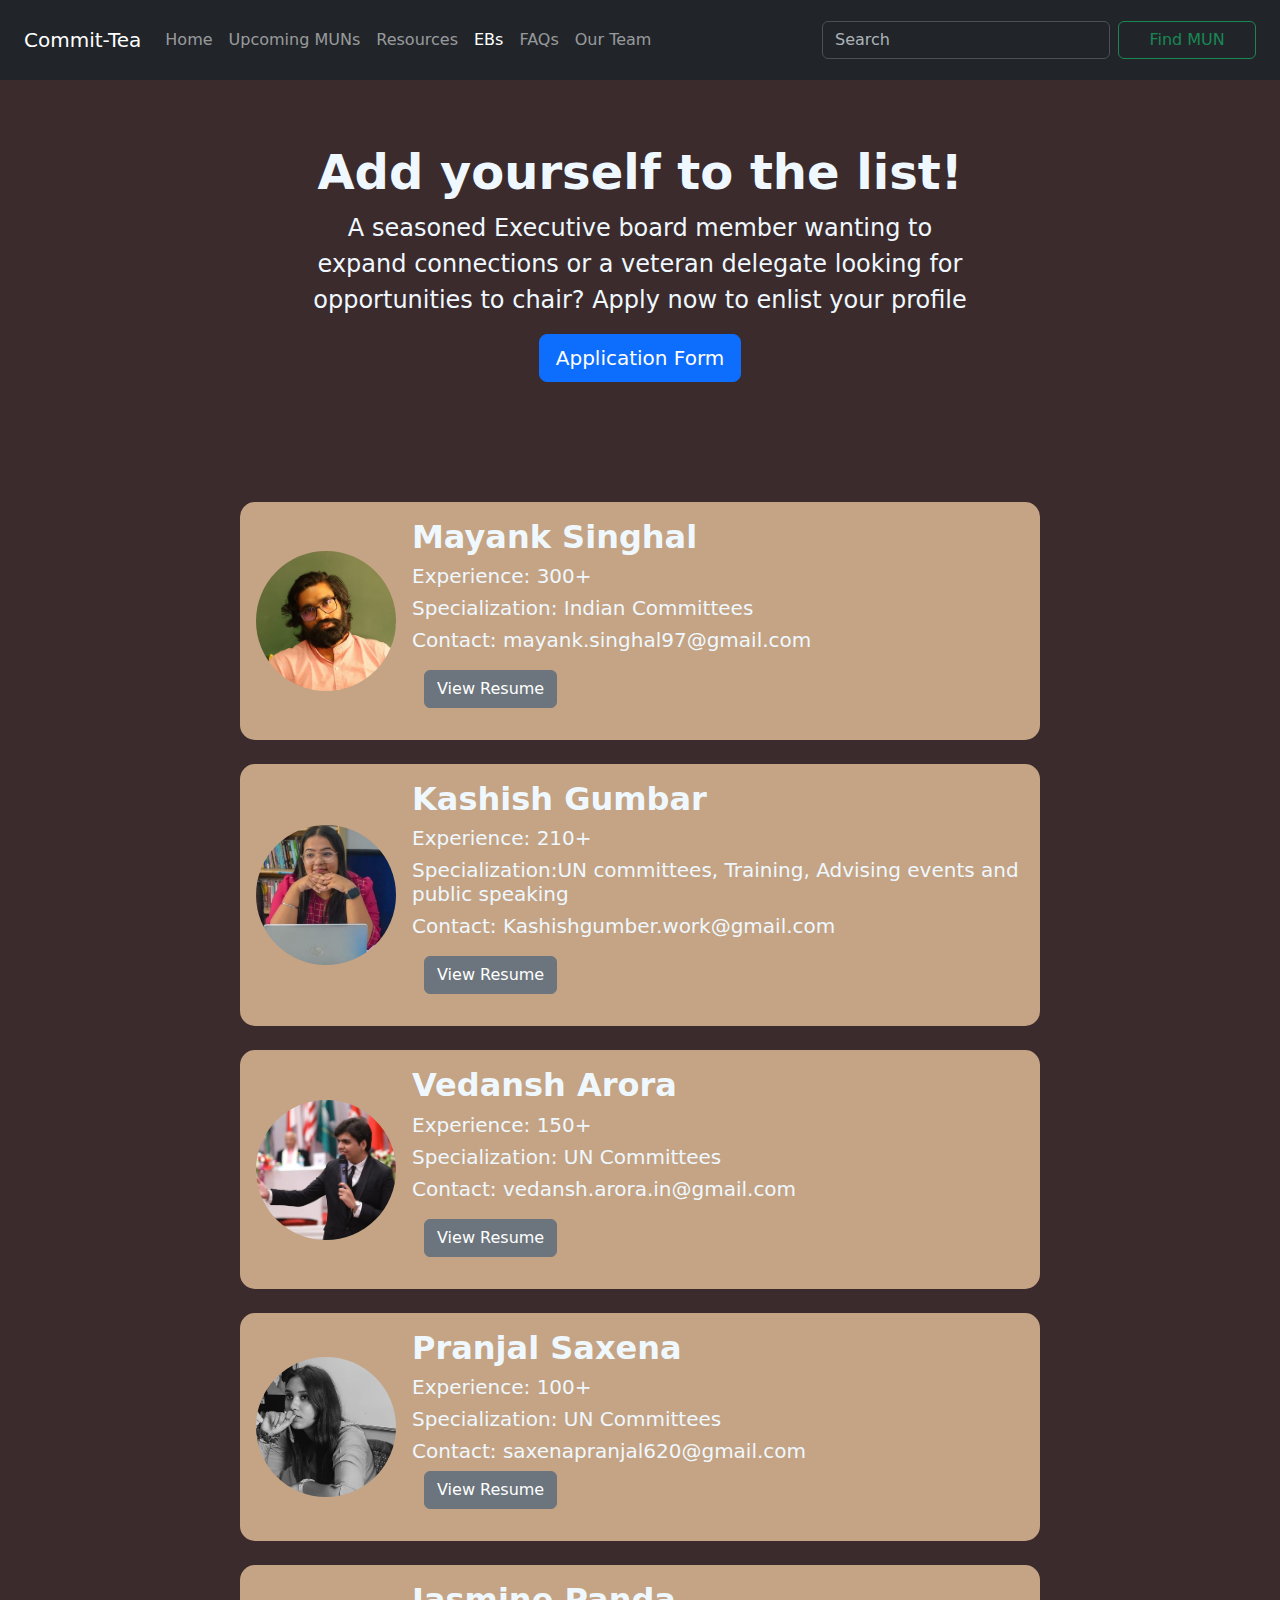
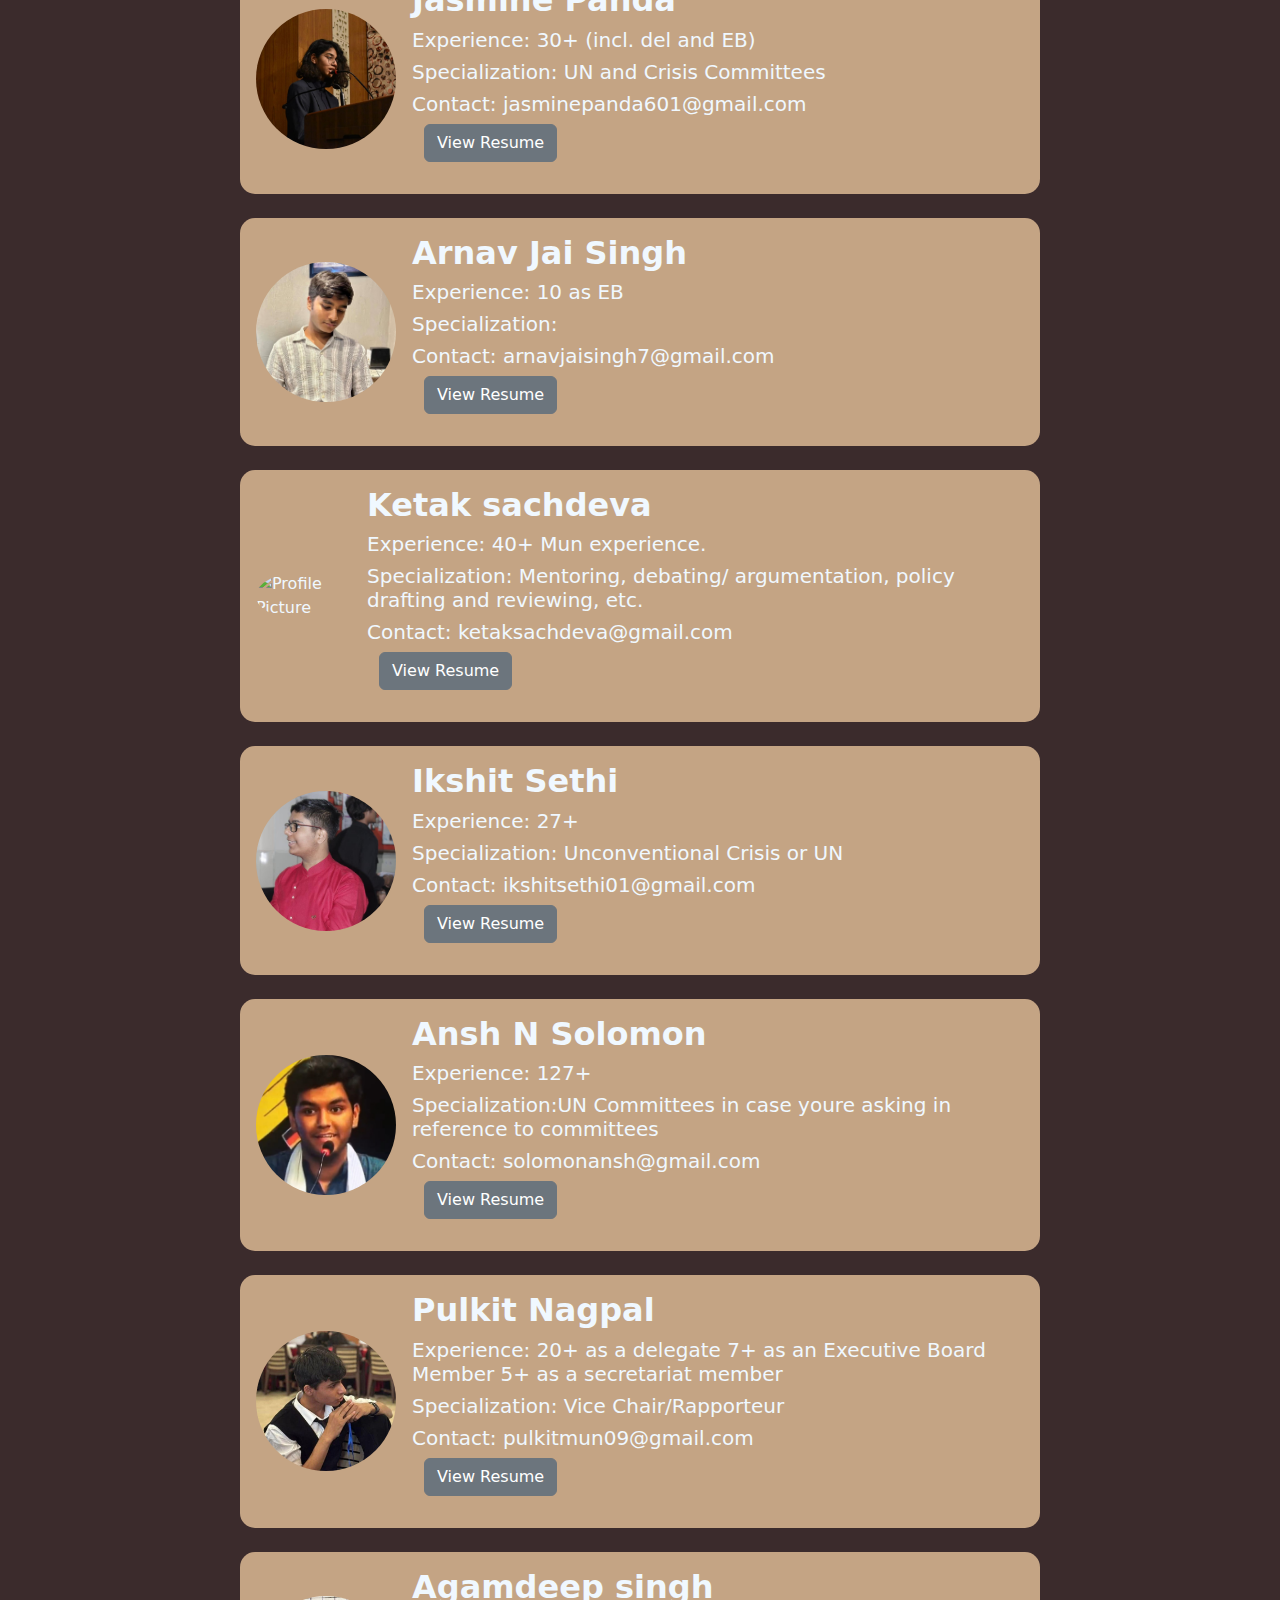
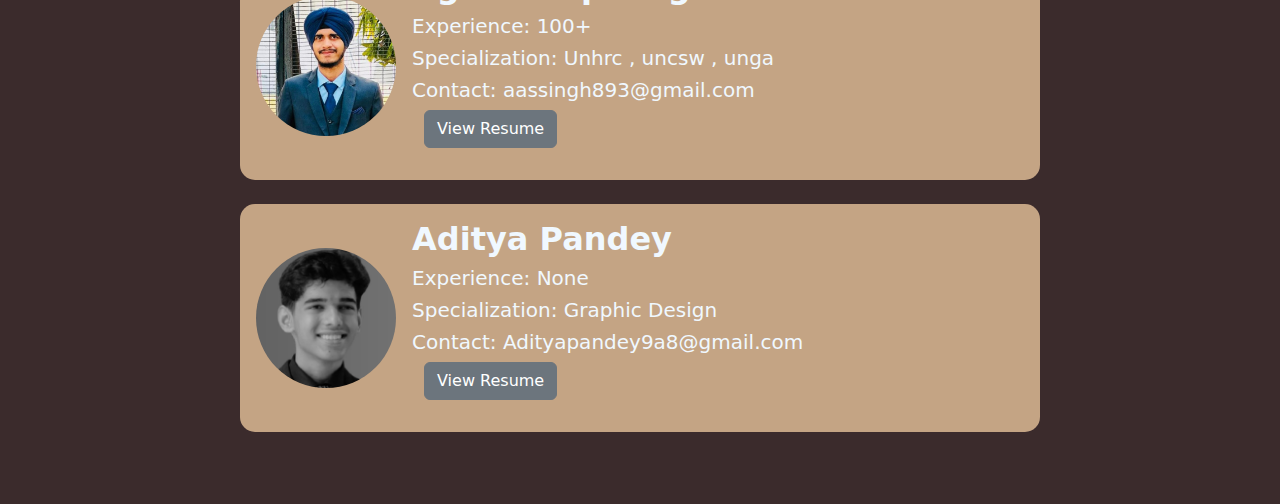
==== ebs.html @ a6c1a534 "Update ebs.html" ====
<!DOCTYPE html>
<html lang="en">
<head>
  <meta charset="utf-8">
  <meta name="viewport" content="width=device-width, initial-scale=1">
  <title>EBs | Commit-Tea</title>
  <link href="style.css" rel="stylesheet" type="text/css">
  <style>
    /* GLOBAL STYLES -------------------------------------------------- */
    body {
      padding-top: 3rem;
      padding-bottom: 3rem;
      color: rgb(var(--bs-tertiary-color-rgb));
    }

    /* CUSTOMIZE THE CAROUSEL -------------------------------------------------- */
    .carousel {
      margin-bottom: 4rem;
    }
    .carousel-caption {
      bottom: 3rem;
      z-index: 10;
    }
    .carousel-item {
      height: 32rem;
    }

    /* MARKETING CONTENT -------------------------------------------------- */
    .marketing .col-lg-4 {
      margin-bottom: 1.5rem;
      display: flex;
      align-items: center;
      width: 100%;
    }
    .marketing .col-lg-4 .profile-pic {
      margin-right: 1rem;
    }
    .marketing .col-lg-4 .profile-info {
      text-align: left;
    }
    .marketing .col-lg-4 p {
      margin-right: .75rem;
      margin-left: .75rem;
    }

    /* RESPONSIVE CSS -------------------------------------------------- */
    @media (min-width: 40em) {
      .carousel-caption p {
        margin-bottom: 1.25rem;
        font-size: 1.25rem;
        line-height: 1.4;
      }
      .featurette-heading {
        font-size: 50px;
      }
    }
    @media (min-width: 62em) {
      .featurette-heading {
        margin-top: 7rem;
      }
    }

    /* Custom styles for the container */
    .custom-container {
      background-color: #3B2B2C;
      border-radius: 15px;
      padding: 2rem;
    }
    .profile-info {
      background-color: #C4A484;
      padding: 1rem;
      border-radius: 15px;
      margin-bottom: 1rem;
      display: flex;
      align-items: center;
    }
    .profile-pic img {
      border-radius: 50%;
      width: 140px;
      height: 140px;
    }

  </style>
</head>
<body style="background-color: #3B2B2C;">
  <header data-bs-theme="dark" style="background-color: #7e361c;">
    <nav class="navbar navbar-expand-md navbar-dark fixed-top bg-dark" style="background-color: #7e361c;">
      <div class="container-fluid" style="margin: 12px;">
        <a class="navbar-brand" href="#">Commit-Tea</a>
        <button class="navbar-toggler" type="button" data-bs-toggle="collapse" data-bs-target="#navbarCollapse" aria-controls="navbarCollapse" aria-expanded="false" aria-label="Toggle navigation">
          <span class="navbar-toggler-icon"></span>
        </button>
        <div class="collapse navbar-collapse" id="navbarCollapse">
          <ul class="navbar-nav me-auto mb-2 mb-md-0">
            <li class="nav-item">
              <a class="nav-link" aria-current="page" href="home.html">Home</a>
            </li>
            <li class="nav-item">
              <a class="nav-link" href="Upcoming_MUN.html">Upcoming MUNs</a>
            </li>
            <li class="nav-item">
              <a class="nav-link" href="https://docs.google.com/document/d/1LzsPCbvlZHPqbRdmsMCP7bk4DlWePwk37pUHad0Y7xM/edit">Resources</a>
            </li>
            <li class="nav-item">
              <a class="nav-link active" href="#">EBs</a>
            </li>
            <li class="nav-item">
              <a class="nav-link" href="faq.html">FAQs</a>
            </li>
            <li class="nav-item">
              <a class="nav-link" href="Our-team.html">Our Team</a>
            </li>
          </ul>
          <form class="d-flex" role="search">
            <input class="form-control me-2" type="search" placeholder="Search" aria-label="Search">
            <button class="btn btn-outline-success" type="submit" style="width: 200px;">Find MUN</button>
          </form>
        </div>
      </div>
    </nav>
  </header>

  <div class="container marketing" style="margin-top: 0rem; max-width: 800px; color: aliceblue;">
    <div class="p-5 mb-4 custom-container">
      <div class="py-5">
        <h1 class="display-5 fw-bold">Add yourself to the list!</h1>
        <p class="fs-4">A seasoned Executive board member wanting to expand connections or a veteran delegate looking for opportunities to chair?
          Apply now to enlist your profile </p>
          <a href=" https://forms.gle/hhFM4zFb4B8PXosQ9">
            <button class="btn btn-primary btn-lg" type="button">Application Form</button>
        </a>
        
      </div>
    </div>
    <div class="row flex-column">
      <!-- Profile Info Start -->
      <div class="col-lg-4 profile-info">
        <div class="profile-pic">
          <img src="EBs image database\Mayank.jpg" alt="Profile Picture">
        </div>
        <div class="profile-details">
          <h2 class="fw-normal"><b>Mayank Singhal</b></h2>
          <h5 class="fw-normal">Experience: 300+</h5>
          <h5 class="fw-normal">Specialization: Indian Committees</h5>
          <h5 class="fw-normal">Contact: mayank.singhal97@gmail.com</h5>
          <p><a class="btn btn-secondary" href="https://drive.google.com/open?id=1XfXOA_l8us26adXKXVJwyA8Le0rp-02R1AQQUDVElo0" style="margin-top: 10px;">View Resume</a></p>
        </div>
      </div>
      <!-- Profile Info End -->
      <!-- Profile Info Start -->
      <div class="col-lg-4 profile-info">
        <div class="profile-pic">
          <img src="EBs image database\Kashish.jpg" alt="Profile Picture">
        </div>
        <div class="profile-details">
          <h2 class="fw-normal"><b>Kashish Gumbar</b></h2>
          <h5 class="fw-normal">Experience: 210+</h5>
          <h5 class="fw-normal">Specialization:UN committees, Training, Advising events and public speaking </h5>
          <h5 class="fw-normal">Contact: Kashishgumber.work@gmail.com</h5>
          <p><a class="btn btn-secondary" href="https://drive.google.com/open?id=1wsm2ondjmHptaOipShwgwz2YbJM2PFC7" style="margin-top: 10px;">View Resume</a></p>
        </div>
      </div>
      <!-- Profile Info End -->
      <!-- Repeat the same structure for each profile -->
      <div class="col-lg-4 profile-info">
        <div class="profile-pic">
          <img src="EBs image database\Vedansh.jpg" alt="Profile Picture">
        </div>
        <div class="profile-details">
          <h2 class="fw-normal"><b>Vedansh Arora</b></h2>
          <h5 class="fw-normal">Experience: 150+</h5>
          <h5 class="fw-normal">Specialization: UN Committees</h5>
          <h5 class="fw-normal">Contact: vedansh.arora.in@gmail.com</h5>
          <p><a class="btn btn-secondary" href="https://drive.google.com/open?id=1XfXOA_l8us26adXKXVJwyA8Le0rp-02R1AQQUDVElo0" style="margin-top: 10px;">View Resume</a></p>
        </div>
      </div>
      <div class="col-lg-4 profile-info">
        <div class="profile-pic">
          <img src="EBs image database\Pranjal.jpg" alt="Profile Picture">
        </div>
        <div class="profile-details">
          <h2 class="fw-normal"><b>Pranjal Saxena</b></h2>
          <h5 class="fw-normal">Experience: 100+</h5>
          <h5 class="fw-normal">Specialization: UN Committees</h5>
          <h5 class="fw-normal">Contact: saxenapranjal620@gmail.com</h5>
          <p><a class="btn btn-secondary" href="#">View Resume</a></p>
        </div>
      </div>
      <div class="col-lg-4 profile-info">
        <div class="profile-pic">
          <img src="EBs image database\Jasmine.jpg" alt="Profile Picture">
        </div>
        <div class="profile-details">
          <h2 class="fw-normal"><b>Jasmine Panda</b></h2>
          <h5 class="fw-normal">Experience: 30+ (incl. del and EB)</h5>
          <h5 class="fw-normal">Specialization: UN and Crisis Committees</h5>
          <h5 class="fw-normal">Contact: jasminepanda601@gmail.com</h5>
          <p><a class="btn btn-secondary" href="https://drive.google.com/open?id=1H0z2WcSYoBO3V_f51p70K1sIEjVbmFQPISn1Di44ckA">View Resume</a></p>
        </div>
      </div>
      <div class="col-lg-4 profile-info">
        <div class="profile-pic">
          <img src="EBs image database\Arnav.jpg" alt="Profile Picture">
        </div>
        <div class="profile-details">
          <h2 class="fw-normal"><b>Arnav Jai Singh</b></h2>
          <h5 class="fw-normal">Experience: 10 as EB</h5>
          <h5 class="fw-normal">Specialization: </h5>
          <h5 class="fw-normal">Contact: arnavjaisingh7@gmail.com</h5>
          <p><a class="btn btn-secondary" href="https://drive.google.com/open?id=1QHI9DKz5o_s9ZrVR7LadU-7KgtBfli-k">View Resume</a></p>
        </div>
      </div>
      <div class="col-lg-4 profile-info">
        <div class="profile-pic">
          <img src="EBs image database\Ketak.jpg" alt="Profile Picture">
        </div>
        <div class="profile-details">
          <h2 class="fw-normal"><b>Ketak sachdeva</b></h2>
          <h5 class="fw-normal">Experience: 40+ Mun experience.</h5>
          <h5 class="fw-normal">Specialization: Mentoring, debating/ argumentation, policy drafting and reviewing, etc.</h5>
          <h5 class="fw-normal">Contact: ketaksachdeva@gmail.com</h5>
          <p><a class="btn btn-secondary" href="https://drive.google.com/open?id=1j1uyCqrz3FGtgYOyg68KdreG2gIohengA6qNT_Dpx4A">View Resume</a></p>
        </div>
      </div>
      <div class="col-lg-4 profile-info">
        <div class="profile-pic">
          <img src="EBs image database\Ikshit.jpg" alt="Profile Picture">
        </div>
        <div class="profile-details">
          <h2 class="fw-normal"><b>Ikshit Sethi</b></h2>
          <h5 class="fw-normal">Experience: 27+</h5>
          <h5 class="fw-normal">Specialization: Unconventional Crisis or UN</h5>
          <h5 class="fw-normal">Contact: ikshitsethi01@gmail.com</h5>
          <p><a class="btn btn-secondary" href="https://drive.google.com/open?id=1bkcSPtUx2U_sy0RDOtHG9SVJ4S9b55nXoDw7WW9Duuw">View Resume</a></p>
        </div>
      </div>
      <div class="col-lg-4 profile-info">
        <div class="profile-pic">
          <img src="EBs image database\Ansh.jpg" alt="Profile Picture">
        </div>
        <div class="profile-details">
          <h2 class="fw-normal"><b>Ansh N Solomon</b></h2>
          <h5 class="fw-normal">Experience: 127+</h5>
          <h5 class="fw-normal">Specialization:UN Committees in case youre asking in reference to committees </h5>
          <h5 class="fw-normal">Contact: solomonansh@gmail.com</h5>
          <p><a class="btn btn-secondary" href="https://drive.google.com/open?id=1vGAXMHZXRH8S_SVHH8Asp_45CDfTPKc8">View Resume</a></p>
        </div>
      </div>
      <div class="col-lg-4 profile-info">
        <div class="profile-pic">
          <img src="EBs image database\Pulkit.jpg" alt="Profile Picture">
        </div>
        <div class="profile-details">
          <h2 class="fw-normal"><b>Pulkit Nagpal </b></h2>
          <h5 class="fw-normal">Experience: 20+ as a delegate 7+ as an Executive Board Member 5+ as a secretariat member  </h5>
          <h5 class="fw-normal">Specialization: Vice Chair/Rapporteur </h5>
          <h5 class="fw-normal">Contact: pulkitmun09@gmail.com</h5>
          <p><a class="btn btn-secondary" href="https://drive.google.com/open?id=1W5kiH7250AMFPBv5g3gFuuXMeljiOApY">View Resume</a></p>
        </div>
      </div>
      <div class="col-lg-4 profile-info">
        <div class="profile-pic">
          <img src="EBs image database\Agamdeep.jpg" alt="Profile Picture">
        </div>
        <div class="profile-details">
          <h2 class="fw-normal"><b>Agamdeep singh</b></h2>
          <h5 class="fw-normal">Experience: 100+</h5>
          <h5 class="fw-normal">Specialization: Unhrc , uncsw , unga</h5>
          <h5 class="fw-normal">Contact: aassingh893@gmail.com</h5>
          <p><a class="btn btn-secondary" href="https://drive.google.com/open?id=16e-8CRxMxwjM9dxVdYei3jawkiwew4nC">View Resume</a></p>
        </div>
      </div>
      <div class="col-lg-4 profile-info">
        <div class="profile-pic">
          <img src="EBs image database\Aditya.jpg" alt="Profile Picture">
        </div>
        <div class="profile-details">
          <h2 class="fw-normal"><b>Aditya Pandey</b></h2>
          <h5 class="fw-normal">Experience: None</h5>
          <h5 class="fw-normal">Specialization: Graphic Design</h5>
          <h5 class="fw-normal">Contact: Adityapandey9a8@gmail.com</h5>
          <p><a class="btn btn-secondary" href="https://drive.google.com/open?id=1Spy6hjf5L92ckHHwn26P1akAAC9yRVmI">View Resume</a></p>
        </div>
      </div>
      <!-- Profile Info End -->
    </div>
  </div>

  <script src="../assets/dist/js/bootstrap.bundle.min.js"></script>
</body>
</html>
---- style.css ----
@charset "UTF-8";/*!
 * Bootstrap  v5.3.3 (https://getbootstrap.com/)
 * Copyright 2011-2024 The Bootstrap Authors
 * Licensed under MIT (https://github.com/twbs/bootstrap/blob/main/LICENSE)
 */
:root,[data-bs-theme=light] {
    --bs-blue: #0d6efd;
    --bs-indigo: #6610f2;
    --bs-purple: #6f42c1;
    --bs-pink: #d63384;
    --bs-red: #dc3545;
    --bs-orange: #fd7e14;
    --bs-yellow: #ffc107;
    --bs-green: #198754;
    --bs-teal: #20c997;
    --bs-cyan: #0dcaf0;
    --bs-black: #000;
    --bs-white: #fff;
    --bs-gray: #6c757d;
    --bs-gray-dark: #343a40;
    --bs-gray-100: #f8f9fa;
    --bs-gray-200: #e9ecef;
    --bs-gray-300: #dee2e6;
    --bs-gray-400: #ced4da;
    --bs-gray-500: #adb5bd;
    --bs-gray-600: #6c757d;
    --bs-gray-700: #495057;
    --bs-gray-800: #343a40;
    --bs-gray-900: #212529;
    --bs-primary: #0d6efd;
    --bs-secondary: #6c757d;
    --bs-success: #198754;
    --bs-info: #0dcaf0;
    --bs-warning: #ffc107;
    --bs-danger: #dc3545;
    --bs-light: #f8f9fa;
    --bs-dark: #212529;
    --bs-primary-rgb: 13,110,253;
    --bs-secondary-rgb: 108,117,125;
    --bs-success-rgb: 25,135,84;
    --bs-info-rgb: 13,202,240;
    --bs-warning-rgb: 255,193,7;
    --bs-danger-rgb: 220,53,69;
    --bs-light-rgb: 248,249,250;
    --bs-dark-rgb: 33,37,41;
    --bs-primary-text-emphasis: #052c65;
    --bs-secondary-text-emphasis: #2b2f32;
    --bs-success-text-emphasis: #0a3622;
    --bs-info-text-emphasis: #055160;
    --bs-warning-text-emphasis: #664d03;
    --bs-danger-text-emphasis: #58151c;
    --bs-light-text-emphasis: #495057;
    --bs-dark-text-emphasis: #495057;
    --bs-primary-bg-subtle: #cfe2ff;
    --bs-secondary-bg-subtle: #e2e3e5;
    --bs-success-bg-subtle: #d1e7dd;
    --bs-info-bg-subtle: #cff4fc;
    --bs-warning-bg-subtle: #fff3cd;
    --bs-danger-bg-subtle: #f8d7da;
    --bs-light-bg-subtle: #fcfcfd;
    --bs-dark-bg-subtle: #ced4da;
    --bs-primary-border-subtle: #9ec5fe;
    --bs-secondary-border-subtle: #c4c8cb;
    --bs-success-border-subtle: #a3cfbb;
    --bs-info-border-subtle: #9eeaf9;
    --bs-warning-border-subtle: #ffe69c;
    --bs-danger-border-subtle: #f1aeb5;
    --bs-light-border-subtle: #e9ecef;
    --bs-dark-border-subtle: #adb5bd;
    --bs-white-rgb: 255,255,255;
    --bs-black-rgb: 0,0,0;
    --bs-font-sans-serif: system-ui,-apple-system,"Segoe UI",Roboto,"Helvetica Neue","Noto Sans","Liberation Sans",Arial,sans-serif,"Apple Color Emoji","Segoe UI Emoji","Segoe UI Symbol","Noto Color Emoji";
    --bs-font-monospace: SFMono-Regular,Menlo,Monaco,Consolas,"Liberation Mono","Courier New",monospace;
    --bs-gradient: linear-gradient(180deg, rgba(255, 255, 255, 0.15), rgba(255, 255, 255, 0));
    --bs-body-font-family: var(--bs-font-sans-serif);
    --bs-body-font-size: 1rem;
    --bs-body-font-weight: 400;
    --bs-body-line-height: 1.5;
    --bs-body-color: #212529;
    --bs-body-color-rgb: 33,37,41;
    --bs-body-bg: #fff;
    --bs-body-bg-rgb: 255,255,255;
    --bs-emphasis-color: #000;
    --bs-emphasis-color-rgb: 0,0,0;
    --bs-secondary-color: rgba(33, 37, 41, 0.75);
    --bs-secondary-color-rgb: 33,37,41;
    --bs-secondary-bg: #e9ecef;
    --bs-secondary-bg-rgb: 233,236,239;
    --bs-tertiary-color: rgba(33, 37, 41, 0.5);
    --bs-tertiary-color-rgb: 33,37,41;
    --bs-tertiary-bg: #f8f9fa;
    --bs-tertiary-bg-rgb: 248,249,250;
    --bs-heading-color: inherit;
    --bs-link-color: #0d6efd;
    --bs-link-color-rgb: 13,110,253;
    --bs-link-decoration: underline;
    --bs-link-hover-color: #0a58ca;
    --bs-link-hover-color-rgb: 10,88,202;
    --bs-code-color: #d63384;
    --bs-highlight-color: #212529;
    --bs-highlight-bg: #fff3cd;
    --bs-border-width: 1px;
    --bs-border-style: solid;
    --bs-border-color: #dee2e6;
    --bs-border-color-translucent: rgba(0, 0, 0, 0.175);
    --bs-border-radius: 0.375rem;
    --bs-border-radius-sm: 0.25rem;
    --bs-border-radius-lg: 0.5rem;
    --bs-border-radius-xl: 1rem;
    --bs-border-radius-xxl: 2rem;
    --bs-border-radius-2xl: var(--bs-border-radius-xxl);
    --bs-border-radius-pill: 50rem;
    --bs-box-shadow: 0 0.5rem 1rem rgba(0, 0, 0, 0.15);
    --bs-box-shadow-sm: 0 0.125rem 0.25rem rgba(0, 0, 0, 0.075);
    --bs-box-shadow-lg: 0 1rem 3rem rgba(0, 0, 0, 0.175);
    --bs-box-shadow-inset: inset 0 1px 2px rgba(0, 0, 0, 0.075);
    --bs-focus-ring-width: 0.25rem;
    --bs-focus-ring-opacity: 0.25;
    --bs-focus-ring-color: rgba(13, 110, 253, 0.25);
    --bs-form-valid-color: #198754;
    --bs-form-valid-border-color: #198754;
    --bs-form-invalid-color: #dc3545;
    --bs-form-invalid-border-color: #dc3545
}

[data-bs-theme=dark] {
    color-scheme: dark;
    --bs-body-color: #dee2e6;
    --bs-body-color-rgb: 222,226,230;
    --bs-body-bg: #212529;
    --bs-body-bg-rgb: 33,37,41;
    --bs-emphasis-color: #fff;
    --bs-emphasis-color-rgb: 255,255,255;
    --bs-secondary-color: rgba(222, 226, 230, 0.75);
    --bs-secondary-color-rgb: 222,226,230;
    --bs-secondary-bg: #343a40;
    --bs-secondary-bg-rgb: 52,58,64;
    --bs-tertiary-color: rgba(222, 226, 230, 0.5);
    --bs-tertiary-color-rgb: 222,226,230;
    --bs-tertiary-bg: #2b3035;
    --bs-tertiary-bg-rgb: 43,48,53;
    --bs-primary-text-emphasis: #6ea8fe;
    --bs-secondary-text-emphasis: #a7acb1;
    --bs-success-text-emphasis: #75b798;
    --bs-info-text-emphasis: #6edff6;
    --bs-warning-text-emphasis: #ffda6a;
    --bs-danger-text-emphasis: #ea868f;
    --bs-light-text-emphasis: #f8f9fa;
    --bs-dark-text-emphasis: #dee2e6;
    --bs-primary-bg-subtle: #031633;
    --bs-secondary-bg-subtle: #161719;
    --bs-success-bg-subtle: #051b11;
    --bs-info-bg-subtle: #032830;
    --bs-warning-bg-subtle: #332701;
    --bs-danger-bg-subtle: #2c0b0e;
    --bs-light-bg-subtle: #343a40;
    --bs-dark-bg-subtle: #1a1d20;
    --bs-primary-border-subtle: #084298;
    --bs-secondary-border-subtle: #41464b;
    --bs-success-border-subtle: #0f5132;
    --bs-info-border-subtle: #087990;
    --bs-warning-border-subtle: #997404;
    --bs-danger-border-subtle: #842029;
    --bs-light-border-subtle: #495057;
    --bs-dark-border-subtle: #343a40;
    --bs-heading-color: inherit;
    --bs-link-color: #6ea8fe;
    --bs-link-hover-color: #8bb9fe;
    --bs-link-color-rgb: 110,168,254;
    --bs-link-hover-color-rgb: 139,185,254;
    --bs-code-color: #e685b5;
    --bs-highlight-color: #dee2e6;
    --bs-highlight-bg: #664d03;
    --bs-border-color: #495057;
    --bs-border-color-translucent: rgba(255, 255, 255, 0.15);
    --bs-form-valid-color: #75b798;
    --bs-form-valid-border-color: #75b798;
    --bs-form-invalid-color: #ea868f;
    --bs-form-invalid-border-color: #ea868f
}

*,::after,::before {
    box-sizing: border-box
}

@media (prefers-reduced-motion:no-preference) {
    :root {
        scroll-behavior: smooth
    }
}

body {
    margin: 0;
    font-family: var(--bs-body-font-family);
    font-size: var(--bs-body-font-size);
    font-weight: var(--bs-body-font-weight);
    line-height: var(--bs-body-line-height);
    color: var(--bs-body-color);
    text-align: var(--bs-body-text-align);
    background-color: var(--bs-body-bg);
    -webkit-text-size-adjust: 100%;
    -webkit-tap-highlight-color: transparent
}

hr {
    margin: 1rem 0;
    color: inherit;
    border: 0;
    border-top: var(--bs-border-width) solid;
    opacity: .25
}

.h1,.h2,.h3,.h4,.h5,.h6,h1,h2,h3,h4,h5,h6 {
    margin-top: 0px;
    margin-bottom: .5rem;
    font-weight: 500;
    line-height: 1.2;
    color: var(--bs-heading-color)
}

.h1,h1 {
    font-size: calc(1.375rem + 1.5vw)
}

@media (min-width: 1200px) {
    .h1,h1 {
        font-size:2.5rem
    }
}

.h2,h2 {
    font-size: calc(1.325rem + .9vw)
}

@media (min-width: 1200px) {
    .h2,h2 {
        font-size:2rem
    }
}

.h3,h3 {
    font-size: calc(1.3rem + .6vw)
}

@media (min-width: 1200px) {
    .h3,h3 {
        font-size:1.75rem
    }
}

.h4,h4 {
    font-size: calc(1.275rem + .3vw)
}

@media (min-width: 1200px) {
    .h4,h4 {
        font-size:1.5rem
    }
}

.h5,h5 {
    font-size: 1.25rem
}

.h6,h6 {
    font-size: 1rem
}

p {
    margin-top: 0;
    margin-bottom: 1rem
}

abbr[title] {
    -webkit-text-decoration: underline dotted;
    text-decoration: underline dotted;
    cursor: help;
    -webkit-text-decoration-skip-ink: none;
    text-decoration-skip-ink: none
}

address {
    margin-bottom: 1rem;
    font-style: normal;
    line-height: inherit
}

ol,ul {
    padding-left: 2rem
}

dl,ol,ul {
    margin-top: 0;
    margin-bottom: 1rem
}

ol ol,ol ul,ul ol,ul ul {
    margin-bottom: 0
}

dt {
    font-weight: 700
}

dd {
    margin-bottom: .5rem;
    margin-left: 0
}

blockquote {
    margin: 0 0 1rem
}

b,strong {
    font-weight: bolder
}

.small,small {
    font-size: .875em
}

.mark,mark {
    padding: .1875em;
    color: var(--bs-highlight-color);
    background-color: var(--bs-highlight-bg)
}

sub,sup {
    position: relative;
    font-size: .75em;
    line-height: 0;
    vertical-align: baseline
}

sub {
    bottom: -.25em
}

sup {
    top: -.5em
}

a {
    color: rgba(var(--bs-link-color-rgb),var(--bs-link-opacity,1));
    text-decoration: underline
}

a:hover {
    --bs-link-color-rgb: var(--bs-link-hover-color-rgb)
}

a:not([href]):not([class]),a:not([href]):not([class]):hover {
    color: inherit;
    text-decoration: none
}

code,kbd,pre,samp {
    font-family: var(--bs-font-monospace);
    font-size: 1em
}

pre {
    display: block;
    margin-top: 0;
    margin-bottom: 1rem;
    overflow: auto;
    font-size: .875em
}

pre code {
    font-size: inherit;
    color: inherit;
    word-break: normal
}

code {
    font-size: .875em;
    color: var(--bs-code-color);
    word-wrap: break-word
}

a>code {
    color: inherit
}

kbd {
    padding: .1875rem .375rem;
    font-size: .875em;
    color: var(--bs-body-bg);
    background-color: var(--bs-body-color);
    border-radius: .25rem
}

kbd kbd {
    padding: 0;
    font-size: 1em
}

figure {
    margin: 0 0 1rem
}

img,svg {
    vertical-align: middle
}

table {
    caption-side: bottom;
    border-collapse: collapse
}

caption {
    padding-top: .5rem;
    padding-bottom: .5rem;
    color: var(--bs-secondary-color);
    text-align: left
}

th {
    text-align: inherit;
    text-align: -webkit-match-parent
}

tbody,td,tfoot,th,thead,tr {
    border-color: inherit;
    border-style: solid;
    border-width: 0
}

label {
    display: inline-block
}

button {
    border-radius: 0
}

button:focus:not(:focus-visible) {
    outline: 0
}

button,input,optgroup,select,textarea {
    margin: 0;
    font-family: inherit;
    font-size: inherit;
    line-height: inherit
}

button,select {
    text-transform: none
}

[role=button] {
    cursor: pointer
}

select {
    word-wrap: normal
}

select:disabled {
    opacity: 1
}

[list]:not([type=date]):not([type=datetime-local]):not([type=month]):not([type=week]):not([type=time])::-webkit-calendar-picker-indicator {
    display: none!important
}

[type=button],[type=reset],[type=submit],button {
    -webkit-appearance: button
}

[type=button]:not(:disabled),[type=reset]:not(:disabled),[type=submit]:not(:disabled),button:not(:disabled) {
    cursor: pointer
}

::-moz-focus-inner {
    padding: 0;
    border-style: none
}

textarea {
    resize: vertical
}

fieldset {
    min-width: 0;
    padding: 0;
    margin: 0;
    border: 0
}

legend {
    float: left;
    width: 100%;
    padding: 0;
    margin-bottom: .5rem;
    font-size: calc(1.275rem + .3vw);
    line-height: inherit
}

@media (min-width: 1200px) {
    legend {
        font-size:1.5rem
    }
}

legend+* {
    clear: left
}

::-webkit-datetime-edit-day-field,::-webkit-datetime-edit-fields-wrapper,::-webkit-datetime-edit-hour-field,::-webkit-datetime-edit-minute,::-webkit-datetime-edit-month-field,::-webkit-datetime-edit-text,::-webkit-datetime-edit-year-field {
    padding: 0
}

::-webkit-inner-spin-button {
    height: auto
}

[type=search] {
    -webkit-appearance: textfield;
    outline-offset: -2px
}

::-webkit-search-decoration {
    -webkit-appearance: none
}

::-webkit-color-swatch-wrapper {
    padding: 0
}

::-webkit-file-upload-button {
    font: inherit;
    -webkit-appearance: button
}

::file-selector-button {
    font: inherit;
    -webkit-appearance: button
}

output {
    display: inline-block
}

iframe {
    border: 0
}

summary {
    display: list-item;
    cursor: pointer
}

progress {
    vertical-align: baseline
}

[hidden] {
    display: none!important
}

.lead {
    font-size: 1.25rem;
    font-weight: 300
}

.display-1 {
    font-size: calc(1.625rem + 4.5vw);
    font-weight: 300;
    line-height: 1.2
}

@media (min-width: 1200px) {
    .display-1 {
        font-size:5rem
    }
}

.display-2 {
    font-size: calc(1.575rem + 3.9vw);
    font-weight: 300;
    line-height: 1.2
}

@media (min-width: 1200px) {
    .display-2 {
        font-size:4.5rem
    }
}

.display-3 {
    font-size: calc(1.525rem + 3.3vw);
    font-weight: 300;
    line-height: 1.2
}

@media (min-width: 1200px) {
    .display-3 {
        font-size:4rem
    }
}

.display-4 {
    font-size: calc(1.475rem + 2.7vw);
    font-weight: 300;
    line-height: 1.2
}

@media (min-width: 1200px) {
    .display-4 {
        font-size:3.5rem
    }
}

.display-5 {
    font-size: calc(1.425rem + 2.1vw);
    font-weight: 300;
    line-height: 1.2
}

@media (min-width: 1200px) {
    .display-5 {
        font-size:3rem
    }
}

.display-6 {
    font-size: calc(1.375rem + 1.5vw);
    font-weight: 300;
    line-height: 1.2
}

@media (min-width: 1200px) {
    .display-6 {
        font-size:2.5rem
    }
}

.list-unstyled {
    padding-left: 0;
    list-style: none
}

.list-inline {
    padding-left: 0;
    list-style: none
}

.list-inline-item {
    display: inline-block
}

.list-inline-item:not(:last-child) {
    margin-right: .5rem
}

.initialism {
    font-size: .875em;
    text-transform: uppercase
}

.blockquote {
    margin-bottom: 1rem;
    font-size: 1.25rem
}

.blockquote>:last-child {
    margin-bottom: 0
}

.blockquote-footer {
    margin-top: -1rem;
    margin-bottom: 1rem;
    font-size: .875em;
    color: #6c757d
}

.blockquote-footer::before {
    content: "— "
}

.img-fluid {
    max-width: 100%;
    height: auto
}

.img-thumbnail {
    padding: .25rem;
    background-color: var(--bs-body-bg);
    border: var(--bs-border-width) solid var(--bs-border-color);
    border-radius: var(--bs-border-radius);
    max-width: 100%;
    height: auto
}

.figure {
    display: inline-block
}

.figure-img {
    margin-bottom: .5rem;
    line-height: 1
}

.figure-caption {
    font-size: .875em;
    color: var(--bs-secondary-color)
}

.container,.container-fluid,.container-lg,.container-md,.container-sm,.container-xl,.container-xxl {
    --bs-gutter-x: 1.5rem;
    --bs-gutter-y: 0;
    width: 100%;
    padding-right: calc(var(--bs-gutter-x) * .5);
    padding-left: calc(var(--bs-gutter-x) * .5);
    margin-right: auto;
    margin-left: auto
}

@media (min-width: 576px) {
    .container,.container-sm {
        max-width:540px
    }
}

@media (min-width: 768px) {
    .container,.container-md,.container-sm {
        max-width:720px
    }
}

@media (min-width: 992px) {
    .container,.container-lg,.container-md,.container-sm {
        max-width:960px
    }
}

@media (min-width: 1200px) {
    .container,.container-lg,.container-md,.container-sm,.container-xl {
        max-width:1140px
    }
}

@media (min-width: 1400px) {
    .container,.container-lg,.container-md,.container-sm,.container-xl,.container-xxl {
        max-width:1320px
    }
}

:root {
    --bs-breakpoint-xs: 0;
    --bs-breakpoint-sm: 576px;
    --bs-breakpoint-md: 768px;
    --bs-breakpoint-lg: 992px;
    --bs-breakpoint-xl: 1200px;
    --bs-breakpoint-xxl: 1400px
}

.row {
    --bs-gutter-x: 1.5rem;
    --bs-gutter-y: 0;
    display: flex;
    flex-wrap: wrap;
    margin-top: calc(-1 * var(--bs-gutter-y));
    margin-right: calc(-.5 * var(--bs-gutter-x));
    margin-left: calc(-.5 * var(--bs-gutter-x));
    justify-content: center;
}

.row>* {
    flex-shrink: 0;
    width: 100%;
    max-width: 100%;
    padding-right: calc(var(--bs-gutter-x) * .5);
    padding-left: calc(var(--bs-gutter-x) * .5);
    margin-top: var(--bs-gutter-y)
}

.col {
    flex: 1 0 0%
}

.row-cols-auto>* {
    flex: 0 0 auto;
    width: auto
}

.row-cols-1>* {
    flex: 0 0 auto;
    width: 100%
}

.row-cols-2>* {
    flex: 0 0 auto;
    width: 50%
}

.row-cols-3>* {
    flex: 0 0 auto;
    width: 33.33333333%
}

.row-cols-4>* {
    flex: 0 0 auto;
    width: 25%
}

.row-cols-5>* {
    flex: 0 0 auto;
    width: 20%
}

.row-cols-6>* {
    flex: 0 0 auto;
    width: 16.66666667%
}

.col-auto {
    flex: 0 0 auto;
    width: auto
}

.col-1 {
    flex: 0 0 auto;
    width: 8.33333333%
}

.col-2 {
    flex: 0 0 auto;
    width: 16.66666667%
}

.col-3 {
    flex: 0 0 auto;
    width: 25%
}

.col-4 {
    flex: 0 0 auto;
    width: 33.33333333%
}

.col-5 {
    flex: 0 0 auto;
    width: 41.66666667%
}

.col-6 {
    flex: 0 0 auto;
    width: 50%
}

.col-7 {
    flex: 0 0 auto;
    width: 58.33333333%
}

.col-8 {
    flex: 0 0 auto;
    width: 66.66666667%
}

.col-9 {
    flex: 0 0 auto;
    width: 75%
}

.col-10 {
    flex: 0 0 auto;
    width: 83.33333333%
}

.col-11 {
    flex: 0 0 auto;
    width: 91.66666667%
}

.col-12 {
    flex: 0 0 auto;
    width: 100%
}

.offset-1 {
    margin-left: 8.33333333%
}

.offset-2 {
    margin-left: 16.66666667%
}

.offset-3 {
    margin-left: 25%
}

.offset-4 {
    margin-left: 33.33333333%
}

.offset-5 {
    margin-left: 41.66666667%
}

.offset-6 {
    margin-left: 50%
}

.offset-7 {
    margin-left: 58.33333333%
}

.offset-8 {
    margin-left: 66.66666667%
}

.offset-9 {
    margin-left: 75%
}

.offset-10 {
    margin-left: 83.33333333%
}

.offset-11 {
    margin-left: 91.66666667%
}

.g-0,.gx-0 {
    --bs-gutter-x: 0
}

.g-0,.gy-0 {
    --bs-gutter-y: 0
}

.g-1,.gx-1 {
    --bs-gutter-x: 0.25rem
}

.g-1,.gy-1 {
    --bs-gutter-y: 0.25rem
}

.g-2,.gx-2 {
    --bs-gutter-x: 0.5rem
}

.g-2,.gy-2 {
    --bs-gutter-y: 0.5rem
}

.g-3,.gx-3 {
    --bs-gutter-x: 1rem
}

.g-3,.gy-3 {
    --bs-gutter-y: 1rem
}

.g-4,.gx-4 {
    --bs-gutter-x: 1.5rem
}

.g-4,.gy-4 {
    --bs-gutter-y: 1.5rem
}

.g-5,.gx-5 {
    --bs-gutter-x: 3rem
}

.g-5,.gy-5 {
    --bs-gutter-y: 3rem
}

@media (min-width: 576px) {
    .col-sm {
        flex:1 0 0%
    }

    .row-cols-sm-auto>* {
        flex: 0 0 auto;
        width: auto
    }

    .row-cols-sm-1>* {
        flex: 0 0 auto;
        width: 100%
    }

    .row-cols-sm-2>* {
        flex: 0 0 auto;
        width: 50%
    }

    .row-cols-sm-3>* {
        flex: 0 0 auto;
        width: 33.33333333%
    }

    .row-cols-sm-4>* {
        flex: 0 0 auto;
        width: 25%
    }

    .row-cols-sm-5>* {
        flex: 0 0 auto;
        width: 20%
    }

    .row-cols-sm-6>* {
        flex: 0 0 auto;
        width: 16.66666667%
    }

    .col-sm-auto {
        flex: 0 0 auto;
        width: auto
    }

    .col-sm-1 {
        flex: 0 0 auto;
        width: 8.33333333%
    }

    .col-sm-2 {
        flex: 0 0 auto;
        width: 16.66666667%
    }

    .col-sm-3 {
        flex: 0 0 auto;
        width: 25%
    }

    .col-sm-4 {
        flex: 0 0 auto;
        width: 33.33333333%
    }

    .col-sm-5 {
        flex: 0 0 auto;
        width: 41.66666667%
    }

    .col-sm-6 {
        flex: 0 0 auto;
        width: 50%
    }

    .col-sm-7 {
        flex: 0 0 auto;
        width: 58.33333333%
    }

    .col-sm-8 {
        flex: 0 0 auto;
        width: 66.66666667%
    }

    .col-sm-9 {
        flex: 0 0 auto;
        width: 75%
    }

    .col-sm-10 {
        flex: 0 0 auto;
        width: 83.33333333%
    }

    .col-sm-11 {
        flex: 0 0 auto;
        width: 91.66666667%
    }

    .col-sm-12 {
        flex: 0 0 auto;
        width: 100%
    }

    .offset-sm-0 {
        margin-left: 0
    }

    .offset-sm-1 {
        margin-left: 8.33333333%
    }

    .offset-sm-2 {
        margin-left: 16.66666667%
    }

    .offset-sm-3 {
        margin-left: 25%
    }

    .offset-sm-4 {
        margin-left: 33.33333333%
    }

    .offset-sm-5 {
        margin-left: 41.66666667%
    }

    .offset-sm-6 {
        margin-left: 50%
    }

    .offset-sm-7 {
        margin-left: 58.33333333%
    }

    .offset-sm-8 {
        margin-left: 66.66666667%
    }

    .offset-sm-9 {
        margin-left: 75%
    }

    .offset-sm-10 {
        margin-left: 83.33333333%
    }

    .offset-sm-11 {
        margin-left: 91.66666667%
    }

    .g-sm-0,.gx-sm-0 {
        --bs-gutter-x: 0
    }

    .g-sm-0,.gy-sm-0 {
        --bs-gutter-y: 0
    }

    .g-sm-1,.gx-sm-1 {
        --bs-gutter-x: 0.25rem
    }

    .g-sm-1,.gy-sm-1 {
        --bs-gutter-y: 0.25rem
    }

    .g-sm-2,.gx-sm-2 {
        --bs-gutter-x: 0.5rem
    }

    .g-sm-2,.gy-sm-2 {
        --bs-gutter-y: 0.5rem
    }

    .g-sm-3,.gx-sm-3 {
        --bs-gutter-x: 1rem
    }

    .g-sm-3,.gy-sm-3 {
        --bs-gutter-y: 1rem
    }

    .g-sm-4,.gx-sm-4 {
        --bs-gutter-x: 1.5rem
    }

    .g-sm-4,.gy-sm-4 {
        --bs-gutter-y: 1.5rem
    }

    .g-sm-5,.gx-sm-5 {
        --bs-gutter-x: 3rem
    }

    .g-sm-5,.gy-sm-5 {
        --bs-gutter-y: 3rem
    }
}

@media (min-width: 768px) {
    .col-md {
        flex:1 0 0%
    }

    .row-cols-md-auto>* {
        flex: 0 0 auto;
        width: auto
    }

    .row-cols-md-1>* {
        flex: 0 0 auto;
        width: 100%
    }

    .row-cols-md-2>* {
        flex: 0 0 auto;
        width: 50%
    }

    .row-cols-md-3>* {
        flex: 0 0 auto;
        width: 25%
    }

    .row-cols-md-4>* {
        flex: 0 0 auto;
        width: 25%
    }

    .row-cols-md-5>* {
        flex: 0 0 auto;
        width: 20%
    }

    .row-cols-md-6>* {
        flex: 0 0 auto;
        width: 16.66666667%
    }

    .col-md-auto {
        flex: 0 0 auto;
        width: auto
    }

    .col-md-1 {
        flex: 0 0 auto;
        width: 8.33333333%
    }

    .col-md-2 {
        flex: 0 0 auto;
        width: 16.66666667%
    }

    .col-md-3 {
        flex: 0 0 auto;
        width: 25%
    }

    .col-md-4 {
        flex: 0 0 auto;
        width: 40%;
    }

    .col-md-5 {
        flex: 0 0 auto;
        width: 41.66666667%
    }

    .col-md-6 {
        flex: 0 0 auto;
        width: 50%
    }

    .col-md-7 {
        flex: 0 0 auto;
        width: 58.33333333%
    }

    .col-md-8 {
        flex: 0 0 auto;
        width: 66.66666667%
    }

    .col-md-9 {
        flex: 0 0 auto;
        width: 75%
    }

    .col-md-10 {
        flex: 0 0 auto;
        width: 83.33333333%
    }

    .col-md-11 {
        flex: 0 0 auto;
        width: 91.66666667%
    }

    .col-md-12 {
        flex: 0 0 auto;
        width: 100%
    }

    .offset-md-0 {
        margin-left: 0
    }

    .offset-md-1 {
        margin-left: 8.33333333%
    }

    .offset-md-2 {
        margin-left: 16.66666667%
    }

    .offset-md-3 {
        margin-left: 25%
    }

    .offset-md-4 {
        margin-left: 33.33333333%
    }

    .offset-md-5 {
        margin-left: 41.66666667%
    }

    .offset-md-6 {
        margin-left: 50%
    }

    .offset-md-7 {
        margin-left: 58.33333333%
    }

    .offset-md-8 {
        margin-left: 66.66666667%
    }

    .offset-md-9 {
        margin-left: 75%
    }

    .offset-md-10 {
        margin-left: 83.33333333%
    }

    .offset-md-11 {
        margin-left: 91.66666667%
    }

    .g-md-0,.gx-md-0 {
        --bs-gutter-x: 0
    }

    .g-md-0,.gy-md-0 {
        --bs-gutter-y: 0
    }

    .g-md-1,.gx-md-1 {
        --bs-gutter-x: 0.25rem
    }

    .g-md-1,.gy-md-1 {
        --bs-gutter-y: 0.25rem
    }

    .g-md-2,.gx-md-2 {
        --bs-gutter-x: 0.5rem
    }

    .g-md-2,.gy-md-2 {
        --bs-gutter-y: 0.5rem
    }

    .g-md-3,.gx-md-3 {
        --bs-gutter-x: 1rem
    }

    .g-md-3,.gy-md-3 {
        --bs-gutter-y: 1rem
    }

    .g-md-4,.gx-md-4 {
        --bs-gutter-x: 1.5rem
    }

    .g-md-4,.gy-md-4 {
        --bs-gutter-y: 1.5rem
    }

    .g-md-5,.gx-md-5 {
        --bs-gutter-x: 3rem
    }

    .g-md-5,.gy-md-5 {
        --bs-gutter-y: 3rem
    }
}

@media (min-width: 992px) {
    .col-lg {
        flex:1 0 0%
    }

    .row-cols-lg-auto>* {
        flex: 0 0 auto;
        width: auto
    }

    .row-cols-lg-1>* {
        flex: 0 0 auto;
        width: 100%
    }

    .row-cols-lg-2>* {
        flex: 0 0 auto;
        width: 50%
    }

    .row-cols-lg-3>* {
        flex: 0 0 auto;
        width: 33.33333333%
    }

    .row-cols-lg-4>* {
        flex: 0 0 auto;
        width: 25%
    }

    .row-cols-lg-5>* {
        flex: 0 0 auto;
        width: 20%
    }

    .row-cols-lg-6>* {
        flex: 0 0 auto;
        width: 16.66666667%
    }

    .col-lg-auto {
        flex: 0 0 auto;
        width: auto
    }

    .col-lg-1 {
        flex: 0 0 auto;
        width: 8.33333333%
    }

    .col-lg-2 {
        flex: 0 0 auto;
        width: 16.66666667%
    }

    .col-lg-3 {
        flex: 0 0 auto;
        width: 25%
    }

    .col-lg-4 {
        flex: 0 0 auto;
        width: 20%;
        margin: 60;
        background-color: orange;
        padding-top: 35px;
        padding-bottom: 35px;
    }

    .col-lg-5 {
        flex: 0 0 auto;
        width: 41.66666667%
    }

    .col-lg-6 {
        flex: 0 0 auto;
        width: 50%
    }

    .col-lg-7 {
        flex: 0 0 auto;
        width: 58.33333333%
    }

    .col-lg-8 {
        flex: 0 0 auto;
        width: 66.66666667%
    }

    .col-lg-9 {
        flex: 0 0 auto;
        width: 75%
    }

    .col-lg-10 {
        flex: 0 0 auto;
        width: 83.33333333%
    }

    .col-lg-11 {
        flex: 0 0 auto;
        width: 91.66666667%
    }

    .col-lg-12 {
        flex: 0 0 auto;
        width: 100%
    }

    .offset-lg-0 {
        margin-left: 0
    }

    .offset-lg-1 {
        margin-left: 8.33333333%
    }

    .offset-lg-2 {
        margin-left: 16.66666667%
    }

    .offset-lg-3 {
        margin-left: 25%
    }

    .offset-lg-4 {
        margin-left: 33.33333333%
    }

    .offset-lg-5 {
        margin-left: 41.66666667%
    }

    .offset-lg-6 {
        margin-left: 50%
    }

    .offset-lg-7 {
        margin-left: 58.33333333%
    }

    .offset-lg-8 {
        margin-left: 66.66666667%
    }

    .offset-lg-9 {
        margin-left: 75%
    }

    .offset-lg-10 {
        margin-left: 83.33333333%
    }

    .offset-lg-11 {
        margin-left: 91.66666667%
    }

    .g-lg-0,.gx-lg-0 {
        --bs-gutter-x: 0
    }

    .g-lg-0,.gy-lg-0 {
        --bs-gutter-y: 0
    }

    .g-lg-1,.gx-lg-1 {
        --bs-gutter-x: 0.25rem
    }

    .g-lg-1,.gy-lg-1 {
        --bs-gutter-y: 0.25rem
    }

    .g-lg-2,.gx-lg-2 {
        --bs-gutter-x: 0.5rem
    }

    .g-lg-2,.gy-lg-2 {
        --bs-gutter-y: 0.5rem
    }

    .g-lg-3,.gx-lg-3 {
        --bs-gutter-x: 1rem
    }

    .g-lg-3,.gy-lg-3 {
        --bs-gutter-y: 1rem
    }

    .g-lg-4,.gx-lg-4 {
        --bs-gutter-x: 1.5rem
    }

    .g-lg-4,.gy-lg-4 {
        --bs-gutter-y: 1.5rem
    }

    .g-lg-5,.gx-lg-5 {
        --bs-gutter-x: 3rem
    }

    .g-lg-5,.gy-lg-5 {
        --bs-gutter-y: 3rem
    }
}

@media (min-width: 1200px) {
    .col-xl {
        flex:1 0 0%
    }

    .row-cols-xl-auto>* {
        flex: 0 0 auto;
        width: auto
    }

    .row-cols-xl-1>* {
        flex: 0 0 auto;
        width: 100%
    }

    .row-cols-xl-2>* {
        flex: 0 0 auto;
        width: 50%
    }

    .row-cols-xl-3>* {
        flex: 0 0 auto;
        width: 33.33333333%
    }

    .row-cols-xl-4>* {
        flex: 0 0 auto;
        width: 25%
    }

    .row-cols-xl-5>* {
        flex: 0 0 auto;
        width: 20%
    }

    .row-cols-xl-6>* {
        flex: 0 0 auto;
        width: 16.66666667%
    }

    .col-xl-auto {
        flex: 0 0 auto;
        width: auto
    }

    .col-xl-1 {
        flex: 0 0 auto;
        width: 8.33333333%
    }

    .col-xl-2 {
        flex: 0 0 auto;
        width: 16.66666667%
    }

    .col-xl-3 {
        flex: 0 0 auto;
        width: 25%
    }

    .col-xl-4 {
        flex: 0 0 auto;
        width: 33.33333333%
    }

    .col-xl-5 {
        flex: 0 0 auto;
        width: 41.66666667%
    }

    .col-xl-6 {
        flex: 0 0 auto;
        width: 50%
    }

    .col-xl-7 {
        flex: 0 0 auto;
        width: 58.33333333%
    }

    .col-xl-8 {
        flex: 0 0 auto;
        width: 66.66666667%
    }

    .col-xl-9 {
        flex: 0 0 auto;
        width: 75%
    }

    .col-xl-10 {
        flex: 0 0 auto;
        width: 83.33333333%
    }

    .col-xl-11 {
        flex: 0 0 auto;
        width: 91.66666667%
    }

    .col-xl-12 {
        flex: 0 0 auto;
        width: 100%
    }

    .offset-xl-0 {
        margin-left: 0
    }

    .offset-xl-1 {
        margin-left: 8.33333333%
    }

    .offset-xl-2 {
        margin-left: 16.66666667%
    }

    .offset-xl-3 {
        margin-left: 25%
    }

    .offset-xl-4 {
        margin-left: 33.33333333%
    }

    .offset-xl-5 {
        margin-left: 41.66666667%
    }

    .offset-xl-6 {
        margin-left: 50%
    }

    .offset-xl-7 {
        margin-left: 58.33333333%
    }

    .offset-xl-8 {
        margin-left: 66.66666667%
    }

    .offset-xl-9 {
        margin-left: 75%
    }

    .offset-xl-10 {
        margin-left: 83.33333333%
    }

    .offset-xl-11 {
        margin-left: 91.66666667%
    }

    .g-xl-0,.gx-xl-0 {
        --bs-gutter-x: 0
    }

    .g-xl-0,.gy-xl-0 {
        --bs-gutter-y: 0
    }

    .g-xl-1,.gx-xl-1 {
        --bs-gutter-x: 0.25rem
    }

    .g-xl-1,.gy-xl-1 {
        --bs-gutter-y: 0.25rem
    }

    .g-xl-2,.gx-xl-2 {
        --bs-gutter-x: 0.5rem
    }

    .g-xl-2,.gy-xl-2 {
        --bs-gutter-y: 0.5rem
    }

    .g-xl-3,.gx-xl-3 {
        --bs-gutter-x: 1rem
    }

    .g-xl-3,.gy-xl-3 {
        --bs-gutter-y: 1rem
    }

    .g-xl-4,.gx-xl-4 {
        --bs-gutter-x: 1.5rem
    }

    .g-xl-4,.gy-xl-4 {
        --bs-gutter-y: 1.5rem
    }

    .g-xl-5,.gx-xl-5 {
        --bs-gutter-x: 3rem
    }

    .g-xl-5,.gy-xl-5 {
        --bs-gutter-y: 3rem
    }
}

@media (min-width: 1400px) {
    .col-xxl {
        flex:1 0 0%
    }

    .row-cols-xxl-auto>* {
        flex: 0 0 auto;
        width: auto
    }

    .row-cols-xxl-1>* {
        flex: 0 0 auto;
        width: 100%
    }

    .row-cols-xxl-2>* {
        flex: 0 0 auto;
        width: 50%
    }

    .row-cols-xxl-3>* {
        flex: 0 0 auto;
        width: 33.33333333%
    }

    .row-cols-xxl-4>* {
        flex: 0 0 auto;
        width: 25%
    }

    .row-cols-xxl-5>* {
        flex: 0 0 auto;
        width: 20%
    }

    .row-cols-xxl-6>* {
        flex: 0 0 auto;
        width: 16.66666667%
    }

    .col-xxl-auto {
        flex: 0 0 auto;
        width: auto
    }

    .col-xxl-1 {
        flex: 0 0 auto;
        width: 8.33333333%
    }

    .col-xxl-2 {
        flex: 0 0 auto;
        width: 16.66666667%
    }

    .col-xxl-3 {
        flex: 0 0 auto;
        width: 25%
    }

    .col-xxl-4 {
        flex: 0 0 auto;
        width: 33.33333333%
    }

    .col-xxl-5 {
        flex: 0 0 auto;
        width: 41.66666667%
    }

    .col-xxl-6 {
        flex: 0 0 auto;
        width: 50%
    }

    .col-xxl-7 {
        flex: 0 0 auto;
        width: 58.33333333%
    }

    .col-xxl-8 {
        flex: 0 0 auto;
        width: 66.66666667%
    }

    .col-xxl-9 {
        flex: 0 0 auto;
        width: 75%
    }

    .col-xxl-10 {
        flex: 0 0 auto;
        width: 83.33333333%
    }

    .col-xxl-11 {
        flex: 0 0 auto;
        width: 91.66666667%
    }

    .col-xxl-12 {
        flex: 0 0 auto;
        width: 100%
    }

    .offset-xxl-0 {
        margin-left: 0
    }

    .offset-xxl-1 {
        margin-left: 8.33333333%
    }

    .offset-xxl-2 {
        margin-left: 16.66666667%
    }

    .offset-xxl-3 {
        margin-left: 25%
    }

    .offset-xxl-4 {
        margin-left: 33.33333333%
    }

    .offset-xxl-5 {
        margin-left: 41.66666667%
    }

    .offset-xxl-6 {
        margin-left: 50%
    }

    .offset-xxl-7 {
        margin-left: 58.33333333%
    }

    .offset-xxl-8 {
        margin-left: 66.66666667%
    }

    .offset-xxl-9 {
        margin-left: 75%
    }

    .offset-xxl-10 {
        margin-left: 83.33333333%
    }

    .offset-xxl-11 {
        margin-left: 91.66666667%
    }

    .g-xxl-0,.gx-xxl-0 {
        --bs-gutter-x: 0
    }

    .g-xxl-0,.gy-xxl-0 {
        --bs-gutter-y: 0
    }

    .g-xxl-1,.gx-xxl-1 {
        --bs-gutter-x: 0.25rem
    }

    .g-xxl-1,.gy-xxl-1 {
        --bs-gutter-y: 0.25rem
    }

    .g-xxl-2,.gx-xxl-2 {
        --bs-gutter-x: 0.5rem
    }

    .g-xxl-2,.gy-xxl-2 {
        --bs-gutter-y: 0.5rem
    }

    .g-xxl-3,.gx-xxl-3 {
        --bs-gutter-x: 1rem
    }

    .g-xxl-3,.gy-xxl-3 {
        --bs-gutter-y: 1rem
    }

    .g-xxl-4,.gx-xxl-4 {
        --bs-gutter-x: 1.5rem
    }

    .g-xxl-4,.gy-xxl-4 {
        --bs-gutter-y: 1.5rem
    }

    .g-xxl-5,.gx-xxl-5 {
        --bs-gutter-x: 3rem
    }

    .g-xxl-5,.gy-xxl-5 {
        --bs-gutter-y: 3rem
    }
}

.table {
    --bs-table-color-type: initial;
    --bs-table-bg-type: initial;
    --bs-table-color-state: initial;
    --bs-table-bg-state: initial;
    --bs-table-color: var(--bs-emphasis-color);
    --bs-table-bg: var(--bs-body-bg);
    --bs-table-border-color: var(--bs-border-color);
    --bs-table-accent-bg: transparent;
    --bs-table-striped-color: var(--bs-emphasis-color);
    --bs-table-striped-bg: rgba(var(--bs-emphasis-color-rgb), 0.05);
    --bs-table-active-color: var(--bs-emphasis-color);
    --bs-table-active-bg: rgba(var(--bs-emphasis-color-rgb), 0.1);
    --bs-table-hover-color: var(--bs-emphasis-color);
    --bs-table-hover-bg: rgba(var(--bs-emphasis-color-rgb), 0.075);
    width: 100%;
    margin-bottom: 1rem;
    vertical-align: top;
    border-color: var(--bs-table-border-color)
}

.table>:not(caption)>*>* {
    padding: .5rem .5rem;
    color: var(--bs-table-color-state,var(--bs-table-color-type,var(--bs-table-color)));
    background-color: var(--bs-table-bg);
    border-bottom-width: var(--bs-border-width);
    box-shadow: inset 0 0 0 9999px var(--bs-table-bg-state,var(--bs-table-bg-type,var(--bs-table-accent-bg)))
}

.table>tbody {
    vertical-align: inherit
}

.table>thead {
    vertical-align: bottom
}

.table-group-divider {
    border-top: calc(var(--bs-border-width) * 2) solid currentcolor
}

.caption-top {
    caption-side: top
}

.table-sm>:not(caption)>*>* {
    padding: .25rem .25rem
}

.table-bordered>:not(caption)>* {
    border-width: var(--bs-border-width) 0
}

.table-bordered>:not(caption)>*>* {
    border-width: 0 var(--bs-border-width)
}

.table-borderless>:not(caption)>*>* {
    border-bottom-width: 0
}

.table-borderless>:not(:first-child) {
    border-top-width: 0
}

.table-striped>tbody>tr:nth-of-type(odd)>* {
    --bs-table-color-type: var(--bs-table-striped-color);
    --bs-table-bg-type: var(--bs-table-striped-bg)
}

.table-striped-columns>:not(caption)>tr>:nth-child(2n) {
    --bs-table-color-type: var(--bs-table-striped-color);
    --bs-table-bg-type: var(--bs-table-striped-bg)
}

.table-active {
    --bs-table-color-state: var(--bs-table-active-color);
    --bs-table-bg-state: var(--bs-table-active-bg)
}

.table-hover>tbody>tr:hover>* {
    --bs-table-color-state: var(--bs-table-hover-color);
    --bs-table-bg-state: var(--bs-table-hover-bg)
}

.table-primary {
    --bs-table-color: #000;
    --bs-table-bg: #cfe2ff;
    --bs-table-border-color: #a6b5cc;
    --bs-table-striped-bg: #c5d7f2;
    --bs-table-striped-color: #000;
    --bs-table-active-bg: #bacbe6;
    --bs-table-active-color: #000;
    --bs-table-hover-bg: #bfd1ec;
    --bs-table-hover-color: #000;
    color: var(--bs-table-color);
    border-color: var(--bs-table-border-color)
}

.table-secondary {
    --bs-table-color: #000;
    --bs-table-bg: #e2e3e5;
    --bs-table-border-color: #b5b6b7;
    --bs-table-striped-bg: #d7d8da;
    --bs-table-striped-color: #000;
    --bs-table-active-bg: #cbccce;
    --bs-table-active-color: #000;
    --bs-table-hover-bg: #d1d2d4;
    --bs-table-hover-color: #000;
    color: var(--bs-table-color);
    border-color: var(--bs-table-border-color)
}

.table-success {
    --bs-table-color: #000;
    --bs-table-bg: #d1e7dd;
    --bs-table-border-color: #a7b9b1;
    --bs-table-striped-bg: #c7dbd2;
    --bs-table-striped-color: #000;
    --bs-table-active-bg: #bcd0c7;
    --bs-table-active-color: #000;
    --bs-table-hover-bg: #c1d6cc;
    --bs-table-hover-color: #000;
    color: var(--bs-table-color);
    border-color: var(--bs-table-border-color)
}

.table-info {
    --bs-table-color: #000;
    --bs-table-bg: #cff4fc;
    --bs-table-border-color: #a6c3ca;
    --bs-table-striped-bg: #c5e8ef;
    --bs-table-striped-color: #000;
    --bs-table-active-bg: #badce3;
    --bs-table-active-color: #000;
    --bs-table-hover-bg: #bfe2e9;
    --bs-table-hover-color: #000;
    color: var(--bs-table-color);
    border-color: var(--bs-table-border-color)
}

.table-warning {
    --bs-table-color: #000;
    --bs-table-bg: #fff3cd;
    --bs-table-border-color: #ccc2a4;
    --bs-table-striped-bg: #f2e7c3;
    --bs-table-striped-color: #000;
    --bs-table-active-bg: #e6dbb9;
    --bs-table-active-color: #000;
    --bs-table-hover-bg: #ece1be;
    --bs-table-hover-color: #000;
    color: var(--bs-table-color);
    border-color: var(--bs-table-border-color)
}

.table-danger {
    --bs-table-color: #000;
    --bs-table-bg: #f8d7da;
    --bs-table-border-color: #c6acae;
    --bs-table-striped-bg: #eccccf;
    --bs-table-striped-color: #000;
    --bs-table-active-bg: #dfc2c4;
    --bs-table-active-color: #000;
    --bs-table-hover-bg: #e5c7ca;
    --bs-table-hover-color: #000;
    color: var(--bs-table-color);
    border-color: var(--bs-table-border-color)
}

.table-light {
    --bs-table-color: #000;
    --bs-table-bg: #f8f9fa;
    --bs-table-border-color: #c6c7c8;
    --bs-table-striped-bg: #ecedee;
    --bs-table-striped-color: #000;
    --bs-table-active-bg: #dfe0e1;
    --bs-table-active-color: #000;
    --bs-table-hover-bg: #e5e6e7;
    --bs-table-hover-color: #000;
    color: var(--bs-table-color);
    border-color: var(--bs-table-border-color)
}

.table-dark {
    --bs-table-color: #fff;
    --bs-table-bg: #212529;
    --bs-table-border-color: #4d5154;
    --bs-table-striped-bg: #2c3034;
    --bs-table-striped-color: #fff;
    --bs-table-active-bg: #373b3e;
    --bs-table-active-color: #fff;
    --bs-table-hover-bg: #323539;
    --bs-table-hover-color: #fff;
    color: var(--bs-table-color);
    border-color: var(--bs-table-border-color)
}

.table-responsive {
    overflow-x: auto;
    -webkit-overflow-scrolling: touch
}

@media (max-width: 575.98px) {
    .table-responsive-sm {
        overflow-x:auto;
        -webkit-overflow-scrolling: touch
    }
}

@media (max-width: 767.98px) {
    .table-responsive-md {
        overflow-x:auto;
        -webkit-overflow-scrolling: touch
    }
}

@media (max-width: 991.98px) {
    .table-responsive-lg {
        overflow-x:auto;
        -webkit-overflow-scrolling: touch
    }
}

@media (max-width: 1199.98px) {
    .table-responsive-xl {
        overflow-x:auto;
        -webkit-overflow-scrolling: touch
    }
}

@media (max-width: 1399.98px) {
    .table-responsive-xxl {
        overflow-x:auto;
        -webkit-overflow-scrolling: touch
    }
}

.form-label {
    margin-bottom: .5rem
}

.col-form-label {
    padding-top: calc(.375rem + var(--bs-border-width));
    padding-bottom: calc(.375rem + var(--bs-border-width));
    margin-bottom: 0;
    font-size: inherit;
    line-height: 1.5
}

.col-form-label-lg {
    padding-top: calc(.5rem + var(--bs-border-width));
    padding-bottom: calc(.5rem + var(--bs-border-width));
    font-size: 1.25rem
}

.col-form-label-sm {
    padding-top: calc(.25rem + var(--bs-border-width));
    padding-bottom: calc(.25rem + var(--bs-border-width));
    font-size: .875rem
}

.form-text {
    margin-top: .25rem;
    font-size: .875em;
    color: var(--bs-secondary-color)
}

.form-control {
    display: block;
    width: 100%;
    padding: .375rem .75rem;
    font-size: 1rem;
    font-weight: 400;
    line-height: 1.5;
    color: var(--bs-body-color);
    -webkit-appearance: none;
    -moz-appearance: none;
    appearance: none;
    background-color: var(--bs-body-bg);
    background-clip: padding-box;
    border: var(--bs-border-width) solid var(--bs-border-color);
    border-radius: var(--bs-border-radius);
    transition: border-color .15s ease-in-out,box-shadow .15s ease-in-out
}

@media (prefers-reduced-motion:reduce) {
    .form-control {
        transition: none
    }
}

.form-control[type=file] {
    overflow: hidden
}

.form-control[type=file]:not(:disabled):not([readonly]) {
    cursor: pointer
}

.form-control:focus {
    color: var(--bs-body-color);
    background-color: var(--bs-body-bg);
    border-color: #86b7fe;
    outline: 0;
    box-shadow: 0 0 0 .25rem rgba(13,110,253,.25)
}

.form-control::-webkit-date-and-time-value {
    min-width: 85px;
    height: 1.5em;
    margin: 0
}

.form-control::-webkit-datetime-edit {
    display: block;
    padding: 0
}

.form-control::-moz-placeholder {
    color: var(--bs-secondary-color);
    opacity: 1
}

.form-control::placeholder {
    color: var(--bs-secondary-color);
    opacity: 1
}

.form-control:disabled {
    background-color: var(--bs-secondary-bg);
    opacity: 1
}

.form-control::-webkit-file-upload-button {
    padding: .375rem .75rem;
    margin: -.375rem -.75rem;
    -webkit-margin-end: .75rem;
    margin-inline-end:.75rem;color: var(--bs-body-color);
    background-color: var(--bs-tertiary-bg);
    pointer-events: none;
    border-color: inherit;
    border-style: solid;
    border-width: 0;
    border-inline-end-width:var(--bs-border-width);border-radius: 0;
    -webkit-transition: color .15s ease-in-out,background-color .15s ease-in-out,border-color .15s ease-in-out,box-shadow .15s ease-in-out;
    transition: color .15s ease-in-out,background-color .15s ease-in-out,border-color .15s ease-in-out,box-shadow .15s ease-in-out
}

.form-control::file-selector-button {
    padding: .375rem .75rem;
    margin: -.375rem -.75rem;
    -webkit-margin-end: .75rem;
    margin-inline-end:.75rem;color: var(--bs-body-color);
    background-color: var(--bs-tertiary-bg);
    pointer-events: none;
    border-color: inherit;
    border-style: solid;
    border-width: 0;
    border-inline-end-width:var(--bs-border-width);border-radius: 0;
    transition: color .15s ease-in-out,background-color .15s ease-in-out,border-color .15s ease-in-out,box-shadow .15s ease-in-out
}

@media (prefers-reduced-motion:reduce) {
    .form-control::-webkit-file-upload-button {
        -webkit-transition: none;
        transition: none
    }

    .form-control::file-selector-button {
        transition: none
    }
}

.form-control:hover:not(:disabled):not([readonly])::-webkit-file-upload-button {
    background-color: var(--bs-secondary-bg)
}

.form-control:hover:not(:disabled):not([readonly])::file-selector-button {
    background-color: var(--bs-secondary-bg)
}

.form-control-plaintext {
    display: block;
    width: 100%;
    padding: .375rem 0;
    margin-bottom: 0;
    line-height: 1.5;
    color: var(--bs-body-color);
    background-color: transparent;
    border: solid transparent;
    border-width: var(--bs-border-width) 0
}

.form-control-plaintext:focus {
    outline: 0
}

.form-control-plaintext.form-control-lg,.form-control-plaintext.form-control-sm {
    padding-right: 0;
    padding-left: 0
}

.form-control-sm {
    min-height: calc(1.5em + .5rem + calc(var(--bs-border-width) * 2));
    padding: .25rem .5rem;
    font-size: .875rem;
    border-radius: var(--bs-border-radius-sm)
}

.form-control-sm::-webkit-file-upload-button {
    padding: .25rem .5rem;
    margin: -.25rem -.5rem;
    -webkit-margin-end: .5rem;
    margin-inline-end:.5rem}

.form-control-sm::file-selector-button {
    padding: .25rem .5rem;
    margin: -.25rem -.5rem;
    -webkit-margin-end: .5rem;
    margin-inline-end:.5rem}

.form-control-lg {
    min-height: calc(1.5em + 1rem + calc(var(--bs-border-width) * 2));
    padding: .5rem 1rem;
    font-size: 1.25rem;
    border-radius: var(--bs-border-radius-lg)
}

.form-control-lg::-webkit-file-upload-button {
    padding: .5rem 1rem;
    margin: -.5rem -1rem;
    -webkit-margin-end: 1rem;
    margin-inline-end:1rem}

.form-control-lg::file-selector-button {
    padding: .5rem 1rem;
    margin: -.5rem -1rem;
    -webkit-margin-end: 1rem;
    margin-inline-end:1rem}

textarea.form-control {
    min-height: calc(1.5em + .75rem + calc(var(--bs-border-width) * 2))
}

textarea.form-control-sm {
    min-height: calc(1.5em + .5rem + calc(var(--bs-border-width) * 2))
}

textarea.form-control-lg {
    min-height: calc(1.5em + 1rem + calc(var(--bs-border-width) * 2))
}

.form-control-color {
    width: 3rem;
    height: calc(1.5em + .75rem + calc(var(--bs-border-width) * 2));
    padding: .375rem
}

.form-control-color:not(:disabled):not([readonly]) {
    cursor: pointer
}

.form-control-color::-moz-color-swatch {
    border: 0!important;
    border-radius: var(--bs-border-radius)
}

.form-control-color::-webkit-color-swatch {
    border: 0!important;
    border-radius: var(--bs-border-radius)
}

.form-control-color.form-control-sm {
    height: calc(1.5em + .5rem + calc(var(--bs-border-width) * 2))
}

.form-control-color.form-control-lg {
    height: calc(1.5em + 1rem + calc(var(--bs-border-width) * 2))
}

.form-select {
    --bs-form-select-bg-img: url("data:image/svg+xml,%3csvg xmlns='http://www.w3.org/2000/svg' viewBox='0 0 16 16'%3e%3cpath fill='none' stroke='%23343a40' stroke-linecap='round' stroke-linejoin='round' stroke-width='2' d='m2 5 6 6 6-6'/%3e%3c/svg%3e");
    display: block;
    width: 100%;
    padding: .375rem 2.25rem .375rem .75rem;
    font-size: 1rem;
    font-weight: 400;
    line-height: 1.5;
    color: var(--bs-body-color);
    -webkit-appearance: none;
    -moz-appearance: none;
    appearance: none;
    background-color: var(--bs-body-bg);
    background-image: var(--bs-form-select-bg-img),var(--bs-form-select-bg-icon,none);
    background-repeat: no-repeat;
    background-position: right .75rem center;
    background-size: 16px 12px;
    border: var(--bs-border-width) solid var(--bs-border-color);
    border-radius: var(--bs-border-radius);
    transition: border-color .15s ease-in-out,box-shadow .15s ease-in-out
}

@media (prefers-reduced-motion:reduce) {
    .form-select {
        transition: none
    }
}

.form-select:focus {
    border-color: #86b7fe;
    outline: 0;
    box-shadow: 0 0 0 .25rem rgba(13,110,253,.25)
}

.form-select[multiple],.form-select[size]:not([size="1"]) {
    padding-right: .75rem;
    background-image: none
}

.form-select:disabled {
    background-color: var(--bs-secondary-bg)
}

.form-select:-moz-focusring {
    color: transparent;
    text-shadow: 0 0 0 var(--bs-body-color)
}

.form-select-sm {
    padding-top: .25rem;
    padding-bottom: .25rem;
    padding-left: .5rem;
    font-size: .875rem;
    border-radius: var(--bs-border-radius-sm)
}

.form-select-lg {
    padding-top: .5rem;
    padding-bottom: .5rem;
    padding-left: 1rem;
    font-size: 1.25rem;
    border-radius: var(--bs-border-radius-lg)
}

[data-bs-theme=dark] .form-select {
    --bs-form-select-bg-img: url("data:image/svg+xml,%3csvg xmlns='http://www.w3.org/2000/svg' viewBox='0 0 16 16'%3e%3cpath fill='none' stroke='%23dee2e6' stroke-linecap='round' stroke-linejoin='round' stroke-width='2' d='m2 5 6 6 6-6'/%3e%3c/svg%3e")
}

.form-check {
    display: block;
    min-height: 1.5rem;
    padding-left: 1.5em;
    margin-bottom: .125rem
}

.form-check .form-check-input {
    float: left;
    margin-left: -1.5em
}

.form-check-reverse {
    padding-right: 1.5em;
    padding-left: 0;
    text-align: right
}

.form-check-reverse .form-check-input {
    float: right;
    margin-right: -1.5em;
    margin-left: 0
}

.form-check-input {
    --bs-form-check-bg: var(--bs-body-bg);
    flex-shrink: 0;
    width: 1em;
    height: 1em;
    margin-top: .25em;
    vertical-align: top;
    -webkit-appearance: none;
    -moz-appearance: none;
    appearance: none;
    background-color: var(--bs-form-check-bg);
    background-image: var(--bs-form-check-bg-image);
    background-repeat: no-repeat;
    background-position: center;
    background-size: contain;
    border: var(--bs-border-width) solid var(--bs-border-color);
    -webkit-print-color-adjust: exact;
    color-adjust: exact;
    print-color-adjust: exact
}

.form-check-input[type=checkbox] {
    border-radius: .25em
}

.form-check-input[type=radio] {
    border-radius: 50%
}

.form-check-input:active {
    filter: brightness(90%)
}

.form-check-input:focus {
    border-color: #86b7fe;
    outline: 0;
    box-shadow: 0 0 0 .25rem rgba(13,110,253,.25)
}

.form-check-input:checked {
    background-color: #0d6efd;
    border-color: #0d6efd
}

.form-check-input:checked[type=checkbox] {
    --bs-form-check-bg-image: url("data:image/svg+xml,%3csvg xmlns='http://www.w3.org/2000/svg' viewBox='0 0 20 20'%3e%3cpath fill='none' stroke='%23fff' stroke-linecap='round' stroke-linejoin='round' stroke-width='3' d='m6 10 3 3 6-6'/%3e%3c/svg%3e")
}

.form-check-input:checked[type=radio] {
    --bs-form-check-bg-image: url("data:image/svg+xml,%3csvg xmlns='http://www.w3.org/2000/svg' viewBox='-4 -4 8 8'%3e%3ccircle r='2' fill='%23fff'/%3e%3c/svg%3e")
}

.form-check-input[type=checkbox]:indeterminate {
    background-color: #0d6efd;
    border-color: #0d6efd;
    --bs-form-check-bg-image: url("data:image/svg+xml,%3csvg xmlns='http://www.w3.org/2000/svg' viewBox='0 0 20 20'%3e%3cpath fill='none' stroke='%23fff' stroke-linecap='round' stroke-linejoin='round' stroke-width='3' d='M6 10h8'/%3e%3c/svg%3e")
}

.form-check-input:disabled {
    pointer-events: none;
    filter: none;
    opacity: .5
}

.form-check-input:disabled~.form-check-label,.form-check-input[disabled]~.form-check-label {
    cursor: default;
    opacity: .5
}

.form-switch {
    padding-left: 2.5em
}

.form-switch .form-check-input {
    --bs-form-switch-bg: url("data:image/svg+xml,%3csvg xmlns='http://www.w3.org/2000/svg' viewBox='-4 -4 8 8'%3e%3ccircle r='3' fill='rgba%280, 0, 0, 0.25%29'/%3e%3c/svg%3e");
    width: 2em;
    margin-left: -2.5em;
    background-image: var(--bs-form-switch-bg);
    background-position: left center;
    border-radius: 2em;
    transition: background-position .15s ease-in-out
}

@media (prefers-reduced-motion:reduce) {
    .form-switch .form-check-input {
        transition: none
    }
}

.form-switch .form-check-input:focus {
    --bs-form-switch-bg: url("data:image/svg+xml,%3csvg xmlns='http://www.w3.org/2000/svg' viewBox='-4 -4 8 8'%3e%3ccircle r='3' fill='%2386b7fe'/%3e%3c/svg%3e")
}

.form-switch .form-check-input:checked {
    background-position: right center;
    --bs-form-switch-bg: url("data:image/svg+xml,%3csvg xmlns='http://www.w3.org/2000/svg' viewBox='-4 -4 8 8'%3e%3ccircle r='3' fill='%23fff'/%3e%3c/svg%3e")
}

.form-switch.form-check-reverse {
    padding-right: 2.5em;
    padding-left: 0
}

.form-switch.form-check-reverse .form-check-input {
    margin-right: -2.5em;
    margin-left: 0
}

.form-check-inline {
    display: inline-block;
    margin-right: 1rem
}

.btn-check {
    position: absolute;
    clip: rect(0,0,0,0);
    pointer-events: none
}

.btn-check:disabled+.btn,.btn-check[disabled]+.btn {
    pointer-events: none;
    filter: none;
    opacity: .65
}

[data-bs-theme=dark] .form-switch .form-check-input:not(:checked):not(:focus) {
    --bs-form-switch-bg: url("data:image/svg+xml,%3csvg xmlns='http://www.w3.org/2000/svg' viewBox='-4 -4 8 8'%3e%3ccircle r='3' fill='rgba%28255, 255, 255, 0.25%29'/%3e%3c/svg%3e")
}

.form-range {
    width: 100%;
    height: 1.5rem;
    padding: 0;
    -webkit-appearance: none;
    -moz-appearance: none;
    appearance: none;
    background-color: transparent
}

.form-range:focus {
    outline: 0
}

.form-range:focus::-webkit-slider-thumb {
    box-shadow: 0 0 0 1px #fff,0 0 0 .25rem rgba(13,110,253,.25)
}

.form-range:focus::-moz-range-thumb {
    box-shadow: 0 0 0 1px #fff,0 0 0 .25rem rgba(13,110,253,.25)
}

.form-range::-moz-focus-outer {
    border: 0
}

.form-range::-webkit-slider-thumb {
    width: 1rem;
    height: 1rem;
    margin-top: -.25rem;
    -webkit-appearance: none;
    appearance: none;
    background-color: #0d6efd;
    border: 0;
    border-radius: 1rem;
    -webkit-transition: background-color .15s ease-in-out,border-color .15s ease-in-out,box-shadow .15s ease-in-out;
    transition: background-color .15s ease-in-out,border-color .15s ease-in-out,box-shadow .15s ease-in-out
}

@media (prefers-reduced-motion:reduce) {
    .form-range::-webkit-slider-thumb {
        -webkit-transition: none;
        transition: none
    }
}

.form-range::-webkit-slider-thumb:active {
    background-color: #b6d4fe
}

.form-range::-webkit-slider-runnable-track {
    width: 100%;
    height: .5rem;
    color: transparent;
    cursor: pointer;
    background-color: var(--bs-secondary-bg);
    border-color: transparent;
    border-radius: 1rem
}

.form-range::-moz-range-thumb {
    width: 1rem;
    height: 1rem;
    -moz-appearance: none;
    appearance: none;
    background-color: #0d6efd;
    border: 0;
    border-radius: 1rem;
    -moz-transition: background-color .15s ease-in-out,border-color .15s ease-in-out,box-shadow .15s ease-in-out;
    transition: background-color .15s ease-in-out,border-color .15s ease-in-out,box-shadow .15s ease-in-out
}

@media (prefers-reduced-motion:reduce) {
    .form-range::-moz-range-thumb {
        -moz-transition: none;
        transition: none
    }
}

.form-range::-moz-range-thumb:active {
    background-color: #b6d4fe
}

.form-range::-moz-range-track {
    width: 100%;
    height: .5rem;
    color: transparent;
    cursor: pointer;
    background-color: var(--bs-secondary-bg);
    border-color: transparent;
    border-radius: 1rem
}

.form-range:disabled {
    pointer-events: none
}

.form-range:disabled::-webkit-slider-thumb {
    background-color: var(--bs-secondary-color)
}

.form-range:disabled::-moz-range-thumb {
    background-color: var(--bs-secondary-color)
}

.form-floating {
    position: relative
}

.form-floating>.form-control,.form-floating>.form-control-plaintext,.form-floating>.form-select {
    height: calc(3.5rem + calc(var(--bs-border-width) * 2));
    min-height: calc(3.5rem + calc(var(--bs-border-width) * 2));
    line-height: 1.25
}

.form-floating>label {
    position: absolute;
    top: 0;
    left: 0;
    z-index: 2;
    height: 100%;
    padding: 1rem .75rem;
    overflow: hidden;
    text-align: start;
    text-overflow: ellipsis;
    white-space: nowrap;
    pointer-events: none;
    border: var(--bs-border-width) solid transparent;
    transform-origin: 0 0;
    transition: opacity .1s ease-in-out,transform .1s ease-in-out
}

@media (prefers-reduced-motion:reduce) {
    .form-floating>label {
        transition: none
    }
}

.form-floating>.form-control,.form-floating>.form-control-plaintext {
    padding: 1rem .75rem
}

.form-floating>.form-control-plaintext::-moz-placeholder,.form-floating>.form-control::-moz-placeholder {
    color: transparent
}

.form-floating>.form-control-plaintext::placeholder,.form-floating>.form-control::placeholder {
    color: transparent
}

.form-floating>.form-control-plaintext:not(:-moz-placeholder-shown),.form-floating>.form-control:not(:-moz-placeholder-shown) {
    padding-top: 1.625rem;
    padding-bottom: .625rem
}

.form-floating>.form-control-plaintext:focus,.form-floating>.form-control-plaintext:not(:placeholder-shown),.form-floating>.form-control:focus,.form-floating>.form-control:not(:placeholder-shown) {
    padding-top: 1.625rem;
    padding-bottom: .625rem
}

.form-floating>.form-control-plaintext:-webkit-autofill,.form-floating>.form-control:-webkit-autofill {
    padding-top: 1.625rem;
    padding-bottom: .625rem
}

.form-floating>.form-select {
    padding-top: 1.625rem;
    padding-bottom: .625rem
}

.form-floating>.form-control:not(:-moz-placeholder-shown)~label {
    color: rgba(var(--bs-body-color-rgb),.65);
    transform: scale(.85) translateY(-.5rem) translateX(.15rem)
}

.form-floating>.form-control-plaintext~label,.form-floating>.form-control:focus~label,.form-floating>.form-control:not(:placeholder-shown)~label,.form-floating>.form-select~label {
    color: rgba(var(--bs-body-color-rgb),.65);
    transform: scale(.85) translateY(-.5rem) translateX(.15rem)
}

.form-floating>.form-control:not(:-moz-placeholder-shown)~label::after {
    position: absolute;
    inset: 1rem 0.375rem;
    z-index: -1;
    height: 1.5em;
    content: "";
    background-color: var(--bs-body-bg);
    border-radius: var(--bs-border-radius)
}

.form-floating>.form-control-plaintext~label::after,.form-floating>.form-control:focus~label::after,.form-floating>.form-control:not(:placeholder-shown)~label::after,.form-floating>.form-select~label::after {
    position: absolute;
    inset: 1rem 0.375rem;
    z-index: -1;
    height: 1.5em;
    content: "";
    background-color: var(--bs-body-bg);
    border-radius: var(--bs-border-radius)
}

.form-floating>.form-control:-webkit-autofill~label {
    color: rgba(var(--bs-body-color-rgb),.65);
    transform: scale(.85) translateY(-.5rem) translateX(.15rem)
}

.form-floating>.form-control-plaintext~label {
    border-width: var(--bs-border-width) 0
}

.form-floating>.form-control:disabled~label,.form-floating>:disabled~label {
    color: #6c757d
}

.form-floating>.form-control:disabled~label::after,.form-floating>:disabled~label::after {
    background-color: var(--bs-secondary-bg)
}

.input-group {
    position: relative;
    display: flex;
    flex-wrap: wrap;
    align-items: stretch;
    width: 100%
}

.input-group>.form-control,.input-group>.form-floating,.input-group>.form-select {
    position: relative;
    flex: 1 1 auto;
    width: 1%;
    min-width: 0
}

.input-group>.form-control:focus,.input-group>.form-floating:focus-within,.input-group>.form-select:focus {
    z-index: 5
}

.input-group .btn {
    position: relative;
    z-index: 2
}

.input-group .btn:focus {
    z-index: 5
}

.input-group-text {
    display: flex;
    align-items: center;
    padding: .375rem .75rem;
    font-size: 1rem;
    font-weight: 400;
    line-height: 1.5;
    color: var(--bs-body-color);
    text-align: center;
    white-space: nowrap;
    background-color: var(--bs-tertiary-bg);
    border: var(--bs-border-width) solid var(--bs-border-color);
    border-radius: var(--bs-border-radius)
}

.input-group-lg>.btn,.input-group-lg>.form-control,.input-group-lg>.form-select,.input-group-lg>.input-group-text {
    padding: .5rem 1rem;
    font-size: 1.25rem;
    border-radius: var(--bs-border-radius-lg)
}

.input-group-sm>.btn,.input-group-sm>.form-control,.input-group-sm>.form-select,.input-group-sm>.input-group-text {
    padding: .25rem .5rem;
    font-size: .875rem;
    border-radius: var(--bs-border-radius-sm)
}

.input-group-lg>.form-select,.input-group-sm>.form-select {
    padding-right: 3rem
}

.input-group:not(.has-validation)>.dropdown-toggle:nth-last-child(n+3),.input-group:not(.has-validation)>.form-floating:not(:last-child)>.form-control,.input-group:not(.has-validation)>.form-floating:not(:last-child)>.form-select,.input-group:not(.has-validation)>:not(:last-child):not(.dropdown-toggle):not(.dropdown-menu):not(.form-floating) {
    border-top-right-radius: 0;
    border-bottom-right-radius: 0
}

.input-group.has-validation>.dropdown-toggle:nth-last-child(n+4),.input-group.has-validation>.form-floating:nth-last-child(n+3)>.form-control,.input-group.has-validation>.form-floating:nth-last-child(n+3)>.form-select,.input-group.has-validation>:nth-last-child(n+3):not(.dropdown-toggle):not(.dropdown-menu):not(.form-floating) {
    border-top-right-radius: 0;
    border-bottom-right-radius: 0
}

.input-group>:not(:first-child):not(.dropdown-menu):not(.valid-tooltip):not(.valid-feedback):not(.invalid-tooltip):not(.invalid-feedback) {
    margin-left: calc(var(--bs-border-width) * -1);
    border-top-left-radius: 0;
    border-bottom-left-radius: 0
}

.input-group>.form-floating:not(:first-child)>.form-control,.input-group>.form-floating:not(:first-child)>.form-select {
    border-top-left-radius: 0;
    border-bottom-left-radius: 0
}

.valid-feedback {
    display: none;
    width: 100%;
    margin-top: .25rem;
    font-size: .875em;
    color: var(--bs-form-valid-color)
}

.valid-tooltip {
    position: absolute;
    top: 100%;
    z-index: 5;
    display: none;
    max-width: 100%;
    padding: .25rem .5rem;
    margin-top: .1rem;
    font-size: .875rem;
    color: #fff;
    background-color: var(--bs-success);
    border-radius: var(--bs-border-radius)
}

.is-valid~.valid-feedback,.is-valid~.valid-tooltip,.was-validated :valid~.valid-feedback,.was-validated :valid~.valid-tooltip {
    display: block
}

.form-control.is-valid,.was-validated .form-control:valid {
    border-color: var(--bs-form-valid-border-color);
    padding-right: calc(1.5em + .75rem);
    background-image: url("data:image/svg+xml,%3csvg xmlns='http://www.w3.org/2000/svg' viewBox='0 0 8 8'%3e%3cpath fill='%23198754' d='M2.3 6.73.6 4.53c-.4-1.04.46-1.4 1.1-.8l1.1 1.4 3.4-3.8c.6-.63 1.6-.27 1.2.7l-4 4.6c-.43.5-.8.4-1.1.1z'/%3e%3c/svg%3e");
    background-repeat: no-repeat;
    background-position: right calc(.375em + .1875rem) center;
    background-size: calc(.75em + .375rem) calc(.75em + .375rem)
}

.form-control.is-valid:focus,.was-validated .form-control:valid:focus {
    border-color: var(--bs-form-valid-border-color);
    box-shadow: 0 0 0 .25rem rgba(var(--bs-success-rgb),.25)
}

.was-validated textarea.form-control:valid,textarea.form-control.is-valid {
    padding-right: calc(1.5em + .75rem);
    background-position: top calc(.375em + .1875rem) right calc(.375em + .1875rem)
}

.form-select.is-valid,.was-validated .form-select:valid {
    border-color: var(--bs-form-valid-border-color)
}

.form-select.is-valid:not([multiple]):not([size]),.form-select.is-valid:not([multiple])[size="1"],.was-validated .form-select:valid:not([multiple]):not([size]),.was-validated .form-select:valid:not([multiple])[size="1"] {
    --bs-form-select-bg-icon: url("data:image/svg+xml,%3csvg xmlns='http://www.w3.org/2000/svg' viewBox='0 0 8 8'%3e%3cpath fill='%23198754' d='M2.3 6.73.6 4.53c-.4-1.04.46-1.4 1.1-.8l1.1 1.4 3.4-3.8c.6-.63 1.6-.27 1.2.7l-4 4.6c-.43.5-.8.4-1.1.1z'/%3e%3c/svg%3e");
    padding-right: 4.125rem;
    background-position: right .75rem center,center right 2.25rem;
    background-size: 16px 12px,calc(.75em + .375rem) calc(.75em + .375rem)
}

.form-select.is-valid:focus,.was-validated .form-select:valid:focus {
    border-color: var(--bs-form-valid-border-color);
    box-shadow: 0 0 0 .25rem rgba(var(--bs-success-rgb),.25)
}

.form-control-color.is-valid,.was-validated .form-control-color:valid {
    width: calc(3rem + calc(1.5em + .75rem))
}

.form-check-input.is-valid,.was-validated .form-check-input:valid {
    border-color: var(--bs-form-valid-border-color)
}

.form-check-input.is-valid:checked,.was-validated .form-check-input:valid:checked {
    background-color: var(--bs-form-valid-color)
}

.form-check-input.is-valid:focus,.was-validated .form-check-input:valid:focus {
    box-shadow: 0 0 0 .25rem rgba(var(--bs-success-rgb),.25)
}

.form-check-input.is-valid~.form-check-label,.was-validated .form-check-input:valid~.form-check-label {
    color: var(--bs-form-valid-color)
}

.form-check-inline .form-check-input~.valid-feedback {
    margin-left: .5em
}

.input-group>.form-control:not(:focus).is-valid,.input-group>.form-floating:not(:focus-within).is-valid,.input-group>.form-select:not(:focus).is-valid,.was-validated .input-group>.form-control:not(:focus):valid,.was-validated .input-group>.form-floating:not(:focus-within):valid,.was-validated .input-group>.form-select:not(:focus):valid {
    z-index: 3
}

.invalid-feedback {
    display: none;
    width: 100%;
    margin-top: .25rem;
    font-size: .875em;
    color: var(--bs-form-invalid-color)
}

.invalid-tooltip {
    position: absolute;
    top: 100%;
    z-index: 5;
    display: none;
    max-width: 100%;
    padding: .25rem .5rem;
    margin-top: .1rem;
    font-size: .875rem;
    color: #fff;
    background-color: var(--bs-danger);
    border-radius: var(--bs-border-radius)
}

.is-invalid~.invalid-feedback,.is-invalid~.invalid-tooltip,.was-validated :invalid~.invalid-feedback,.was-validated :invalid~.invalid-tooltip {
    display: block
}

.form-control.is-invalid,.was-validated .form-control:invalid {
    border-color: var(--bs-form-invalid-border-color);
    padding-right: calc(1.5em + .75rem);
    background-image: url("data:image/svg+xml,%3csvg xmlns='http://www.w3.org/2000/svg' viewBox='0 0 12 12' width='12' height='12' fill='none' stroke='%23dc3545'%3e%3ccircle cx='6' cy='6' r='4.5'/%3e%3cpath stroke-linejoin='round' d='M5.8 3.6h.4L6 6.5z'/%3e%3ccircle cx='6' cy='8.2' r='.6' fill='%23dc3545' stroke='none'/%3e%3c/svg%3e");
    background-repeat: no-repeat;
    background-position: right calc(.375em + .1875rem) center;
    background-size: calc(.75em + .375rem) calc(.75em + .375rem)
}

.form-control.is-invalid:focus,.was-validated .form-control:invalid:focus {
    border-color: var(--bs-form-invalid-border-color);
    box-shadow: 0 0 0 .25rem rgba(var(--bs-danger-rgb),.25)
}

.was-validated textarea.form-control:invalid,textarea.form-control.is-invalid {
    padding-right: calc(1.5em + .75rem);
    background-position: top calc(.375em + .1875rem) right calc(.375em + .1875rem)
}

.form-select.is-invalid,.was-validated .form-select:invalid {
    border-color: var(--bs-form-invalid-border-color)
}

.form-select.is-invalid:not([multiple]):not([size]),.form-select.is-invalid:not([multiple])[size="1"],.was-validated .form-select:invalid:not([multiple]):not([size]),.was-validated .form-select:invalid:not([multiple])[size="1"] {
    --bs-form-select-bg-icon: url("data:image/svg+xml,%3csvg xmlns='http://www.w3.org/2000/svg' viewBox='0 0 12 12' width='12' height='12' fill='none' stroke='%23dc3545'%3e%3ccircle cx='6' cy='6' r='4.5'/%3e%3cpath stroke-linejoin='round' d='M5.8 3.6h.4L6 6.5z'/%3e%3ccircle cx='6' cy='8.2' r='.6' fill='%23dc3545' stroke='none'/%3e%3c/svg%3e");
    padding-right: 4.125rem;
    background-position: right .75rem center,center right 2.25rem;
    background-size: 16px 12px,calc(.75em + .375rem) calc(.75em + .375rem)
}

.form-select.is-invalid:focus,.was-validated .form-select:invalid:focus {
    border-color: var(--bs-form-invalid-border-color);
    box-shadow: 0 0 0 .25rem rgba(var(--bs-danger-rgb),.25)
}

.form-control-color.is-invalid,.was-validated .form-control-color:invalid {
    width: calc(3rem + calc(1.5em + .75rem))
}

.form-check-input.is-invalid,.was-validated .form-check-input:invalid {
    border-color: var(--bs-form-invalid-border-color)
}

.form-check-input.is-invalid:checked,.was-validated .form-check-input:invalid:checked {
    background-color: var(--bs-form-invalid-color)
}

.form-check-input.is-invalid:focus,.was-validated .form-check-input:invalid:focus {
    box-shadow: 0 0 0 .25rem rgba(var(--bs-danger-rgb),.25)
}

.form-check-input.is-invalid~.form-check-label,.was-validated .form-check-input:invalid~.form-check-label {
    color: var(--bs-form-invalid-color)
}

.form-check-inline .form-check-input~.invalid-feedback {
    margin-left: .5em
}

.input-group>.form-control:not(:focus).is-invalid,.input-group>.form-floating:not(:focus-within).is-invalid,.input-group>.form-select:not(:focus).is-invalid,.was-validated .input-group>.form-control:not(:focus):invalid,.was-validated .input-group>.form-floating:not(:focus-within):invalid,.was-validated .input-group>.form-select:not(:focus):invalid {
    z-index: 4
}

.btn {
    --bs-btn-padding-x: 0.75rem;
    --bs-btn-padding-y: 0.375rem;
    --bs-btn-font-family: ;
    --bs-btn-font-size: 1rem;
    --bs-btn-font-weight: 400;
    --bs-btn-line-height: 1.5;
    --bs-btn-color: var(--bs-body-color);
    --bs-btn-bg: transparent;
    --bs-btn-border-width: var(--bs-border-width);
    --bs-btn-border-color: transparent;
    --bs-btn-border-radius: var(--bs-border-radius);
    --bs-btn-hover-border-color: transparent;
    --bs-btn-box-shadow: inset 0 1px 0 rgba(255, 255, 255, 0.15),0 1px 1px rgba(0, 0, 0, 0.075);
    --bs-btn-disabled-opacity: 0.65;
    --bs-btn-focus-box-shadow: 0 0 0 0.25rem rgba(var(--bs-btn-focus-shadow-rgb), .5);
    display: inline-block;
    padding: var(--bs-btn-padding-y) var(--bs-btn-padding-x);
    font-family: var(--bs-btn-font-family);
    font-size: var(--bs-btn-font-size);
    font-weight: var(--bs-btn-font-weight);
    line-height: var(--bs-btn-line-height);
    color: var(--bs-btn-color);
    text-align: center;
    text-decoration: none;
    vertical-align: middle;
    cursor: pointer;
    -webkit-user-select: none;
    -moz-user-select: none;
    user-select: none;
    border: var(--bs-btn-border-width) solid var(--bs-btn-border-color);
    border-radius: var(--bs-btn-border-radius);
    background-color: var(--bs-btn-bg);
    transition: color .15s ease-in-out,background-color .15s ease-in-out,border-color .15s ease-in-out,box-shadow .15s ease-in-out
}

@media (prefers-reduced-motion:reduce) {
    .btn {
        transition: none
    }
}

.btn:hover {
    color: var(--bs-btn-hover-color);
    background-color: var(--bs-btn-hover-bg);
    border-color: var(--bs-btn-hover-border-color)
}

.btn-check+.btn:hover {
    color: var(--bs-btn-color);
    background-color: var(--bs-btn-bg);
    border-color: var(--bs-btn-border-color)
}

.btn:focus-visible {
    color: var(--bs-btn-hover-color);
    background-color: var(--bs-btn-hover-bg);
    border-color: var(--bs-btn-hover-border-color);
    outline: 0;
    box-shadow: var(--bs-btn-focus-box-shadow)
}

.btn-check:focus-visible+.btn {
    border-color: var(--bs-btn-hover-border-color);
    outline: 0;
    box-shadow: var(--bs-btn-focus-box-shadow)
}

.btn-check:checked+.btn,.btn.active,.btn.show,.btn:first-child:active,:not(.btn-check)+.btn:active {
    color: var(--bs-btn-active-color);
    background-color: var(--bs-btn-active-bg);
    border-color: var(--bs-btn-active-border-color)
}

.btn-check:checked+.btn:focus-visible,.btn.active:focus-visible,.btn.show:focus-visible,.btn:first-child:active:focus-visible,:not(.btn-check)+.btn:active:focus-visible {
    box-shadow: var(--bs-btn-focus-box-shadow)
}

.btn-check:checked:focus-visible+.btn {
    box-shadow: var(--bs-btn-focus-box-shadow)
}

.btn.disabled,.btn:disabled,fieldset:disabled .btn {
    color: var(--bs-btn-disabled-color);
    pointer-events: none;
    background-color: var(--bs-btn-disabled-bg);
    border-color: var(--bs-btn-disabled-border-color);
    opacity: var(--bs-btn-disabled-opacity)
}

.btn-primary {
    --bs-btn-color: #fff;
    --bs-btn-bg: #0d6efd;
    --bs-btn-border-color: #0d6efd;
    --bs-btn-hover-color: #fff;
    --bs-btn-hover-bg: #0b5ed7;
    --bs-btn-hover-border-color: #0a58ca;
    --bs-btn-focus-shadow-rgb: 49,132,253;
    --bs-btn-active-color: #fff;
    --bs-btn-active-bg: #0a58ca;
    --bs-btn-active-border-color: #0a53be;
    --bs-btn-active-shadow: inset 0 3px 5px rgba(0, 0, 0, 0.125);
    --bs-btn-disabled-color: #fff;
    --bs-btn-disabled-bg: #0d6efd;
    --bs-btn-disabled-border-color: #0d6efd
}

.btn-secondary {
    --bs-btn-color: #fff;
    --bs-btn-bg: #6c757d;
    --bs-btn-border-color: #6c757d;
    --bs-btn-hover-color: #fff;
    --bs-btn-hover-bg: #5c636a;
    --bs-btn-hover-border-color: #565e64;
    --bs-btn-focus-shadow-rgb: 130,138,145;
    --bs-btn-active-color: #fff;
    --bs-btn-active-bg: #565e64;
    --bs-btn-active-border-color: #51585e;
    --bs-btn-active-shadow: inset 0 3px 5px rgba(0, 0, 0, 0.125);
    --bs-btn-disabled-color: #fff;
    --bs-btn-disabled-bg: #6c757d;
    --bs-btn-disabled-border-color: #6c757d
}

.btn-success {
    --bs-btn-color: #fff;
    --bs-btn-bg: #198754;
    --bs-btn-border-color: #198754;
    --bs-btn-hover-color: #fff;
    --bs-btn-hover-bg: #157347;
    --bs-btn-hover-border-color: #146c43;
    --bs-btn-focus-shadow-rgb: 60,153,110;
    --bs-btn-active-color: #fff;
    --bs-btn-active-bg: #146c43;
    --bs-btn-active-border-color: #13653f;
    --bs-btn-active-shadow: inset 0 3px 5px rgba(0, 0, 0, 0.125);
    --bs-btn-disabled-color: #fff;
    --bs-btn-disabled-bg: #198754;
    --bs-btn-disabled-border-color: #198754
}

.btn-info {
    --bs-btn-color: #000;
    --bs-btn-bg: #0dcaf0;
    --bs-btn-border-color: #0dcaf0;
    --bs-btn-hover-color: #000;
    --bs-btn-hover-bg: #31d2f2;
    --bs-btn-hover-border-color: #25cff2;
    --bs-btn-focus-shadow-rgb: 11,172,204;
    --bs-btn-active-color: #000;
    --bs-btn-active-bg: #3dd5f3;
    --bs-btn-active-border-color: #25cff2;
    --bs-btn-active-shadow: inset 0 3px 5px rgba(0, 0, 0, 0.125);
    --bs-btn-disabled-color: #000;
    --bs-btn-disabled-bg: #0dcaf0;
    --bs-btn-disabled-border-color: #0dcaf0
}

.btn-warning {
    --bs-btn-color: #000;
    --bs-btn-bg: #ffc107;
    --bs-btn-border-color: #ffc107;
    --bs-btn-hover-color: #000;
    --bs-btn-hover-bg: #ffca2c;
    --bs-btn-hover-border-color: #ffc720;
    --bs-btn-focus-shadow-rgb: 217,164,6;
    --bs-btn-active-color: #000;
    --bs-btn-active-bg: #ffcd39;
    --bs-btn-active-border-color: #ffc720;
    --bs-btn-active-shadow: inset 0 3px 5px rgba(0, 0, 0, 0.125);
    --bs-btn-disabled-color: #000;
    --bs-btn-disabled-bg: #ffc107;
    --bs-btn-disabled-border-color: #ffc107
}

.btn-danger {
    --bs-btn-color: #fff;
    --bs-btn-bg: #dc3545;
    --bs-btn-border-color: #dc3545;
    --bs-btn-hover-color: #fff;
    --bs-btn-hover-bg: #bb2d3b;
    --bs-btn-hover-border-color: #b02a37;
    --bs-btn-focus-shadow-rgb: 225,83,97;
    --bs-btn-active-color: #fff;
    --bs-btn-active-bg: #b02a37;
    --bs-btn-active-border-color: #a52834;
    --bs-btn-active-shadow: inset 0 3px 5px rgba(0, 0, 0, 0.125);
    --bs-btn-disabled-color: #fff;
    --bs-btn-disabled-bg: #dc3545;
    --bs-btn-disabled-border-color: #dc3545
}

.btn-light {
    --bs-btn-color: #000;
    --bs-btn-bg: #f8f9fa;
    --bs-btn-border-color: #f8f9fa;
    --bs-btn-hover-color: #000;
    --bs-btn-hover-bg: #d3d4d5;
    --bs-btn-hover-border-color: #c6c7c8;
    --bs-btn-focus-shadow-rgb: 211,212,213;
    --bs-btn-active-color: #000;
    --bs-btn-active-bg: #c6c7c8;
    --bs-btn-active-border-color: #babbbc;
    --bs-btn-active-shadow: inset 0 3px 5px rgba(0, 0, 0, 0.125);
    --bs-btn-disabled-color: #000;
    --bs-btn-disabled-bg: #f8f9fa;
    --bs-btn-disabled-border-color: #f8f9fa
}

.btn-dark {
    --bs-btn-color: #fff;
    --bs-btn-bg: #212529;
    --bs-btn-border-color: #212529;
    --bs-btn-hover-color: #fff;
    --bs-btn-hover-bg: #424649;
    --bs-btn-hover-border-color: #373b3e;
    --bs-btn-focus-shadow-rgb: 66,70,73;
    --bs-btn-active-color: #fff;
    --bs-btn-active-bg: #4d5154;
    --bs-btn-active-border-color: #373b3e;
    --bs-btn-active-shadow: inset 0 3px 5px rgba(0, 0, 0, 0.125);
    --bs-btn-disabled-color: #fff;
    --bs-btn-disabled-bg: #212529;
    --bs-btn-disabled-border-color: #212529
}

.btn-outline-primary {
    --bs-btn-color: #0d6efd;
    --bs-btn-border-color: #0d6efd;
    --bs-btn-hover-color: #fff;
    --bs-btn-hover-bg: #0d6efd;
    --bs-btn-hover-border-color: #0d6efd;
    --bs-btn-focus-shadow-rgb: 13,110,253;
    --bs-btn-active-color: #fff;
    --bs-btn-active-bg: #0d6efd;
    --bs-btn-active-border-color: #0d6efd;
    --bs-btn-active-shadow: inset 0 3px 5px rgba(0, 0, 0, 0.125);
    --bs-btn-disabled-color: #0d6efd;
    --bs-btn-disabled-bg: transparent;
    --bs-btn-disabled-border-color: #0d6efd;
    --bs-gradient: none
}

.btn-outline-secondary {
    --bs-btn-color: #6c757d;
    --bs-btn-border-color: #6c757d;
    --bs-btn-hover-color: #fff;
    --bs-btn-hover-bg: #6c757d;
    --bs-btn-hover-border-color: #6c757d;
    --bs-btn-focus-shadow-rgb: 108,117,125;
    --bs-btn-active-color: #fff;
    --bs-btn-active-bg: #6c757d;
    --bs-btn-active-border-color: #6c757d;
    --bs-btn-active-shadow: inset 0 3px 5px rgba(0, 0, 0, 0.125);
    --bs-btn-disabled-color: #6c757d;
    --bs-btn-disabled-bg: transparent;
    --bs-btn-disabled-border-color: #6c757d;
    --bs-gradient: none
}

.btn-outline-success {
    --bs-btn-color: #198754;
    --bs-btn-border-color: #198754;
    --bs-btn-hover-color: #fff;
    --bs-btn-hover-bg: #198754;
    --bs-btn-hover-border-color: #198754;
    --bs-btn-focus-shadow-rgb: 25,135,84;
    --bs-btn-active-color: #fff;
    --bs-btn-active-bg: #198754;
    --bs-btn-active-border-color: #198754;
    --bs-btn-active-shadow: inset 0 3px 5px rgba(0, 0, 0, 0.125);
    --bs-btn-disabled-color: #198754;
    --bs-btn-disabled-bg: transparent;
    --bs-btn-disabled-border-color: #198754;
    --bs-gradient: none
}

.btn-outline-info {
    --bs-btn-color: #0dcaf0;
    --bs-btn-border-color: #0dcaf0;
    --bs-btn-hover-color: #000;
    --bs-btn-hover-bg: #0dcaf0;
    --bs-btn-hover-border-color: #0dcaf0;
    --bs-btn-focus-shadow-rgb: 13,202,240;
    --bs-btn-active-color: #000;
    --bs-btn-active-bg: #0dcaf0;
    --bs-btn-active-border-color: #0dcaf0;
    --bs-btn-active-shadow: inset 0 3px 5px rgba(0, 0, 0, 0.125);
    --bs-btn-disabled-color: #0dcaf0;
    --bs-btn-disabled-bg: transparent;
    --bs-btn-disabled-border-color: #0dcaf0;
    --bs-gradient: none
}

.btn-outline-warning {
    --bs-btn-color: #ffc107;
    --bs-btn-border-color: #ffc107;
    --bs-btn-hover-color: #000;
    --bs-btn-hover-bg: #ffc107;
    --bs-btn-hover-border-color: #ffc107;
    --bs-btn-focus-shadow-rgb: 255,193,7;
    --bs-btn-active-color: #000;
    --bs-btn-active-bg: #ffc107;
    --bs-btn-active-border-color: #ffc107;
    --bs-btn-active-shadow: inset 0 3px 5px rgba(0, 0, 0, 0.125);
    --bs-btn-disabled-color: #ffc107;
    --bs-btn-disabled-bg: transparent;
    --bs-btn-disabled-border-color: #ffc107;
    --bs-gradient: none
}

.btn-outline-danger {
    --bs-btn-color: #dc3545;
    --bs-btn-border-color: #dc3545;
    --bs-btn-hover-color: #fff;
    --bs-btn-hover-bg: #dc3545;
    --bs-btn-hover-border-color: #dc3545;
    --bs-btn-focus-shadow-rgb: 220,53,69;
    --bs-btn-active-color: #fff;
    --bs-btn-active-bg: #dc3545;
    --bs-btn-active-border-color: #dc3545;
    --bs-btn-active-shadow: inset 0 3px 5px rgba(0, 0, 0, 0.125);
    --bs-btn-disabled-color: #dc3545;
    --bs-btn-disabled-bg: transparent;
    --bs-btn-disabled-border-color: #dc3545;
    --bs-gradient: none
}

.btn-outline-light {
    --bs-btn-color: #f8f9fa;
    --bs-btn-border-color: #f8f9fa;
    --bs-btn-hover-color: #000;
    --bs-btn-hover-bg: #f8f9fa;
    --bs-btn-hover-border-color: #f8f9fa;
    --bs-btn-focus-shadow-rgb: 248,249,250;
    --bs-btn-active-color: #000;
    --bs-btn-active-bg: #f8f9fa;
    --bs-btn-active-border-color: #f8f9fa;
    --bs-btn-active-shadow: inset 0 3px 5px rgba(0, 0, 0, 0.125);
    --bs-btn-disabled-color: #f8f9fa;
    --bs-btn-disabled-bg: transparent;
    --bs-btn-disabled-border-color: #f8f9fa;
    --bs-gradient: none
}

.btn-outline-dark {
    --bs-btn-color: #212529;
    --bs-btn-border-color: #212529;
    --bs-btn-hover-color: #fff;
    --bs-btn-hover-bg: #212529;
    --bs-btn-hover-border-color: #212529;
    --bs-btn-focus-shadow-rgb: 33,37,41;
    --bs-btn-active-color: #fff;
    --bs-btn-active-bg: #212529;
    --bs-btn-active-border-color: #212529;
    --bs-btn-active-shadow: inset 0 3px 5px rgba(0, 0, 0, 0.125);
    --bs-btn-disabled-color: #212529;
    --bs-btn-disabled-bg: transparent;
    --bs-btn-disabled-border-color: #212529;
    --bs-gradient: none
}

.btn-link {
    --bs-btn-font-weight: 400;
    --bs-btn-color: var(--bs-link-color);
    --bs-btn-bg: transparent;
    --bs-btn-border-color: transparent;
    --bs-btn-hover-color: var(--bs-link-hover-color);
    --bs-btn-hover-border-color: transparent;
    --bs-btn-active-color: var(--bs-link-hover-color);
    --bs-btn-active-border-color: transparent;
    --bs-btn-disabled-color: #6c757d;
    --bs-btn-disabled-border-color: transparent;
    --bs-btn-box-shadow: 0 0 0 #000;
    --bs-btn-focus-shadow-rgb: 49,132,253;
    text-decoration: underline
}

.btn-link:focus-visible {
    color: var(--bs-btn-color)
}

.btn-link:hover {
    color: var(--bs-btn-hover-color)
}

.btn-group-lg>.btn,.btn-lg {
    --bs-btn-padding-y: 0.5rem;
    --bs-btn-padding-x: 1rem;
    --bs-btn-font-size: 1.25rem;
    --bs-btn-border-radius: var(--bs-border-radius-lg)
}

.btn-group-sm>.btn,.btn-sm {
    --bs-btn-padding-y: 0.25rem;
    --bs-btn-padding-x: 0.5rem;
    --bs-btn-font-size: 0.875rem;
    --bs-btn-border-radius: var(--bs-border-radius-sm)
}

.fade {
    transition: opacity .15s linear
}

@media (prefers-reduced-motion:reduce) {
    .fade {
        transition: none
    }
}

.fade:not(.show) {
    opacity: 0
}

.collapse:not(.show) {
    display: none
}

.collapsing {
    height: 0;
    overflow: hidden;
    transition: height .35s ease
}

@media (prefers-reduced-motion:reduce) {
    .collapsing {
        transition: none
    }
}

.collapsing.collapse-horizontal {
    width: 0;
    height: auto;
    transition: width .35s ease
}

@media (prefers-reduced-motion:reduce) {
    .collapsing.collapse-horizontal {
        transition: none
    }
}

.dropdown,.dropdown-center,.dropend,.dropstart,.dropup,.dropup-center {
    position: relative
}

.dropdown-toggle {
    white-space: nowrap
}

.dropdown-toggle::after {
    display: inline-block;
    margin-left: .255em;
    vertical-align: .255em;
    content: "";
    border-top: .3em solid;
    border-right: .3em solid transparent;
    border-bottom: 0;
    border-left: .3em solid transparent
}

.dropdown-toggle:empty::after {
    margin-left: 0
}

.dropdown-menu {
    --bs-dropdown-zindex: 1000;
    --bs-dropdown-min-width: 10rem;
    --bs-dropdown-padding-x: 0;
    --bs-dropdown-padding-y: 0.5rem;
    --bs-dropdown-spacer: 0.125rem;
    --bs-dropdown-font-size: 1rem;
    --bs-dropdown-color: var(--bs-body-color);
    --bs-dropdown-bg: var(--bs-body-bg);
    --bs-dropdown-border-color: var(--bs-border-color-translucent);
    --bs-dropdown-border-radius: var(--bs-border-radius);
    --bs-dropdown-border-width: var(--bs-border-width);
    --bs-dropdown-inner-border-radius: calc(var(--bs-border-radius) - var(--bs-border-width));
    --bs-dropdown-divider-bg: var(--bs-border-color-translucent);
    --bs-dropdown-divider-margin-y: 0.5rem;
    --bs-dropdown-box-shadow: var(--bs-box-shadow);
    --bs-dropdown-link-color: var(--bs-body-color);
    --bs-dropdown-link-hover-color: var(--bs-body-color);
    --bs-dropdown-link-hover-bg: var(--bs-tertiary-bg);
    --bs-dropdown-link-active-color: #fff;
    --bs-dropdown-link-active-bg: #0d6efd;
    --bs-dropdown-link-disabled-color: var(--bs-tertiary-color);
    --bs-dropdown-item-padding-x: 1rem;
    --bs-dropdown-item-padding-y: 0.25rem;
    --bs-dropdown-header-color: #6c757d;
    --bs-dropdown-header-padding-x: 1rem;
    --bs-dropdown-header-padding-y: 0.5rem;
    position: absolute;
    z-index: var(--bs-dropdown-zindex);
    display: none;
    min-width: var(--bs-dropdown-min-width);
    padding: var(--bs-dropdown-padding-y) var(--bs-dropdown-padding-x);
    margin: 0;
    font-size: var(--bs-dropdown-font-size);
    color: var(--bs-dropdown-color);
    text-align: left;
    list-style: none;
    background-color: var(--bs-dropdown-bg);
    background-clip: padding-box;
    border: var(--bs-dropdown-border-width) solid var(--bs-dropdown-border-color);
    border-radius: var(--bs-dropdown-border-radius)
}

.dropdown-menu[data-bs-popper] {
    top: 100%;
    left: 0;
    margin-top: var(--bs-dropdown-spacer)
}

.dropdown-menu-start {
    --bs-position: start
}

.dropdown-menu-start[data-bs-popper] {
    right: auto;
    left: 0
}

.dropdown-menu-end {
    --bs-position: end
}

.dropdown-menu-end[data-bs-popper] {
    right: 0;
    left: auto
}

@media (min-width: 576px) {
    .dropdown-menu-sm-start {
        --bs-position:start
    }

    .dropdown-menu-sm-start[data-bs-popper] {
        right: auto;
        left: 0
    }

    .dropdown-menu-sm-end {
        --bs-position: end
    }

    .dropdown-menu-sm-end[data-bs-popper] {
        right: 0;
        left: auto
    }
}

@media (min-width: 768px) {
    .dropdown-menu-md-start {
        --bs-position:start
    }

    .dropdown-menu-md-start[data-bs-popper] {
        right: auto;
        left: 0
    }

    .dropdown-menu-md-end {
        --bs-position: end
    }

    .dropdown-menu-md-end[data-bs-popper] {
        right: 0;
        left: auto
    }
}

@media (min-width: 992px) {
    .dropdown-menu-lg-start {
        --bs-position:start
    }

    .dropdown-menu-lg-start[data-bs-popper] {
        right: auto;
        left: 0
    }

    .dropdown-menu-lg-end {
        --bs-position: end
    }

    .dropdown-menu-lg-end[data-bs-popper] {
        right: 0;
        left: auto
    }
}

@media (min-width: 1200px) {
    .dropdown-menu-xl-start {
        --bs-position:start
    }

    .dropdown-menu-xl-start[data-bs-popper] {
        right: auto;
        left: 0
    }

    .dropdown-menu-xl-end {
        --bs-position: end
    }

    .dropdown-menu-xl-end[data-bs-popper] {
        right: 0;
        left: auto
    }
}

@media (min-width: 1400px) {
    .dropdown-menu-xxl-start {
        --bs-position:start
    }

    .dropdown-menu-xxl-start[data-bs-popper] {
        right: auto;
        left: 0
    }

    .dropdown-menu-xxl-end {
        --bs-position: end
    }

    .dropdown-menu-xxl-end[data-bs-popper] {
        right: 0;
        left: auto
    }
}

.dropup .dropdown-menu[data-bs-popper] {
    top: auto;
    bottom: 100%;
    margin-top: 0;
    margin-bottom: var(--bs-dropdown-spacer)
}

.dropup .dropdown-toggle::after {
    display: inline-block;
    margin-left: .255em;
    vertical-align: .255em;
    content: "";
    border-top: 0;
    border-right: .3em solid transparent;
    border-bottom: .3em solid;
    border-left: .3em solid transparent
}

.dropup .dropdown-toggle:empty::after {
    margin-left: 0
}

.dropend .dropdown-menu[data-bs-popper] {
    top: 0;
    right: auto;
    left: 100%;
    margin-top: 0;
    margin-left: var(--bs-dropdown-spacer)
}

.dropend .dropdown-toggle::after {
    display: inline-block;
    margin-left: .255em;
    vertical-align: .255em;
    content: "";
    border-top: .3em solid transparent;
    border-right: 0;
    border-bottom: .3em solid transparent;
    border-left: .3em solid
}

.dropend .dropdown-toggle:empty::after {
    margin-left: 0
}

.dropend .dropdown-toggle::after {
    vertical-align: 0
}

.dropstart .dropdown-menu[data-bs-popper] {
    top: 0;
    right: 100%;
    left: auto;
    margin-top: 0;
    margin-right: var(--bs-dropdown-spacer)
}

.dropstart .dropdown-toggle::after {
    display: inline-block;
    margin-left: .255em;
    vertical-align: .255em;
    content: ""
}

.dropstart .dropdown-toggle::after {
    display: none
}

.dropstart .dropdown-toggle::before {
    display: inline-block;
    margin-right: .255em;
    vertical-align: .255em;
    content: "";
    border-top: .3em solid transparent;
    border-right: .3em solid;
    border-bottom: .3em solid transparent
}

.dropstart .dropdown-toggle:empty::after {
    margin-left: 0
}

.dropstart .dropdown-toggle::before {
    vertical-align: 0
}

.dropdown-divider {
    height: 0;
    margin: var(--bs-dropdown-divider-margin-y) 0;
    overflow: hidden;
    border-top: 1px solid var(--bs-dropdown-divider-bg);
    opacity: 1
}

.dropdown-item {
    display: block;
    width: 100%;
    padding: var(--bs-dropdown-item-padding-y) var(--bs-dropdown-item-padding-x);
    clear: both;
    font-weight: 400;
    color: var(--bs-dropdown-link-color);
    text-align: inherit;
    text-decoration: none;
    white-space: nowrap;
    background-color: transparent;
    border: 0;
    border-radius: var(--bs-dropdown-item-border-radius,0)
}

.dropdown-item:focus,.dropdown-item:hover {
    color: var(--bs-dropdown-link-hover-color);
    background-color: var(--bs-dropdown-link-hover-bg)
}

.dropdown-item.active,.dropdown-item:active {
    color: var(--bs-dropdown-link-active-color);
    text-decoration: none;
    background-color: var(--bs-dropdown-link-active-bg)
}

.dropdown-item.disabled,.dropdown-item:disabled {
    color: var(--bs-dropdown-link-disabled-color);
    pointer-events: none;
    background-color: transparent
}

.dropdown-menu.show {
    display: block
}

.dropdown-header {
    display: block;
    padding: var(--bs-dropdown-header-padding-y) var(--bs-dropdown-header-padding-x);
    margin-bottom: 0;
    font-size: .875rem;
    color: var(--bs-dropdown-header-color);
    white-space: nowrap
}

.dropdown-item-text {
    display: block;
    padding: var(--bs-dropdown-item-padding-y) var(--bs-dropdown-item-padding-x);
    color: var(--bs-dropdown-link-color)
}

.dropdown-menu-dark {
    --bs-dropdown-color: #dee2e6;
    --bs-dropdown-bg: #343a40;
    --bs-dropdown-border-color: var(--bs-border-color-translucent);
    --bs-dropdown-box-shadow: ;
    --bs-dropdown-link-color: #dee2e6;
    --bs-dropdown-link-hover-color: #fff;
    --bs-dropdown-divider-bg: var(--bs-border-color-translucent);
    --bs-dropdown-link-hover-bg: rgba(255, 255, 255, 0.15);
    --bs-dropdown-link-active-color: #fff;
    --bs-dropdown-link-active-bg: #0d6efd;
    --bs-dropdown-link-disabled-color: #adb5bd;
    --bs-dropdown-header-color: #adb5bd
}

.btn-group,.btn-group-vertical {
    position: relative;
    display: inline-flex;
    vertical-align: middle
}

.btn-group-vertical>.btn,.btn-group>.btn {
    position: relative;
    flex: 1 1 auto
}

.btn-group-vertical>.btn-check:checked+.btn,.btn-group-vertical>.btn-check:focus+.btn,.btn-group-vertical>.btn.active,.btn-group-vertical>.btn:active,.btn-group-vertical>.btn:focus,.btn-group-vertical>.btn:hover,.btn-group>.btn-check:checked+.btn,.btn-group>.btn-check:focus+.btn,.btn-group>.btn.active,.btn-group>.btn:active,.btn-group>.btn:focus,.btn-group>.btn:hover {
    z-index: 1
}

.btn-toolbar {
    display: flex;
    flex-wrap: wrap;
    justify-content: flex-start
}

.btn-toolbar .input-group {
    width: auto
}

.btn-group {
    border-radius: var(--bs-border-radius)
}

.btn-group>.btn-group:not(:first-child),.btn-group>:not(.btn-check:first-child)+.btn {
    margin-left: calc(var(--bs-border-width) * -1)
}

.btn-group>.btn-group:not(:last-child)>.btn,.btn-group>.btn.dropdown-toggle-split:first-child,.btn-group>.btn:not(:last-child):not(.dropdown-toggle) {
    border-top-right-radius: 0;
    border-bottom-right-radius: 0
}

.btn-group>.btn-group:not(:first-child)>.btn,.btn-group>.btn:nth-child(n+3),.btn-group>:not(.btn-check)+.btn {
    border-top-left-radius: 0;
    border-bottom-left-radius: 0
}

.dropdown-toggle-split {
    padding-right: .5625rem;
    padding-left: .5625rem
}

.dropdown-toggle-split::after,.dropend .dropdown-toggle-split::after,.dropup .dropdown-toggle-split::after {
    margin-left: 0
}

.dropstart .dropdown-toggle-split::before {
    margin-right: 0
}

.btn-group-sm>.btn+.dropdown-toggle-split,.btn-sm+.dropdown-toggle-split {
    padding-right: .375rem;
    padding-left: .375rem
}

.btn-group-lg>.btn+.dropdown-toggle-split,.btn-lg+.dropdown-toggle-split {
    padding-right: .75rem;
    padding-left: .75rem
}

.btn-group-vertical {
    flex-direction: column;
    align-items: flex-start;
    justify-content: center
}

.btn-group-vertical>.btn,.btn-group-vertical>.btn-group {
    width: 100%
}

.btn-group-vertical>.btn-group:not(:first-child),.btn-group-vertical>.btn:not(:first-child) {
    margin-top: calc(var(--bs-border-width) * -1)
}

.btn-group-vertical>.btn-group:not(:last-child)>.btn,.btn-group-vertical>.btn:not(:last-child):not(.dropdown-toggle) {
    border-bottom-right-radius: 0;
    border-bottom-left-radius: 0
}

.btn-group-vertical>.btn-group:not(:first-child)>.btn,.btn-group-vertical>.btn~.btn {
    border-top-left-radius: 0;
    border-top-right-radius: 0
}

.nav {
    --bs-nav-link-padding-x: 1rem;
    --bs-nav-link-padding-y: 0.5rem;
    --bs-nav-link-font-weight: ;
    --bs-nav-link-color: var(--bs-link-color);
    --bs-nav-link-hover-color: var(--bs-link-hover-color);
    --bs-nav-link-disabled-color: var(--bs-secondary-color);
    display: flex;
    flex-wrap: wrap;
    padding-left: 0;
    margin-bottom: 0;
    list-style: none
}

.nav-link {
    display: block;
    padding: var(--bs-nav-link-padding-y) var(--bs-nav-link-padding-x);
    font-size: var(--bs-nav-link-font-size);
    font-weight: var(--bs-nav-link-font-weight);
    color: var(--bs-nav-link-color);
    text-decoration: none;
    background: 0 0;
    border: 0;
    transition: color .15s ease-in-out,background-color .15s ease-in-out,border-color .15s ease-in-out
}

@media (prefers-reduced-motion:reduce) {
    .nav-link {
        transition: none
    }
}

.nav-link:focus,.nav-link:hover {
    color: var(--bs-nav-link-hover-color)
}

.nav-link:focus-visible {
    outline: 0;
    box-shadow: 0 0 0 .25rem rgba(13,110,253,.25)
}

.nav-link.disabled,.nav-link:disabled {
    color: var(--bs-nav-link-disabled-color);
    pointer-events: none;
    cursor: default
}

.nav-tabs {
    --bs-nav-tabs-border-width: var(--bs-border-width);
    --bs-nav-tabs-border-color: var(--bs-border-color);
    --bs-nav-tabs-border-radius: var(--bs-border-radius);
    --bs-nav-tabs-link-hover-border-color: var(--bs-secondary-bg) var(--bs-secondary-bg) var(--bs-border-color);
    --bs-nav-tabs-link-active-color: var(--bs-emphasis-color);
    --bs-nav-tabs-link-active-bg: var(--bs-body-bg);
    --bs-nav-tabs-link-active-border-color: var(--bs-border-color) var(--bs-border-color) var(--bs-body-bg);
    border-bottom: var(--bs-nav-tabs-border-width) solid var(--bs-nav-tabs-border-color)
}

.nav-tabs .nav-link {
    margin-bottom: calc(-1 * var(--bs-nav-tabs-border-width));
    border: var(--bs-nav-tabs-border-width) solid transparent;
    border-top-left-radius: var(--bs-nav-tabs-border-radius);
    border-top-right-radius: var(--bs-nav-tabs-border-radius)
}

.nav-tabs .nav-link:focus,.nav-tabs .nav-link:hover {
    isolation: isolate;
    border-color: var(--bs-nav-tabs-link-hover-border-color)
}

.nav-tabs .nav-item.show .nav-link,.nav-tabs .nav-link.active {
    color: var(--bs-nav-tabs-link-active-color);
    background-color: var(--bs-nav-tabs-link-active-bg);
    border-color: var(--bs-nav-tabs-link-active-border-color)
}

.nav-tabs .dropdown-menu {
    margin-top: calc(-1 * var(--bs-nav-tabs-border-width));
    border-top-left-radius: 0;
    border-top-right-radius: 0
}

.nav-pills {
    --bs-nav-pills-border-radius: var(--bs-border-radius);
    --bs-nav-pills-link-active-color: #fff;
    --bs-nav-pills-link-active-bg: #0d6efd
}

.nav-pills .nav-link {
    border-radius: var(--bs-nav-pills-border-radius)
}

.nav-pills .nav-link.active,.nav-pills .show>.nav-link {
    color: var(--bs-nav-pills-link-active-color);
    background-color: var(--bs-nav-pills-link-active-bg)
}

.nav-underline {
    --bs-nav-underline-gap: 1rem;
    --bs-nav-underline-border-width: 0.125rem;
    --bs-nav-underline-link-active-color: var(--bs-emphasis-color);
    gap: var(--bs-nav-underline-gap)
}

.nav-underline .nav-link {
    padding-right: 0;
    padding-left: 0;
    border-bottom: var(--bs-nav-underline-border-width) solid transparent
}

.nav-underline .nav-link:focus,.nav-underline .nav-link:hover {
    border-bottom-color: currentcolor
}

.nav-underline .nav-link.active,.nav-underline .show>.nav-link {
    font-weight: 700;
    color: var(--bs-nav-underline-link-active-color);
    border-bottom-color: currentcolor
}

.nav-fill .nav-item,.nav-fill>.nav-link {
    flex: 1 1 auto;
    text-align: center
}

.nav-justified .nav-item,.nav-justified>.nav-link {
    flex-basis: 0;
    flex-grow: 1;
    text-align: center
}

.nav-fill .nav-item .nav-link,.nav-justified .nav-item .nav-link {
    width: 100%
}

.tab-content>.tab-pane {
    display: none
}

.tab-content>.active {
    display: block
}

.navbar {
    --bs-navbar-padding-x: 0;
    --bs-navbar-padding-y: 0.5rem;
    --bs-navbar-color: rgba(var(--bs-emphasis-color-rgb), 0.65);
    --bs-navbar-hover-color: rgba(var(--bs-emphasis-color-rgb), 0.8);
    --bs-navbar-disabled-color: rgba(var(--bs-emphasis-color-rgb), 0.3);
    --bs-navbar-active-color: rgba(var(--bs-emphasis-color-rgb), 1);
    --bs-navbar-brand-padding-y: 0.3125rem;
    --bs-navbar-brand-margin-end: 1rem;
    --bs-navbar-brand-font-size: 1.25rem;
    --bs-navbar-brand-color: rgba(var(--bs-emphasis-color-rgb), 1);
    --bs-navbar-brand-hover-color: rgba(var(--bs-emphasis-color-rgb), 1);
    --bs-navbar-nav-link-padding-x: 0.5rem;
    --bs-navbar-toggler-padding-y: 0.25rem;
    --bs-navbar-toggler-padding-x: 0.75rem;
    --bs-navbar-toggler-font-size: 1.25rem;
    --bs-navbar-toggler-icon-bg: url("data:image/svg+xml,%3csvg xmlns='http://www.w3.org/2000/svg' viewBox='0 0 30 30'%3e%3cpath stroke='rgba%2833, 37, 41, 0.75%29' stroke-linecap='round' stroke-miterlimit='10' stroke-width='2' d='M4 7h22M4 15h22M4 23h22'/%3e%3c/svg%3e");
    --bs-navbar-toggler-border-color: rgba(var(--bs-emphasis-color-rgb), 0.15);
    --bs-navbar-toggler-border-radius: var(--bs-border-radius);
    --bs-navbar-toggler-focus-width: 0.25rem;
    --bs-navbar-toggler-transition: box-shadow 0.15s ease-in-out;
    position: relative;
    display: flex;
    flex-wrap: wrap;
    align-items: center;
    justify-content: space-between;
    padding: var(--bs-navbar-padding-y) var(--bs-navbar-padding-x)
}

.navbar>.container,.navbar>.container-fluid,.navbar>.container-lg,.navbar>.container-md,.navbar>.container-sm,.navbar>.container-xl,.navbar>.container-xxl {
    display: flex;
    flex-wrap: inherit;
    align-items: center;
    justify-content: space-between
}

.navbar-brand {
    padding-top: var(--bs-navbar-brand-padding-y);
    padding-bottom: var(--bs-navbar-brand-padding-y);
    margin-right: var(--bs-navbar-brand-margin-end);
    font-size: var(--bs-navbar-brand-font-size);
    color: var(--bs-navbar-brand-color);
    text-decoration: none;
    white-space: nowrap
}

.navbar-brand:focus,.navbar-brand:hover {
    color: var(--bs-navbar-brand-hover-color)
}

.navbar-nav {
    --bs-nav-link-padding-x: 0;
    --bs-nav-link-padding-y: 0.5rem;
    --bs-nav-link-font-weight: ;
    --bs-nav-link-color: var(--bs-navbar-color);
    --bs-nav-link-hover-color: var(--bs-navbar-hover-color);
    --bs-nav-link-disabled-color: var(--bs-navbar-disabled-color);
    display: flex;
    flex-direction: column;
    padding-left: 0;
    margin-bottom: 0;
    list-style: none
}

.navbar-nav .nav-link.active,.navbar-nav .nav-link.show {
    color: var(--bs-navbar-active-color)
}

.navbar-nav .dropdown-menu {
    position: static
}

.navbar-text {
    padding-top: .5rem;
    padding-bottom: .5rem;
    color: var(--bs-navbar-color)
}

.navbar-text a,.navbar-text a:focus,.navbar-text a:hover {
    color: var(--bs-navbar-active-color)
}

.navbar-collapse {
    flex-basis: 100%;
    flex-grow: 1;
    align-items: center
}

.navbar-toggler {
    padding: var(--bs-navbar-toggler-padding-y) var(--bs-navbar-toggler-padding-x);
    font-size: var(--bs-navbar-toggler-font-size);
    line-height: 1;
    color: var(--bs-navbar-color);
    background-color: transparent;
    border: var(--bs-border-width) solid var(--bs-navbar-toggler-border-color);
    border-radius: var(--bs-navbar-toggler-border-radius);
    transition: var(--bs-navbar-toggler-transition)
}

@media (prefers-reduced-motion:reduce) {
    .navbar-toggler {
        transition: none
    }
}

.navbar-toggler:hover {
    text-decoration: none
}

.navbar-toggler:focus {
    text-decoration: none;
    outline: 0;
    box-shadow: 0 0 0 var(--bs-navbar-toggler-focus-width)
}

.navbar-toggler-icon {
    display: inline-block;
    width: 1.5em;
    height: 1.5em;
    vertical-align: middle;
    background-image: var(--bs-navbar-toggler-icon-bg);
    background-repeat: no-repeat;
    background-position: center;
    background-size: 100%
}

.navbar-nav-scroll {
    max-height: var(--bs-scroll-height,75vh);
    overflow-y: auto
}

@media (min-width: 576px) {
    .navbar-expand-sm {
        flex-wrap:nowrap;
        justify-content: flex-start
    }

    .navbar-expand-sm .navbar-nav {
        flex-direction: row
    }

    .navbar-expand-sm .navbar-nav .dropdown-menu {
        position: absolute
    }

    .navbar-expand-sm .navbar-nav .nav-link {
        padding-right: var(--bs-navbar-nav-link-padding-x);
        padding-left: var(--bs-navbar-nav-link-padding-x)
    }

    .navbar-expand-sm .navbar-nav-scroll {
        overflow: visible
    }

    .navbar-expand-sm .navbar-collapse {
        display: flex!important;
        flex-basis: auto
    }

    .navbar-expand-sm .navbar-toggler {
        display: none
    }

    .navbar-expand-sm .offcanvas {
        position: static;
        z-index: auto;
        flex-grow: 1;
        width: auto!important;
        height: auto!important;
        visibility: visible!important;
        background-color: transparent!important;
        border: 0!important;
        transform: none!important;
        transition: none
    }

    .navbar-expand-sm .offcanvas .offcanvas-header {
        display: none
    }

    .navbar-expand-sm .offcanvas .offcanvas-body {
        display: flex;
        flex-grow: 0;
        padding: 0;
        overflow-y: visible
    }
}

@media (min-width: 768px) {
    .navbar-expand-md {
        flex-wrap:nowrap;
        justify-content: flex-start
    }

    .navbar-expand-md .navbar-nav {
        flex-direction: row
    }

    .navbar-expand-md .navbar-nav .dropdown-menu {
        position: absolute
    }

    .navbar-expand-md .navbar-nav .nav-link {
        padding-right: var(--bs-navbar-nav-link-padding-x);
        padding-left: var(--bs-navbar-nav-link-padding-x)
    }

    .navbar-expand-md .navbar-nav-scroll {
        overflow: visible
    }

    .navbar-expand-md .navbar-collapse {
        display: flex!important;
        flex-basis: auto
    }

    .navbar-expand-md .navbar-toggler {
        display: none
    }

    .navbar-expand-md .offcanvas {
        position: static;
        z-index: auto;
        flex-grow: 1;
        width: auto!important;
        height: auto!important;
        visibility: visible!important;
        background-color: transparent!important;
        border: 0!important;
        transform: none!important;
        transition: none
    }

    .navbar-expand-md .offcanvas .offcanvas-header {
        display: none
    }

    .navbar-expand-md .offcanvas .offcanvas-body {
        display: flex;
        flex-grow: 0;
        padding: 0;
        overflow-y: visible
    }
}

@media (min-width: 992px) {
    .navbar-expand-lg {
        flex-wrap:nowrap;
        justify-content: flex-start
    }

    .navbar-expand-lg .navbar-nav {
        flex-direction: row
    }

    .navbar-expand-lg .navbar-nav .dropdown-menu {
        position: absolute
    }

    .navbar-expand-lg .navbar-nav .nav-link {
        padding-right: var(--bs-navbar-nav-link-padding-x);
        padding-left: var(--bs-navbar-nav-link-padding-x)
    }

    .navbar-expand-lg .navbar-nav-scroll {
        overflow: visible
    }

    .navbar-expand-lg .navbar-collapse {
        display: flex!important;
        flex-basis: auto
    }

    .navbar-expand-lg .navbar-toggler {
        display: none
    }

    .navbar-expand-lg .offcanvas {
        position: static;
        z-index: auto;
        flex-grow: 1;
        width: auto!important;
        height: auto!important;
        visibility: visible!important;
        background-color: transparent!important;
        border: 0!important;
        transform: none!important;
        transition: none
    }

    .navbar-expand-lg .offcanvas .offcanvas-header {
        display: none
    }

    .navbar-expand-lg .offcanvas .offcanvas-body {
        display: flex;
        flex-grow: 0;
        padding: 0;
        overflow-y: visible
    }
}

@media (min-width: 1200px) {
    .navbar-expand-xl {
        flex-wrap:nowrap;
        justify-content: flex-start
    }

    .navbar-expand-xl .navbar-nav {
        flex-direction: row
    }

    .navbar-expand-xl .navbar-nav .dropdown-menu {
        position: absolute
    }

    .navbar-expand-xl .navbar-nav .nav-link {
        padding-right: var(--bs-navbar-nav-link-padding-x);
        padding-left: var(--bs-navbar-nav-link-padding-x)
    }

    .navbar-expand-xl .navbar-nav-scroll {
        overflow: visible
    }

    .navbar-expand-xl .navbar-collapse {
        display: flex!important;
        flex-basis: auto
    }

    .navbar-expand-xl .navbar-toggler {
        display: none
    }

    .navbar-expand-xl .offcanvas {
        position: static;
        z-index: auto;
        flex-grow: 1;
        width: auto!important;
        height: auto!important;
        visibility: visible!important;
        background-color: transparent!important;
        border: 0!important;
        transform: none!important;
        transition: none
    }

    .navbar-expand-xl .offcanvas .offcanvas-header {
        display: none
    }

    .navbar-expand-xl .offcanvas .offcanvas-body {
        display: flex;
        flex-grow: 0;
        padding: 0;
        overflow-y: visible
    }
}

@media (min-width: 1400px) {
    .navbar-expand-xxl {
        flex-wrap:nowrap;
        justify-content: flex-start
    }

    .navbar-expand-xxl .navbar-nav {
        flex-direction: row
    }

    .navbar-expand-xxl .navbar-nav .dropdown-menu {
        position: absolute
    }

    .navbar-expand-xxl .navbar-nav .nav-link {
        padding-right: var(--bs-navbar-nav-link-padding-x);
        padding-left: var(--bs-navbar-nav-link-padding-x)
    }

    .navbar-expand-xxl .navbar-nav-scroll {
        overflow: visible
    }

    .navbar-expand-xxl .navbar-collapse {
        display: flex!important;
        flex-basis: auto
    }

    .navbar-expand-xxl .navbar-toggler {
        display: none
    }

    .navbar-expand-xxl .offcanvas {
        position: static;
        z-index: auto;
        flex-grow: 1;
        width: auto!important;
        height: auto!important;
        visibility: visible!important;
        background-color: transparent!important;
        border: 0!important;
        transform: none!important;
        transition: none
    }

    .navbar-expand-xxl .offcanvas .offcanvas-header {
        display: none
    }

    .navbar-expand-xxl .offcanvas .offcanvas-body {
        display: flex;
        flex-grow: 0;
        padding: 0;
        overflow-y: visible
    }
}

.navbar-expand {
    flex-wrap: nowrap;
    justify-content: flex-start
}

.navbar-expand .navbar-nav {
    flex-direction: row
}

.navbar-expand .navbar-nav .dropdown-menu {
    position: absolute
}

.navbar-expand .navbar-nav .nav-link {
    padding-right: var(--bs-navbar-nav-link-padding-x);
    padding-left: var(--bs-navbar-nav-link-padding-x)
}

.navbar-expand .navbar-nav-scroll {
    overflow: visible
}

.navbar-expand .navbar-collapse {
    display: flex!important;
    flex-basis: auto
}

.navbar-expand .navbar-toggler {
    display: none
}

.navbar-expand .offcanvas {
    position: static;
    z-index: auto;
    flex-grow: 1;
    width: auto!important;
    height: auto!important;
    visibility: visible!important;
    background-color: transparent!important;
    border: 0!important;
    transform: none!important;
    transition: none
}

.navbar-expand .offcanvas .offcanvas-header {
    display: none
}

.navbar-expand .offcanvas .offcanvas-body {
    display: flex;
    flex-grow: 0;
    padding: 0;
    overflow-y: visible
}

.navbar-dark,.navbar[data-bs-theme=dark] {
    --bs-navbar-color: rgba(255, 255, 255, 0.55);
    --bs-navbar-hover-color: rgba(255, 255, 255, 0.75);
    --bs-navbar-disabled-color: rgba(255, 255, 255, 0.25);
    --bs-navbar-active-color: #fff;
    --bs-navbar-brand-color: #fff;
    --bs-navbar-brand-hover-color: #fff;
    --bs-navbar-toggler-border-color: rgba(255, 255, 255, 0.1);
    --bs-navbar-toggler-icon-bg: url("data:image/svg+xml,%3csvg xmlns='http://www.w3.org/2000/svg' viewBox='0 0 30 30'%3e%3cpath stroke='rgba%28255, 255, 255, 0.55%29' stroke-linecap='round' stroke-miterlimit='10' stroke-width='2' d='M4 7h22M4 15h22M4 23h22'/%3e%3c/svg%3e")
}

[data-bs-theme=dark] .navbar-toggler-icon {
    --bs-navbar-toggler-icon-bg: url("data:image/svg+xml,%3csvg xmlns='http://www.w3.org/2000/svg' viewBox='0 0 30 30'%3e%3cpath stroke='rgba%28255, 255, 255, 0.55%29' stroke-linecap='round' stroke-miterlimit='10' stroke-width='2' d='M4 7h22M4 15h22M4 23h22'/%3e%3c/svg%3e")
}

.card {
    --bs-card-spacer-y: 1rem;
    --bs-card-spacer-x: 1rem;
    --bs-card-title-spacer-y: 0.5rem;
    --bs-card-title-color: ;
    --bs-card-subtitle-color: ;
    --bs-card-border-width: var(--bs-border-width);
    --bs-card-border-radius: var(--bs-border-radius);
    --bs-card-box-shadow: ;
    --bs-card-inner-border-radius: calc(var(--bs-border-radius) - (var(--bs-border-width)));
    --bs-card-cap-padding-y: 0.5rem;
    --bs-card-cap-padding-x: 1rem;
    --bs-card-cap-bg: rgba(var(--bs-body-color-rgb), 0.03);
    --bs-card-cap-color: ;
    --bs-card-height: ;
    --bs-card-color: ;
    --bs-card-bg: var(--bs-body-bg);
    --bs-card-img-overlay-padding: 1rem;
    --bs-card-group-margin: 0.75rem;
    position: relative;
    display: flex;
    flex-direction: column;
    min-width: 0;
    height: var(--bs-card-height);
    color: var(--bs-body-color);
    word-wrap: break-word;
    background-color: black;
    background-clip: border-box;
    border: var(--bs-card-border-width) solid var(--bs-card-border-color);
    border-radius: var(--bs-card-border-radius)
}

.card>hr {
    margin-right: 0;
    margin-left: 0
}

.card>.list-group {
    border-top: inherit;
    border-bottom: inherit
}

.card>.list-group:first-child {
    border-top-width: 0;
    border-top-left-radius: var(--bs-card-inner-border-radius);
    border-top-right-radius: var(--bs-card-inner-border-radius)
}

.card>.list-group:last-child {
    border-bottom-width: 0;
    border-bottom-right-radius: var(--bs-card-inner-border-radius);
    border-bottom-left-radius: var(--bs-card-inner-border-radius)
}

.card>.card-header+.list-group,.card>.list-group+.card-footer {
    border-top: 0
}

.card-body {
    flex: 1 1 auto;
    padding: var(--bs-card-spacer-y) var(--bs-card-spacer-x);
    color: var(--bs-card-color)
}

.card-title {
    margin-bottom: var(--bs-card-title-spacer-y);
    color: var(--bs-card-title-color)
}

.card-subtitle {
    margin-top: calc(-.5 * var(--bs-card-title-spacer-y));
    margin-bottom: 0;
    color: var(--bs-card-subtitle-color)
}

.card-text:last-child {
    margin-bottom: 0
}

.card-link+.card-link {
    margin-left: var(--bs-card-spacer-x)
}

.card-header {
    padding: var(--bs-card-cap-padding-y) var(--bs-card-cap-padding-x);
    margin-bottom: 0;
    color: var(--bs-card-cap-color);
    background-color: var(--bs-card-cap-bg);
    border-bottom: var(--bs-card-border-width) solid var(--bs-card-border-color)
}

.card-header:first-child {
    border-radius: var(--bs-card-inner-border-radius) var(--bs-card-inner-border-radius) 0 0
}

.card-footer {
    padding: var(--bs-card-cap-padding-y) var(--bs-card-cap-padding-x);
    color: var(--bs-card-cap-color);
    background-color: var(--bs-card-cap-bg);
    border-top: var(--bs-card-border-width) solid var(--bs-card-border-color)
}

.card-footer:last-child {
    border-radius: 0 0 var(--bs-card-inner-border-radius) var(--bs-card-inner-border-radius)
}

.card-header-tabs {
    margin-right: calc(-.5 * var(--bs-card-cap-padding-x));
    margin-bottom: calc(-1 * var(--bs-card-cap-padding-y));
    margin-left: calc(-.5 * var(--bs-card-cap-padding-x));
    border-bottom: 0
}

.card-header-tabs .nav-link.active {
    background-color: var(--bs-card-bg);
    border-bottom-color: var(--bs-card-bg)
}

.card-header-pills {
    margin-right: calc(-.5 * var(--bs-card-cap-padding-x));
    margin-left: calc(-.5 * var(--bs-card-cap-padding-x))
}

.card-img-overlay {
    position: absolute;
    top: 0;
    right: 0;
    bottom: 0;
    left: 0;
    padding: var(--bs-card-img-overlay-padding);
    border-radius: var(--bs-card-inner-border-radius)
}

.card-img,.card-img-bottom,.card-img-top {
    width: 100%
}

.card-img,.card-img-top {
    border-top-left-radius: var(--bs-card-inner-border-radius);
    border-top-right-radius: var(--bs-card-inner-border-radius)
}

.card-img,.card-img-bottom {
    border-bottom-right-radius: var(--bs-card-inner-border-radius);
    border-bottom-left-radius: var(--bs-card-inner-border-radius)
}

.card-group>.card {
    margin-bottom: var(--bs-card-group-margin)
}

@media (min-width: 576px) {
    .card-group {
        display:flex;
        flex-flow: row wrap
    }

    .card-group>.card {
        flex: 1 0 0%;
        margin-bottom: 0
    }

    .card-group>.card+.card {
        margin-left: 0;
        border-left: 0
    }

    .card-group>.card:not(:last-child) {
        border-top-right-radius: 0;
        border-bottom-right-radius: 0
    }

    .card-group>.card:not(:last-child) .card-header,.card-group>.card:not(:last-child) .card-img-top {
        border-top-right-radius: 0
    }

    .card-group>.card:not(:last-child) .card-footer,.card-group>.card:not(:last-child) .card-img-bottom {
        border-bottom-right-radius: 0
    }

    .card-group>.card:not(:first-child) {
        border-top-left-radius: 0;
        border-bottom-left-radius: 0
    }

    .card-group>.card:not(:first-child) .card-header,.card-group>.card:not(:first-child) .card-img-top {
        border-top-left-radius: 0
    }

    .card-group>.card:not(:first-child) .card-footer,.card-group>.card:not(:first-child) .card-img-bottom {
        border-bottom-left-radius: 0
    }
}

.accordion {
    --bs-accordion-color: var(--bs-body-color);
    --bs-accordion-bg: var(--bs-body-bg);
    --bs-accordion-transition: color 0.15s ease-in-out,background-color 0.15s ease-in-out,border-color 0.15s ease-in-out,box-shadow 0.15s ease-in-out,border-radius 0.15s ease;
    --bs-accordion-border-color: var(--bs-border-color);
    --bs-accordion-border-width: var(--bs-border-width);
    --bs-accordion-border-radius: var(--bs-border-radius);
    --bs-accordion-inner-border-radius: calc(var(--bs-border-radius) - (var(--bs-border-width)));
    --bs-accordion-btn-padding-x: 1.25rem;
    --bs-accordion-btn-padding-y: 1rem;
    --bs-accordion-btn-color: var(--bs-body-color);
    --bs-accordion-btn-bg: var(--bs-accordion-bg);
    --bs-accordion-btn-icon: url("data:image/svg+xml,%3csvg xmlns='http://www.w3.org/2000/svg' viewBox='0 0 16 16' fill='none' stroke='%23212529' stroke-linecap='round' stroke-linejoin='round'%3e%3cpath d='M2 5L8 11L14 5'/%3e%3c/svg%3e");
    --bs-accordion-btn-icon-width: 1.25rem;
    --bs-accordion-btn-icon-transform: rotate(-180deg);
    --bs-accordion-btn-icon-transition: transform 0.2s ease-in-out;
    --bs-accordion-btn-active-icon: url("data:image/svg+xml,%3csvg xmlns='http://www.w3.org/2000/svg' viewBox='0 0 16 16' fill='none' stroke='%23052c65' stroke-linecap='round' stroke-linejoin='round'%3e%3cpath d='M2 5L8 11L14 5'/%3e%3c/svg%3e");
    --bs-accordion-btn-focus-box-shadow: 0 0 0 0.25rem rgba(13, 110, 253, 0.25);
    --bs-accordion-body-padding-x: 1.25rem;
    --bs-accordion-body-padding-y: 1rem;
    --bs-accordion-active-color: var(--bs-primary-text-emphasis);
    --bs-accordion-active-bg: var(--bs-primary-bg-subtle)
}

.accordion-button {
    position: relative;
    display: flex;
    align-items: center;
    width: 100%;
    padding: var(--bs-accordion-btn-padding-y) var(--bs-accordion-btn-padding-x);
    font-size: 1rem;
    color: var(--bs-accordion-btn-color);
    text-align: left;
    background-color: var(--bs-accordion-btn-bg);
    border: 0;
    border-radius: 0;
    overflow-anchor: none;
    transition: var(--bs-accordion-transition)
}

@media (prefers-reduced-motion:reduce) {
    .accordion-button {
        transition: none
    }
}

.accordion-button:not(.collapsed) {
    color: var(--bs-accordion-active-color);
    background-color: var(--bs-accordion-active-bg);
    box-shadow: inset 0 calc(-1 * var(--bs-accordion-border-width)) 0 var(--bs-accordion-border-color)
}

.accordion-button:not(.collapsed)::after {
    background-image: var(--bs-accordion-btn-active-icon);
    transform: var(--bs-accordion-btn-icon-transform)
}

.accordion-button::after {
    flex-shrink: 0;
    width: var(--bs-accordion-btn-icon-width);
    height: var(--bs-accordion-btn-icon-width);
    margin-left: auto;
    content: "";
    background-image: var(--bs-accordion-btn-icon);
    background-repeat: no-repeat;
    background-size: var(--bs-accordion-btn-icon-width);
    transition: var(--bs-accordion-btn-icon-transition)
}

@media (prefers-reduced-motion:reduce) {
    .accordion-button::after {
        transition: none
    }
}

.accordion-button:hover {
    z-index: 2
}

.accordion-button:focus {
    z-index: 3;
    outline: 0;
    box-shadow: var(--bs-accordion-btn-focus-box-shadow)
}

.accordion-header {
    margin-bottom: 0
}

.accordion-item {
    color: var(--bs-accordion-color);
    background-color: var(--bs-accordion-bg);
    border: var(--bs-accordion-border-width) solid var(--bs-accordion-border-color)
}

.accordion-item:first-of-type {
    border-top-left-radius: var(--bs-accordion-border-radius);
    border-top-right-radius: var(--bs-accordion-border-radius)
}

.accordion-item:first-of-type>.accordion-header .accordion-button {
    border-top-left-radius: var(--bs-accordion-inner-border-radius);
    border-top-right-radius: var(--bs-accordion-inner-border-radius)
}

.accordion-item:not(:first-of-type) {
    border-top: 0
}

.accordion-item:last-of-type {
    border-bottom-right-radius: var(--bs-accordion-border-radius);
    border-bottom-left-radius: var(--bs-accordion-border-radius)
}

.accordion-item:last-of-type>.accordion-header .accordion-button.collapsed {
    border-bottom-right-radius: var(--bs-accordion-inner-border-radius);
    border-bottom-left-radius: var(--bs-accordion-inner-border-radius)
}

.accordion-item:last-of-type>.accordion-collapse {
    border-bottom-right-radius: var(--bs-accordion-border-radius);
    border-bottom-left-radius: var(--bs-accordion-border-radius)
}

.accordion-body {
    padding: var(--bs-accordion-body-padding-y) var(--bs-accordion-body-padding-x)
}

.accordion-flush>.accordion-item {
    border-right: 0;
    border-left: 0;
    border-radius: 0
}

.accordion-flush>.accordion-item:first-child {
    border-top: 0
}

.accordion-flush>.accordion-item:last-child {
    border-bottom: 0
}

.accordion-flush>.accordion-item>.accordion-header .accordion-button,.accordion-flush>.accordion-item>.accordion-header .accordion-button.collapsed {
    border-radius: 0
}

.accordion-flush>.accordion-item>.accordion-collapse {
    border-radius: 0
}

[data-bs-theme=dark] .accordion-button::after {
    --bs-accordion-btn-icon: url("data:image/svg+xml,%3csvg xmlns='http://www.w3.org/2000/svg' viewBox='0 0 16 16' fill='%236ea8fe'%3e%3cpath fill-rule='evenodd' d='M1.646 4.646a.5.5 0 0 1 .708 0L8 10.293l5.646-5.647a.5.5 0 0 1 .708.708l-6 6a.5.5 0 0 1-.708 0l-6-6a.5.5 0 0 1 0-.708z'/%3e%3c/svg%3e");
    --bs-accordion-btn-active-icon: url("data:image/svg+xml,%3csvg xmlns='http://www.w3.org/2000/svg' viewBox='0 0 16 16' fill='%236ea8fe'%3e%3cpath fill-rule='evenodd' d='M1.646 4.646a.5.5 0 0 1 .708 0L8 10.293l5.646-5.647a.5.5 0 0 1 .708.708l-6 6a.5.5 0 0 1-.708 0l-6-6a.5.5 0 0 1 0-.708z'/%3e%3c/svg%3e")
}

.breadcrumb {
    --bs-breadcrumb-padding-x: 0;
    --bs-breadcrumb-padding-y: 0;
    --bs-breadcrumb-margin-bottom: 1rem;
    --bs-breadcrumb-bg: ;
    --bs-breadcrumb-border-radius: ;
    --bs-breadcrumb-divider-color: var(--bs-secondary-color);
    --bs-breadcrumb-item-padding-x: 0.5rem;
    --bs-breadcrumb-item-active-color: var(--bs-secondary-color);
    display: flex;
    flex-wrap: wrap;
    padding: var(--bs-breadcrumb-padding-y) var(--bs-breadcrumb-padding-x);
    margin-bottom: var(--bs-breadcrumb-margin-bottom);
    font-size: var(--bs-breadcrumb-font-size);
    list-style: none;
    background-color: var(--bs-breadcrumb-bg);
    border-radius: var(--bs-breadcrumb-border-radius)
}

.breadcrumb-item+.breadcrumb-item {
    padding-left: var(--bs-breadcrumb-item-padding-x)
}

.breadcrumb-item+.breadcrumb-item::before {
    float: left;
    padding-right: var(--bs-breadcrumb-item-padding-x);
    color: var(--bs-breadcrumb-divider-color);
    content: var(--bs-breadcrumb-divider, "/")
}

.breadcrumb-item.active {
    color: var(--bs-breadcrumb-item-active-color)
}

.pagination {
    --bs-pagination-padding-x: 0.75rem;
    --bs-pagination-padding-y: 0.375rem;
    --bs-pagination-font-size: 1rem;
    --bs-pagination-color: var(--bs-link-color);
    --bs-pagination-bg: var(--bs-body-bg);
    --bs-pagination-border-width: var(--bs-border-width);
    --bs-pagination-border-color: var(--bs-border-color);
    --bs-pagination-border-radius: var(--bs-border-radius);
    --bs-pagination-hover-color: var(--bs-link-hover-color);
    --bs-pagination-hover-bg: var(--bs-tertiary-bg);
    --bs-pagination-hover-border-color: var(--bs-border-color);
    --bs-pagination-focus-color: var(--bs-link-hover-color);
    --bs-pagination-focus-bg: var(--bs-secondary-bg);
    --bs-pagination-focus-box-shadow: 0 0 0 0.25rem rgba(13, 110, 253, 0.25);
    --bs-pagination-active-color: #fff;
    --bs-pagination-active-bg: #0d6efd;
    --bs-pagination-active-border-color: #0d6efd;
    --bs-pagination-disabled-color: var(--bs-secondary-color);
    --bs-pagination-disabled-bg: var(--bs-secondary-bg);
    --bs-pagination-disabled-border-color: var(--bs-border-color);
    display: flex;
    padding-left: 0;
    list-style: none
}

.page-link {
    position: relative;
    display: block;
    padding: var(--bs-pagination-padding-y) var(--bs-pagination-padding-x);
    font-size: var(--bs-pagination-font-size);
    color: var(--bs-pagination-color);
    text-decoration: none;
    background-color: var(--bs-pagination-bg);
    border: var(--bs-pagination-border-width) solid var(--bs-pagination-border-color);
    transition: color .15s ease-in-out,background-color .15s ease-in-out,border-color .15s ease-in-out,box-shadow .15s ease-in-out
}

@media (prefers-reduced-motion:reduce) {
    .page-link {
        transition: none
    }
}

.page-link:hover {
    z-index: 2;
    color: var(--bs-pagination-hover-color);
    background-color: var(--bs-pagination-hover-bg);
    border-color: var(--bs-pagination-hover-border-color)
}

.page-link:focus {
    z-index: 3;
    color: var(--bs-pagination-focus-color);
    background-color: var(--bs-pagination-focus-bg);
    outline: 0;
    box-shadow: var(--bs-pagination-focus-box-shadow)
}

.active>.page-link,.page-link.active {
    z-index: 3;
    color: var(--bs-pagination-active-color);
    background-color: var(--bs-pagination-active-bg);
    border-color: var(--bs-pagination-active-border-color)
}

.disabled>.page-link,.page-link.disabled {
    color: var(--bs-pagination-disabled-color);
    pointer-events: none;
    background-color: var(--bs-pagination-disabled-bg);
    border-color: var(--bs-pagination-disabled-border-color)
}

.page-item:not(:first-child) .page-link {
    margin-left: calc(var(--bs-border-width) * -1)
}

.page-item:first-child .page-link {
    border-top-left-radius: var(--bs-pagination-border-radius);
    border-bottom-left-radius: var(--bs-pagination-border-radius)
}

.page-item:last-child .page-link {
    border-top-right-radius: var(--bs-pagination-border-radius);
    border-bottom-right-radius: var(--bs-pagination-border-radius)
}

.pagination-lg {
    --bs-pagination-padding-x: 1.5rem;
    --bs-pagination-padding-y: 0.75rem;
    --bs-pagination-font-size: 1.25rem;
    --bs-pagination-border-radius: var(--bs-border-radius-lg)
}

.pagination-sm {
    --bs-pagination-padding-x: 0.5rem;
    --bs-pagination-padding-y: 0.25rem;
    --bs-pagination-font-size: 0.875rem;
    --bs-pagination-border-radius: var(--bs-border-radius-sm)
}

.badge {
    --bs-badge-padding-x: 0.65em;
    --bs-badge-padding-y: 0.35em;
    --bs-badge-font-size: 0.75em;
    --bs-badge-font-weight: 700;
    --bs-badge-color: #fff;
    --bs-badge-border-radius: var(--bs-border-radius);
    display: inline-block;
    padding: var(--bs-badge-padding-y) var(--bs-badge-padding-x);
    font-size: var(--bs-badge-font-size);
    font-weight: var(--bs-badge-font-weight);
    line-height: 1;
    color: var(--bs-badge-color);
    text-align: center;
    white-space: nowrap;
    vertical-align: baseline;
    border-radius: var(--bs-badge-border-radius)
}

.badge:empty {
    display: none
}

.btn .badge {
    position: relative;
    top: -1px
}

.alert {
    --bs-alert-bg: transparent;
    --bs-alert-padding-x: 1rem;
    --bs-alert-padding-y: 1rem;
    --bs-alert-margin-bottom: 1rem;
    --bs-alert-color: inherit;
    --bs-alert-border-color: transparent;
    --bs-alert-border: var(--bs-border-width) solid var(--bs-alert-border-color);
    --bs-alert-border-radius: var(--bs-border-radius);
    --bs-alert-link-color: inherit;
    position: relative;
    padding: var(--bs-alert-padding-y) var(--bs-alert-padding-x);
    margin-bottom: var(--bs-alert-margin-bottom);
    color: var(--bs-alert-color);
    background-color: var(--bs-alert-bg);
    border: var(--bs-alert-border);
    border-radius: var(--bs-alert-border-radius)
}

.alert-heading {
    color: inherit
}

.alert-link {
    font-weight: 700;
    color: var(--bs-alert-link-color)
}

.alert-dismissible {
    padding-right: 3rem
}

.alert-dismissible .btn-close {
    position: absolute;
    top: 0;
    right: 0;
    z-index: 2;
    padding: 1.25rem 1rem
}

.alert-primary {
    --bs-alert-color: var(--bs-primary-text-emphasis);
    --bs-alert-bg: var(--bs-primary-bg-subtle);
    --bs-alert-border-color: var(--bs-primary-border-subtle);
    --bs-alert-link-color: var(--bs-primary-text-emphasis)
}

.alert-secondary {
    --bs-alert-color: var(--bs-secondary-text-emphasis);
    --bs-alert-bg: var(--bs-secondary-bg-subtle);
    --bs-alert-border-color: var(--bs-secondary-border-subtle);
    --bs-alert-link-color: var(--bs-secondary-text-emphasis)
}

.alert-success {
    --bs-alert-color: var(--bs-success-text-emphasis);
    --bs-alert-bg: var(--bs-success-bg-subtle);
    --bs-alert-border-color: var(--bs-success-border-subtle);
    --bs-alert-link-color: var(--bs-success-text-emphasis)
}

.alert-info {
    --bs-alert-color: var(--bs-info-text-emphasis);
    --bs-alert-bg: var(--bs-info-bg-subtle);
    --bs-alert-border-color: var(--bs-info-border-subtle);
    --bs-alert-link-color: var(--bs-info-text-emphasis)
}

.alert-warning {
    --bs-alert-color: var(--bs-warning-text-emphasis);
    --bs-alert-bg: var(--bs-warning-bg-subtle);
    --bs-alert-border-color: var(--bs-warning-border-subtle);
    --bs-alert-link-color: var(--bs-warning-text-emphasis)
}

.alert-danger {
    --bs-alert-color: var(--bs-danger-text-emphasis);
    --bs-alert-bg: var(--bs-danger-bg-subtle);
    --bs-alert-border-color: var(--bs-danger-border-subtle);
    --bs-alert-link-color: var(--bs-danger-text-emphasis)
}

.alert-light {
    --bs-alert-color: var(--bs-light-text-emphasis);
    --bs-alert-bg: var(--bs-light-bg-subtle);
    --bs-alert-border-color: var(--bs-light-border-subtle);
    --bs-alert-link-color: var(--bs-light-text-emphasis)
}

.alert-dark {
    --bs-alert-color: var(--bs-dark-text-emphasis);
    --bs-alert-bg: var(--bs-dark-bg-subtle);
    --bs-alert-border-color: var(--bs-dark-border-subtle);
    --bs-alert-link-color: var(--bs-dark-text-emphasis)
}

@keyframes progress-bar-stripes {
    0% {
        background-position-x: 1rem
    }
}

.progress,.progress-stacked {
    --bs-progress-height: 1rem;
    --bs-progress-font-size: 0.75rem;
    --bs-progress-bg: var(--bs-secondary-bg);
    --bs-progress-border-radius: var(--bs-border-radius);
    --bs-progress-box-shadow: var(--bs-box-shadow-inset);
    --bs-progress-bar-color: #fff;
    --bs-progress-bar-bg: #0d6efd;
    --bs-progress-bar-transition: width 0.6s ease;
    display: flex;
    height: var(--bs-progress-height);
    overflow: hidden;
    font-size: var(--bs-progress-font-size);
    background-color: var(--bs-progress-bg);
    border-radius: var(--bs-progress-border-radius)
}

.progress-bar {
    display: flex;
    flex-direction: column;
    justify-content: center;
    overflow: hidden;
    color: var(--bs-progress-bar-color);
    text-align: center;
    white-space: nowrap;
    background-color: var(--bs-progress-bar-bg);
    transition: var(--bs-progress-bar-transition)
}

@media (prefers-reduced-motion:reduce) {
    .progress-bar {
        transition: none
    }
}

.progress-bar-striped {
    background-image: linear-gradient(45deg,rgba(255,255,255,.15) 25%,transparent 25%,transparent 50%,rgba(255,255,255,.15) 50%,rgba(255,255,255,.15) 75%,transparent 75%,transparent);
    background-size: var(--bs-progress-height) var(--bs-progress-height)
}

.progress-stacked>.progress {
    overflow: visible
}

.progress-stacked>.progress>.progress-bar {
    width: 100%
}

.progress-bar-animated {
    animation: 1s linear infinite progress-bar-stripes
}

@media (prefers-reduced-motion:reduce) {
    .progress-bar-animated {
        animation: none
    }
}

.list-group {
    --bs-list-group-color: var(--bs-body-color);
    --bs-list-group-bg: var(--bs-body-bg);
    --bs-list-group-border-color: var(--bs-border-color);
    --bs-list-group-border-width: var(--bs-border-width);
    --bs-list-group-border-radius: var(--bs-border-radius);
    --bs-list-group-item-padding-x: 1rem;
    --bs-list-group-item-padding-y: 0.5rem;
    --bs-list-group-action-color: var(--bs-secondary-color);
    --bs-list-group-action-hover-color: var(--bs-emphasis-color);
    --bs-list-group-action-hover-bg: var(--bs-tertiary-bg);
    --bs-list-group-action-active-color: var(--bs-body-color);
    --bs-list-group-action-active-bg: var(--bs-secondary-bg);
    --bs-list-group-disabled-color: var(--bs-secondary-color);
    --bs-list-group-disabled-bg: var(--bs-body-bg);
    --bs-list-group-active-color: #fff;
    --bs-list-group-active-bg: #0d6efd;
    --bs-list-group-active-border-color: #0d6efd;
    display: flex;
    flex-direction: column;
    padding-left: 0;
    margin-bottom: 0;
    border-radius: var(--bs-list-group-border-radius)
}

.list-group-numbered {
    list-style-type: none;
    counter-reset: section
}

.list-group-numbered>.list-group-item::before {
    content: counters(section, ".") ". ";
    counter-increment: section
}

.list-group-item-action {
    width: 100%;
    color: var(--bs-list-group-action-color);
    text-align: inherit
}

.list-group-item-action:focus,.list-group-item-action:hover {
    z-index: 1;
    color: var(--bs-list-group-action-hover-color);
    text-decoration: none;
    background-color: var(--bs-list-group-action-hover-bg)
}

.list-group-item-action:active {
    color: var(--bs-list-group-action-active-color);
    background-color: var(--bs-list-group-action-active-bg)
}

.list-group-item {
    position: relative;
    display: block;
    padding: var(--bs-list-group-item-padding-y) var(--bs-list-group-item-padding-x);
    color: var(--bs-list-group-color);
    text-decoration: none;
    background-color: var(--bs-list-group-bg);
    border: var(--bs-list-group-border-width) solid var(--bs-list-group-border-color)
}

.list-group-item:first-child {
    border-top-left-radius: inherit;
    border-top-right-radius: inherit
}

.list-group-item:last-child {
    border-bottom-right-radius: inherit;
    border-bottom-left-radius: inherit
}

.list-group-item.disabled,.list-group-item:disabled {
    color: var(--bs-list-group-disabled-color);
    pointer-events: none;
    background-color: var(--bs-list-group-disabled-bg)
}

.list-group-item.active {
    z-index: 2;
    color: var(--bs-list-group-active-color);
    background-color: var(--bs-list-group-active-bg);
    border-color: var(--bs-list-group-active-border-color)
}

.list-group-item+.list-group-item {
    border-top-width: 0
}

.list-group-item+.list-group-item.active {
    margin-top: calc(-1 * var(--bs-list-group-border-width));
    border-top-width: var(--bs-list-group-border-width)
}

.list-group-horizontal {
    flex-direction: row
}

.list-group-horizontal>.list-group-item:first-child:not(:last-child) {
    border-bottom-left-radius: var(--bs-list-group-border-radius);
    border-top-right-radius: 0
}

.list-group-horizontal>.list-group-item:last-child:not(:first-child) {
    border-top-right-radius: var(--bs-list-group-border-radius);
    border-bottom-left-radius: 0
}

.list-group-horizontal>.list-group-item.active {
    margin-top: 0
}

.list-group-horizontal>.list-group-item+.list-group-item {
    border-top-width: var(--bs-list-group-border-width);
    border-left-width: 0
}

.list-group-horizontal>.list-group-item+.list-group-item.active {
    margin-left: calc(-1 * var(--bs-list-group-border-width));
    border-left-width: var(--bs-list-group-border-width)
}

@media (min-width: 576px) {
    .list-group-horizontal-sm {
        flex-direction:row
    }

    .list-group-horizontal-sm>.list-group-item:first-child:not(:last-child) {
        border-bottom-left-radius: var(--bs-list-group-border-radius);
        border-top-right-radius: 0
    }

    .list-group-horizontal-sm>.list-group-item:last-child:not(:first-child) {
        border-top-right-radius: var(--bs-list-group-border-radius);
        border-bottom-left-radius: 0
    }

    .list-group-horizontal-sm>.list-group-item.active {
        margin-top: 0
    }

    .list-group-horizontal-sm>.list-group-item+.list-group-item {
        border-top-width: var(--bs-list-group-border-width);
        border-left-width: 0
    }

    .list-group-horizontal-sm>.list-group-item+.list-group-item.active {
        margin-left: calc(-1 * var(--bs-list-group-border-width));
        border-left-width: var(--bs-list-group-border-width)
    }
}

@media (min-width: 768px) {
    .list-group-horizontal-md {
        flex-direction:row
    }

    .list-group-horizontal-md>.list-group-item:first-child:not(:last-child) {
        border-bottom-left-radius: var(--bs-list-group-border-radius);
        border-top-right-radius: 0
    }

    .list-group-horizontal-md>.list-group-item:last-child:not(:first-child) {
        border-top-right-radius: var(--bs-list-group-border-radius);
        border-bottom-left-radius: 0
    }

    .list-group-horizontal-md>.list-group-item.active {
        margin-top: 0
    }

    .list-group-horizontal-md>.list-group-item+.list-group-item {
        border-top-width: var(--bs-list-group-border-width);
        border-left-width: 0
    }

    .list-group-horizontal-md>.list-group-item+.list-group-item.active {
        margin-left: calc(-1 * var(--bs-list-group-border-width));
        border-left-width: var(--bs-list-group-border-width)
    }
}

@media (min-width: 992px) {
    .list-group-horizontal-lg {
        flex-direction:row
    }

    .list-group-horizontal-lg>.list-group-item:first-child:not(:last-child) {
        border-bottom-left-radius: var(--bs-list-group-border-radius);
        border-top-right-radius: 0
    }

    .list-group-horizontal-lg>.list-group-item:last-child:not(:first-child) {
        border-top-right-radius: var(--bs-list-group-border-radius);
        border-bottom-left-radius: 0
    }

    .list-group-horizontal-lg>.list-group-item.active {
        margin-top: 0
    }

    .list-group-horizontal-lg>.list-group-item+.list-group-item {
        border-top-width: var(--bs-list-group-border-width);
        border-left-width: 0
    }

    .list-group-horizontal-lg>.list-group-item+.list-group-item.active {
        margin-left: calc(-1 * var(--bs-list-group-border-width));
        border-left-width: var(--bs-list-group-border-width)
    }
}

@media (min-width: 1200px) {
    .list-group-horizontal-xl {
        flex-direction:row
    }

    .list-group-horizontal-xl>.list-group-item:first-child:not(:last-child) {
        border-bottom-left-radius: var(--bs-list-group-border-radius);
        border-top-right-radius: 0
    }

    .list-group-horizontal-xl>.list-group-item:last-child:not(:first-child) {
        border-top-right-radius: var(--bs-list-group-border-radius);
        border-bottom-left-radius: 0
    }

    .list-group-horizontal-xl>.list-group-item.active {
        margin-top: 0
    }

    .list-group-horizontal-xl>.list-group-item+.list-group-item {
        border-top-width: var(--bs-list-group-border-width);
        border-left-width: 0
    }

    .list-group-horizontal-xl>.list-group-item+.list-group-item.active {
        margin-left: calc(-1 * var(--bs-list-group-border-width));
        border-left-width: var(--bs-list-group-border-width)
    }
}

@media (min-width: 1400px) {
    .list-group-horizontal-xxl {
        flex-direction:row
    }

    .list-group-horizontal-xxl>.list-group-item:first-child:not(:last-child) {
        border-bottom-left-radius: var(--bs-list-group-border-radius);
        border-top-right-radius: 0
    }

    .list-group-horizontal-xxl>.list-group-item:last-child:not(:first-child) {
        border-top-right-radius: var(--bs-list-group-border-radius);
        border-bottom-left-radius: 0
    }

    .list-group-horizontal-xxl>.list-group-item.active {
        margin-top: 0
    }

    .list-group-horizontal-xxl>.list-group-item+.list-group-item {
        border-top-width: var(--bs-list-group-border-width);
        border-left-width: 0
    }

    .list-group-horizontal-xxl>.list-group-item+.list-group-item.active {
        margin-left: calc(-1 * var(--bs-list-group-border-width));
        border-left-width: var(--bs-list-group-border-width)
    }
}

.list-group-flush {
    border-radius: 0
}

.list-group-flush>.list-group-item {
    border-width: 0 0 var(--bs-list-group-border-width)
}

.list-group-flush>.list-group-item:last-child {
    border-bottom-width: 0
}

.list-group-item-primary {
    --bs-list-group-color: var(--bs-primary-text-emphasis);
    --bs-list-group-bg: var(--bs-primary-bg-subtle);
    --bs-list-group-border-color: var(--bs-primary-border-subtle);
    --bs-list-group-action-hover-color: var(--bs-emphasis-color);
    --bs-list-group-action-hover-bg: var(--bs-primary-border-subtle);
    --bs-list-group-action-active-color: var(--bs-emphasis-color);
    --bs-list-group-action-active-bg: var(--bs-primary-border-subtle);
    --bs-list-group-active-color: var(--bs-primary-bg-subtle);
    --bs-list-group-active-bg: var(--bs-primary-text-emphasis);
    --bs-list-group-active-border-color: var(--bs-primary-text-emphasis)
}

.list-group-item-secondary {
    --bs-list-group-color: var(--bs-secondary-text-emphasis);
    --bs-list-group-bg: var(--bs-secondary-bg-subtle);
    --bs-list-group-border-color: var(--bs-secondary-border-subtle);
    --bs-list-group-action-hover-color: var(--bs-emphasis-color);
    --bs-list-group-action-hover-bg: var(--bs-secondary-border-subtle);
    --bs-list-group-action-active-color: var(--bs-emphasis-color);
    --bs-list-group-action-active-bg: var(--bs-secondary-border-subtle);
    --bs-list-group-active-color: var(--bs-secondary-bg-subtle);
    --bs-list-group-active-bg: var(--bs-secondary-text-emphasis);
    --bs-list-group-active-border-color: var(--bs-secondary-text-emphasis)
}

.list-group-item-success {
    --bs-list-group-color: var(--bs-success-text-emphasis);
    --bs-list-group-bg: var(--bs-success-bg-subtle);
    --bs-list-group-border-color: var(--bs-success-border-subtle);
    --bs-list-group-action-hover-color: var(--bs-emphasis-color);
    --bs-list-group-action-hover-bg: var(--bs-success-border-subtle);
    --bs-list-group-action-active-color: var(--bs-emphasis-color);
    --bs-list-group-action-active-bg: var(--bs-success-border-subtle);
    --bs-list-group-active-color: var(--bs-success-bg-subtle);
    --bs-list-group-active-bg: var(--bs-success-text-emphasis);
    --bs-list-group-active-border-color: var(--bs-success-text-emphasis)
}

.list-group-item-info {
    --bs-list-group-color: var(--bs-info-text-emphasis);
    --bs-list-group-bg: var(--bs-info-bg-subtle);
    --bs-list-group-border-color: var(--bs-info-border-subtle);
    --bs-list-group-action-hover-color: var(--bs-emphasis-color);
    --bs-list-group-action-hover-bg: var(--bs-info-border-subtle);
    --bs-list-group-action-active-color: var(--bs-emphasis-color);
    --bs-list-group-action-active-bg: var(--bs-info-border-subtle);
    --bs-list-group-active-color: var(--bs-info-bg-subtle);
    --bs-list-group-active-bg: var(--bs-info-text-emphasis);
    --bs-list-group-active-border-color: var(--bs-info-text-emphasis)
}

.list-group-item-warning {
    --bs-list-group-color: var(--bs-warning-text-emphasis);
    --bs-list-group-bg: var(--bs-warning-bg-subtle);
    --bs-list-group-border-color: var(--bs-warning-border-subtle);
    --bs-list-group-action-hover-color: var(--bs-emphasis-color);
    --bs-list-group-action-hover-bg: var(--bs-warning-border-subtle);
    --bs-list-group-action-active-color: var(--bs-emphasis-color);
    --bs-list-group-action-active-bg: var(--bs-warning-border-subtle);
    --bs-list-group-active-color: var(--bs-warning-bg-subtle);
    --bs-list-group-active-bg: var(--bs-warning-text-emphasis);
    --bs-list-group-active-border-color: var(--bs-warning-text-emphasis)
}

.list-group-item-danger {
    --bs-list-group-color: var(--bs-danger-text-emphasis);
    --bs-list-group-bg: var(--bs-danger-bg-subtle);
    --bs-list-group-border-color: var(--bs-danger-border-subtle);
    --bs-list-group-action-hover-color: var(--bs-emphasis-color);
    --bs-list-group-action-hover-bg: var(--bs-danger-border-subtle);
    --bs-list-group-action-active-color: var(--bs-emphasis-color);
    --bs-list-group-action-active-bg: var(--bs-danger-border-subtle);
    --bs-list-group-active-color: var(--bs-danger-bg-subtle);
    --bs-list-group-active-bg: var(--bs-danger-text-emphasis);
    --bs-list-group-active-border-color: var(--bs-danger-text-emphasis)
}

.list-group-item-light {
    --bs-list-group-color: var(--bs-light-text-emphasis);
    --bs-list-group-bg: var(--bs-light-bg-subtle);
    --bs-list-group-border-color: var(--bs-light-border-subtle);
    --bs-list-group-action-hover-color: var(--bs-emphasis-color);
    --bs-list-group-action-hover-bg: var(--bs-light-border-subtle);
    --bs-list-group-action-active-color: var(--bs-emphasis-color);
    --bs-list-group-action-active-bg: var(--bs-light-border-subtle);
    --bs-list-group-active-color: var(--bs-light-bg-subtle);
    --bs-list-group-active-bg: var(--bs-light-text-emphasis);
    --bs-list-group-active-border-color: var(--bs-light-text-emphasis)
}

.list-group-item-dark {
    --bs-list-group-color: var(--bs-dark-text-emphasis);
    --bs-list-group-bg: var(--bs-dark-bg-subtle);
    --bs-list-group-border-color: var(--bs-dark-border-subtle);
    --bs-list-group-action-hover-color: var(--bs-emphasis-color);
    --bs-list-group-action-hover-bg: var(--bs-dark-border-subtle);
    --bs-list-group-action-active-color: var(--bs-emphasis-color);
    --bs-list-group-action-active-bg: var(--bs-dark-border-subtle);
    --bs-list-group-active-color: var(--bs-dark-bg-subtle);
    --bs-list-group-active-bg: var(--bs-dark-text-emphasis);
    --bs-list-group-active-border-color: var(--bs-dark-text-emphasis)
}

.btn-close {
    --bs-btn-close-color: #000;
    --bs-btn-close-bg: url("data:image/svg+xml,%3csvg xmlns='http://www.w3.org/2000/svg' viewBox='0 0 16 16' fill='%23000'%3e%3cpath d='M.293.293a1 1 0 0 1 1.414 0L8 6.586 14.293.293a1 1 0 1 1 1.414 1.414L9.414 8l6.293 6.293a1 1 0 0 1-1.414 1.414L8 9.414l-6.293 6.293a1 1 0 0 1-1.414-1.414L6.586 8 .293 1.707a1 1 0 0 1 0-1.414z'/%3e%3c/svg%3e");
    --bs-btn-close-opacity: 0.5;
    --bs-btn-close-hover-opacity: 0.75;
    --bs-btn-close-focus-shadow: 0 0 0 0.25rem rgba(13, 110, 253, 0.25);
    --bs-btn-close-focus-opacity: 1;
    --bs-btn-close-disabled-opacity: 0.25;
    --bs-btn-close-white-filter: invert(1) grayscale(100%) brightness(200%);
    box-sizing: content-box;
    width: 1em;
    height: 1em;
    padding: .25em .25em;
    color: var(--bs-btn-close-color);
    background: transparent var(--bs-btn-close-bg) center/1em auto no-repeat;
    border: 0;
    border-radius: .375rem;
    opacity: var(--bs-btn-close-opacity)
}

.btn-close:hover {
    color: var(--bs-btn-close-color);
    text-decoration: none;
    opacity: var(--bs-btn-close-hover-opacity)
}

.btn-close:focus {
    outline: 0;
    box-shadow: var(--bs-btn-close-focus-shadow);
    opacity: var(--bs-btn-close-focus-opacity)
}

.btn-close.disabled,.btn-close:disabled {
    pointer-events: none;
    -webkit-user-select: none;
    -moz-user-select: none;
    user-select: none;
    opacity: var(--bs-btn-close-disabled-opacity)
}

.btn-close-white {
    filter: var(--bs-btn-close-white-filter)
}

[data-bs-theme=dark] .btn-close {
    filter: var(--bs-btn-close-white-filter)
}

.toast {
    --bs-toast-zindex: 1090;
    --bs-toast-padding-x: 0.75rem;
    --bs-toast-padding-y: 0.5rem;
    --bs-toast-spacing: 1.5rem;
    --bs-toast-max-width: 350px;
    --bs-toast-font-size: 0.875rem;
    --bs-toast-color: ;
    --bs-toast-bg: rgba(var(--bs-body-bg-rgb), 0.85);
    --bs-toast-border-width: var(--bs-border-width);
    --bs-toast-border-color: var(--bs-border-color-translucent);
    --bs-toast-border-radius: var(--bs-border-radius);
    --bs-toast-box-shadow: var(--bs-box-shadow);
    --bs-toast-header-color: var(--bs-secondary-color);
    --bs-toast-header-bg: rgba(var(--bs-body-bg-rgb), 0.85);
    --bs-toast-header-border-color: var(--bs-border-color-translucent);
    width: var(--bs-toast-max-width);
    max-width: 100%;
    font-size: var(--bs-toast-font-size);
    color: var(--bs-toast-color);
    pointer-events: auto;
    background-color: var(--bs-toast-bg);
    background-clip: padding-box;
    border: var(--bs-toast-border-width) solid var(--bs-toast-border-color);
    box-shadow: var(--bs-toast-box-shadow);
    border-radius: var(--bs-toast-border-radius)
}

.toast.showing {
    opacity: 0
}

.toast:not(.show) {
    display: none
}

.toast-container {
    --bs-toast-zindex: 1090;
    position: absolute;
    z-index: var(--bs-toast-zindex);
    width: -webkit-max-content;
    width: -moz-max-content;
    width: max-content;
    max-width: 100%;
    pointer-events: none
}

.toast-container>:not(:last-child) {
    margin-bottom: var(--bs-toast-spacing)
}

.toast-header {
    display: flex;
    align-items: center;
    padding: var(--bs-toast-padding-y) var(--bs-toast-padding-x);
    color: var(--bs-toast-header-color);
    background-color: var(--bs-toast-header-bg);
    background-clip: padding-box;
    border-bottom: var(--bs-toast-border-width) solid var(--bs-toast-header-border-color);
    border-top-left-radius: calc(var(--bs-toast-border-radius) - var(--bs-toast-border-width));
    border-top-right-radius: calc(var(--bs-toast-border-radius) - var(--bs-toast-border-width))
}

.toast-header .btn-close {
    margin-right: calc(-.5 * var(--bs-toast-padding-x));
    margin-left: var(--bs-toast-padding-x)
}

.toast-body {
    padding: var(--bs-toast-padding-x);
    word-wrap: break-word
}

.modal {
    --bs-modal-zindex: 1055;
    --bs-modal-width: 500px;
    --bs-modal-padding: 1rem;
    --bs-modal-margin: 0.5rem;
    --bs-modal-color: ;
    --bs-modal-bg: var(--bs-body-bg);
    --bs-modal-border-color: var(--bs-border-color-translucent);
    --bs-modal-border-width: var(--bs-border-width);
    --bs-modal-border-radius: var(--bs-border-radius-lg);
    --bs-modal-box-shadow: var(--bs-box-shadow-sm);
    --bs-modal-inner-border-radius: calc(var(--bs-border-radius-lg) - (var(--bs-border-width)));
    --bs-modal-header-padding-x: 1rem;
    --bs-modal-header-padding-y: 1rem;
    --bs-modal-header-padding: 1rem 1rem;
    --bs-modal-header-border-color: var(--bs-border-color);
    --bs-modal-header-border-width: var(--bs-border-width);
    --bs-modal-title-line-height: 1.5;
    --bs-modal-footer-gap: 0.5rem;
    --bs-modal-footer-bg: ;
    --bs-modal-footer-border-color: var(--bs-border-color);
    --bs-modal-footer-border-width: var(--bs-border-width);
    position: fixed;
    top: 0;
    left: 0;
    z-index: var(--bs-modal-zindex);
    display: none;
    width: 100%;
    height: 100%;
    overflow-x: hidden;
    overflow-y: auto;
    outline: 0
}

.modal-dialog {
    position: relative;
    width: auto;
    margin: var(--bs-modal-margin);
    pointer-events: none
}

.modal.fade .modal-dialog {
    transition: transform .3s ease-out;
    transform: translate(0,-50px)
}

@media (prefers-reduced-motion:reduce) {
    .modal.fade .modal-dialog {
        transition: none
    }
}

.modal.show .modal-dialog {
    transform: none
}

.modal.modal-static .modal-dialog {
    transform: scale(1.02)
}

.modal-dialog-scrollable {
    height: calc(100% - var(--bs-modal-margin) * 2)
}

.modal-dialog-scrollable .modal-content {
    max-height: 100%;
    overflow: hidden
}

.modal-dialog-scrollable .modal-body {
    overflow-y: auto
}

.modal-dialog-centered {
    display: flex;
    align-items: center;
    min-height: calc(100% - var(--bs-modal-margin) * 2)
}

.modal-content {
    position: relative;
    display: flex;
    flex-direction: column;
    width: 100%;
    color: var(--bs-modal-color);
    pointer-events: auto;
    background-color: var(--bs-modal-bg);
    background-clip: padding-box;
    border: var(--bs-modal-border-width) solid var(--bs-modal-border-color);
    border-radius: var(--bs-modal-border-radius);
    outline: 0
}

.modal-backdrop {
    --bs-backdrop-zindex: 1050;
    --bs-backdrop-bg: #000;
    --bs-backdrop-opacity: 0.5;
    position: fixed;
    top: 0;
    left: 0;
    z-index: var(--bs-backdrop-zindex);
    width: 100vw;
    height: 100vh;
    background-color: var(--bs-backdrop-bg)
}

.modal-backdrop.fade {
    opacity: 0
}

.modal-backdrop.show {
    opacity: var(--bs-backdrop-opacity)
}

.modal-header {
    display: flex;
    flex-shrink: 0;
    align-items: center;
    padding: var(--bs-modal-header-padding);
    border-bottom: var(--bs-modal-header-border-width) solid var(--bs-modal-header-border-color);
    border-top-left-radius: var(--bs-modal-inner-border-radius);
    border-top-right-radius: var(--bs-modal-inner-border-radius)
}

.modal-header .btn-close {
    padding: calc(var(--bs-modal-header-padding-y) * .5) calc(var(--bs-modal-header-padding-x) * .5);
    margin: calc(-.5 * var(--bs-modal-header-padding-y)) calc(-.5 * var(--bs-modal-header-padding-x)) calc(-.5 * var(--bs-modal-header-padding-y)) auto
}

.modal-title {
    margin-bottom: 0;
    line-height: var(--bs-modal-title-line-height)
}

.modal-body {
    position: relative;
    flex: 1 1 auto;
    padding: var(--bs-modal-padding)
}

.modal-footer {
    display: flex;
    flex-shrink: 0;
    flex-wrap: wrap;
    align-items: center;
    justify-content: flex-end;
    padding: calc(var(--bs-modal-padding) - var(--bs-modal-footer-gap) * .5);
    background-color: var(--bs-modal-footer-bg);
    border-top: var(--bs-modal-footer-border-width) solid var(--bs-modal-footer-border-color);
    border-bottom-right-radius: var(--bs-modal-inner-border-radius);
    border-bottom-left-radius: var(--bs-modal-inner-border-radius)
}

.modal-footer>* {
    margin: calc(var(--bs-modal-footer-gap) * .5)
}

@media (min-width: 576px) {
    .modal {
        --bs-modal-margin:1.75rem;
        --bs-modal-box-shadow: var(--bs-box-shadow)
    }

    .modal-dialog {
        max-width: var(--bs-modal-width);
        margin-right: auto;
        margin-left: auto
    }

    .modal-sm {
        --bs-modal-width: 300px
    }
}

@media (min-width: 992px) {
    .modal-lg,.modal-xl {
        --bs-modal-width:800px
    }
}

@media (min-width: 1200px) {
    .modal-xl {
        --bs-modal-width:1140px
    }
}

.modal-fullscreen {
    width: 100vw;
    max-width: none;
    height: 100%;
    margin: 0
}

.modal-fullscreen .modal-content {
    height: 100%;
    border: 0;
    border-radius: 0
}

.modal-fullscreen .modal-footer,.modal-fullscreen .modal-header {
    border-radius: 0
}

.modal-fullscreen .modal-body {
    overflow-y: auto
}

@media (max-width: 575.98px) {
    .modal-fullscreen-sm-down {
        width:100vw;
        max-width: none;
        height: 100%;
        margin: 0
    }

    .modal-fullscreen-sm-down .modal-content {
        height: 100%;
        border: 0;
        border-radius: 0
    }

    .modal-fullscreen-sm-down .modal-footer,.modal-fullscreen-sm-down .modal-header {
        border-radius: 0
    }

    .modal-fullscreen-sm-down .modal-body {
        overflow-y: auto
    }
}

@media (max-width: 767.98px) {
    .modal-fullscreen-md-down {
        width:100vw;
        max-width: none;
        height: 100%;
        margin: 0
    }

    .modal-fullscreen-md-down .modal-content {
        height: 100%;
        border: 0;
        border-radius: 0
    }

    .modal-fullscreen-md-down .modal-footer,.modal-fullscreen-md-down .modal-header {
        border-radius: 0
    }

    .modal-fullscreen-md-down .modal-body {
        overflow-y: auto
    }
}

@media (max-width: 991.98px) {
    .modal-fullscreen-lg-down {
        width:100vw;
        max-width: none;
        height: 100%;
        margin: 0
    }

    .modal-fullscreen-lg-down .modal-content {
        height: 100%;
        border: 0;
        border-radius: 0
    }

    .modal-fullscreen-lg-down .modal-footer,.modal-fullscreen-lg-down .modal-header {
        border-radius: 0
    }

    .modal-fullscreen-lg-down .modal-body {
        overflow-y: auto
    }
}

@media (max-width: 1199.98px) {
    .modal-fullscreen-xl-down {
        width:100vw;
        max-width: none;
        height: 100%;
        margin: 0
    }

    .modal-fullscreen-xl-down .modal-content {
        height: 100%;
        border: 0;
        border-radius: 0
    }

    .modal-fullscreen-xl-down .modal-footer,.modal-fullscreen-xl-down .modal-header {
        border-radius: 0
    }

    .modal-fullscreen-xl-down .modal-body {
        overflow-y: auto
    }
}

@media (max-width: 1399.98px) {
    .modal-fullscreen-xxl-down {
        width:100vw;
        max-width: none;
        height: 100%;
        margin: 0
    }

    .modal-fullscreen-xxl-down .modal-content {
        height: 100%;
        border: 0;
        border-radius: 0
    }

    .modal-fullscreen-xxl-down .modal-footer,.modal-fullscreen-xxl-down .modal-header {
        border-radius: 0
    }

    .modal-fullscreen-xxl-down .modal-body {
        overflow-y: auto
    }
}

.tooltip {
    --bs-tooltip-zindex: 1080;
    --bs-tooltip-max-width: 200px;
    --bs-tooltip-padding-x: 0.5rem;
    --bs-tooltip-padding-y: 0.25rem;
    --bs-tooltip-margin: ;
    --bs-tooltip-font-size: 0.875rem;
    --bs-tooltip-color: var(--bs-body-bg);
    --bs-tooltip-bg: var(--bs-emphasis-color);
    --bs-tooltip-border-radius: var(--bs-border-radius);
    --bs-tooltip-opacity: 0.9;
    --bs-tooltip-arrow-width: 0.8rem;
    --bs-tooltip-arrow-height: 0.4rem;
    z-index: var(--bs-tooltip-zindex);
    display: block;
    margin: var(--bs-tooltip-margin);
    font-family: var(--bs-font-sans-serif);
    font-style: normal;
    font-weight: 400;
    line-height: 1.5;
    text-align: left;
    text-align: start;
    text-decoration: none;
    text-shadow: none;
    text-transform: none;
    letter-spacing: normal;
    word-break: normal;
    white-space: normal;
    word-spacing: normal;
    line-break: auto;
    font-size: var(--bs-tooltip-font-size);
    word-wrap: break-word;
    opacity: 0
}

.tooltip.show {
    opacity: var(--bs-tooltip-opacity)
}

.tooltip .tooltip-arrow {
    display: block;
    width: var(--bs-tooltip-arrow-width);
    height: var(--bs-tooltip-arrow-height)
}

.tooltip .tooltip-arrow::before {
    position: absolute;
    content: "";
    border-color: transparent;
    border-style: solid
}

.bs-tooltip-auto[data-popper-placement^=top] .tooltip-arrow,.bs-tooltip-top .tooltip-arrow {
    bottom: calc(-1 * var(--bs-tooltip-arrow-height))
}

.bs-tooltip-auto[data-popper-placement^=top] .tooltip-arrow::before,.bs-tooltip-top .tooltip-arrow::before {
    top: -1px;
    border-width: var(--bs-tooltip-arrow-height) calc(var(--bs-tooltip-arrow-width) * .5) 0;
    border-top-color: var(--bs-tooltip-bg)
}

.bs-tooltip-auto[data-popper-placement^=right] .tooltip-arrow,.bs-tooltip-end .tooltip-arrow {
    left: calc(-1 * var(--bs-tooltip-arrow-height));
    width: var(--bs-tooltip-arrow-height);
    height: var(--bs-tooltip-arrow-width)
}

.bs-tooltip-auto[data-popper-placement^=right] .tooltip-arrow::before,.bs-tooltip-end .tooltip-arrow::before {
    right: -1px;
    border-width: calc(var(--bs-tooltip-arrow-width) * .5) var(--bs-tooltip-arrow-height) calc(var(--bs-tooltip-arrow-width) * .5) 0;
    border-right-color: var(--bs-tooltip-bg)
}

.bs-tooltip-auto[data-popper-placement^=bottom] .tooltip-arrow,.bs-tooltip-bottom .tooltip-arrow {
    top: calc(-1 * var(--bs-tooltip-arrow-height))
}

.bs-tooltip-auto[data-popper-placement^=bottom] .tooltip-arrow::before,.bs-tooltip-bottom .tooltip-arrow::before {
    bottom: -1px;
    border-width: 0 calc(var(--bs-tooltip-arrow-width) * .5) var(--bs-tooltip-arrow-height);
    border-bottom-color: var(--bs-tooltip-bg)
}

.bs-tooltip-auto[data-popper-placement^=left] .tooltip-arrow,.bs-tooltip-start .tooltip-arrow {
    right: calc(-1 * var(--bs-tooltip-arrow-height));
    width: var(--bs-tooltip-arrow-height);
    height: var(--bs-tooltip-arrow-width)
}

.bs-tooltip-auto[data-popper-placement^=left] .tooltip-arrow::before,.bs-tooltip-start .tooltip-arrow::before {
    left: -1px;
    border-width: calc(var(--bs-tooltip-arrow-width) * .5) 0 calc(var(--bs-tooltip-arrow-width) * .5) var(--bs-tooltip-arrow-height);
    border-left-color: var(--bs-tooltip-bg)
}

.tooltip-inner {
    max-width: var(--bs-tooltip-max-width);
    padding: var(--bs-tooltip-padding-y) var(--bs-tooltip-padding-x);
    color: var(--bs-tooltip-color);
    text-align: center;
    background-color: var(--bs-tooltip-bg);
    border-radius: var(--bs-tooltip-border-radius)
}

.popover {
    --bs-popover-zindex: 1070;
    --bs-popover-max-width: 276px;
    --bs-popover-font-size: 0.875rem;
    --bs-popover-bg: var(--bs-body-bg);
    --bs-popover-border-width: var(--bs-border-width);
    --bs-popover-border-color: var(--bs-border-color-translucent);
    --bs-popover-border-radius: var(--bs-border-radius-lg);
    --bs-popover-inner-border-radius: calc(var(--bs-border-radius-lg) - var(--bs-border-width));
    --bs-popover-box-shadow: var(--bs-box-shadow);
    --bs-popover-header-padding-x: 1rem;
    --bs-popover-header-padding-y: 0.5rem;
    --bs-popover-header-font-size: 1rem;
    --bs-popover-header-color: inherit;
    --bs-popover-header-bg: var(--bs-secondary-bg);
    --bs-popover-body-padding-x: 1rem;
    --bs-popover-body-padding-y: 1rem;
    --bs-popover-body-color: var(--bs-body-color);
    --bs-popover-arrow-width: 1rem;
    --bs-popover-arrow-height: 0.5rem;
    --bs-popover-arrow-border: var(--bs-popover-border-color);
    z-index: var(--bs-popover-zindex);
    display: block;
    max-width: var(--bs-popover-max-width);
    font-family: var(--bs-font-sans-serif);
    font-style: normal;
    font-weight: 400;
    line-height: 1.5;
    text-align: left;
    text-align: start;
    text-decoration: none;
    text-shadow: none;
    text-transform: none;
    letter-spacing: normal;
    word-break: normal;
    white-space: normal;
    word-spacing: normal;
    line-break: auto;
    font-size: var(--bs-popover-font-size);
    word-wrap: break-word;
    background-color: var(--bs-popover-bg);
    background-clip: padding-box;
    border: var(--bs-popover-border-width) solid var(--bs-popover-border-color);
    border-radius: var(--bs-popover-border-radius)
}

.popover .popover-arrow {
    display: block;
    width: var(--bs-popover-arrow-width);
    height: var(--bs-popover-arrow-height)
}

.popover .popover-arrow::after,.popover .popover-arrow::before {
    position: absolute;
    display: block;
    content: "";
    border-color: transparent;
    border-style: solid;
    border-width: 0
}

.bs-popover-auto[data-popper-placement^=top]>.popover-arrow,.bs-popover-top>.popover-arrow {
    bottom: calc(-1 * (var(--bs-popover-arrow-height)) - var(--bs-popover-border-width))
}

.bs-popover-auto[data-popper-placement^=top]>.popover-arrow::after,.bs-popover-auto[data-popper-placement^=top]>.popover-arrow::before,.bs-popover-top>.popover-arrow::after,.bs-popover-top>.popover-arrow::before {
    border-width: var(--bs-popover-arrow-height) calc(var(--bs-popover-arrow-width) * .5) 0
}

.bs-popover-auto[data-popper-placement^=top]>.popover-arrow::before,.bs-popover-top>.popover-arrow::before {
    bottom: 0;
    border-top-color: var(--bs-popover-arrow-border)
}

.bs-popover-auto[data-popper-placement^=top]>.popover-arrow::after,.bs-popover-top>.popover-arrow::after {
    bottom: var(--bs-popover-border-width);
    border-top-color: var(--bs-popover-bg)
}

.bs-popover-auto[data-popper-placement^=right]>.popover-arrow,.bs-popover-end>.popover-arrow {
    left: calc(-1 * (var(--bs-popover-arrow-height)) - var(--bs-popover-border-width));
    width: var(--bs-popover-arrow-height);
    height: var(--bs-popover-arrow-width)
}

.bs-popover-auto[data-popper-placement^=right]>.popover-arrow::after,.bs-popover-auto[data-popper-placement^=right]>.popover-arrow::before,.bs-popover-end>.popover-arrow::after,.bs-popover-end>.popover-arrow::before {
    border-width: calc(var(--bs-popover-arrow-width) * .5) var(--bs-popover-arrow-height) calc(var(--bs-popover-arrow-width) * .5) 0
}

.bs-popover-auto[data-popper-placement^=right]>.popover-arrow::before,.bs-popover-end>.popover-arrow::before {
    left: 0;
    border-right-color: var(--bs-popover-arrow-border)
}

.bs-popover-auto[data-popper-placement^=right]>.popover-arrow::after,.bs-popover-end>.popover-arrow::after {
    left: var(--bs-popover-border-width);
    border-right-color: var(--bs-popover-bg)
}

.bs-popover-auto[data-popper-placement^=bottom]>.popover-arrow,.bs-popover-bottom>.popover-arrow {
    top: calc(-1 * (var(--bs-popover-arrow-height)) - var(--bs-popover-border-width))
}

.bs-popover-auto[data-popper-placement^=bottom]>.popover-arrow::after,.bs-popover-auto[data-popper-placement^=bottom]>.popover-arrow::before,.bs-popover-bottom>.popover-arrow::after,.bs-popover-bottom>.popover-arrow::before {
    border-width: 0 calc(var(--bs-popover-arrow-width) * .5) var(--bs-popover-arrow-height)
}

.bs-popover-auto[data-popper-placement^=bottom]>.popover-arrow::before,.bs-popover-bottom>.popover-arrow::before {
    top: 0;
    border-bottom-color: var(--bs-popover-arrow-border)
}

.bs-popover-auto[data-popper-placement^=bottom]>.popover-arrow::after,.bs-popover-bottom>.popover-arrow::after {
    top: var(--bs-popover-border-width);
    border-bottom-color: var(--bs-popover-bg)
}

.bs-popover-auto[data-popper-placement^=bottom] .popover-header::before,.bs-popover-bottom .popover-header::before {
    position: absolute;
    top: 0;
    left: 50%;
    display: block;
    width: var(--bs-popover-arrow-width);
    margin-left: calc(-.5 * var(--bs-popover-arrow-width));
    content: "";
    border-bottom: var(--bs-popover-border-width) solid var(--bs-popover-header-bg)
}

.bs-popover-auto[data-popper-placement^=left]>.popover-arrow,.bs-popover-start>.popover-arrow {
    right: calc(-1 * (var(--bs-popover-arrow-height)) - var(--bs-popover-border-width));
    width: var(--bs-popover-arrow-height);
    height: var(--bs-popover-arrow-width)
}

.bs-popover-auto[data-popper-placement^=left]>.popover-arrow::after,.bs-popover-auto[data-popper-placement^=left]>.popover-arrow::before,.bs-popover-start>.popover-arrow::after,.bs-popover-start>.popover-arrow::before {
    border-width: calc(var(--bs-popover-arrow-width) * .5) 0 calc(var(--bs-popover-arrow-width) * .5) var(--bs-popover-arrow-height)
}

.bs-popover-auto[data-popper-placement^=left]>.popover-arrow::before,.bs-popover-start>.popover-arrow::before {
    right: 0;
    border-left-color: var(--bs-popover-arrow-border)
}

.bs-popover-auto[data-popper-placement^=left]>.popover-arrow::after,.bs-popover-start>.popover-arrow::after {
    right: var(--bs-popover-border-width);
    border-left-color: var(--bs-popover-bg)
}

.popover-header {
    padding: var(--bs-popover-header-padding-y) var(--bs-popover-header-padding-x);
    margin-bottom: 0;
    font-size: var(--bs-popover-header-font-size);
    color: var(--bs-popover-header-color);
    background-color: var(--bs-popover-header-bg);
    border-bottom: var(--bs-popover-border-width) solid var(--bs-popover-border-color);
    border-top-left-radius: var(--bs-popover-inner-border-radius);
    border-top-right-radius: var(--bs-popover-inner-border-radius)
}

.popover-header:empty {
    display: none
}

.popover-body {
    padding: var(--bs-popover-body-padding-y) var(--bs-popover-body-padding-x);
    color: var(--bs-popover-body-color)
}

.carousel {
    position: relative
}

.carousel.pointer-event {
    touch-action: pan-y
}

.carousel-inner {
    position: relative;
    width: 100%;
    overflow: hidden
}

.carousel-inner::after {
    display: block;
    clear: both;
    content: ""
}

.carousel-item {
    position: relative;
    display: none;
    float: left;
    width: 100%;
    margin-right: -100%;
    -webkit-backface-visibility: hidden;
    backface-visibility: hidden;
    transition: transform .6s ease-in-out
}

@media (prefers-reduced-motion:reduce) {
    .carousel-item {
        transition: none
    }
}

.carousel-item-next,.carousel-item-prev,.carousel-item.active {
    display: block
}

.active.carousel-item-end,.carousel-item-next:not(.carousel-item-start) {
    transform: translateX(100%)
}

.active.carousel-item-start,.carousel-item-prev:not(.carousel-item-end) {
    transform: translateX(-100%)
}

.carousel-fade .carousel-item {
    opacity: 0;
    transition-property: opacity;
    transform: none
}

.carousel-fade .carousel-item-next.carousel-item-start,.carousel-fade .carousel-item-prev.carousel-item-end,.carousel-fade .carousel-item.active {
    z-index: 1;
    opacity: 1
}

.carousel-fade .active.carousel-item-end,.carousel-fade .active.carousel-item-start {
    z-index: 0;
    opacity: 0;
    transition: opacity 0s .6s
}

@media (prefers-reduced-motion:reduce) {
    .carousel-fade .active.carousel-item-end,.carousel-fade .active.carousel-item-start {
        transition: none
    }
}

.carousel-control-next,.carousel-control-prev {
    position: absolute;
    top: 0;
    bottom: 0;
    z-index: 1;
    display: flex;
    align-items: center;
    justify-content: center;
    width: 15%;
    padding: 0;
    color: #fff;
    text-align: center;
    background: 0 0;
    border: 0;
    opacity: .5;
    transition: opacity .15s ease
}

@media (prefers-reduced-motion:reduce) {
    .carousel-control-next,.carousel-control-prev {
        transition: none
    }
}

.carousel-control-next:focus,.carousel-control-next:hover,.carousel-control-prev:focus,.carousel-control-prev:hover {
    color: #fff;
    text-decoration: none;
    outline: 0;
    opacity: .9
}

.carousel-control-prev {
    left: 0
}

.carousel-control-next {
    right: 0
}

.carousel-control-next-icon,.carousel-control-prev-icon {
    display: inline-block;
    width: 2rem;
    height: 2rem;
    background-repeat: no-repeat;
    background-position: 50%;
    background-size: 100% 100%
}

.carousel-control-prev-icon {
    background-image: url("data:image/svg+xml,%3csvg xmlns='http://www.w3.org/2000/svg' viewBox='0 0 16 16' fill='%23fff'%3e%3cpath d='M11.354 1.646a.5.5 0 0 1 0 .708L5.707 8l5.647 5.646a.5.5 0 0 1-.708.708l-6-6a.5.5 0 0 1 0-.708l6-6a.5.5 0 0 1 .708 0z'/%3e%3c/svg%3e")
}

.carousel-control-next-icon {
    background-image: url("data:image/svg+xml,%3csvg xmlns='http://www.w3.org/2000/svg' viewBox='0 0 16 16' fill='%23fff'%3e%3cpath d='M4.646 1.646a.5.5 0 0 1 .708 0l6 6a.5.5 0 0 1 0 .708l-6 6a.5.5 0 0 1-.708-.708L10.293 8 4.646 2.354a.5.5 0 0 1 0-.708z'/%3e%3c/svg%3e")
}

.carousel-indicators {
    position: absolute;
    right: 0;
    bottom: 0;
    left: 0;
    z-index: 2;
    display: flex;
    justify-content: center;
    padding: 0;
    margin-right: 15%;
    margin-bottom: 1rem;
    margin-left: 15%
}

.carousel-indicators [data-bs-target] {
    box-sizing: content-box;
    flex: 0 1 auto;
    width: 30px;
    height: 3px;
    padding: 0;
    margin-right: 3px;
    margin-left: 3px;
    text-indent: -999px;
    cursor: pointer;
    background-color: #fff;
    background-clip: padding-box;
    border: 0;
    border-top: 10px solid transparent;
    border-bottom: 10px solid transparent;
    opacity: .5;
    transition: opacity .6s ease
}

@media (prefers-reduced-motion:reduce) {
    .carousel-indicators [data-bs-target] {
        transition: none
    }
}

.carousel-indicators .active {
    opacity: 1
}

.carousel-caption {
    position: absolute;
    right: 15%;
    bottom: 1.25rem;
    left: 15%;
    padding-top: 1.25rem;
    padding-bottom: 1.25rem;
    color: #fff;
    text-align: center
}

.carousel-dark .carousel-control-next-icon,.carousel-dark .carousel-control-prev-icon {
    filter: invert(1) grayscale(100)
}

.carousel-dark .carousel-indicators [data-bs-target] {
    background-color: #000
}

.carousel-dark .carousel-caption {
    color: #000
}

[data-bs-theme=dark] .carousel .carousel-control-next-icon,[data-bs-theme=dark] .carousel .carousel-control-prev-icon,[data-bs-theme=dark].carousel .carousel-control-next-icon,[data-bs-theme=dark].carousel .carousel-control-prev-icon {
    filter: invert(1) grayscale(100)
}

[data-bs-theme=dark] .carousel .carousel-indicators [data-bs-target],[data-bs-theme=dark].carousel .carousel-indicators [data-bs-target] {
    background-color: #000
}

[data-bs-theme=dark] .carousel .carousel-caption,[data-bs-theme=dark].carousel .carousel-caption {
    color: #000
}

.spinner-border,.spinner-grow {
    display: inline-block;
    width: var(--bs-spinner-width);
    height: var(--bs-spinner-height);
    vertical-align: var(--bs-spinner-vertical-align);
    border-radius: 50%;
    animation: var(--bs-spinner-animation-speed) linear infinite var(--bs-spinner-animation-name)
}

@keyframes spinner-border {
    to {
        transform: rotate(360deg)
    }
}

.spinner-border {
    --bs-spinner-width: 2rem;
    --bs-spinner-height: 2rem;
    --bs-spinner-vertical-align: -0.125em;
    --bs-spinner-border-width: 0.25em;
    --bs-spinner-animation-speed: 0.75s;
    --bs-spinner-animation-name: spinner-border;
    border: var(--bs-spinner-border-width) solid currentcolor;
    border-right-color: transparent
}

.spinner-border-sm {
    --bs-spinner-width: 1rem;
    --bs-spinner-height: 1rem;
    --bs-spinner-border-width: 0.2em
}

@keyframes spinner-grow {
    0% {
        transform: scale(0)
    }

    50% {
        opacity: 1;
        transform: none
    }
}

.spinner-grow {
    --bs-spinner-width: 2rem;
    --bs-spinner-height: 2rem;
    --bs-spinner-vertical-align: -0.125em;
    --bs-spinner-animation-speed: 0.75s;
    --bs-spinner-animation-name: spinner-grow;
    background-color: currentcolor;
    opacity: 0
}

.spinner-grow-sm {
    --bs-spinner-width: 1rem;
    --bs-spinner-height: 1rem
}

@media (prefers-reduced-motion:reduce) {
    .spinner-border,.spinner-grow {
        --bs-spinner-animation-speed: 1.5s
    }
}

.offcanvas,.offcanvas-lg,.offcanvas-md,.offcanvas-sm,.offcanvas-xl,.offcanvas-xxl {
    --bs-offcanvas-zindex: 1045;
    --bs-offcanvas-width: 400px;
    --bs-offcanvas-height: 30vh;
    --bs-offcanvas-padding-x: 1rem;
    --bs-offcanvas-padding-y: 1rem;
    --bs-offcanvas-color: var(--bs-body-color);
    --bs-offcanvas-bg: var(--bs-body-bg);
    --bs-offcanvas-border-width: var(--bs-border-width);
    --bs-offcanvas-border-color: var(--bs-border-color-translucent);
    --bs-offcanvas-box-shadow: var(--bs-box-shadow-sm);
    --bs-offcanvas-transition: transform 0.3s ease-in-out;
    --bs-offcanvas-title-line-height: 1.5
}

@media (max-width: 575.98px) {
    .offcanvas-sm {
        position:fixed;
        bottom: 0;
        z-index: var(--bs-offcanvas-zindex);
        display: flex;
        flex-direction: column;
        max-width: 100%;
        color: var(--bs-offcanvas-color);
        visibility: hidden;
        background-color: var(--bs-offcanvas-bg);
        background-clip: padding-box;
        outline: 0;
        transition: var(--bs-offcanvas-transition)
    }
}

@media (max-width: 575.98px) and (prefers-reduced-motion:reduce) {
    .offcanvas-sm {
        transition:none
    }
}

@media (max-width: 575.98px) {
    .offcanvas-sm.offcanvas-start {
        top:0;
        left: 0;
        width: var(--bs-offcanvas-width);
        border-right: var(--bs-offcanvas-border-width) solid var(--bs-offcanvas-border-color);
        transform: translateX(-100%)
    }

    .offcanvas-sm.offcanvas-end {
        top: 0;
        right: 0;
        width: var(--bs-offcanvas-width);
        border-left: var(--bs-offcanvas-border-width) solid var(--bs-offcanvas-border-color);
        transform: translateX(100%)
    }

    .offcanvas-sm.offcanvas-top {
        top: 0;
        right: 0;
        left: 0;
        height: var(--bs-offcanvas-height);
        max-height: 100%;
        border-bottom: var(--bs-offcanvas-border-width) solid var(--bs-offcanvas-border-color);
        transform: translateY(-100%)
    }

    .offcanvas-sm.offcanvas-bottom {
        right: 0;
        left: 0;
        height: var(--bs-offcanvas-height);
        max-height: 100%;
        border-top: var(--bs-offcanvas-border-width) solid var(--bs-offcanvas-border-color);
        transform: translateY(100%)
    }

    .offcanvas-sm.show:not(.hiding),.offcanvas-sm.showing {
        transform: none
    }

    .offcanvas-sm.hiding,.offcanvas-sm.show,.offcanvas-sm.showing {
        visibility: visible
    }
}

@media (min-width: 576px) {
    .offcanvas-sm {
        --bs-offcanvas-height:auto;
        --bs-offcanvas-border-width: 0;
        background-color: transparent!important
    }

    .offcanvas-sm .offcanvas-header {
        display: none
    }

    .offcanvas-sm .offcanvas-body {
        display: flex;
        flex-grow: 0;
        padding: 0;
        overflow-y: visible;
        background-color: transparent!important
    }
}

@media (max-width: 767.98px) {
    .offcanvas-md {
        position:fixed;
        bottom: 0;
        z-index: var(--bs-offcanvas-zindex);
        display: flex;
        flex-direction: column;
        max-width: 100%;
        color: var(--bs-offcanvas-color);
        visibility: hidden;
        background-color: var(--bs-offcanvas-bg);
        background-clip: padding-box;
        outline: 0;
        transition: var(--bs-offcanvas-transition)
    }
}

@media (max-width: 767.98px) and (prefers-reduced-motion:reduce) {
    .offcanvas-md {
        transition:none
    }
}

@media (max-width: 767.98px) {
    .offcanvas-md.offcanvas-start {
        top:0;
        left: 0;
        width: var(--bs-offcanvas-width);
        border-right: var(--bs-offcanvas-border-width) solid var(--bs-offcanvas-border-color);
        transform: translateX(-100%)
    }

    .offcanvas-md.offcanvas-end {
        top: 0;
        right: 0;
        width: var(--bs-offcanvas-width);
        border-left: var(--bs-offcanvas-border-width) solid var(--bs-offcanvas-border-color);
        transform: translateX(100%)
    }

    .offcanvas-md.offcanvas-top {
        top: 0;
        right: 0;
        left: 0;
        height: var(--bs-offcanvas-height);
        max-height: 100%;
        border-bottom: var(--bs-offcanvas-border-width) solid var(--bs-offcanvas-border-color);
        transform: translateY(-100%)
    }

    .offcanvas-md.offcanvas-bottom {
        right: 0;
        left: 0;
        height: var(--bs-offcanvas-height);
        max-height: 100%;
        border-top: var(--bs-offcanvas-border-width) solid var(--bs-offcanvas-border-color);
        transform: translateY(100%)
    }

    .offcanvas-md.show:not(.hiding),.offcanvas-md.showing {
        transform: none
    }

    .offcanvas-md.hiding,.offcanvas-md.show,.offcanvas-md.showing {
        visibility: visible
    }
}

@media (min-width: 768px) {
    .offcanvas-md {
        --bs-offcanvas-height:auto;
        --bs-offcanvas-border-width: 0;
        background-color: transparent!important
    }

    .offcanvas-md .offcanvas-header {
        display: none
    }

    .offcanvas-md .offcanvas-body {
        display: flex;
        flex-grow: 0;
        padding: 0;
        overflow-y: visible;
        background-color: transparent!important
    }
}

@media (max-width: 991.98px) {
    .offcanvas-lg {
        position:fixed;
        bottom: 0;
        z-index: var(--bs-offcanvas-zindex);
        display: flex;
        flex-direction: column;
        max-width: 100%;
        color: var(--bs-offcanvas-color);
        visibility: hidden;
        background-color: var(--bs-offcanvas-bg);
        background-clip: padding-box;
        outline: 0;
        transition: var(--bs-offcanvas-transition)
    }
}

@media (max-width: 991.98px) and (prefers-reduced-motion:reduce) {
    .offcanvas-lg {
        transition:none
    }
}

@media (max-width: 991.98px) {
    .offcanvas-lg.offcanvas-start {
        top:0;
        left: 0;
        width: var(--bs-offcanvas-width);
        border-right: var(--bs-offcanvas-border-width) solid var(--bs-offcanvas-border-color);
        transform: translateX(-100%)
    }

    .offcanvas-lg.offcanvas-end {
        top: 0;
        right: 0;
        width: var(--bs-offcanvas-width);
        border-left: var(--bs-offcanvas-border-width) solid var(--bs-offcanvas-border-color);
        transform: translateX(100%)
    }

    .offcanvas-lg.offcanvas-top {
        top: 0;
        right: 0;
        left: 0;
        height: var(--bs-offcanvas-height);
        max-height: 100%;
        border-bottom: var(--bs-offcanvas-border-width) solid var(--bs-offcanvas-border-color);
        transform: translateY(-100%)
    }

    .offcanvas-lg.offcanvas-bottom {
        right: 0;
        left: 0;
        height: var(--bs-offcanvas-height);
        max-height: 100%;
        border-top: var(--bs-offcanvas-border-width) solid var(--bs-offcanvas-border-color);
        transform: translateY(100%)
    }

    .offcanvas-lg.show:not(.hiding),.offcanvas-lg.showing {
        transform: none
    }

    .offcanvas-lg.hiding,.offcanvas-lg.show,.offcanvas-lg.showing {
        visibility: visible
    }
}

@media (min-width: 992px) {
    .offcanvas-lg {
        --bs-offcanvas-height:auto;
        --bs-offcanvas-border-width: 0;
        background-color: transparent!important
    }

    .offcanvas-lg .offcanvas-header {
        display: none
    }

    .offcanvas-lg .offcanvas-body {
        display: flex;
        flex-grow: 0;
        padding: 0;
        overflow-y: visible;
        background-color: transparent!important
    }
}

@media (max-width: 1199.98px) {
    .offcanvas-xl {
        position:fixed;
        bottom: 0;
        z-index: var(--bs-offcanvas-zindex);
        display: flex;
        flex-direction: column;
        max-width: 100%;
        color: var(--bs-offcanvas-color);
        visibility: hidden;
        background-color: var(--bs-offcanvas-bg);
        background-clip: padding-box;
        outline: 0;
        transition: var(--bs-offcanvas-transition)
    }
}

@media (max-width: 1199.98px) and (prefers-reduced-motion:reduce) {
    .offcanvas-xl {
        transition:none
    }
}

@media (max-width: 1199.98px) {
    .offcanvas-xl.offcanvas-start {
        top:0;
        left: 0;
        width: var(--bs-offcanvas-width);
        border-right: var(--bs-offcanvas-border-width) solid var(--bs-offcanvas-border-color);
        transform: translateX(-100%)
    }

    .offcanvas-xl.offcanvas-end {
        top: 0;
        right: 0;
        width: var(--bs-offcanvas-width);
        border-left: var(--bs-offcanvas-border-width) solid var(--bs-offcanvas-border-color);
        transform: translateX(100%)
    }

    .offcanvas-xl.offcanvas-top {
        top: 0;
        right: 0;
        left: 0;
        height: var(--bs-offcanvas-height);
        max-height: 100%;
        border-bottom: var(--bs-offcanvas-border-width) solid var(--bs-offcanvas-border-color);
        transform: translateY(-100%)
    }

    .offcanvas-xl.offcanvas-bottom {
        right: 0;
        left: 0;
        height: var(--bs-offcanvas-height);
        max-height: 100%;
        border-top: var(--bs-offcanvas-border-width) solid var(--bs-offcanvas-border-color);
        transform: translateY(100%)
    }

    .offcanvas-xl.show:not(.hiding),.offcanvas-xl.showing {
        transform: none
    }

    .offcanvas-xl.hiding,.offcanvas-xl.show,.offcanvas-xl.showing {
        visibility: visible
    }
}

@media (min-width: 1200px) {
    .offcanvas-xl {
        --bs-offcanvas-height:auto;
        --bs-offcanvas-border-width: 0;
        background-color: transparent!important
    }

    .offcanvas-xl .offcanvas-header {
        display: none
    }

    .offcanvas-xl .offcanvas-body {
        display: flex;
        flex-grow: 0;
        padding: 0;
        overflow-y: visible;
        background-color: transparent!important
    }
}

@media (max-width: 1399.98px) {
    .offcanvas-xxl {
        position:fixed;
        bottom: 0;
        z-index: var(--bs-offcanvas-zindex);
        display: flex;
        flex-direction: column;
        max-width: 100%;
        color: var(--bs-offcanvas-color);
        visibility: hidden;
        background-color: var(--bs-offcanvas-bg);
        background-clip: padding-box;
        outline: 0;
        transition: var(--bs-offcanvas-transition)
    }
}

@media (max-width: 1399.98px) and (prefers-reduced-motion:reduce) {
    .offcanvas-xxl {
        transition:none
    }
}

@media (max-width: 1399.98px) {
    .offcanvas-xxl.offcanvas-start {
        top:0;
        left: 0;
        width: var(--bs-offcanvas-width);
        border-right: var(--bs-offcanvas-border-width) solid var(--bs-offcanvas-border-color);
        transform: translateX(-100%)
    }

    .offcanvas-xxl.offcanvas-end {
        top: 0;
        right: 0;
        width: var(--bs-offcanvas-width);
        border-left: var(--bs-offcanvas-border-width) solid var(--bs-offcanvas-border-color);
        transform: translateX(100%)
    }

    .offcanvas-xxl.offcanvas-top {
        top: 0;
        right: 0;
        left: 0;
        height: var(--bs-offcanvas-height);
        max-height: 100%;
        border-bottom: var(--bs-offcanvas-border-width) solid var(--bs-offcanvas-border-color);
        transform: translateY(-100%)
    }

    .offcanvas-xxl.offcanvas-bottom {
        right: 0;
        left: 0;
        height: var(--bs-offcanvas-height);
        max-height: 100%;
        border-top: var(--bs-offcanvas-border-width) solid var(--bs-offcanvas-border-color);
        transform: translateY(100%)
    }

    .offcanvas-xxl.show:not(.hiding),.offcanvas-xxl.showing {
        transform: none
    }

    .offcanvas-xxl.hiding,.offcanvas-xxl.show,.offcanvas-xxl.showing {
        visibility: visible
    }
}

@media (min-width: 1400px) {
    .offcanvas-xxl {
        --bs-offcanvas-height:auto;
        --bs-offcanvas-border-width: 0;
        background-color: transparent!important
    }

    .offcanvas-xxl .offcanvas-header {
        display: none
    }

    .offcanvas-xxl .offcanvas-body {
        display: flex;
        flex-grow: 0;
        padding: 0;
        overflow-y: visible;
        background-color: transparent!important
    }
}

.offcanvas {
    position: fixed;
    bottom: 0;
    z-index: var(--bs-offcanvas-zindex);
    display: flex;
    flex-direction: column;
    max-width: 100%;
    color: var(--bs-offcanvas-color);
    visibility: hidden;
    background-color: var(--bs-offcanvas-bg);
    background-clip: padding-box;
    outline: 0;
    transition: var(--bs-offcanvas-transition)
}

@media (prefers-reduced-motion:reduce) {
    .offcanvas {
        transition: none
    }
}

.offcanvas.offcanvas-start {
    top: 0;
    left: 0;
    width: var(--bs-offcanvas-width);
    border-right: var(--bs-offcanvas-border-width) solid var(--bs-offcanvas-border-color);
    transform: translateX(-100%)
}

.offcanvas.offcanvas-end {
    top: 0;
    right: 0;
    width: var(--bs-offcanvas-width);
    border-left: var(--bs-offcanvas-border-width) solid var(--bs-offcanvas-border-color);
    transform: translateX(100%)
}

.offcanvas.offcanvas-top {
    top: 0;
    right: 0;
    left: 0;
    height: var(--bs-offcanvas-height);
    max-height: 100%;
    border-bottom: var(--bs-offcanvas-border-width) solid var(--bs-offcanvas-border-color);
    transform: translateY(-100%)
}

.offcanvas.offcanvas-bottom {
    right: 0;
    left: 0;
    height: var(--bs-offcanvas-height);
    max-height: 100%;
    border-top: var(--bs-offcanvas-border-width) solid var(--bs-offcanvas-border-color);
    transform: translateY(100%)
}

.offcanvas.show:not(.hiding),.offcanvas.showing {
    transform: none
}

.offcanvas.hiding,.offcanvas.show,.offcanvas.showing {
    visibility: visible
}

.offcanvas-backdrop {
    position: fixed;
    top: 0;
    left: 0;
    z-index: 1040;
    width: 100vw;
    height: 100vh;
    background-color: #000
}

.offcanvas-backdrop.fade {
    opacity: 0
}

.offcanvas-backdrop.show {
    opacity: .5
}

.offcanvas-header {
    display: flex;
    align-items: center;
    padding: var(--bs-offcanvas-padding-y) var(--bs-offcanvas-padding-x)
}

.offcanvas-header .btn-close {
    padding: calc(var(--bs-offcanvas-padding-y) * .5) calc(var(--bs-offcanvas-padding-x) * .5);
    margin: calc(-.5 * var(--bs-offcanvas-padding-y)) calc(-.5 * var(--bs-offcanvas-padding-x)) calc(-.5 * var(--bs-offcanvas-padding-y)) auto
}

.offcanvas-title {
    margin-bottom: 0;
    line-height: var(--bs-offcanvas-title-line-height)
}

.offcanvas-body {
    flex-grow: 1;
    padding: var(--bs-offcanvas-padding-y) var(--bs-offcanvas-padding-x);
    overflow-y: auto
}

.placeholder {
    display: inline-block;
    min-height: 1em;
    vertical-align: middle;
    cursor: wait;
    background-color: currentcolor;
    opacity: .5
}

.placeholder.btn::before {
    display: inline-block;
    content: ""
}

.placeholder-xs {
    min-height: .6em
}

.placeholder-sm {
    min-height: .8em
}

.placeholder-lg {
    min-height: 1.2em
}

.placeholder-glow .placeholder {
    animation: placeholder-glow 2s ease-in-out infinite
}

@keyframes placeholder-glow {
    50% {
        opacity: .2
    }
}

.placeholder-wave {
    -webkit-mask-image: linear-gradient(130deg,#000 55%,rgba(0,0,0,0.8) 75%,#000 95%);
    mask-image: linear-gradient(130deg,#000 55%,rgba(0,0,0,0.8) 75%,#000 95%);
    -webkit-mask-size: 200% 100%;
    mask-size: 200% 100%;
    animation: placeholder-wave 2s linear infinite
}

@keyframes placeholder-wave {
    100% {
        -webkit-mask-position: -200% 0%;
        mask-position: -200% 0%
    }
}

.clearfix::after {
    display: block;
    clear: both;
    content: ""
}

.text-bg-primary {
    color: #fff!important;
    background-color: RGBA(var(--bs-primary-rgb),var(--bs-bg-opacity,1))!important
}

.text-bg-secondary {
    color: #fff!important;
    background-color: RGBA(var(--bs-secondary-rgb),var(--bs-bg-opacity,1))!important
}

.text-bg-success {
    color: #fff!important;
    background-color: RGBA(var(--bs-success-rgb),var(--bs-bg-opacity,1))!important
}

.text-bg-info {
    color: #000!important;
    background-color: RGBA(var(--bs-info-rgb),var(--bs-bg-opacity,1))!important
}

.text-bg-warning {
    color: #000!important;
    background-color: RGBA(var(--bs-warning-rgb),var(--bs-bg-opacity,1))!important
}

.text-bg-danger {
    color: #fff!important;
    background-color: RGBA(var(--bs-danger-rgb),var(--bs-bg-opacity,1))!important
}

.text-bg-light {
    color: #000!important;
    background-color: RGBA(var(--bs-light-rgb),var(--bs-bg-opacity,1))!important
}

.text-bg-dark {
    color: #fff!important;
    background-color: RGBA(var(--bs-dark-rgb),var(--bs-bg-opacity,1))!important
}

.link-primary {
    color: RGBA(var(--bs-primary-rgb),var(--bs-link-opacity,1))!important;
    -webkit-text-decoration-color: RGBA(var(--bs-primary-rgb),var(--bs-link-underline-opacity,1))!important;
    text-decoration-color: RGBA(var(--bs-primary-rgb),var(--bs-link-underline-opacity,1))!important
}

.link-primary:focus,.link-primary:hover {
    color: RGBA(10,88,202,var(--bs-link-opacity,1))!important;
    -webkit-text-decoration-color: RGBA(10,88,202,var(--bs-link-underline-opacity,1))!important;
    text-decoration-color: RGBA(10,88,202,var(--bs-link-underline-opacity,1))!important
}

.link-secondary {
    color: RGBA(var(--bs-secondary-rgb),var(--bs-link-opacity,1))!important;
    -webkit-text-decoration-color: RGBA(var(--bs-secondary-rgb),var(--bs-link-underline-opacity,1))!important;
    text-decoration-color: RGBA(var(--bs-secondary-rgb),var(--bs-link-underline-opacity,1))!important
}

.link-secondary:focus,.link-secondary:hover {
    color: RGBA(86,94,100,var(--bs-link-opacity,1))!important;
    -webkit-text-decoration-color: RGBA(86,94,100,var(--bs-link-underline-opacity,1))!important;
    text-decoration-color: RGBA(86,94,100,var(--bs-link-underline-opacity,1))!important
}

.link-success {
    color: RGBA(var(--bs-success-rgb),var(--bs-link-opacity,1))!important;
    -webkit-text-decoration-color: RGBA(var(--bs-success-rgb),var(--bs-link-underline-opacity,1))!important;
    text-decoration-color: RGBA(var(--bs-success-rgb),var(--bs-link-underline-opacity,1))!important
}

.link-success:focus,.link-success:hover {
    color: RGBA(20,108,67,var(--bs-link-opacity,1))!important;
    -webkit-text-decoration-color: RGBA(20,108,67,var(--bs-link-underline-opacity,1))!important;
    text-decoration-color: RGBA(20,108,67,var(--bs-link-underline-opacity,1))!important
}

.link-info {
    color: RGBA(var(--bs-info-rgb),var(--bs-link-opacity,1))!important;
    -webkit-text-decoration-color: RGBA(var(--bs-info-rgb),var(--bs-link-underline-opacity,1))!important;
    text-decoration-color: RGBA(var(--bs-info-rgb),var(--bs-link-underline-opacity,1))!important
}

.link-info:focus,.link-info:hover {
    color: RGBA(61,213,243,var(--bs-link-opacity,1))!important;
    -webkit-text-decoration-color: RGBA(61,213,243,var(--bs-link-underline-opacity,1))!important;
    text-decoration-color: RGBA(61,213,243,var(--bs-link-underline-opacity,1))!important
}

.link-warning {
    color: RGBA(var(--bs-warning-rgb),var(--bs-link-opacity,1))!important;
    -webkit-text-decoration-color: RGBA(var(--bs-warning-rgb),var(--bs-link-underline-opacity,1))!important;
    text-decoration-color: RGBA(var(--bs-warning-rgb),var(--bs-link-underline-opacity,1))!important
}

.link-warning:focus,.link-warning:hover {
    color: RGBA(255,205,57,var(--bs-link-opacity,1))!important;
    -webkit-text-decoration-color: RGBA(255,205,57,var(--bs-link-underline-opacity,1))!important;
    text-decoration-color: RGBA(255,205,57,var(--bs-link-underline-opacity,1))!important
}

.link-danger {
    color: RGBA(var(--bs-danger-rgb),var(--bs-link-opacity,1))!important;
    -webkit-text-decoration-color: RGBA(var(--bs-danger-rgb),var(--bs-link-underline-opacity,1))!important;
    text-decoration-color: RGBA(var(--bs-danger-rgb),var(--bs-link-underline-opacity,1))!important
}

.link-danger:focus,.link-danger:hover {
    color: RGBA(176,42,55,var(--bs-link-opacity,1))!important;
    -webkit-text-decoration-color: RGBA(176,42,55,var(--bs-link-underline-opacity,1))!important;
    text-decoration-color: RGBA(176,42,55,var(--bs-link-underline-opacity,1))!important
}

.link-light {
    color: RGBA(var(--bs-light-rgb),var(--bs-link-opacity,1))!important;
    -webkit-text-decoration-color: RGBA(var(--bs-light-rgb),var(--bs-link-underline-opacity,1))!important;
    text-decoration-color: RGBA(var(--bs-light-rgb),var(--bs-link-underline-opacity,1))!important
}

.link-light:focus,.link-light:hover {
    color: RGBA(249,250,251,var(--bs-link-opacity,1))!important;
    -webkit-text-decoration-color: RGBA(249,250,251,var(--bs-link-underline-opacity,1))!important;
    text-decoration-color: RGBA(249,250,251,var(--bs-link-underline-opacity,1))!important
}

.link-dark {
    color: RGBA(var(--bs-dark-rgb),var(--bs-link-opacity,1))!important;
    -webkit-text-decoration-color: RGBA(var(--bs-dark-rgb),var(--bs-link-underline-opacity,1))!important;
    text-decoration-color: RGBA(var(--bs-dark-rgb),var(--bs-link-underline-opacity,1))!important
}

.link-dark:focus,.link-dark:hover {
    color: RGBA(26,30,33,var(--bs-link-opacity,1))!important;
    -webkit-text-decoration-color: RGBA(26,30,33,var(--bs-link-underline-opacity,1))!important;
    text-decoration-color: RGBA(26,30,33,var(--bs-link-underline-opacity,1))!important
}

.link-body-emphasis {
    color: RGBA(var(--bs-emphasis-color-rgb),var(--bs-link-opacity,1))!important;
    -webkit-text-decoration-color: RGBA(var(--bs-emphasis-color-rgb),var(--bs-link-underline-opacity,1))!important;
    text-decoration-color: RGBA(var(--bs-emphasis-color-rgb),var(--bs-link-underline-opacity,1))!important
}

.link-body-emphasis:focus,.link-body-emphasis:hover {
    color: RGBA(var(--bs-emphasis-color-rgb),var(--bs-link-opacity,.75))!important;
    -webkit-text-decoration-color: RGBA(var(--bs-emphasis-color-rgb),var(--bs-link-underline-opacity,0.75))!important;
    text-decoration-color: RGBA(var(--bs-emphasis-color-rgb),var(--bs-link-underline-opacity,0.75))!important
}

.focus-ring:focus {
    outline: 0;
    box-shadow: var(--bs-focus-ring-x,0) var(--bs-focus-ring-y,0) var(--bs-focus-ring-blur,0) var(--bs-focus-ring-width) var(--bs-focus-ring-color)
}

.icon-link {
    display: inline-flex;
    gap: .375rem;
    align-items: center;
    -webkit-text-decoration-color: rgba(var(--bs-link-color-rgb),var(--bs-link-opacity,0.5));
    text-decoration-color: rgba(var(--bs-link-color-rgb),var(--bs-link-opacity,0.5));
    text-underline-offset: 0.25em;
    -webkit-backface-visibility: hidden;
    backface-visibility: hidden
}

.icon-link>.bi {
    flex-shrink: 0;
    width: 1em;
    height: 1em;
    fill: currentcolor;
    transition: .2s ease-in-out transform
}

@media (prefers-reduced-motion:reduce) {
    .icon-link>.bi {
        transition: none
    }
}

.icon-link-hover:focus-visible>.bi,.icon-link-hover:hover>.bi {
    transform: var(--bs-icon-link-transform,translate3d(.25em,0,0))
}

.ratio {
    position: relative;
    width: 100%
}

.ratio::before {
    display: block;
    padding-top: var(--bs-aspect-ratio);
    content: ""
}

.ratio>* {
    position: absolute;
    top: 0;
    left: 0;
    width: 100%;
    height: 100%
}

.ratio-1x1 {
    --bs-aspect-ratio: 100%
}

.ratio-4x3 {
    --bs-aspect-ratio: 75%
}

.ratio-16x9 {
    --bs-aspect-ratio: 56.25%
}

.ratio-21x9 {
    --bs-aspect-ratio: 42.8571428571%
}

.fixed-top {
    position: fixed;
    top: 0;
    right: 0;
    left: 0;
    z-index: 1030
}

.fixed-bottom {
    position: fixed;
    right: 0;
    bottom: 0;
    left: 0;
    z-index: 1030
}

.sticky-top {
    position: -webkit-sticky;
    position: sticky;
    top: 0;
    z-index: 1020
}

.sticky-bottom {
    position: -webkit-sticky;
    position: sticky;
    bottom: 0;
    z-index: 1020
}

@media (min-width: 576px) {
    .sticky-sm-top {
        position:-webkit-sticky;
        position: sticky;
        top: 0;
        z-index: 1020
    }

    .sticky-sm-bottom {
        position: -webkit-sticky;
        position: sticky;
        bottom: 0;
        z-index: 1020
    }
}

@media (min-width: 768px) {
    .sticky-md-top {
        position:-webkit-sticky;
        position: sticky;
        top: 0;
        z-index: 1020
    }

    .sticky-md-bottom {
        position: -webkit-sticky;
        position: sticky;
        bottom: 0;
        z-index: 1020
    }
}

@media (min-width: 992px) {
    .sticky-lg-top {
        position:-webkit-sticky;
        position: sticky;
        top: 0;
        z-index: 1020
    }

    .sticky-lg-bottom {
        position: -webkit-sticky;
        position: sticky;
        bottom: 0;
        z-index: 1020
    }
}

@media (min-width: 1200px) {
    .sticky-xl-top {
        position:-webkit-sticky;
        position: sticky;
        top: 0;
        z-index: 1020
    }

    .sticky-xl-bottom {
        position: -webkit-sticky;
        position: sticky;
        bottom: 0;
        z-index: 1020
    }
}

@media (min-width: 1400px) {
    .sticky-xxl-top {
        position:-webkit-sticky;
        position: sticky;
        top: 0;
        z-index: 1020
    }

    .sticky-xxl-bottom {
        position: -webkit-sticky;
        position: sticky;
        bottom: 0;
        z-index: 1020
    }
}

.hstack {
    display: flex;
    flex-direction: row;
    align-items: center;
    align-self: stretch
}

.vstack {
    display: flex;
    flex: 1 1 auto;
    flex-direction: column;
    align-self: stretch
}

.visually-hidden,.visually-hidden-focusable:not(:focus):not(:focus-within) {
    width: 1px!important;
    height: 1px!important;
    padding: 0!important;
    margin: -1px!important;
    overflow: hidden!important;
    clip: rect(0,0,0,0)!important;
    white-space: nowrap!important;
    border: 0!important
}

.visually-hidden-focusable:not(:focus):not(:focus-within):not(caption),.visually-hidden:not(caption) {
    position: absolute!important
}

.stretched-link::after {
    position: absolute;
    top: 0;
    right: 0;
    bottom: 0;
    left: 0;
    z-index: 1;
    content: ""
}

.text-truncate {
    overflow: hidden;
    text-overflow: ellipsis;
    white-space: nowrap
}

.vr {
    display: inline-block;
    align-self: stretch;
    width: var(--bs-border-width);
    min-height: 1em;
    background-color: currentcolor;
    opacity: .25
}

.align-baseline {
    vertical-align: baseline!important
}

.align-top {
    vertical-align: top!important
}

.align-middle {
    vertical-align: middle!important
}

.align-bottom {
    vertical-align: bottom!important
}

.align-text-bottom {
    vertical-align: text-bottom!important
}

.align-text-top {
    vertical-align: text-top!important
}

.float-start {
    float: left!important
}

.float-end {
    float: right!important
}

.float-none {
    float: none!important
}

.object-fit-contain {
    -o-object-fit: contain!important;
    object-fit: contain!important
}

.object-fit-cover {
    -o-object-fit: cover!important;
    object-fit: cover!important
}

.object-fit-fill {
    -o-object-fit: fill!important;
    object-fit: fill!important
}

.object-fit-scale {
    -o-object-fit: scale-down!important;
    object-fit: scale-down!important
}

.object-fit-none {
    -o-object-fit: none!important;
    object-fit: none!important
}

.opacity-0 {
    opacity: 0!important
}

.opacity-25 {
    opacity: .25!important
}

.opacity-50 {
    opacity: .5!important
}

.opacity-75 {
    opacity: .75!important
}

.opacity-100 {
    opacity: 1!important
}

.overflow-auto {
    overflow: auto!important
}

.overflow-hidden {
    overflow: hidden!important
}

.overflow-visible {
    overflow: visible!important
}

.overflow-scroll {
    overflow: scroll!important
}

.overflow-x-auto {
    overflow-x: auto!important
}

.overflow-x-hidden {
    overflow-x: hidden!important
}

.overflow-x-visible {
    overflow-x: visible!important
}

.overflow-x-scroll {
    overflow-x: scroll!important
}

.overflow-y-auto {
    overflow-y: auto!important
}

.overflow-y-hidden {
    overflow-y: hidden!important
}

.overflow-y-visible {
    overflow-y: visible!important
}

.overflow-y-scroll {
    overflow-y: scroll!important
}

.d-inline {
    display: inline!important
}

.d-inline-block {
    display: inline-block!important
}

.d-block {
    display: block!important
}

.d-grid {
    display: grid!important
}

.d-inline-grid {
    display: inline-grid!important
}

.d-table {
    display: table!important
}

.d-table-row {
    display: table-row!important
}

.d-table-cell {
    display: table-cell!important
}

.d-flex {
    display: flex!important
}

.d-inline-flex {
    display: inline-flex!important
}

.d-none {
    display: none!important
}

.shadow {
    box-shadow: var(--bs-box-shadow)!important
}

.shadow-sm {
    box-shadow: var(--bs-box-shadow-sm)!important
}

.shadow-lg {
    box-shadow: var(--bs-box-shadow-lg)!important
}

.shadow-none {
    box-shadow: none!important
}

.focus-ring-primary {
    --bs-focus-ring-color: rgba(var(--bs-primary-rgb), var(--bs-focus-ring-opacity))
}

.focus-ring-secondary {
    --bs-focus-ring-color: rgba(var(--bs-secondary-rgb), var(--bs-focus-ring-opacity))
}

.focus-ring-success {
    --bs-focus-ring-color: rgba(var(--bs-success-rgb), var(--bs-focus-ring-opacity))
}

.focus-ring-info {
    --bs-focus-ring-color: rgba(var(--bs-info-rgb), var(--bs-focus-ring-opacity))
}

.focus-ring-warning {
    --bs-focus-ring-color: rgba(var(--bs-warning-rgb), var(--bs-focus-ring-opacity))
}

.focus-ring-danger {
    --bs-focus-ring-color: rgba(var(--bs-danger-rgb), var(--bs-focus-ring-opacity))
}

.focus-ring-light {
    --bs-focus-ring-color: rgba(var(--bs-light-rgb), var(--bs-focus-ring-opacity))
}

.focus-ring-dark {
    --bs-focus-ring-color: rgba(var(--bs-dark-rgb), var(--bs-focus-ring-opacity))
}

.position-static {
    position: static!important
}

.position-relative {
    position: relative!important
}

.position-absolute {
    position: absolute!important
}

.position-fixed {
    position: fixed!important
}

.position-sticky {
    position: -webkit-sticky!important;
    position: sticky!important
}

.top-0 {
    top: 0!important
}

.top-50 {
    top: 50%!important
}

.top-100 {
    top: 100%!important
}

.bottom-0 {
    bottom: 0!important
}

.bottom-50 {
    bottom: 50%!important
}

.bottom-100 {
    bottom: 100%!important
}

.start-0 {
    left: 0!important
}

.start-50 {
    left: 50%!important
}

.start-100 {
    left: 100%!important
}

.end-0 {
    right: 0!important
}

.end-50 {
    right: 50%!important
}

.end-100 {
    right: 100%!important
}

.translate-middle {
    transform: translate(-50%,-50%)!important
}

.translate-middle-x {
    transform: translateX(-50%)!important
}

.translate-middle-y {
    transform: translateY(-50%)!important
}

.border {
    border: var(--bs-border-width) var(--bs-border-style) var(--bs-border-color)!important
}

.border-0 {
    border: 0!important
}

.border-top {
    border-top: var(--bs-border-width) var(--bs-border-style) black;
}

.border-top-0 {
    border-top: 0!important
}

.border-end {
    border-right: var(--bs-border-width) var(--bs-border-style) var(--bs-border-color)!important
}

.border-end-0 {
    border-right: 0!important
}

.border-bottom {
    border-bottom: var(--bs-border-width) var(--bs-border-style) var(--bs-border-color)!important
}

.border-bottom-0 {
    border-bottom: 0!important
}

.border-start {
    border-left: var(--bs-border-width) var(--bs-border-style) var(--bs-border-color)!important
}

.border-start-0 {
    border-left: 0!important
}

.border-primary {
    --bs-border-opacity: 1;
    border-color: rgba(var(--bs-primary-rgb),var(--bs-border-opacity))!important
}

.border-secondary {
    --bs-border-opacity: 1;
    border-color: rgba(var(--bs-secondary-rgb),var(--bs-border-opacity))!important
}

.border-success {
    --bs-border-opacity: 1;
    border-color: rgba(var(--bs-success-rgb),var(--bs-border-opacity))!important
}

.border-info {
    --bs-border-opacity: 1;
    border-color: rgba(var(--bs-info-rgb),var(--bs-border-opacity))!important
}

.border-warning {
    --bs-border-opacity: 1;
    border-color: rgba(var(--bs-warning-rgb),var(--bs-border-opacity))!important
}

.border-danger {
    --bs-border-opacity: 1;
    border-color: rgba(var(--bs-danger-rgb),var(--bs-border-opacity))!important
}

.border-light {
    --bs-border-opacity: 1;
    border-color: rgba(var(--bs-light-rgb),var(--bs-border-opacity))!important
}

.border-dark {
    --bs-border-opacity: 1;
    border-color: rgba(var(--bs-dark-rgb),var(--bs-border-opacity))!important
}

.border-black {
    --bs-border-opacity: 1;
    border-color: rgba(var(--bs-black-rgb),var(--bs-border-opacity))!important
}

.border-white {
    --bs-border-opacity: 1;
    border-color: rgba(var(--bs-white-rgb),var(--bs-border-opacity))!important
}

.border-primary-subtle {
    border-color: var(--bs-primary-border-subtle)!important
}

.border-secondary-subtle {
    border-color: var(--bs-secondary-border-subtle)!important
}

.border-success-subtle {
    border-color: var(--bs-success-border-subtle)!important
}

.border-info-subtle {
    border-color: var(--bs-info-border-subtle)!important
}

.border-warning-subtle {
    border-color: var(--bs-warning-border-subtle)!important
}

.border-danger-subtle {
    border-color: var(--bs-danger-border-subtle)!important
}

.border-light-subtle {
    border-color: var(--bs-light-border-subtle)!important
}

.border-dark-subtle {
    border-color: var(--bs-dark-border-subtle)!important
}

.border-1 {
    border-width: 1px!important
}

.border-2 {
    border-width: 2px!important
}

.border-3 {
    border-width: 3px!important
}

.border-4 {
    border-width: 4px!important
}

.border-5 {
    border-width: 5px!important
}

.border-opacity-10 {
    --bs-border-opacity: 0.1
}

.border-opacity-25 {
    --bs-border-opacity: 0.25
}

.border-opacity-50 {
    --bs-border-opacity: 0.5
}

.border-opacity-75 {
    --bs-border-opacity: 0.75
}

.border-opacity-100 {
    --bs-border-opacity: 1
}

.w-25 {
    width: 25%!important
}

.w-50 {
    width: 50%!important
}

.w-75 {
    width: 75%!important
}

.w-100 {
    width: 100%!important
}

.w-auto {
    width: auto!important
}

.mw-100 {
    max-width: 100%!important
}

.vw-100 {
    width: 100vw!important
}

.min-vw-100 {
    min-width: 100vw!important
}

.h-25 {
    height: 25%!important
}

.h-50 {
    height: 50%!important
}

.h-75 {
    height: 75%!important
}

.h-100 {
    height: 100%!important
}

.h-auto {
    height: auto!important
}

.mh-100 {
    max-height: 100%!important
}

.vh-100 {
    height: 100vh!important
}

.min-vh-100 {
    min-height: 100vh!important
}

.flex-fill {
    flex: 1 1 auto!important
}

.flex-row {
    flex-direction: row!important
}

.flex-column {
    flex-direction: column!important
}

.flex-row-reverse {
    flex-direction: row-reverse!important
}

.flex-column-reverse {
    flex-direction: column-reverse!important
}

.flex-grow-0 {
    flex-grow: 0!important
}

.flex-grow-1 {
    flex-grow: 1!important
}

.flex-shrink-0 {
    flex-shrink: 0!important
}

.flex-shrink-1 {
    flex-shrink: 1!important
}

.flex-wrap {
    flex-wrap: wrap!important
}

.flex-nowrap {
    flex-wrap: nowrap!important
}

.flex-wrap-reverse {
    flex-wrap: wrap-reverse!important
}

.justify-content-start {
    justify-content: flex-start!important
}

.justify-content-end {
    justify-content: flex-end!important
}

.justify-content-center {
    justify-content: center!important
}

.justify-content-between {
    justify-content: space-between!important
}

.justify-content-around {
    justify-content: space-around!important
}

.justify-content-evenly {
    justify-content: space-evenly!important
}

.align-items-start {
    align-items: flex-start!important
}

.align-items-end {
    align-items: flex-end!important
}

.align-items-center {
    align-items: center!important
}

.align-items-baseline {
    align-items: baseline!important
}

.align-items-stretch {
    align-items: stretch!important
}

.align-content-start {
    align-content: flex-start!important
}

.align-content-end {
    align-content: flex-end!important
}

.align-content-center {
    align-content: center!important
}

.align-content-between {
    align-content: space-between!important
}

.align-content-around {
    align-content: space-around!important
}

.align-content-stretch {
    align-content: stretch!important
}

.align-self-auto {
    align-self: auto!important
}

.align-self-start {
    align-self: flex-start!important
}

.align-self-end {
    align-self: flex-end!important
}

.align-self-center {
    align-self: center!important
}

.align-self-baseline {
    align-self: baseline!important
}

.align-self-stretch {
    align-self: stretch!important
}

.order-first {
    order: -1!important
}

.order-0 {
    order: 0!important
}

.order-1 {
    order: 1!important
}

.order-2 {
    order: 2!important
}

.order-3 {
    order: 3!important
}

.order-4 {
    order: 4!important
}

.order-5 {
    order: 5!important
}

.order-last {
    order: 6!important
}

.m-0 {
    margin: 0!important
}

.m-1 {
    margin: .25rem!important
}

.m-2 {
    margin: .5rem!important
}

.m-3 {
    margin: 1rem!important
}

.m-4 {
    margin: 1.5rem!important
}

.m-5 {
    margin: 3rem!important
}

.m-auto {
    margin: auto!important
}

.mx-0 {
    margin-right: 0!important;
    margin-left: 0!important
}

.mx-1 {
    margin-right: .25rem!important;
    margin-left: .25rem!important
}

.mx-2 {
    margin-right: .5rem!important;
    margin-left: .5rem!important
}

.mx-3 {
    margin-right: 1rem!important;
    margin-left: 1rem!important
}

.mx-4 {
    margin-right: 1.5rem!important;
    margin-left: 1.5rem!important
}

.mx-5 {
    margin-right: 3rem!important;
    margin-left: 3rem!important
}

.mx-auto {
    margin-right: auto!important;
    margin-left: auto!important
}

.my-0 {
    margin-top: 0!important;
    margin-bottom: 0!important
}

.my-1 {
    margin-top: .25rem!important;
    margin-bottom: .25rem!important
}

.my-2 {
    margin-top: .5rem!important;
    margin-bottom: .5rem!important
}

.my-3 {
    margin-top: 1rem!important;
    margin-bottom: 1rem!important
}

.my-4 {
    margin-top: 1.5rem!important;
    margin-bottom: 1.5rem!important
}

.my-5 {
    margin-top: 3rem!important;
    margin-bottom: 3rem!important
}

.my-auto {
    margin-top: auto!important;
    margin-bottom: auto!important
}

.mt-0 {
    margin-top: 0!important
}

.mt-1 {
    margin-top: .25rem!important
}

.mt-2 {
    margin-top: .5rem!important
}

.mt-3 {
    margin-top: 1rem!important
}

.mt-4 {
    margin-top: 1.5rem!important
}

.mt-5 {
    margin-top: 3rem!important
}

.mt-auto {
    margin-top: auto!important
}

.me-0 {
    margin-right: 0!important
}

.me-1 {
    margin-right: .25rem!important
}

.me-2 {
    margin-right: .5rem!important
}

.me-3 {
    margin-right: 1rem!important
}

.me-4 {
    margin-right: 1.5rem!important
}

.me-5 {
    margin-right: 3rem!important
}

.me-auto {
    margin-right: auto!important
}

.mb-0 {
    margin-bottom: 0!important
}

.mb-1 {
    margin-bottom: .25rem!important
}

.mb-2 {
    margin-bottom: .5rem!important
}

.mb-3 {
    margin-bottom: 1rem!important
}

.mb-4 {
    margin-bottom: 1.5rem!important
}

.mb-5 {
    margin-bottom: 3rem!important
}

.mb-auto {
    margin-bottom: auto!important
}

.ms-0 {
    margin-left: 0!important
}

.ms-1 {
    margin-left: .25rem!important
}

.ms-2 {
    margin-left: .5rem!important
}

.ms-3 {
    margin-left: 1rem!important
}

.ms-4 {
    margin-left: 1.5rem!important
}

.ms-5 {
    margin-left: 3rem!important
}

.ms-auto {
    margin-left: auto!important
}

.p-0 {
    padding: 0!important
}

.p-1 {
    padding: .25rem!important
}

.p-2 {
    padding: .5rem!important
}

.p-3 {
    padding: 1rem!important
}

.p-4 {
    padding: 1.5rem!important
}

.p-5 {
    padding: 3rem!important
}

.px-0 {
    padding-right: 0!important;
    padding-left: 0!important
}

.px-1 {
    padding-right: .25rem!important;
    padding-left: .25rem!important
}

.px-2 {
    padding-right: .5rem!important;
    padding-left: .5rem!important
}

.px-3 {
    padding-right: 1rem!important;
    padding-left: 1rem!important
}

.px-4 {
    padding-right: 1.5rem!important;
    padding-left: 1.5rem!important
}

.px-5 {
    padding-right: 3rem!important;
    padding-left: 3rem!important
}

.py-0 {
    padding-top: 0!important;
    padding-bottom: 0!important
}

.py-1 {
    padding-top: .25rem!important;
    padding-bottom: .25rem!important
}

.py-2 {
    padding-top: .5rem!important;
    padding-bottom: .5rem!important
}

.py-3 {
    padding-top: 1rem!important;
    padding-bottom: 1rem!important
}

.py-4 {
    padding-top: 1.5rem!important;
    padding-bottom: 1.5rem!important
}

.py-5 {
    padding-top: 3rem!important;
    padding-bottom: 3rem!important;
    text-align: center;
}

.pt-0 {
    padding-top: 0!important
}

.pt-1 {
    padding-top: .25rem!important
}

.pt-2 {
    padding-top: .5rem!important
}

.pt-3 {
    padding-top: 1rem!important
}

.pt-4 {
    padding-top: 1.5rem!important
}

.pt-5 {
    padding-top: 3rem!important
}

.pe-0 {
    padding-right: 0!important
}

.pe-1 {
    padding-right: .25rem!important
}

.pe-2 {
    padding-right: .5rem!important
}

.pe-3 {
    padding-right: 1rem!important
}

.pe-4 {
    padding-right: 1.5rem!important
}

.pe-5 {
    padding-right: 3rem!important
}

.pb-0 {
    padding-bottom: 0!important
}

.pb-1 {
    padding-bottom: .25rem!important
}

.pb-2 {
    padding-bottom: .5rem!important
}

.pb-3 {
    padding-bottom: 1rem!important
}

.pb-4 {
    padding-bottom: 1.5rem!important
}

.pb-5 {
    padding-bottom: 3rem!important
}

.ps-0 {
    padding-left: 0!important
}

.ps-1 {
    padding-left: .25rem!important
}

.ps-2 {
    padding-left: .5rem!important
}

.ps-3 {
    padding-left: 1rem!important
}

.ps-4 {
    padding-left: 1.5rem!important
}

.ps-5 {
    padding-left: 3rem!important
}

.gap-0 {
    gap: 0!important
}

.gap-1 {
    gap: .25rem!important
}

.gap-2 {
    gap: .5rem!important
}

.gap-3 {
    gap: 1rem!important
}

.gap-4 {
    gap: 1.5rem!important
}

.gap-5 {
    gap: 3rem!important
}

.row-gap-0 {
    row-gap: 0!important
}

.row-gap-1 {
    row-gap: .25rem!important
}

.row-gap-2 {
    row-gap: .5rem!important
}

.row-gap-3 {
    row-gap: 1rem!important
}

.row-gap-4 {
    row-gap: 1.5rem!important
}

.row-gap-5 {
    row-gap: 3rem!important
}

.column-gap-0 {
    -moz-column-gap: 0!important;
    column-gap: 0!important
}

.column-gap-1 {
    -moz-column-gap: 0.25rem!important;
    column-gap: .25rem!important
}

.column-gap-2 {
    -moz-column-gap: 0.5rem!important;
    column-gap: .5rem!important
}

.column-gap-3 {
    -moz-column-gap: 1rem!important;
    column-gap: 1rem!important
}

.column-gap-4 {
    -moz-column-gap: 1.5rem!important;
    column-gap: 1.5rem!important
}

.column-gap-5 {
    -moz-column-gap: 3rem!important;
    column-gap: 3rem!important
}

.font-monospace {
    font-family: var(--bs-font-monospace)!important
}

.fs-1 {
    font-size: calc(1.375rem + 1.5vw)!important
}

.fs-2 {
    font-size: calc(1.325rem + .9vw)!important
}

.fs-3 {
    font-size: calc(1.3rem + .6vw)!important
}

.fs-4 {
    font-size: calc(1.275rem + .3vw)!important
}

.fs-5 {
    font-size: 1.25rem!important
}

.fs-6 {
    font-size: 1rem!important
}

.fst-italic {
    font-style: italic!important
}

.fst-normal {
    font-style: normal!important
}

.fw-lighter {
    font-weight: lighter!important
}

.fw-light {
    font-weight: 300!important
}

.fw-normal {
    font-weight: 400!important
}

.fw-medium {
    font-weight: 500!important
}

.fw-semibold {
    font-weight: 600!important
}

.fw-bold {
    font-weight: 700!important
}

.fw-bolder {
    font-weight: bolder!important
}

.lh-1 {
    line-height: 1!important
}

.lh-sm {
    line-height: 1.25!important
}

.lh-base {
    line-height: 1.5!important
}

.lh-lg {
    line-height: 2!important
}

.text-start {
    text-align: left!important
}

.text-end {
    text-align: right!important
}

.text-center {
    text-align: center!important
}

.text-decoration-none {
    text-decoration: none!important
}

.text-decoration-underline {
    text-decoration: underline!important
}

.text-decoration-line-through {
    text-decoration: line-through!important
}

.text-lowercase {
    text-transform: lowercase!important
}

.text-uppercase {
    text-transform: uppercase!important
}

.text-capitalize {
    text-transform: capitalize!important
}

.text-wrap {
    white-space: normal!important
}

.text-nowrap {
    white-space: nowrap!important
}

.text-break {
    word-wrap: break-word!important;
    word-break: break-word!important
}

.text-primary {
    --bs-text-opacity: 1;
    color: rgba(var(--bs-primary-rgb),var(--bs-text-opacity))!important
}

.text-secondary {
    --bs-text-opacity: 1;
    color: rgba(var(--bs-secondary-rgb),var(--bs-text-opacity))!important
}

.text-success {
    --bs-text-opacity: 1;
    color: rgba(var(--bs-success-rgb),var(--bs-text-opacity))!important
}

.text-info {
    --bs-text-opacity: 1;
    color: rgba(var(--bs-info-rgb),var(--bs-text-opacity))!important
}

.text-warning {
    --bs-text-opacity: 1;
    color: rgba(var(--bs-warning-rgb),var(--bs-text-opacity))!important
}

.text-danger {
    --bs-text-opacity: 1;
    color: rgba(var(--bs-danger-rgb),var(--bs-text-opacity))!important
}

.text-light {
    --bs-text-opacity: 1;
    color: rgba(var(--bs-light-rgb),var(--bs-text-opacity))!important
}

.text-dark {
    --bs-text-opacity: 1;
    color: rgba(var(--bs-dark-rgb),var(--bs-text-opacity))!important
}

.text-black {
    --bs-text-opacity: 1;
    color: rgba(var(--bs-black-rgb),var(--bs-text-opacity))!important
}

.text-white {
    --bs-text-opacity: 1;
    color: rgba(var(--bs-white-rgb),var(--bs-text-opacity))!important
}

.text-body {
    --bs-text-opacity: 1;
    color: rgba(var(--bs-body-color-rgb),var(--bs-text-opacity))!important
}

.text-muted {
    --bs-text-opacity: 1;
    color: var(--bs-secondary-color)!important
}

.text-black-50 {
    --bs-text-opacity: 1;
    color: rgba(0,0,0,.5)!important
}

.text-white-50 {
    --bs-text-opacity: 1;
    color: rgba(255,255,255,.5)!important
}

.text-body-secondary {
    --bs-text-opacity: 1;
    color: var(--bs-secondary-color)!important
}

.text-body-tertiary {
    --bs-text-opacity: 1;
    color: var(--bs-tertiary-color)!important
}

.text-body-emphasis {
    --bs-text-opacity: 1;
    color: var(--bs-emphasis-color)!important
}

.text-reset {
    --bs-text-opacity: 1;
    color: inherit!important
}

.text-opacity-25 {
    --bs-text-opacity: 0.25
}

.text-opacity-50 {
    --bs-text-opacity: 0.5
}

.text-opacity-75 {
    --bs-text-opacity: 0.75
}

.text-opacity-100 {
    --bs-text-opacity: 1
}

.text-primary-emphasis {
    color: var(--bs-primary-text-emphasis)!important
}

.text-secondary-emphasis {
    color: var(--bs-secondary-text-emphasis)!important
}

.text-success-emphasis {
    color: var(--bs-success-text-emphasis)!important
}

.text-info-emphasis {
    color: var(--bs-info-text-emphasis)!important
}

.text-warning-emphasis {
    color: var(--bs-warning-text-emphasis)!important
}

.text-danger-emphasis {
    color: var(--bs-danger-text-emphasis)!important
}

.text-light-emphasis {
    color: var(--bs-light-text-emphasis)!important
}

.text-dark-emphasis {
    color: var(--bs-dark-text-emphasis)!important
}

.link-opacity-10 {
    --bs-link-opacity: 0.1
}

.link-opacity-10-hover:hover {
    --bs-link-opacity: 0.1
}

.link-opacity-25 {
    --bs-link-opacity: 0.25
}

.link-opacity-25-hover:hover {
    --bs-link-opacity: 0.25
}

.link-opacity-50 {
    --bs-link-opacity: 0.5
}

.link-opacity-50-hover:hover {
    --bs-link-opacity: 0.5
}

.link-opacity-75 {
    --bs-link-opacity: 0.75
}

.link-opacity-75-hover:hover {
    --bs-link-opacity: 0.75
}

.link-opacity-100 {
    --bs-link-opacity: 1
}

.link-opacity-100-hover:hover {
    --bs-link-opacity: 1
}

.link-offset-1 {
    text-underline-offset: 0.125em!important
}

.link-offset-1-hover:hover {
    text-underline-offset: 0.125em!important
}

.link-offset-2 {
    text-underline-offset: 0.25em!important
}

.link-offset-2-hover:hover {
    text-underline-offset: 0.25em!important
}

.link-offset-3 {
    text-underline-offset: 0.375em!important
}

.link-offset-3-hover:hover {
    text-underline-offset: 0.375em!important
}

.link-underline-primary {
    --bs-link-underline-opacity: 1;
    -webkit-text-decoration-color: rgba(var(--bs-primary-rgb),var(--bs-link-underline-opacity))!important;
    text-decoration-color: rgba(var(--bs-primary-rgb),var(--bs-link-underline-opacity))!important
}

.link-underline-secondary {
    --bs-link-underline-opacity: 1;
    -webkit-text-decoration-color: rgba(var(--bs-secondary-rgb),var(--bs-link-underline-opacity))!important;
    text-decoration-color: rgba(var(--bs-secondary-rgb),var(--bs-link-underline-opacity))!important
}

.link-underline-success {
    --bs-link-underline-opacity: 1;
    -webkit-text-decoration-color: rgba(var(--bs-success-rgb),var(--bs-link-underline-opacity))!important;
    text-decoration-color: rgba(var(--bs-success-rgb),var(--bs-link-underline-opacity))!important
}

.link-underline-info {
    --bs-link-underline-opacity: 1;
    -webkit-text-decoration-color: rgba(var(--bs-info-rgb),var(--bs-link-underline-opacity))!important;
    text-decoration-color: rgba(var(--bs-info-rgb),var(--bs-link-underline-opacity))!important
}

.link-underline-warning {
    --bs-link-underline-opacity: 1;
    -webkit-text-decoration-color: rgba(var(--bs-warning-rgb),var(--bs-link-underline-opacity))!important;
    text-decoration-color: rgba(var(--bs-warning-rgb),var(--bs-link-underline-opacity))!important
}

.link-underline-danger {
    --bs-link-underline-opacity: 1;
    -webkit-text-decoration-color: rgba(var(--bs-danger-rgb),var(--bs-link-underline-opacity))!important;
    text-decoration-color: rgba(var(--bs-danger-rgb),var(--bs-link-underline-opacity))!important
}

.link-underline-light {
    --bs-link-underline-opacity: 1;
    -webkit-text-decoration-color: rgba(var(--bs-light-rgb),var(--bs-link-underline-opacity))!important;
    text-decoration-color: rgba(var(--bs-light-rgb),var(--bs-link-underline-opacity))!important
}

.link-underline-dark {
    --bs-link-underline-opacity: 1;
    -webkit-text-decoration-color: rgba(var(--bs-dark-rgb),var(--bs-link-underline-opacity))!important;
    text-decoration-color: rgba(var(--bs-dark-rgb),var(--bs-link-underline-opacity))!important
}

.link-underline {
    --bs-link-underline-opacity: 1;
    -webkit-text-decoration-color: rgba(var(--bs-link-color-rgb),var(--bs-link-underline-opacity,1))!important;
    text-decoration-color: rgba(var(--bs-link-color-rgb),var(--bs-link-underline-opacity,1))!important
}

.link-underline-opacity-0 {
    --bs-link-underline-opacity: 0
}

.link-underline-opacity-0-hover:hover {
    --bs-link-underline-opacity: 0
}

.link-underline-opacity-10 {
    --bs-link-underline-opacity: 0.1
}

.link-underline-opacity-10-hover:hover {
    --bs-link-underline-opacity: 0.1
}

.link-underline-opacity-25 {
    --bs-link-underline-opacity: 0.25
}

.link-underline-opacity-25-hover:hover {
    --bs-link-underline-opacity: 0.25
}

.link-underline-opacity-50 {
    --bs-link-underline-opacity: 0.5
}

.link-underline-opacity-50-hover:hover {
    --bs-link-underline-opacity: 0.5
}

.link-underline-opacity-75 {
    --bs-link-underline-opacity: 0.75
}

.link-underline-opacity-75-hover:hover {
    --bs-link-underline-opacity: 0.75
}

.link-underline-opacity-100 {
    --bs-link-underline-opacity: 1
}

.link-underline-opacity-100-hover:hover {
    --bs-link-underline-opacity: 1
}

.bg-primary {
    --bs-bg-opacity: 1;
    background-color: rgba(var(--bs-primary-rgb),var(--bs-bg-opacity))!important
}

.bg-secondary {
    --bs-bg-opacity: 1;
    background-color: rgba(var(--bs-secondary-rgb),var(--bs-bg-opacity))!important
}

.bg-success {
    --bs-bg-opacity: 1;
    background-color: rgba(var(--bs-success-rgb),var(--bs-bg-opacity))!important
}

.bg-info {
    --bs-bg-opacity: 1;
    background-color: rgba(var(--bs-info-rgb),var(--bs-bg-opacity))!important
}

.bg-warning {
    --bs-bg-opacity: 1;
    background-color: rgba(var(--bs-warning-rgb),var(--bs-bg-opacity))!important
}

.bg-danger {
    --bs-bg-opacity: 1;
    background-color: rgba(var(--bs-danger-rgb),var(--bs-bg-opacity))!important
}

.bg-light {
    --bs-bg-opacity: 1;
    background-color: #6f2f18;
}

.bg-dark {
    --bs-bg-opacity: 1;
    background-color: rgba(var(--bs-dark-rgb),var(--bs-bg-opacity))!important
}

.bg-black {
    --bs-bg-opacity: 1;
    background-color: rgba(var(--bs-black-rgb),var(--bs-bg-opacity))!important
}

.bg-white {
    --bs-bg-opacity: 1;
    background-color: rgba(var(--bs-white-rgb),var(--bs-bg-opacity))!important
}

.bg-body {
    --bs-bg-opacity: 1;
    background-color: rgba(var(--bs-body-bg-rgb),var(--bs-bg-opacity))!important
}

.bg-transparent {
    --bs-bg-opacity: 1;
    background-color: transparent!important
}

.bg-body-secondary {
    --bs-bg-opacity: 1;
    background-color: rgba(var(--bs-secondary-bg-rgb),var(--bs-bg-opacity))!important
}

.bg-body-tertiary {
    --bs-bg-opacity: 1;
    background-color: #6f2f18;
}

.bg-opacity-10 {
    --bs-bg-opacity: 0.1
}

.bg-opacity-25 {
    --bs-bg-opacity: 0.25
}

.bg-opacity-50 {
    --bs-bg-opacity: 0.5
}

.bg-opacity-75 {
    --bs-bg-opacity: 0.75
}

.bg-opacity-100 {
    --bs-bg-opacity: 1
}

.bg-primary-subtle {
    background-color: var(--bs-primary-bg-subtle)!important
}

.bg-secondary-subtle {
    background-color: var(--bs-secondary-bg-subtle)!important
}

.bg-success-subtle {
    background-color: var(--bs-success-bg-subtle)!important
}

.bg-info-subtle {
    background-color: var(--bs-info-bg-subtle)!important
}

.bg-warning-subtle {
    background-color: var(--bs-warning-bg-subtle)!important
}

.bg-danger-subtle {
    background-color: var(--bs-danger-bg-subtle)!important
}

.bg-light-subtle {
    background-color: var(--bs-light-bg-subtle)!important
}

.bg-dark-subtle {
    background-color: var(--bs-dark-bg-subtle)!important
}

.bg-gradient {
    background-image: var(--bs-gradient)!important
}

.user-select-all {
    -webkit-user-select: all!important;
    -moz-user-select: all!important;
    user-select: all!important
}

.user-select-auto {
    -webkit-user-select: auto!important;
    -moz-user-select: auto!important;
    user-select: auto!important
}

.user-select-none {
    -webkit-user-select: none!important;
    -moz-user-select: none!important;
    user-select: none!important
}

.pe-none {
    pointer-events: none!important
}

.pe-auto {
    pointer-events: auto!important
}

.rounded {
    border-radius: var(--bs-border-radius)!important
}

.rounded-0 {
    border-radius: 0!important
}

.rounded-1 {
    border-radius: var(--bs-border-radius-sm)!important
}

.rounded-2 {
    border-radius: var(--bs-border-radius)!important
}

.rounded-3 {
    border-radius: var(--bs-border-radius-lg)!important
}

.rounded-4 {
    border-radius: var(--bs-border-radius-xl)!important
}

.rounded-5 {
    border-radius: var(--bs-border-radius-xxl)!important
}

.rounded-circle {
    border-radius: 50%!important
}

.rounded-pill {
    border-radius: var(--bs-border-radius-pill)!important
}

.rounded-top {
    border-top-left-radius: var(--bs-border-radius)!important;
    border-top-right-radius: var(--bs-border-radius)!important
}

.rounded-top-0 {
    border-top-left-radius: 0!important;
    border-top-right-radius: 0!important
}

.rounded-top-1 {
    border-top-left-radius: var(--bs-border-radius-sm)!important;
    border-top-right-radius: var(--bs-border-radius-sm)!important
}

.rounded-top-2 {
    border-top-left-radius: var(--bs-border-radius)!important;
    border-top-right-radius: var(--bs-border-radius)!important
}

.rounded-top-3 {
    border-top-left-radius: var(--bs-border-radius-lg)!important;
    border-top-right-radius: var(--bs-border-radius-lg)!important
}

.rounded-top-4 {
    border-top-left-radius: var(--bs-border-radius-xl)!important;
    border-top-right-radius: var(--bs-border-radius-xl)!important
}

.rounded-top-5 {
    border-top-left-radius: var(--bs-border-radius-xxl)!important;
    border-top-right-radius: var(--bs-border-radius-xxl)!important
}

.rounded-top-circle {
    border-top-left-radius: 50%!important;
    border-top-right-radius: 50%!important
}

.rounded-top-pill {
    border-top-left-radius: var(--bs-border-radius-pill)!important;
    border-top-right-radius: var(--bs-border-radius-pill)!important
}

.rounded-end {
    border-top-right-radius: var(--bs-border-radius)!important;
    border-bottom-right-radius: var(--bs-border-radius)!important
}

.rounded-end-0 {
    border-top-right-radius: 0!important;
    border-bottom-right-radius: 0!important
}

.rounded-end-1 {
    border-top-right-radius: var(--bs-border-radius-sm)!important;
    border-bottom-right-radius: var(--bs-border-radius-sm)!important
}

.rounded-end-2 {
    border-top-right-radius: var(--bs-border-radius)!important;
    border-bottom-right-radius: var(--bs-border-radius)!important
}

.rounded-end-3 {
    border-top-right-radius: var(--bs-border-radius-lg)!important;
    border-bottom-right-radius: var(--bs-border-radius-lg)!important
}

.rounded-end-4 {
    border-top-right-radius: var(--bs-border-radius-xl)!important;
    border-bottom-right-radius: var(--bs-border-radius-xl)!important
}

.rounded-end-5 {
    border-top-right-radius: var(--bs-border-radius-xxl)!important;
    border-bottom-right-radius: var(--bs-border-radius-xxl)!important
}

.rounded-end-circle {
    border-top-right-radius: 50%!important;
    border-bottom-right-radius: 50%!important
}

.rounded-end-pill {
    border-top-right-radius: var(--bs-border-radius-pill)!important;
    border-bottom-right-radius: var(--bs-border-radius-pill)!important
}

.rounded-bottom {
    border-bottom-right-radius: var(--bs-border-radius)!important;
    border-bottom-left-radius: var(--bs-border-radius)!important
}

.rounded-bottom-0 {
    border-bottom-right-radius: 0!important;
    border-bottom-left-radius: 0!important
}

.rounded-bottom-1 {
    border-bottom-right-radius: var(--bs-border-radius-sm)!important;
    border-bottom-left-radius: var(--bs-border-radius-sm)!important
}

.rounded-bottom-2 {
    border-bottom-right-radius: var(--bs-border-radius)!important;
    border-bottom-left-radius: var(--bs-border-radius)!important
}

.rounded-bottom-3 {
    border-bottom-right-radius: var(--bs-border-radius-lg)!important;
    border-bottom-left-radius: var(--bs-border-radius-lg)!important
}

.rounded-bottom-4 {
    border-bottom-right-radius: var(--bs-border-radius-xl)!important;
    border-bottom-left-radius: var(--bs-border-radius-xl)!important
}

.rounded-bottom-5 {
    border-bottom-right-radius: var(--bs-border-radius-xxl)!important;
    border-bottom-left-radius: var(--bs-border-radius-xxl)!important
}

.rounded-bottom-circle {
    border-bottom-right-radius: 50%!important;
    border-bottom-left-radius: 50%!important
}

.rounded-bottom-pill {
    border-bottom-right-radius: var(--bs-border-radius-pill)!important;
    border-bottom-left-radius: var(--bs-border-radius-pill)!important
}

.rounded-start {
    border-bottom-left-radius: var(--bs-border-radius)!important;
    border-top-left-radius: var(--bs-border-radius)!important
}

.rounded-start-0 {
    border-bottom-left-radius: 0!important;
    border-top-left-radius: 0!important
}

.rounded-start-1 {
    border-bottom-left-radius: var(--bs-border-radius-sm)!important;
    border-top-left-radius: var(--bs-border-radius-sm)!important
}

.rounded-start-2 {
    border-bottom-left-radius: var(--bs-border-radius)!important;
    border-top-left-radius: var(--bs-border-radius)!important
}

.rounded-start-3 {
    border-bottom-left-radius: var(--bs-border-radius-lg)!important;
    border-top-left-radius: var(--bs-border-radius-lg)!important
}

.rounded-start-4 {
    border-bottom-left-radius: var(--bs-border-radius-xl)!important;
    border-top-left-radius: var(--bs-border-radius-xl)!important
}

.rounded-start-5 {
    border-bottom-left-radius: var(--bs-border-radius-xxl)!important;
    border-top-left-radius: var(--bs-border-radius-xxl)!important
}

.rounded-start-circle {
    border-bottom-left-radius: 50%!important;
    border-top-left-radius: 50%!important
}

.rounded-start-pill {
    border-bottom-left-radius: var(--bs-border-radius-pill)!important;
    border-top-left-radius: var(--bs-border-radius-pill)!important
}

.visible {
    visibility: visible!important
}

.invisible {
    visibility: hidden!important
}

.z-n1 {
    z-index: -1!important
}

.z-0 {
    z-index: 0!important
}

.z-1 {
    z-index: 1!important
}

.z-2 {
    z-index: 2!important
}

.z-3 {
    z-index: 3!important
}

@media (min-width: 576px) {
    .float-sm-start {
        float:left!important
    }

    .float-sm-end {
        float: right!important
    }

    .float-sm-none {
        float: none!important
    }

    .object-fit-sm-contain {
        -o-object-fit: contain!important;
        object-fit: contain!important
    }

    .object-fit-sm-cover {
        -o-object-fit: cover!important;
        object-fit: cover!important
    }

    .object-fit-sm-fill {
        -o-object-fit: fill!important;
        object-fit: fill!important
    }

    .object-fit-sm-scale {
        -o-object-fit: scale-down!important;
        object-fit: scale-down!important
    }

    .object-fit-sm-none {
        -o-object-fit: none!important;
        object-fit: none!important
    }

    .d-sm-inline {
        display: inline!important
    }

    .d-sm-inline-block {
        display: inline-block!important
    }

    .d-sm-block {
        display: block!important
    }

    .d-sm-grid {
        display: grid!important
    }

    .d-sm-inline-grid {
        display: inline-grid!important
    }

    .d-sm-table {
        display: table!important
    }

    .d-sm-table-row {
        display: table-row!important
    }

    .d-sm-table-cell {
        display: table-cell!important
    }

    .d-sm-flex {
        display: flex!important
    }

    .d-sm-inline-flex {
        display: inline-flex!important
    }

    .d-sm-none {
        display: none!important
    }

    .flex-sm-fill {
        flex: 1 1 auto!important
    }

    .flex-sm-row {
        flex-direction: row!important
    }

    .flex-sm-column {
        flex-direction: column!important
    }

    .flex-sm-row-reverse {
        flex-direction: row-reverse!important
    }

    .flex-sm-column-reverse {
        flex-direction: column-reverse!important
    }

    .flex-sm-grow-0 {
        flex-grow: 0!important
    }

    .flex-sm-grow-1 {
        flex-grow: 1!important
    }

    .flex-sm-shrink-0 {
        flex-shrink: 0!important
    }

    .flex-sm-shrink-1 {
        flex-shrink: 1!important
    }

    .flex-sm-wrap {
        flex-wrap: wrap!important
    }

    .flex-sm-nowrap {
        flex-wrap: nowrap!important
    }

    .flex-sm-wrap-reverse {
        flex-wrap: wrap-reverse!important
    }

    .justify-content-sm-start {
        justify-content: flex-start!important
    }

    .justify-content-sm-end {
        justify-content: flex-end!important
    }

    .justify-content-sm-center {
        justify-content: center!important
    }

    .justify-content-sm-between {
        justify-content: space-between!important
    }

    .justify-content-sm-around {
        justify-content: space-around!important
    }

    .justify-content-sm-evenly {
        justify-content: space-evenly!important
    }

    .align-items-sm-start {
        align-items: flex-start!important
    }

    .align-items-sm-end {
        align-items: flex-end!important
    }

    .align-items-sm-center {
        align-items: center!important
    }

    .align-items-sm-baseline {
        align-items: baseline!important
    }

    .align-items-sm-stretch {
        align-items: stretch!important
    }

    .align-content-sm-start {
        align-content: flex-start!important
    }

    .align-content-sm-end {
        align-content: flex-end!important
    }

    .align-content-sm-center {
        align-content: center!important
    }

    .align-content-sm-between {
        align-content: space-between!important
    }

    .align-content-sm-around {
        align-content: space-around!important
    }

    .align-content-sm-stretch {
        align-content: stretch!important
    }

    .align-self-sm-auto {
        align-self: auto!important
    }

    .align-self-sm-start {
        align-self: flex-start!important
    }

    .align-self-sm-end {
        align-self: flex-end!important
    }

    .align-self-sm-center {
        align-self: center!important
    }

    .align-self-sm-baseline {
        align-self: baseline!important
    }

    .align-self-sm-stretch {
        align-self: stretch!important
    }

    .order-sm-first {
        order: -1!important
    }

    .order-sm-0 {
        order: 0!important
    }

    .order-sm-1 {
        order: 1!important
    }

    .order-sm-2 {
        order: 2!important
    }

    .order-sm-3 {
        order: 3!important
    }

    .order-sm-4 {
        order: 4!important
    }

    .order-sm-5 {
        order: 5!important
    }

    .order-sm-last {
        order: 6!important
    }

    .m-sm-0 {
        margin: 0!important
    }

    .m-sm-1 {
        margin: .25rem!important
    }

    .m-sm-2 {
        margin: .5rem!important
    }

    .m-sm-3 {
        margin: 1rem!important
    }

    .m-sm-4 {
        margin: 1.5rem!important
    }

    .m-sm-5 {
        margin: 3rem!important
    }

    .m-sm-auto {
        margin: auto!important
    }

    .mx-sm-0 {
        margin-right: 0!important;
        margin-left: 0!important
    }

    .mx-sm-1 {
        margin-right: .25rem!important;
        margin-left: .25rem!important
    }

    .mx-sm-2 {
        margin-right: .5rem!important;
        margin-left: .5rem!important
    }

    .mx-sm-3 {
        margin-right: 1rem!important;
        margin-left: 1rem!important
    }

    .mx-sm-4 {
        margin-right: 1.5rem!important;
        margin-left: 1.5rem!important
    }

    .mx-sm-5 {
        margin-right: 3rem!important;
        margin-left: 3rem!important
    }

    .mx-sm-auto {
        margin-right: auto!important;
        margin-left: auto!important
    }

    .my-sm-0 {
        margin-top: 0!important;
        margin-bottom: 0!important
    }

    .my-sm-1 {
        margin-top: .25rem!important;
        margin-bottom: .25rem!important
    }

    .my-sm-2 {
        margin-top: .5rem!important;
        margin-bottom: .5rem!important
    }

    .my-sm-3 {
        margin-top: 1rem!important;
        margin-bottom: 1rem!important
    }

    .my-sm-4 {
        margin-top: 1.5rem!important;
        margin-bottom: 1.5rem!important
    }

    .my-sm-5 {
        margin-top: 3rem!important;
        margin-bottom: 3rem!important
    }

    .my-sm-auto {
        margin-top: auto!important;
        margin-bottom: auto!important
    }

    .mt-sm-0 {
        margin-top: 0!important
    }

    .mt-sm-1 {
        margin-top: .25rem!important
    }

    .mt-sm-2 {
        margin-top: .5rem!important
    }

    .mt-sm-3 {
        margin-top: 1rem!important
    }

    .mt-sm-4 {
        margin-top: 1.5rem!important
    }

    .mt-sm-5 {
        margin-top: 3rem!important
    }

    .mt-sm-auto {
        margin-top: auto!important
    }

    .me-sm-0 {
        margin-right: 0!important
    }

    .me-sm-1 {
        margin-right: .25rem!important
    }

    .me-sm-2 {
        margin-right: .5rem!important
    }

    .me-sm-3 {
        margin-right: 1rem!important
    }

    .me-sm-4 {
        margin-right: 1.5rem!important
    }

    .me-sm-5 {
        margin-right: 3rem!important
    }

    .me-sm-auto {
        margin-right: auto!important
    }

    .mb-sm-0 {
        margin-bottom: 0!important
    }

    .mb-sm-1 {
        margin-bottom: .25rem!important
    }

    .mb-sm-2 {
        margin-bottom: .5rem!important
    }

    .mb-sm-3 {
        margin-bottom: 1rem!important
    }

    .mb-sm-4 {
        margin-bottom: 1.5rem!important
    }

    .mb-sm-5 {
        margin-bottom: 3rem!important
    }

    .mb-sm-auto {
        margin-bottom: auto!important
    }

    .ms-sm-0 {
        margin-left: 0!important
    }

    .ms-sm-1 {
        margin-left: .25rem!important
    }

    .ms-sm-2 {
        margin-left: .5rem!important
    }

    .ms-sm-3 {
        margin-left: 1rem!important
    }

    .ms-sm-4 {
        margin-left: 1.5rem!important
    }

    .ms-sm-5 {
        margin-left: 3rem!important
    }

    .ms-sm-auto {
        margin-left: auto!important
    }

    .p-sm-0 {
        padding: 0!important
    }

    .p-sm-1 {
        padding: .25rem!important
    }

    .p-sm-2 {
        padding: .5rem!important
    }

    .p-sm-3 {
        padding: 1rem!important
    }

    .p-sm-4 {
        padding: 1.5rem!important
    }

    .p-sm-5 {
        padding: 3rem!important
    }

    .px-sm-0 {
        padding-right: 0!important;
        padding-left: 0!important
    }

    .px-sm-1 {
        padding-right: .25rem!important;
        padding-left: .25rem!important
    }

    .px-sm-2 {
        padding-right: .5rem!important;
        padding-left: .5rem!important
    }

    .px-sm-3 {
        padding-right: 1rem!important;
        padding-left: 1rem!important
    }

    .px-sm-4 {
        padding-right: 1.5rem!important;
        padding-left: 1.5rem!important
    }

    .px-sm-5 {
        padding-right: 3rem!important;
        padding-left: 3rem!important
    }

    .py-sm-0 {
        padding-top: 0!important;
        padding-bottom: 0!important
    }

    .py-sm-1 {
        padding-top: .25rem!important;
        padding-bottom: .25rem!important
    }

    .py-sm-2 {
        padding-top: .5rem!important;
        padding-bottom: .5rem!important
    }

    .py-sm-3 {
        padding-top: 1rem!important;
        padding-bottom: 1rem!important
    }

    .py-sm-4 {
        padding-top: 1.5rem!important;
        padding-bottom: 1.5rem!important
    }

    .py-sm-5 {
        padding-top: 3rem!important;
        padding-bottom: 3rem!important
    }

    .pt-sm-0 {
        padding-top: 0!important
    }

    .pt-sm-1 {
        padding-top: .25rem!important
    }

    .pt-sm-2 {
        padding-top: .5rem!important
    }

    .pt-sm-3 {
        padding-top: 1rem!important
    }

    .pt-sm-4 {
        padding-top: 1.5rem!important
    }

    .pt-sm-5 {
        padding-top: 3rem!important
    }

    .pe-sm-0 {
        padding-right: 0!important
    }

    .pe-sm-1 {
        padding-right: .25rem!important
    }

    .pe-sm-2 {
        padding-right: .5rem!important
    }

    .pe-sm-3 {
        padding-right: 1rem!important
    }

    .pe-sm-4 {
        padding-right: 1.5rem!important
    }

    .pe-sm-5 {
        padding-right: 3rem!important
    }

    .pb-sm-0 {
        padding-bottom: 0!important
    }

    .pb-sm-1 {
        padding-bottom: .25rem!important
    }

    .pb-sm-2 {
        padding-bottom: .5rem!important
    }

    .pb-sm-3 {
        padding-bottom: 1rem!important
    }

    .pb-sm-4 {
        padding-bottom: 1.5rem!important
    }

    .pb-sm-5 {
        padding-bottom: 3rem!important
    }

    .ps-sm-0 {
        padding-left: 0!important
    }

    .ps-sm-1 {
        padding-left: .25rem!important
    }

    .ps-sm-2 {
        padding-left: .5rem!important
    }

    .ps-sm-3 {
        padding-left: 1rem!important
    }

    .ps-sm-4 {
        padding-left: 1.5rem!important
    }

    .ps-sm-5 {
        padding-left: 3rem!important
    }

    .gap-sm-0 {
        gap: 0!important
    }

    .gap-sm-1 {
        gap: .25rem!important
    }

    .gap-sm-2 {
        gap: .5rem!important
    }

    .gap-sm-3 {
        gap: 1rem!important
    }

    .gap-sm-4 {
        gap: 1.5rem!important
    }

    .gap-sm-5 {
        gap: 3rem!important
    }

    .row-gap-sm-0 {
        row-gap: 0!important
    }

    .row-gap-sm-1 {
        row-gap: .25rem!important
    }

    .row-gap-sm-2 {
        row-gap: .5rem!important
    }

    .row-gap-sm-3 {
        row-gap: 1rem!important
    }

    .row-gap-sm-4 {
        row-gap: 1.5rem!important
    }

    .row-gap-sm-5 {
        row-gap: 3rem!important
    }

    .column-gap-sm-0 {
        -moz-column-gap: 0!important;
        column-gap: 0!important
    }

    .column-gap-sm-1 {
        -moz-column-gap: 0.25rem!important;
        column-gap: .25rem!important
    }

    .column-gap-sm-2 {
        -moz-column-gap: 0.5rem!important;
        column-gap: .5rem!important
    }

    .column-gap-sm-3 {
        -moz-column-gap: 1rem!important;
        column-gap: 1rem!important
    }

    .column-gap-sm-4 {
        -moz-column-gap: 1.5rem!important;
        column-gap: 1.5rem!important
    }

    .column-gap-sm-5 {
        -moz-column-gap: 3rem!important;
        column-gap: 3rem!important
    }

    .text-sm-start {
        text-align: left!important
    }

    .text-sm-end {
        text-align: right!important
    }

    .text-sm-center {
        text-align: center!important
    }
}

@media (min-width: 768px) {
    .float-md-start {
        float:left!important
    }

    .float-md-end {
        float: right!important
    }

    .float-md-none {
        float: none!important
    }

    .object-fit-md-contain {
        -o-object-fit: contain!important;
        object-fit: contain!important
    }

    .object-fit-md-cover {
        -o-object-fit: cover!important;
        object-fit: cover!important
    }

    .object-fit-md-fill {
        -o-object-fit: fill!important;
        object-fit: fill!important
    }

    .object-fit-md-scale {
        -o-object-fit: scale-down!important;
        object-fit: scale-down!important
    }

    .object-fit-md-none {
        -o-object-fit: none!important;
        object-fit: none!important
    }

    .d-md-inline {
        display: inline!important
    }

    .d-md-inline-block {
        display: inline-block!important
    }

    .d-md-block {
        display: block!important
    }

    .d-md-grid {
        display: grid!important
    }

    .d-md-inline-grid {
        display: inline-grid!important
    }

    .d-md-table {
        display: table!important
    }

    .d-md-table-row {
        display: table-row!important
    }

    .d-md-table-cell {
        display: table-cell!important
    }

    .d-md-flex {
        display: flex!important
    }

    .d-md-inline-flex {
        display: inline-flex!important
    }

    .d-md-none {
        display: none!important
    }

    .flex-md-fill {
        flex: 1 1 auto!important
    }

    .flex-md-row {
        flex-direction: row!important
    }

    .flex-md-column {
        flex-direction: column!important
    }

    .flex-md-row-reverse {
        flex-direction: row-reverse!important
    }

    .flex-md-column-reverse {
        flex-direction: column-reverse!important
    }

    .flex-md-grow-0 {
        flex-grow: 0!important
    }

    .flex-md-grow-1 {
        flex-grow: 1!important
    }

    .flex-md-shrink-0 {
        flex-shrink: 0!important
    }

    .flex-md-shrink-1 {
        flex-shrink: 1!important
    }

    .flex-md-wrap {
        flex-wrap: wrap!important
    }

    .flex-md-nowrap {
        flex-wrap: nowrap!important
    }

    .flex-md-wrap-reverse {
        flex-wrap: wrap-reverse!important
    }

    .justify-content-md-start {
        justify-content: flex-start!important
    }

    .justify-content-md-end {
        justify-content: flex-end!important
    }

    .justify-content-md-center {
        justify-content: center!important
    }

    .justify-content-md-between {
        justify-content: space-between!important
    }

    .justify-content-md-around {
        justify-content: space-around!important
    }

    .justify-content-md-evenly {
        justify-content: space-evenly!important
    }

    .align-items-md-start {
        align-items: flex-start!important
    }

    .align-items-md-end {
        align-items: flex-end!important
    }

    .align-items-md-center {
        align-items: center!important
    }

    .align-items-md-baseline {
        align-items: baseline!important
    }

    .align-items-md-stretch {
        align-items: stretch!important
    }

    .align-content-md-start {
        align-content: flex-start!important
    }

    .align-content-md-end {
        align-content: flex-end!important
    }

    .align-content-md-center {
        align-content: center!important
    }

    .align-content-md-between {
        align-content: space-between!important
    }

    .align-content-md-around {
        align-content: space-around!important
    }

    .align-content-md-stretch {
        align-content: stretch!important
    }

    .align-self-md-auto {
        align-self: auto!important
    }

    .align-self-md-start {
        align-self: flex-start!important
    }

    .align-self-md-end {
        align-self: flex-end!important
    }

    .align-self-md-center {
        align-self: center!important
    }

    .align-self-md-baseline {
        align-self: baseline!important
    }

    .align-self-md-stretch {
        align-self: stretch!important
    }

    .order-md-first {
        order: -1!important
    }

    .order-md-0 {
        order: 0!important
    }

    .order-md-1 {
        order: 1!important
    }

    .order-md-2 {
        order: 2!important
    }

    .order-md-3 {
        order: 3!important
    }

    .order-md-4 {
        order: 4!important
    }

    .order-md-5 {
        order: 5!important
    }

    .order-md-last {
        order: 6!important
    }

    .m-md-0 {
        margin: 0!important
    }

    .m-md-1 {
        margin: .25rem!important
    }

    .m-md-2 {
        margin: .5rem!important
    }

    .m-md-3 {
        margin: 1rem!important
    }

    .m-md-4 {
        margin: 1.5rem!important
    }

    .m-md-5 {
        margin: 3rem!important
    }

    .m-md-auto {
        margin: auto!important
    }

    .mx-md-0 {
        margin-right: 0!important;
        margin-left: 0!important
    }

    .mx-md-1 {
        margin-right: .25rem!important;
        margin-left: .25rem!important
    }

    .mx-md-2 {
        margin-right: .5rem!important;
        margin-left: .5rem!important
    }

    .mx-md-3 {
        margin-right: 1rem!important;
        margin-left: 1rem!important
    }

    .mx-md-4 {
        margin-right: 1.5rem!important;
        margin-left: 1.5rem!important
    }

    .mx-md-5 {
        margin-right: 3rem!important;
        margin-left: 3rem!important
    }

    .mx-md-auto {
        margin-right: auto!important;
        margin-left: auto!important
    }

    .my-md-0 {
        margin-top: 0!important;
        margin-bottom: 0!important
    }

    .my-md-1 {
        margin-top: .25rem!important;
        margin-bottom: .25rem!important
    }

    .my-md-2 {
        margin-top: .5rem!important;
        margin-bottom: .5rem!important
    }

    .my-md-3 {
        margin-top: 1rem!important;
        margin-bottom: 1rem!important
    }

    .my-md-4 {
        margin-top: 1.5rem!important;
        margin-bottom: 1.5rem!important
    }

    .my-md-5 {
        margin-top: 3rem!important;
        margin-bottom: 3rem!important
    }

    .my-md-auto {
        margin-top: auto!important;
        margin-bottom: auto!important
    }

    .mt-md-0 {
        margin-top: 0!important
    }

    .mt-md-1 {
        margin-top: .25rem!important
    }

    .mt-md-2 {
        margin-top: .5rem!important
    }

    .mt-md-3 {
        margin-top: 1rem!important
    }

    .mt-md-4 {
        margin-top: 1.5rem!important
    }

    .mt-md-5 {
        margin-top: 3rem!important
    }

    .mt-md-auto {
        margin-top: auto!important
    }

    .me-md-0 {
        margin-right: 0!important
    }

    .me-md-1 {
        margin-right: .25rem!important
    }

    .me-md-2 {
        margin-right: .5rem!important
    }

    .me-md-3 {
        margin-right: 1rem!important
    }

    .me-md-4 {
        margin-right: 1.5rem!important
    }

    .me-md-5 {
        margin-right: 3rem!important
    }

    .me-md-auto {
        margin-right: auto!important
    }

    .mb-md-0 {
        margin-bottom: 0!important
    }

    .mb-md-1 {
        margin-bottom: .25rem!important
    }

    .mb-md-2 {
        margin-bottom: .5rem!important
    }

    .mb-md-3 {
        margin-bottom: 1rem!important
    }

    .mb-md-4 {
        margin-bottom: 1.5rem!important
    }

    .mb-md-5 {
        margin-bottom: 3rem!important
    }

    .mb-md-auto {
        margin-bottom: auto!important
    }

    .ms-md-0 {
        margin-left: 0!important
    }

    .ms-md-1 {
        margin-left: .25rem!important
    }

    .ms-md-2 {
        margin-left: .5rem!important
    }

    .ms-md-3 {
        margin-left: 1rem!important
    }

    .ms-md-4 {
        margin-left: 1.5rem!important
    }

    .ms-md-5 {
        margin-left: 3rem!important
    }

    .ms-md-auto {
        margin-left: auto!important
    }

    .p-md-0 {
        padding: 0!important
    }

    .p-md-1 {
        padding: .25rem!important
    }

    .p-md-2 {
        padding: .5rem!important
    }

    .p-md-3 {
        padding: 1rem!important
    }

    .p-md-4 {
        padding: 1.5rem!important
    }

    .p-md-5 {
        padding: 3rem!important
    }

    .px-md-0 {
        padding-right: 0!important;
        padding-left: 0!important
    }

    .px-md-1 {
        padding-right: .25rem!important;
        padding-left: .25rem!important
    }

    .px-md-2 {
        padding-right: .5rem!important;
        padding-left: .5rem!important
    }

    .px-md-3 {
        padding-right: 1rem!important;
        padding-left: 1rem!important
    }

    .px-md-4 {
        padding-right: 1.5rem!important;
        padding-left: 1.5rem!important
    }

    .px-md-5 {
        padding-right: 3rem!important;
        padding-left: 3rem!important
    }

    .py-md-0 {
        padding-top: 0!important;
        padding-bottom: 0!important
    }

    .py-md-1 {
        padding-top: .25rem!important;
        padding-bottom: .25rem!important
    }

    .py-md-2 {
        padding-top: .5rem!important;
        padding-bottom: .5rem!important
    }

    .py-md-3 {
        padding-top: 1rem!important;
        padding-bottom: 1rem!important
    }

    .py-md-4 {
        padding-top: 1.5rem!important;
        padding-bottom: 1.5rem!important
    }

    .py-md-5 {
        padding-top: 3rem!important;
        padding-bottom: 3rem!important
    }

    .pt-md-0 {
        padding-top: 0!important
    }

    .pt-md-1 {
        padding-top: .25rem!important
    }

    .pt-md-2 {
        padding-top: .5rem!important
    }

    .pt-md-3 {
        padding-top: 1rem!important
    }

    .pt-md-4 {
        padding-top: 1.5rem!important
    }

    .pt-md-5 {
        padding-top: 3rem!important
    }

    .pe-md-0 {
        padding-right: 0!important
    }

    .pe-md-1 {
        padding-right: .25rem!important
    }

    .pe-md-2 {
        padding-right: .5rem!important
    }

    .pe-md-3 {
        padding-right: 1rem!important
    }

    .pe-md-4 {
        padding-right: 1.5rem!important
    }

    .pe-md-5 {
        padding-right: 3rem!important
    }

    .pb-md-0 {
        padding-bottom: 0!important
    }

    .pb-md-1 {
        padding-bottom: .25rem!important
    }

    .pb-md-2 {
        padding-bottom: .5rem!important
    }

    .pb-md-3 {
        padding-bottom: 1rem!important
    }

    .pb-md-4 {
        padding-bottom: 1.5rem!important
    }

    .pb-md-5 {
        padding-bottom: 3rem!important
    }

    .ps-md-0 {
        padding-left: 0!important
    }

    .ps-md-1 {
        padding-left: .25rem!important
    }

    .ps-md-2 {
        padding-left: .5rem!important
    }

    .ps-md-3 {
        padding-left: 1rem!important
    }

    .ps-md-4 {
        padding-left: 1.5rem!important
    }

    .ps-md-5 {
        padding-left: 3rem!important
    }

    .gap-md-0 {
        gap: 0!important
    }

    .gap-md-1 {
        gap: .25rem!important
    }

    .gap-md-2 {
        gap: .5rem!important
    }

    .gap-md-3 {
        gap: 1rem!important
    }

    .gap-md-4 {
        gap: 1.5rem!important
    }

    .gap-md-5 {
        gap: 3rem!important
    }

    .row-gap-md-0 {
        row-gap: 0!important
    }

    .row-gap-md-1 {
        row-gap: .25rem!important
    }

    .row-gap-md-2 {
        row-gap: .5rem!important
    }

    .row-gap-md-3 {
        row-gap: 1rem!important
    }

    .row-gap-md-4 {
        row-gap: 1.5rem!important
    }

    .row-gap-md-5 {
        row-gap: 3rem!important
    }

    .column-gap-md-0 {
        -moz-column-gap: 0!important;
        column-gap: 0!important
    }

    .column-gap-md-1 {
        -moz-column-gap: 0.25rem!important;
        column-gap: .25rem!important
    }

    .column-gap-md-2 {
        -moz-column-gap: 0.5rem!important;
        column-gap: .5rem!important
    }

    .column-gap-md-3 {
        -moz-column-gap: 1rem!important;
        column-gap: 1rem!important
    }

    .column-gap-md-4 {
        -moz-column-gap: 1.5rem!important;
        column-gap: 1.5rem!important
    }

    .column-gap-md-5 {
        -moz-column-gap: 3rem!important;
        column-gap: 3rem!important
    }

    .text-md-start {
        text-align: left!important
    }

    .text-md-end {
        text-align: right!important
    }

    .text-md-center {
        text-align: center!important
    }
}

@media (min-width: 992px) {
    .float-lg-start {
        float:left!important
    }

    .float-lg-end {
        float: right!important
    }

    .float-lg-none {
        float: none!important
    }

    .object-fit-lg-contain {
        -o-object-fit: contain!important;
        object-fit: contain!important
    }

    .object-fit-lg-cover {
        -o-object-fit: cover!important;
        object-fit: cover!important
    }

    .object-fit-lg-fill {
        -o-object-fit: fill!important;
        object-fit: fill!important
    }

    .object-fit-lg-scale {
        -o-object-fit: scale-down!important;
        object-fit: scale-down!important
    }

    .object-fit-lg-none {
        -o-object-fit: none!important;
        object-fit: none!important
    }

    .d-lg-inline {
        display: inline!important
    }

    .d-lg-inline-block {
        display: inline-block!important
    }

    .d-lg-block {
        display: block!important
    }

    .d-lg-grid {
        display: grid!important
    }

    .d-lg-inline-grid {
        display: inline-grid!important
    }

    .d-lg-table {
        display: table!important
    }

    .d-lg-table-row {
        display: table-row!important
    }

    .d-lg-table-cell {
        display: table-cell!important
    }

    .d-lg-flex {
        display: flex!important
    }

    .d-lg-inline-flex {
        display: inline-flex!important
    }

    .d-lg-none {
        display: none!important
    }

    .flex-lg-fill {
        flex: 1 1 auto!important
    }

    .flex-lg-row {
        flex-direction: row!important
    }

    .flex-lg-column {
        flex-direction: column!important
    }

    .flex-lg-row-reverse {
        flex-direction: row-reverse!important
    }

    .flex-lg-column-reverse {
        flex-direction: column-reverse!important
    }

    .flex-lg-grow-0 {
        flex-grow: 0!important
    }

    .flex-lg-grow-1 {
        flex-grow: 1!important
    }

    .flex-lg-shrink-0 {
        flex-shrink: 0!important
    }

    .flex-lg-shrink-1 {
        flex-shrink: 1!important
    }

    .flex-lg-wrap {
        flex-wrap: wrap!important
    }

    .flex-lg-nowrap {
        flex-wrap: nowrap!important
    }

    .flex-lg-wrap-reverse {
        flex-wrap: wrap-reverse!important
    }

    .justify-content-lg-start {
        justify-content: flex-start!important
    }

    .justify-content-lg-end {
        justify-content: flex-end!important
    }

    .justify-content-lg-center {
        justify-content: center!important
    }

    .justify-content-lg-between {
        justify-content: space-between!important
    }

    .justify-content-lg-around {
        justify-content: space-around!important
    }

    .justify-content-lg-evenly {
        justify-content: space-evenly!important
    }

    .align-items-lg-start {
        align-items: flex-start!important
    }

    .align-items-lg-end {
        align-items: flex-end!important
    }

    .align-items-lg-center {
        align-items: center!important
    }

    .align-items-lg-baseline {
        align-items: baseline!important
    }

    .align-items-lg-stretch {
        align-items: stretch!important
    }

    .align-content-lg-start {
        align-content: flex-start!important
    }

    .align-content-lg-end {
        align-content: flex-end!important
    }

    .align-content-lg-center {
        align-content: center!important
    }

    .align-content-lg-between {
        align-content: space-between!important
    }

    .align-content-lg-around {
        align-content: space-around!important
    }

    .align-content-lg-stretch {
        align-content: stretch!important
    }

    .align-self-lg-auto {
        align-self: auto!important
    }

    .align-self-lg-start {
        align-self: flex-start!important
    }

    .align-self-lg-end {
        align-self: flex-end!important
    }

    .align-self-lg-center {
        align-self: center!important
    }

    .align-self-lg-baseline {
        align-self: baseline!important
    }

    .align-self-lg-stretch {
        align-self: stretch!important
    }

    .order-lg-first {
        order: -1!important
    }

    .order-lg-0 {
        order: 0!important
    }

    .order-lg-1 {
        order: 1!important
    }

    .order-lg-2 {
        order: 2!important
    }

    .order-lg-3 {
        order: 3!important
    }

    .order-lg-4 {
        order: 4!important
    }

    .order-lg-5 {
        order: 5!important
    }

    .order-lg-last {
        order: 6!important
    }

    .m-lg-0 {
        margin: 0!important
    }

    .m-lg-1 {
        margin: .25rem!important
    }

    .m-lg-2 {
        margin: .5rem!important
    }

    .m-lg-3 {
        margin: 1rem!important
    }

    .m-lg-4 {
        margin: 1.5rem!important
    }

    .m-lg-5 {
        margin: 3rem!important
    }

    .m-lg-auto {
        margin: auto!important
    }

    .mx-lg-0 {
        margin-right: 0!important;
        margin-left: 0!important
    }

    .mx-lg-1 {
        margin-right: .25rem!important;
        margin-left: .25rem!important
    }

    .mx-lg-2 {
        margin-right: .5rem!important;
        margin-left: .5rem!important
    }

    .mx-lg-3 {
        margin-right: 1rem!important;
        margin-left: 1rem!important
    }

    .mx-lg-4 {
        margin-right: 1.5rem!important;
        margin-left: 1.5rem!important
    }

    .mx-lg-5 {
        margin-right: 3rem!important;
        margin-left: 3rem!important
    }

    .mx-lg-auto {
        margin-right: auto!important;
        margin-left: auto!important
    }

    .my-lg-0 {
        margin-top: 0!important;
        margin-bottom: 0!important
    }

    .my-lg-1 {
        margin-top: .25rem!important;
        margin-bottom: .25rem!important
    }

    .my-lg-2 {
        margin-top: .5rem!important;
        margin-bottom: .5rem!important
    }

    .my-lg-3 {
        margin-top: 1rem!important;
        margin-bottom: 1rem!important
    }

    .my-lg-4 {
        margin-top: 1.5rem!important;
        margin-bottom: 1.5rem!important
    }

    .my-lg-5 {
        margin-top: 3rem!important;
        margin-bottom: 3rem!important
    }

    .my-lg-auto {
        margin-top: auto!important;
        margin-bottom: auto!important
    }

    .mt-lg-0 {
        margin-top: 0!important
    }

    .mt-lg-1 {
        margin-top: .25rem!important
    }

    .mt-lg-2 {
        margin-top: .5rem!important
    }

    .mt-lg-3 {
        margin-top: 1rem!important
    }

    .mt-lg-4 {
        margin-top: 1.5rem!important
    }

    .mt-lg-5 {
        margin-top: 3rem!important
    }

    .mt-lg-auto {
        margin-top: auto!important
    }

    .me-lg-0 {
        margin-right: 0!important
    }

    .me-lg-1 {
        margin-right: .25rem!important
    }

    .me-lg-2 {
        margin-right: .5rem!important
    }

    .me-lg-3 {
        margin-right: 1rem!important
    }

    .me-lg-4 {
        margin-right: 1.5rem!important
    }

    .me-lg-5 {
        margin-right: 3rem!important
    }

    .me-lg-auto {
        margin-right: auto!important
    }

    .mb-lg-0 {
        margin-bottom: 0!important
    }

    .mb-lg-1 {
        margin-bottom: .25rem!important
    }

    .mb-lg-2 {
        margin-bottom: .5rem!important
    }

    .mb-lg-3 {
        margin-bottom: 1rem!important
    }

    .mb-lg-4 {
        margin-bottom: 1.5rem!important
    }

    .mb-lg-5 {
        margin-bottom: 3rem!important
    }

    .mb-lg-auto {
        margin-bottom: auto!important
    }

    .ms-lg-0 {
        margin-left: 0!important
    }

    .ms-lg-1 {
        margin-left: .25rem!important
    }

    .ms-lg-2 {
        margin-left: .5rem!important
    }

    .ms-lg-3 {
        margin-left: 1rem!important
    }

    .ms-lg-4 {
        margin-left: 1.5rem!important
    }

    .ms-lg-5 {
        margin-left: 3rem!important
    }

    .ms-lg-auto {
        margin-left: auto!important
    }

    .p-lg-0 {
        padding: 0!important
    }

    .p-lg-1 {
        padding: .25rem!important
    }

    .p-lg-2 {
        padding: .5rem!important
    }

    .p-lg-3 {
        padding: 1rem!important
    }

    .p-lg-4 {
        padding: 1.5rem!important
    }

    .p-lg-5 {
        padding: 3rem!important
    }

    .px-lg-0 {
        padding-right: 0!important;
        padding-left: 0!important
    }

    .px-lg-1 {
        padding-right: .25rem!important;
        padding-left: .25rem!important
    }

    .px-lg-2 {
        padding-right: .5rem!important;
        padding-left: .5rem!important
    }

    .px-lg-3 {
        padding-right: 1rem!important;
        padding-left: 1rem!important
    }

    .px-lg-4 {
        padding-right: 1.5rem!important;
        padding-left: 1.5rem!important
    }

    .px-lg-5 {
        padding-right: 3rem!important;
        padding-left: 3rem!important
    }

    .py-lg-0 {
        padding-top: 0!important;
        padding-bottom: 0!important
    }

    .py-lg-1 {
        padding-top: .25rem!important;
        padding-bottom: .25rem!important
    }

    .py-lg-2 {
        padding-top: .5rem!important;
        padding-bottom: .5rem!important
    }

    .py-lg-3 {
        padding-top: 1rem!important;
        padding-bottom: 1rem!important
    }

    .py-lg-4 {
        padding-top: 1.5rem!important;
        padding-bottom: 1.5rem!important
    }

    .py-lg-5 {
        padding-top: 3rem!important;
        padding-bottom: 3rem!important
    }

    .pt-lg-0 {
        padding-top: 0!important
    }

    .pt-lg-1 {
        padding-top: .25rem!important
    }

    .pt-lg-2 {
        padding-top: .5rem!important
    }

    .pt-lg-3 {
        padding-top: 1rem!important
    }

    .pt-lg-4 {
        padding-top: 1.5rem!important
    }

    .pt-lg-5 {
        padding-top: 3rem!important
    }

    .pe-lg-0 {
        padding-right: 0!important
    }

    .pe-lg-1 {
        padding-right: .25rem!important
    }

    .pe-lg-2 {
        padding-right: .5rem!important
    }

    .pe-lg-3 {
        padding-right: 1rem!important
    }

    .pe-lg-4 {
        padding-right: 1.5rem!important
    }

    .pe-lg-5 {
        padding-right: 3rem!important
    }

    .pb-lg-0 {
        padding-bottom: 0!important
    }

    .pb-lg-1 {
        padding-bottom: .25rem!important
    }

    .pb-lg-2 {
        padding-bottom: .5rem!important
    }

    .pb-lg-3 {
        padding-bottom: 1rem!important
    }

    .pb-lg-4 {
        padding-bottom: 1.5rem!important
    }

    .pb-lg-5 {
        padding-bottom: 3rem!important
    }

    .ps-lg-0 {
        padding-left: 0!important
    }

    .ps-lg-1 {
        padding-left: .25rem!important
    }

    .ps-lg-2 {
        padding-left: .5rem!important
    }

    .ps-lg-3 {
        padding-left: 1rem!important
    }

    .ps-lg-4 {
        padding-left: 1.5rem!important
    }

    .ps-lg-5 {
        padding-left: 3rem!important
    }

    .gap-lg-0 {
        gap: 0!important
    }

    .gap-lg-1 {
        gap: .25rem!important
    }

    .gap-lg-2 {
        gap: .5rem!important
    }

    .gap-lg-3 {
        gap: 1rem!important
    }

    .gap-lg-4 {
        gap: 1.5rem!important
    }

    .gap-lg-5 {
        gap: 3rem!important
    }

    .row-gap-lg-0 {
        row-gap: 0!important
    }

    .row-gap-lg-1 {
        row-gap: .25rem!important
    }

    .row-gap-lg-2 {
        row-gap: .5rem!important
    }

    .row-gap-lg-3 {
        row-gap: 1rem!important
    }

    .row-gap-lg-4 {
        row-gap: 1.5rem!important
    }

    .row-gap-lg-5 {
        row-gap: 3rem!important
    }

    .column-gap-lg-0 {
        -moz-column-gap: 0!important;
        column-gap: 0!important
    }

    .column-gap-lg-1 {
        -moz-column-gap: 0.25rem!important;
        column-gap: .25rem!important
    }

    .column-gap-lg-2 {
        -moz-column-gap: 0.5rem!important;
        column-gap: .5rem!important
    }

    .column-gap-lg-3 {
        -moz-column-gap: 1rem!important;
        column-gap: 1rem!important
    }

    .column-gap-lg-4 {
        -moz-column-gap: 1.5rem!important;
        column-gap: 1.5rem!important
    }

    .column-gap-lg-5 {
        -moz-column-gap: 3rem!important;
        column-gap: 3rem!important
    }

    .text-lg-start {
        text-align: left!important
    }

    .text-lg-end {
        text-align: right!important
    }

    .text-lg-center {
        text-align: center!important
    }
}

@media (min-width: 1200px) {
    .float-xl-start {
        float:left!important
    }

    .float-xl-end {
        float: right!important
    }

    .float-xl-none {
        float: none!important
    }

    .object-fit-xl-contain {
        -o-object-fit: contain!important;
        object-fit: contain!important
    }

    .object-fit-xl-cover {
        -o-object-fit: cover!important;
        object-fit: cover!important
    }

    .object-fit-xl-fill {
        -o-object-fit: fill!important;
        object-fit: fill!important
    }

    .object-fit-xl-scale {
        -o-object-fit: scale-down!important;
        object-fit: scale-down!important
    }

    .object-fit-xl-none {
        -o-object-fit: none!important;
        object-fit: none!important
    }

    .d-xl-inline {
        display: inline!important
    }

    .d-xl-inline-block {
        display: inline-block!important
    }

    .d-xl-block {
        display: block!important
    }

    .d-xl-grid {
        display: grid!important
    }

    .d-xl-inline-grid {
        display: inline-grid!important
    }

    .d-xl-table {
        display: table!important
    }

    .d-xl-table-row {
        display: table-row!important
    }

    .d-xl-table-cell {
        display: table-cell!important
    }

    .d-xl-flex {
        display: flex!important
    }

    .d-xl-inline-flex {
        display: inline-flex!important
    }

    .d-xl-none {
        display: none!important
    }

    .flex-xl-fill {
        flex: 1 1 auto!important
    }

    .flex-xl-row {
        flex-direction: row!important
    }

    .flex-xl-column {
        flex-direction: column!important
    }

    .flex-xl-row-reverse {
        flex-direction: row-reverse!important
    }

    .flex-xl-column-reverse {
        flex-direction: column-reverse!important
    }

    .flex-xl-grow-0 {
        flex-grow: 0!important
    }

    .flex-xl-grow-1 {
        flex-grow: 1!important
    }

    .flex-xl-shrink-0 {
        flex-shrink: 0!important
    }

    .flex-xl-shrink-1 {
        flex-shrink: 1!important
    }

    .flex-xl-wrap {
        flex-wrap: wrap!important
    }

    .flex-xl-nowrap {
        flex-wrap: nowrap!important
    }

    .flex-xl-wrap-reverse {
        flex-wrap: wrap-reverse!important
    }

    .justify-content-xl-start {
        justify-content: flex-start!important
    }

    .justify-content-xl-end {
        justify-content: flex-end!important
    }

    .justify-content-xl-center {
        justify-content: center!important
    }

    .justify-content-xl-between {
        justify-content: space-between!important
    }

    .justify-content-xl-around {
        justify-content: space-around!important
    }

    .justify-content-xl-evenly {
        justify-content: space-evenly!important
    }

    .align-items-xl-start {
        align-items: flex-start!important
    }

    .align-items-xl-end {
        align-items: flex-end!important
    }

    .align-items-xl-center {
        align-items: center!important
    }

    .align-items-xl-baseline {
        align-items: baseline!important
    }

    .align-items-xl-stretch {
        align-items: stretch!important
    }

    .align-content-xl-start {
        align-content: flex-start!important
    }

    .align-content-xl-end {
        align-content: flex-end!important
    }

    .align-content-xl-center {
        align-content: center!important
    }

    .align-content-xl-between {
        align-content: space-between!important
    }

    .align-content-xl-around {
        align-content: space-around!important
    }

    .align-content-xl-stretch {
        align-content: stretch!important
    }

    .align-self-xl-auto {
        align-self: auto!important
    }

    .align-self-xl-start {
        align-self: flex-start!important
    }

    .align-self-xl-end {
        align-self: flex-end!important
    }

    .align-self-xl-center {
        align-self: center!important
    }

    .align-self-xl-baseline {
        align-self: baseline!important
    }

    .align-self-xl-stretch {
        align-self: stretch!important
    }

    .order-xl-first {
        order: -1!important
    }

    .order-xl-0 {
        order: 0!important
    }

    .order-xl-1 {
        order: 1!important
    }

    .order-xl-2 {
        order: 2!important
    }

    .order-xl-3 {
        order: 3!important
    }

    .order-xl-4 {
        order: 4!important
    }

    .order-xl-5 {
        order: 5!important
    }

    .order-xl-last {
        order: 6!important
    }

    .m-xl-0 {
        margin: 0!important
    }

    .m-xl-1 {
        margin: .25rem!important
    }

    .m-xl-2 {
        margin: .5rem!important
    }

    .m-xl-3 {
        margin: 1rem!important
    }

    .m-xl-4 {
        margin: 1.5rem!important
    }

    .m-xl-5 {
        margin: 3rem!important
    }

    .m-xl-auto {
        margin: auto!important
    }

    .mx-xl-0 {
        margin-right: 0!important;
        margin-left: 0!important
    }

    .mx-xl-1 {
        margin-right: .25rem!important;
        margin-left: .25rem!important
    }

    .mx-xl-2 {
        margin-right: .5rem!important;
        margin-left: .5rem!important
    }

    .mx-xl-3 {
        margin-right: 1rem!important;
        margin-left: 1rem!important
    }

    .mx-xl-4 {
        margin-right: 1.5rem!important;
        margin-left: 1.5rem!important
    }

    .mx-xl-5 {
        margin-right: 3rem!important;
        margin-left: 3rem!important
    }

    .mx-xl-auto {
        margin-right: auto!important;
        margin-left: auto!important
    }

    .my-xl-0 {
        margin-top: 0!important;
        margin-bottom: 0!important
    }

    .my-xl-1 {
        margin-top: .25rem!important;
        margin-bottom: .25rem!important
    }

    .my-xl-2 {
        margin-top: .5rem!important;
        margin-bottom: .5rem!important
    }

    .my-xl-3 {
        margin-top: 1rem!important;
        margin-bottom: 1rem!important
    }

    .my-xl-4 {
        margin-top: 1.5rem!important;
        margin-bottom: 1.5rem!important
    }

    .my-xl-5 {
        margin-top: 3rem!important;
        margin-bottom: 3rem!important
    }

    .my-xl-auto {
        margin-top: auto!important;
        margin-bottom: auto!important
    }

    .mt-xl-0 {
        margin-top: 0!important
    }

    .mt-xl-1 {
        margin-top: .25rem!important
    }

    .mt-xl-2 {
        margin-top: .5rem!important
    }

    .mt-xl-3 {
        margin-top: 1rem!important
    }

    .mt-xl-4 {
        margin-top: 1.5rem!important
    }

    .mt-xl-5 {
        margin-top: 3rem!important
    }

    .mt-xl-auto {
        margin-top: auto!important
    }

    .me-xl-0 {
        margin-right: 0!important
    }

    .me-xl-1 {
        margin-right: .25rem!important
    }

    .me-xl-2 {
        margin-right: .5rem!important
    }

    .me-xl-3 {
        margin-right: 1rem!important
    }

    .me-xl-4 {
        margin-right: 1.5rem!important
    }

    .me-xl-5 {
        margin-right: 3rem!important
    }

    .me-xl-auto {
        margin-right: auto!important
    }

    .mb-xl-0 {
        margin-bottom: 0!important
    }

    .mb-xl-1 {
        margin-bottom: .25rem!important
    }

    .mb-xl-2 {
        margin-bottom: .5rem!important
    }

    .mb-xl-3 {
        margin-bottom: 1rem!important
    }

    .mb-xl-4 {
        margin-bottom: 1.5rem!important
    }

    .mb-xl-5 {
        margin-bottom: 3rem!important
    }

    .mb-xl-auto {
        margin-bottom: auto!important
    }

    .ms-xl-0 {
        margin-left: 0!important
    }

    .ms-xl-1 {
        margin-left: .25rem!important
    }

    .ms-xl-2 {
        margin-left: .5rem!important
    }

    .ms-xl-3 {
        margin-left: 1rem!important
    }

    .ms-xl-4 {
        margin-left: 1.5rem!important
    }

    .ms-xl-5 {
        margin-left: 3rem!important
    }

    .ms-xl-auto {
        margin-left: auto!important
    }

    .p-xl-0 {
        padding: 0!important
    }

    .p-xl-1 {
        padding: .25rem!important
    }

    .p-xl-2 {
        padding: .5rem!important
    }

    .p-xl-3 {
        padding: 1rem!important
    }

    .p-xl-4 {
        padding: 1.5rem!important
    }

    .p-xl-5 {
        padding: 3rem!important
    }

    .px-xl-0 {
        padding-right: 0!important;
        padding-left: 0!important
    }

    .px-xl-1 {
        padding-right: .25rem!important;
        padding-left: .25rem!important
    }

    .px-xl-2 {
        padding-right: .5rem!important;
        padding-left: .5rem!important
    }

    .px-xl-3 {
        padding-right: 1rem!important;
        padding-left: 1rem!important
    }

    .px-xl-4 {
        padding-right: 1.5rem!important;
        padding-left: 1.5rem!important
    }

    .px-xl-5 {
        padding-right: 3rem!important;
        padding-left: 3rem!important
    }

    .py-xl-0 {
        padding-top: 0!important;
        padding-bottom: 0!important
    }

    .py-xl-1 {
        padding-top: .25rem!important;
        padding-bottom: .25rem!important
    }

    .py-xl-2 {
        padding-top: .5rem!important;
        padding-bottom: .5rem!important
    }

    .py-xl-3 {
        padding-top: 1rem!important;
        padding-bottom: 1rem!important
    }

    .py-xl-4 {
        padding-top: 1.5rem!important;
        padding-bottom: 1.5rem!important
    }

    .py-xl-5 {
        padding-top: 3rem!important;
        padding-bottom: 3rem!important
    }

    .pt-xl-0 {
        padding-top: 0!important
    }

    .pt-xl-1 {
        padding-top: .25rem!important
    }

    .pt-xl-2 {
        padding-top: .5rem!important
    }

    .pt-xl-3 {
        padding-top: 1rem!important
    }

    .pt-xl-4 {
        padding-top: 1.5rem!important
    }

    .pt-xl-5 {
        padding-top: 3rem!important
    }

    .pe-xl-0 {
        padding-right: 0!important
    }

    .pe-xl-1 {
        padding-right: .25rem!important
    }

    .pe-xl-2 {
        padding-right: .5rem!important
    }

    .pe-xl-3 {
        padding-right: 1rem!important
    }

    .pe-xl-4 {
        padding-right: 1.5rem!important
    }

    .pe-xl-5 {
        padding-right: 3rem!important
    }

    .pb-xl-0 {
        padding-bottom: 0!important
    }

    .pb-xl-1 {
        padding-bottom: .25rem!important
    }

    .pb-xl-2 {
        padding-bottom: .5rem!important
    }

    .pb-xl-3 {
        padding-bottom: 1rem!important
    }

    .pb-xl-4 {
        padding-bottom: 1.5rem!important
    }

    .pb-xl-5 {
        padding-bottom: 3rem!important
    }

    .ps-xl-0 {
        padding-left: 0!important
    }

    .ps-xl-1 {
        padding-left: .25rem!important
    }

    .ps-xl-2 {
        padding-left: .5rem!important
    }

    .ps-xl-3 {
        padding-left: 1rem!important
    }

    .ps-xl-4 {
        padding-left: 1.5rem!important
    }

    .ps-xl-5 {
        padding-left: 3rem!important
    }

    .gap-xl-0 {
        gap: 0!important
    }

    .gap-xl-1 {
        gap: .25rem!important
    }

    .gap-xl-2 {
        gap: .5rem!important
    }

    .gap-xl-3 {
        gap: 1rem!important
    }

    .gap-xl-4 {
        gap: 1.5rem!important
    }

    .gap-xl-5 {
        gap: 3rem!important
    }

    .row-gap-xl-0 {
        row-gap: 0!important
    }

    .row-gap-xl-1 {
        row-gap: .25rem!important
    }

    .row-gap-xl-2 {
        row-gap: .5rem!important
    }

    .row-gap-xl-3 {
        row-gap: 1rem!important
    }

    .row-gap-xl-4 {
        row-gap: 1.5rem!important
    }

    .row-gap-xl-5 {
        row-gap: 3rem!important
    }

    .column-gap-xl-0 {
        -moz-column-gap: 0!important;
        column-gap: 0!important
    }

    .column-gap-xl-1 {
        -moz-column-gap: 0.25rem!important;
        column-gap: .25rem!important
    }

    .column-gap-xl-2 {
        -moz-column-gap: 0.5rem!important;
        column-gap: .5rem!important
    }

    .column-gap-xl-3 {
        -moz-column-gap: 1rem!important;
        column-gap: 1rem!important
    }

    .column-gap-xl-4 {
        -moz-column-gap: 1.5rem!important;
        column-gap: 1.5rem!important
    }

    .column-gap-xl-5 {
        -moz-column-gap: 3rem!important;
        column-gap: 3rem!important
    }

    .text-xl-start {
        text-align: left!important
    }

    .text-xl-end {
        text-align: right!important
    }

    .text-xl-center {
        text-align: center!important
    }
}

@media (min-width: 1400px) {
    .float-xxl-start {
        float:left!important
    }

    .float-xxl-end {
        float: right!important
    }

    .float-xxl-none {
        float: none!important
    }

    .object-fit-xxl-contain {
        -o-object-fit: contain!important;
        object-fit: contain!important
    }

    .object-fit-xxl-cover {
        -o-object-fit: cover!important;
        object-fit: cover!important
    }

    .object-fit-xxl-fill {
        -o-object-fit: fill!important;
        object-fit: fill!important
    }

    .object-fit-xxl-scale {
        -o-object-fit: scale-down!important;
        object-fit: scale-down!important
    }

    .object-fit-xxl-none {
        -o-object-fit: none!important;
        object-fit: none!important
    }

    .d-xxl-inline {
        display: inline!important
    }

    .d-xxl-inline-block {
        display: inline-block!important
    }

    .d-xxl-block {
        display: block!important
    }

    .d-xxl-grid {
        display: grid!important
    }

    .d-xxl-inline-grid {
        display: inline-grid!important
    }

    .d-xxl-table {
        display: table!important
    }

    .d-xxl-table-row {
        display: table-row!important
    }

    .d-xxl-table-cell {
        display: table-cell!important
    }

    .d-xxl-flex {
        display: flex!important
    }

    .d-xxl-inline-flex {
        display: inline-flex!important
    }

    .d-xxl-none {
        display: none!important
    }

    .flex-xxl-fill {
        flex: 1 1 auto!important
    }

    .flex-xxl-row {
        flex-direction: row!important
    }

    .flex-xxl-column {
        flex-direction: column!important
    }

    .flex-xxl-row-reverse {
        flex-direction: row-reverse!important
    }

    .flex-xxl-column-reverse {
        flex-direction: column-reverse!important
    }

    .flex-xxl-grow-0 {
        flex-grow: 0!important
    }

    .flex-xxl-grow-1 {
        flex-grow: 1!important
    }

    .flex-xxl-shrink-0 {
        flex-shrink: 0!important
    }

    .flex-xxl-shrink-1 {
        flex-shrink: 1!important
    }

    .flex-xxl-wrap {
        flex-wrap: wrap!important
    }

    .flex-xxl-nowrap {
        flex-wrap: nowrap!important
    }

    .flex-xxl-wrap-reverse {
        flex-wrap: wrap-reverse!important
    }

    .justify-content-xxl-start {
        justify-content: flex-start!important
    }

    .justify-content-xxl-end {
        justify-content: flex-end!important
    }

    .justify-content-xxl-center {
        justify-content: center!important
    }

    .justify-content-xxl-between {
        justify-content: space-between!important
    }

    .justify-content-xxl-around {
        justify-content: space-around!important
    }

    .justify-content-xxl-evenly {
        justify-content: space-evenly!important
    }

    .align-items-xxl-start {
        align-items: flex-start!important
    }

    .align-items-xxl-end {
        align-items: flex-end!important
    }

    .align-items-xxl-center {
        align-items: center!important
    }

    .align-items-xxl-baseline {
        align-items: baseline!important
    }

    .align-items-xxl-stretch {
        align-items: stretch!important
    }

    .align-content-xxl-start {
        align-content: flex-start!important
    }

    .align-content-xxl-end {
        align-content: flex-end!important
    }

    .align-content-xxl-center {
        align-content: center!important
    }

    .align-content-xxl-between {
        align-content: space-between!important
    }

    .align-content-xxl-around {
        align-content: space-around!important
    }

    .align-content-xxl-stretch {
        align-content: stretch!important
    }

    .align-self-xxl-auto {
        align-self: auto!important
    }

    .align-self-xxl-start {
        align-self: flex-start!important
    }

    .align-self-xxl-end {
        align-self: flex-end!important
    }

    .align-self-xxl-center {
        align-self: center!important
    }

    .align-self-xxl-baseline {
        align-self: baseline!important
    }

    .align-self-xxl-stretch {
        align-self: stretch!important
    }

    .order-xxl-first {
        order: -1!important
    }

    .order-xxl-0 {
        order: 0!important
    }

    .order-xxl-1 {
        order: 1!important
    }

    .order-xxl-2 {
        order: 2!important
    }

    .order-xxl-3 {
        order: 3!important
    }

    .order-xxl-4 {
        order: 4!important
    }

    .order-xxl-5 {
        order: 5!important
    }

    .order-xxl-last {
        order: 6!important
    }

    .m-xxl-0 {
        margin: 0!important
    }

    .m-xxl-1 {
        margin: .25rem!important
    }

    .m-xxl-2 {
        margin: .5rem!important
    }

    .m-xxl-3 {
        margin: 1rem!important
    }

    .m-xxl-4 {
        margin: 1.5rem!important
    }

    .m-xxl-5 {
        margin: 3rem!important
    }

    .m-xxl-auto {
        margin: auto!important
    }

    .mx-xxl-0 {
        margin-right: 0!important;
        margin-left: 0!important
    }

    .mx-xxl-1 {
        margin-right: .25rem!important;
        margin-left: .25rem!important
    }

    .mx-xxl-2 {
        margin-right: .5rem!important;
        margin-left: .5rem!important
    }

    .mx-xxl-3 {
        margin-right: 1rem!important;
        margin-left: 1rem!important
    }

    .mx-xxl-4 {
        margin-right: 1.5rem!important;
        margin-left: 1.5rem!important
    }

    .mx-xxl-5 {
        margin-right: 3rem!important;
        margin-left: 3rem!important
    }

    .mx-xxl-auto {
        margin-right: auto!important;
        margin-left: auto!important
    }

    .my-xxl-0 {
        margin-top: 0!important;
        margin-bottom: 0!important
    }

    .my-xxl-1 {
        margin-top: .25rem!important;
        margin-bottom: .25rem!important
    }

    .my-xxl-2 {
        margin-top: .5rem!important;
        margin-bottom: .5rem!important
    }

    .my-xxl-3 {
        margin-top: 1rem!important;
        margin-bottom: 1rem!important
    }

    .my-xxl-4 {
        margin-top: 1.5rem!important;
        margin-bottom: 1.5rem!important
    }

    .my-xxl-5 {
        margin-top: 3rem!important;
        margin-bottom: 3rem!important
    }

    .my-xxl-auto {
        margin-top: auto!important;
        margin-bottom: auto!important
    }

    .mt-xxl-0 {
        margin-top: 0!important
    }

    .mt-xxl-1 {
        margin-top: .25rem!important
    }

    .mt-xxl-2 {
        margin-top: .5rem!important
    }

    .mt-xxl-3 {
        margin-top: 1rem!important
    }

    .mt-xxl-4 {
        margin-top: 1.5rem!important
    }

    .mt-xxl-5 {
        margin-top: 3rem!important
    }

    .mt-xxl-auto {
        margin-top: auto!important
    }

    .me-xxl-0 {
        margin-right: 0!important
    }

    .me-xxl-1 {
        margin-right: .25rem!important
    }

    .me-xxl-2 {
        margin-right: .5rem!important
    }

    .me-xxl-3 {
        margin-right: 1rem!important
    }

    .me-xxl-4 {
        margin-right: 1.5rem!important
    }

    .me-xxl-5 {
        margin-right: 3rem!important
    }

    .me-xxl-auto {
        margin-right: auto!important
    }

    .mb-xxl-0 {
        margin-bottom: 0!important
    }

    .mb-xxl-1 {
        margin-bottom: .25rem!important
    }

    .mb-xxl-2 {
        margin-bottom: .5rem!important
    }

    .mb-xxl-3 {
        margin-bottom: 1rem!important
    }

    .mb-xxl-4 {
        margin-bottom: 1.5rem!important
    }

    .mb-xxl-5 {
        margin-bottom: 3rem!important
    }

    .mb-xxl-auto {
        margin-bottom: auto!important
    }

    .ms-xxl-0 {
        margin-left: 0!important
    }

    .ms-xxl-1 {
        margin-left: .25rem!important
    }

    .ms-xxl-2 {
        margin-left: .5rem!important
    }

    .ms-xxl-3 {
        margin-left: 1rem!important
    }

    .ms-xxl-4 {
        margin-left: 1.5rem!important
    }

    .ms-xxl-5 {
        margin-left: 3rem!important
    }

    .ms-xxl-auto {
        margin-left: auto!important
    }

    .p-xxl-0 {
        padding: 0!important
    }

    .p-xxl-1 {
        padding: .25rem!important
    }

    .p-xxl-2 {
        padding: .5rem!important
    }

    .p-xxl-3 {
        padding: 1rem!important
    }

    .p-xxl-4 {
        padding: 1.5rem!important
    }

    .p-xxl-5 {
        padding: 3rem!important
    }

    .px-xxl-0 {
        padding-right: 0!important;
        padding-left: 0!important
    }

    .px-xxl-1 {
        padding-right: .25rem!important;
        padding-left: .25rem!important
    }

    .px-xxl-2 {
        padding-right: .5rem!important;
        padding-left: .5rem!important
    }

    .px-xxl-3 {
        padding-right: 1rem!important;
        padding-left: 1rem!important
    }

    .px-xxl-4 {
        padding-right: 1.5rem!important;
        padding-left: 1.5rem!important
    }

    .px-xxl-5 {
        padding-right: 3rem!important;
        padding-left: 3rem!important
    }

    .py-xxl-0 {
        padding-top: 0!important;
        padding-bottom: 0!important
    }

    .py-xxl-1 {
        padding-top: .25rem!important;
        padding-bottom: .25rem!important
    }

    .py-xxl-2 {
        padding-top: .5rem!important;
        padding-bottom: .5rem!important
    }

    .py-xxl-3 {
        padding-top: 1rem!important;
        padding-bottom: 1rem!important
    }

    .py-xxl-4 {
        padding-top: 1.5rem!important;
        padding-bottom: 1.5rem!important
    }

    .py-xxl-5 {
        padding-top: 3rem!important;
        padding-bottom: 3rem!important
    }

    .pt-xxl-0 {
        padding-top: 0!important
    }

    .pt-xxl-1 {
        padding-top: .25rem!important
    }

    .pt-xxl-2 {
        padding-top: .5rem!important
    }

    .pt-xxl-3 {
        padding-top: 1rem!important
    }

    .pt-xxl-4 {
        padding-top: 1.5rem!important
    }

    .pt-xxl-5 {
        padding-top: 3rem!important
    }

    .pe-xxl-0 {
        padding-right: 0!important
    }

    .pe-xxl-1 {
        padding-right: .25rem!important
    }

    .pe-xxl-2 {
        padding-right: .5rem!important
    }

    .pe-xxl-3 {
        padding-right: 1rem!important
    }

    .pe-xxl-4 {
        padding-right: 1.5rem!important
    }

    .pe-xxl-5 {
        padding-right: 3rem!important
    }

    .pb-xxl-0 {
        padding-bottom: 0!important
    }

    .pb-xxl-1 {
        padding-bottom: .25rem!important
    }

    .pb-xxl-2 {
        padding-bottom: .5rem!important
    }

    .pb-xxl-3 {
        padding-bottom: 1rem!important
    }

    .pb-xxl-4 {
        padding-bottom: 1.5rem!important
    }

    .pb-xxl-5 {
        padding-bottom: 3rem!important
    }

    .ps-xxl-0 {
        padding-left: 0!important
    }

    .ps-xxl-1 {
        padding-left: .25rem!important
    }

    .ps-xxl-2 {
        padding-left: .5rem!important
    }

    .ps-xxl-3 {
        padding-left: 1rem!important
    }

    .ps-xxl-4 {
        padding-left: 1.5rem!important
    }

    .ps-xxl-5 {
        padding-left: 3rem!important
    }

    .gap-xxl-0 {
        gap: 0!important
    }

    .gap-xxl-1 {
        gap: .25rem!important
    }

    .gap-xxl-2 {
        gap: .5rem!important
    }

    .gap-xxl-3 {
        gap: 1rem!important
    }

    .gap-xxl-4 {
        gap: 1.5rem!important
    }

    .gap-xxl-5 {
        gap: 3rem!important
    }

    .row-gap-xxl-0 {
        row-gap: 0!important
    }

    .row-gap-xxl-1 {
        row-gap: .25rem!important
    }

    .row-gap-xxl-2 {
        row-gap: .5rem!important
    }

    .row-gap-xxl-3 {
        row-gap: 1rem!important
    }

    .row-gap-xxl-4 {
        row-gap: 1.5rem!important
    }

    .row-gap-xxl-5 {
        row-gap: 3rem!important
    }

    .column-gap-xxl-0 {
        -moz-column-gap: 0!important;
        column-gap: 0!important
    }

    .column-gap-xxl-1 {
        -moz-column-gap: 0.25rem!important;
        column-gap: .25rem!important
    }

    .column-gap-xxl-2 {
        -moz-column-gap: 0.5rem!important;
        column-gap: .5rem!important
    }

    .column-gap-xxl-3 {
        -moz-column-gap: 1rem!important;
        column-gap: 1rem!important
    }

    .column-gap-xxl-4 {
        -moz-column-gap: 1.5rem!important;
        column-gap: 1.5rem!important
    }

    .column-gap-xxl-5 {
        -moz-column-gap: 3rem!important;
        column-gap: 3rem!important
    }

    .text-xxl-start {
        text-align: left!important
    }

    .text-xxl-end {
        text-align: right!important
    }

    .text-xxl-center {
        text-align: center!important
    }
}

@media (min-width: 1200px) {
    .fs-1 {
        font-size:2.5rem!important
    }

    .fs-2 {
        font-size: 2rem!important
    }

    .fs-3 {
        font-size: 1.75rem!important
    }

    .fs-4 {
        font-size: 1.5rem!important
    }
}

@media print {
    .d-print-inline {
        display: inline!important
    }

    .d-print-inline-block {
        display: inline-block!important
    }

    .d-print-block {
        display: block!important
    }

    .d-print-grid {
        display: grid!important
    }

    .d-print-inline-grid {
        display: inline-grid!important
    }

    .d-print-table {
        display: table!important
    }

    .d-print-table-row {
        display: table-row!important
    }

    .d-print-table-cell {
        display: table-cell!important
    }

    .d-print-flex {
        display: flex!important
    }

    .d-print-inline-flex {
        display: inline-flex!important
    }

    .d-print-none {
        display: none!important
    }
}
.potta-one-regular {
    font-family: "Potta One", system-ui;
    font-weight: 400;
    font-style: normal;
  }
  .faq-section h1, .faq-section h2, .faq-section p {
    font-family: 'Pouta One', sans-serif;
}
.faq-body{
    background-color: #000;
}
.footer-icons .fab {
    color: #000000; /* Black color for icons */
  }
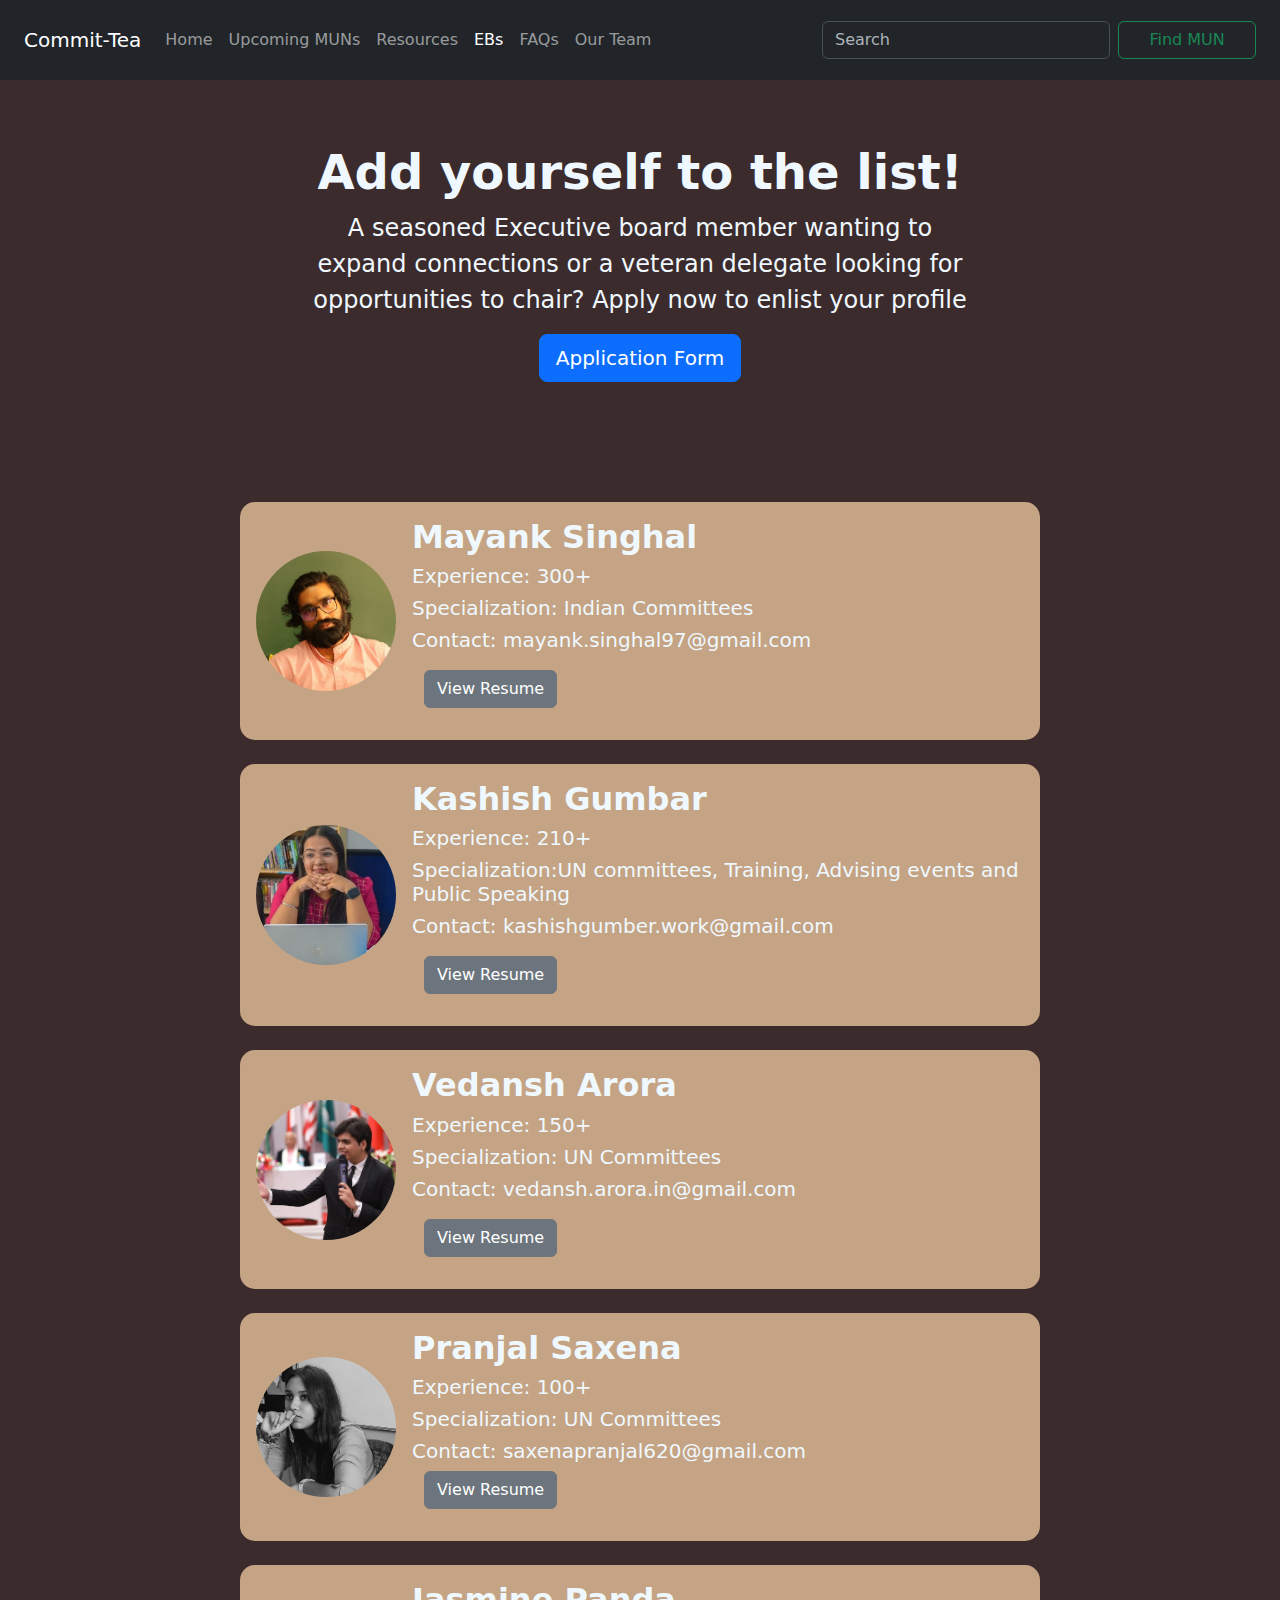
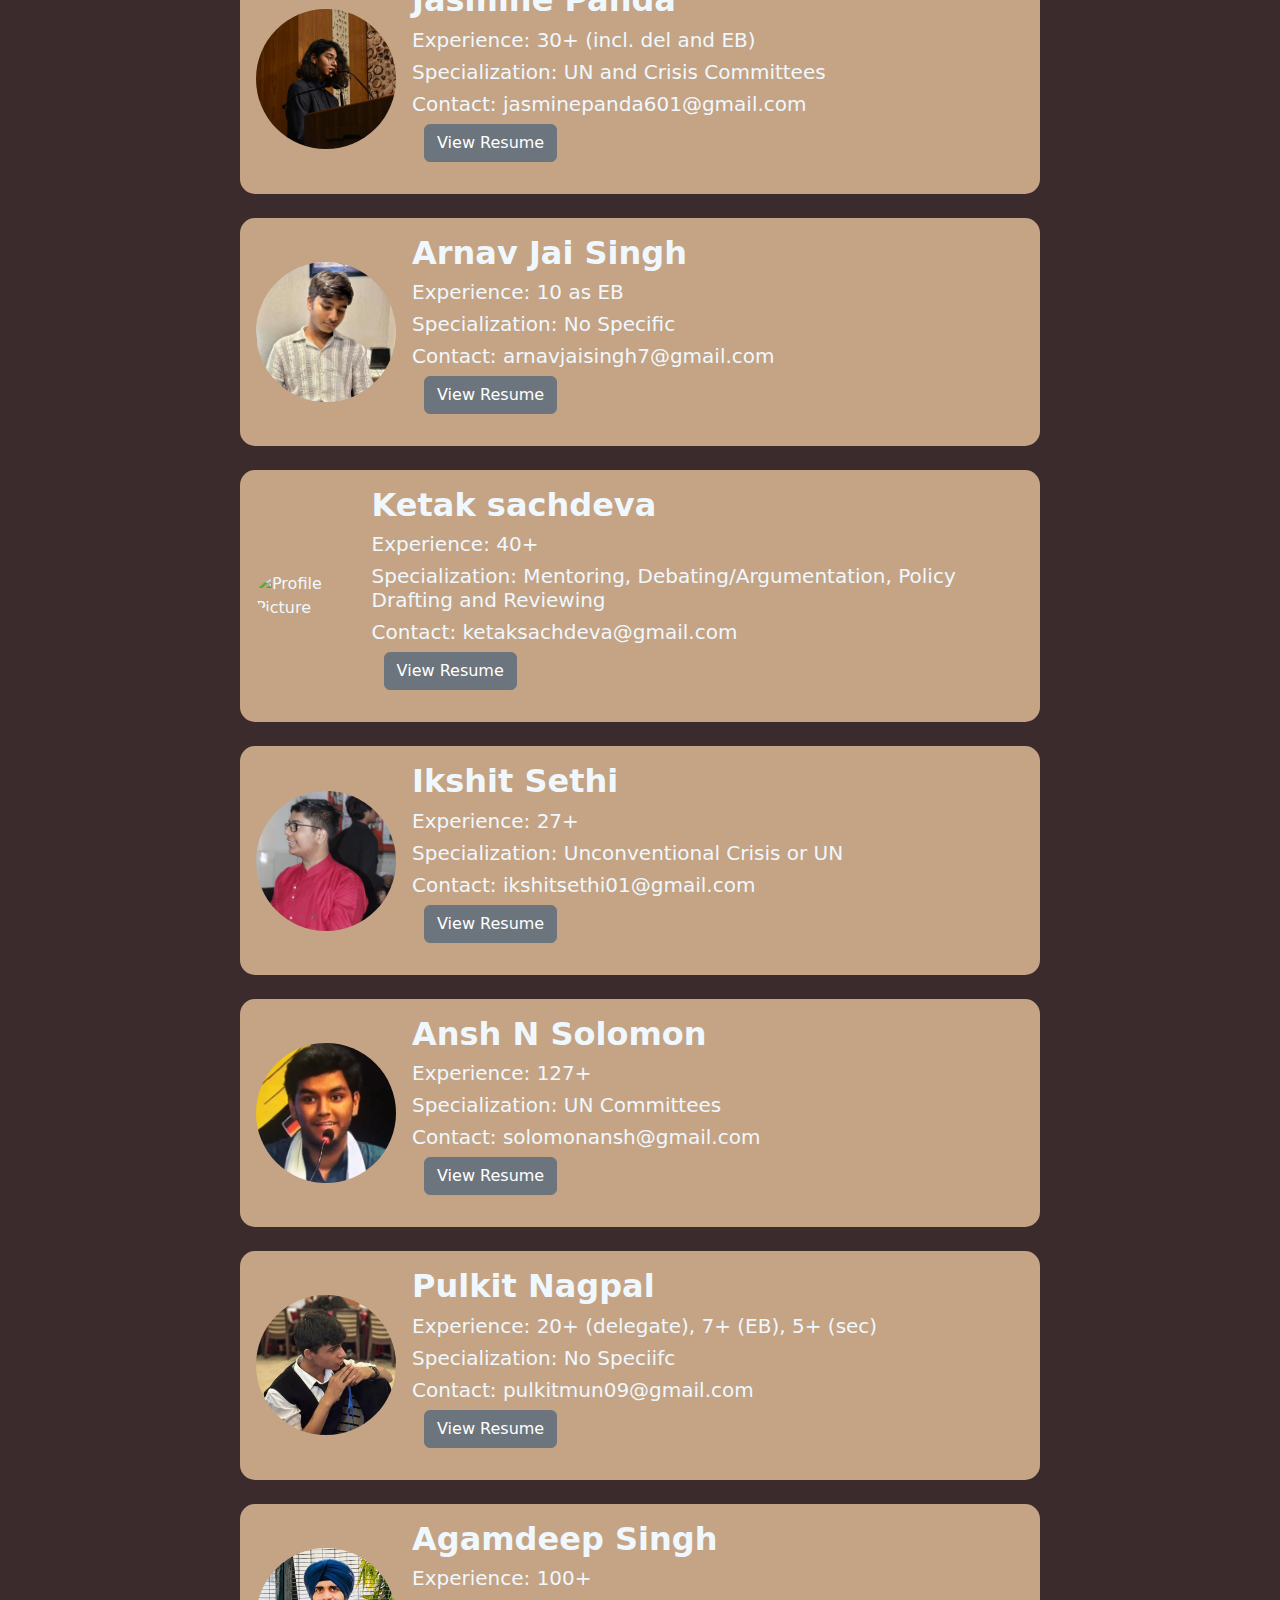
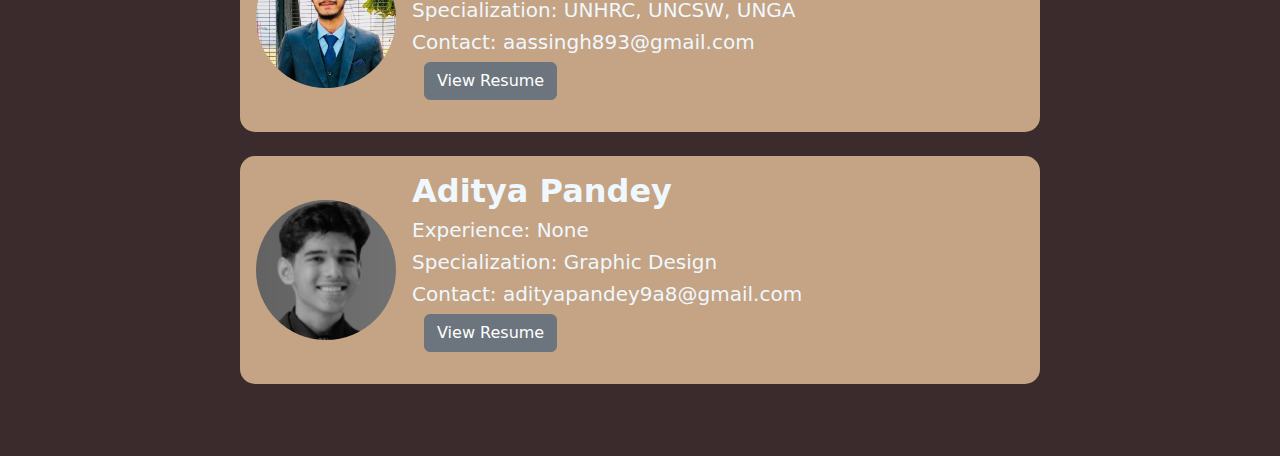
==== commit 014a5bc2: "Update ebs.html" ====
--- a/ebs.html
+++ b/ebs.html
@@ -155,8 +155,8 @@
         <div class="profile-details">
           <h2 class="fw-normal"><b>Kashish Gumbar</b></h2>
           <h5 class="fw-normal">Experience: 210+</h5>
-          <h5 class="fw-normal">Specialization:UN committees, Training, Advising events and public speaking </h5>
-          <h5 class="fw-normal">Contact: Kashishgumber.work@gmail.com</h5>
+          <h5 class="fw-normal">Specialization:UN committees, Training, Advising events and Public Speaking </h5>
+          <h5 class="fw-normal">Contact: kashishgumber.work@gmail.com</h5>
           <p><a class="btn btn-secondary" href="https://drive.google.com/open?id=1wsm2ondjmHptaOipShwgwz2YbJM2PFC7" style="margin-top: 10px;">View Resume</a></p>
         </div>
       </div>
@@ -205,7 +205,7 @@
         <div class="profile-details">
           <h2 class="fw-normal"><b>Arnav Jai Singh</b></h2>
           <h5 class="fw-normal">Experience: 10 as EB</h5>
-          <h5 class="fw-normal">Specialization: </h5>
+          <h5 class="fw-normal">Specialization: No Specific</h5>
           <h5 class="fw-normal">Contact: arnavjaisingh7@gmail.com</h5>
           <p><a class="btn btn-secondary" href="https://drive.google.com/open?id=1QHI9DKz5o_s9ZrVR7LadU-7KgtBfli-k">View Resume</a></p>
         </div>
@@ -216,8 +216,8 @@
         </div>
         <div class="profile-details">
           <h2 class="fw-normal"><b>Ketak sachdeva</b></h2>
-          <h5 class="fw-normal">Experience: 40+ Mun experience.</h5>
-          <h5 class="fw-normal">Specialization: Mentoring, debating/ argumentation, policy drafting and reviewing, etc.</h5>
+          <h5 class="fw-normal">Experience: 40+</h5>
+          <h5 class="fw-normal">Specialization: Mentoring, Debating/Argumentation, Policy Drafting and Reviewing</h5>
           <h5 class="fw-normal">Contact: ketaksachdeva@gmail.com</h5>
           <p><a class="btn btn-secondary" href="https://drive.google.com/open?id=1j1uyCqrz3FGtgYOyg68KdreG2gIohengA6qNT_Dpx4A">View Resume</a></p>
         </div>
@@ -241,7 +241,7 @@
         <div class="profile-details">
           <h2 class="fw-normal"><b>Ansh N Solomon</b></h2>
           <h5 class="fw-normal">Experience: 127+</h5>
-          <h5 class="fw-normal">Specialization:UN Committees in case youre asking in reference to committees </h5>
+          <h5 class="fw-normal">Specialization: UN Committees</h5>
           <h5 class="fw-normal">Contact: solomonansh@gmail.com</h5>
           <p><a class="btn btn-secondary" href="https://drive.google.com/open?id=1vGAXMHZXRH8S_SVHH8Asp_45CDfTPKc8">View Resume</a></p>
         </div>
@@ -252,8 +252,8 @@
         </div>
         <div class="profile-details">
           <h2 class="fw-normal"><b>Pulkit Nagpal </b></h2>
-          <h5 class="fw-normal">Experience: 20+ as a delegate 7+ as an Executive Board Member 5+ as a secretariat member  </h5>
-          <h5 class="fw-normal">Specialization: Vice Chair/Rapporteur </h5>
+          <h5 class="fw-normal">Experience: 20+ (delegate), 7+ (EB), 5+ (sec)</h5>
+          <h5 class="fw-normal">Specialization: No Speciifc </h5>
           <h5 class="fw-normal">Contact: pulkitmun09@gmail.com</h5>
           <p><a class="btn btn-secondary" href="https://drive.google.com/open?id=1W5kiH7250AMFPBv5g3gFuuXMeljiOApY">View Resume</a></p>
         </div>
@@ -263,9 +263,9 @@
           <img src="EBs image database\Agamdeep.jpg" alt="Profile Picture">
         </div>
         <div class="profile-details">
-          <h2 class="fw-normal"><b>Agamdeep singh</b></h2>
+          <h2 class="fw-normal"><b>Agamdeep Singh</b></h2>
           <h5 class="fw-normal">Experience: 100+</h5>
-          <h5 class="fw-normal">Specialization: Unhrc , uncsw , unga</h5>
+          <h5 class="fw-normal">Specialization: UNHRC, UNCSW, UNGA</h5>
           <h5 class="fw-normal">Contact: aassingh893@gmail.com</h5>
           <p><a class="btn btn-secondary" href="https://drive.google.com/open?id=16e-8CRxMxwjM9dxVdYei3jawkiwew4nC">View Resume</a></p>
         </div>
@@ -278,7 +278,7 @@
           <h2 class="fw-normal"><b>Aditya Pandey</b></h2>
           <h5 class="fw-normal">Experience: None</h5>
           <h5 class="fw-normal">Specialization: Graphic Design</h5>
-          <h5 class="fw-normal">Contact: Adityapandey9a8@gmail.com</h5>
+          <h5 class="fw-normal">Contact: adityapandey9a8@gmail.com</h5>
           <p><a class="btn btn-secondary" href="https://drive.google.com/open?id=1Spy6hjf5L92ckHHwn26P1akAAC9yRVmI">View Resume</a></p>
         </div>
       </div>
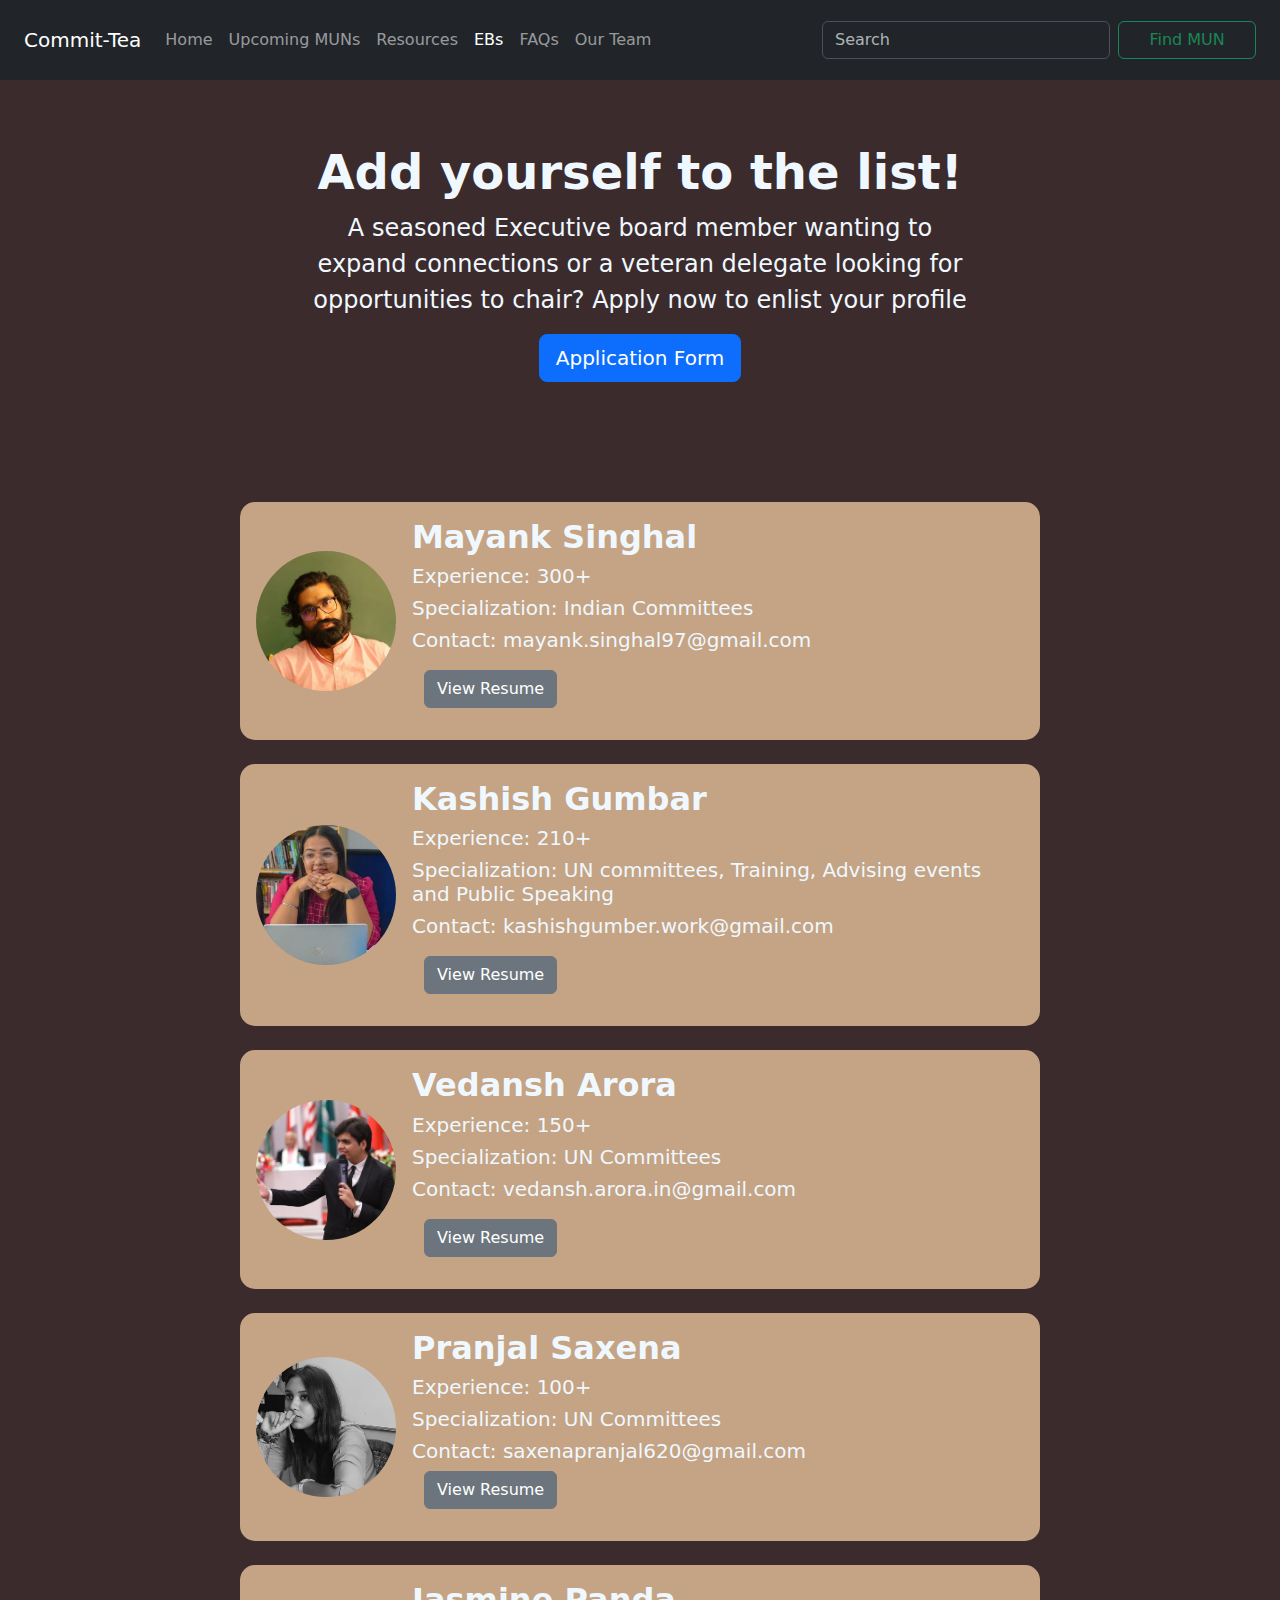
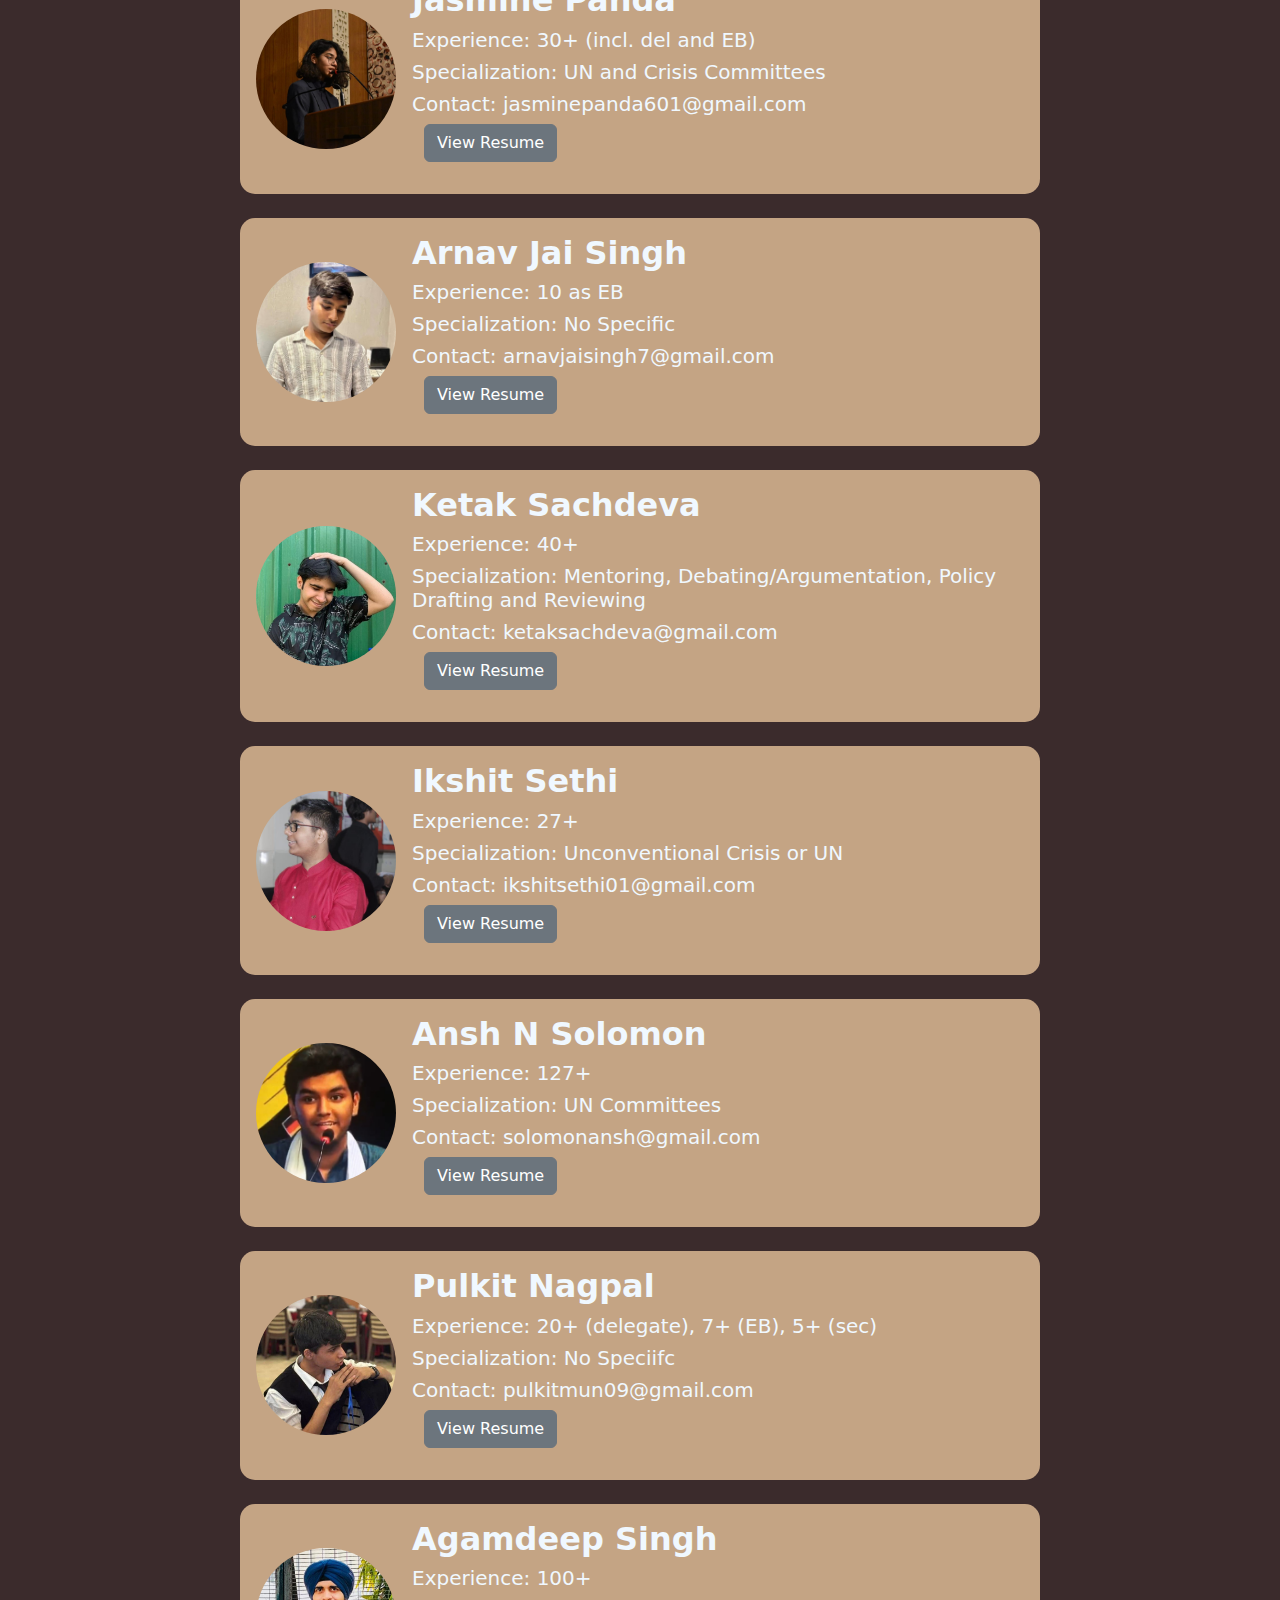
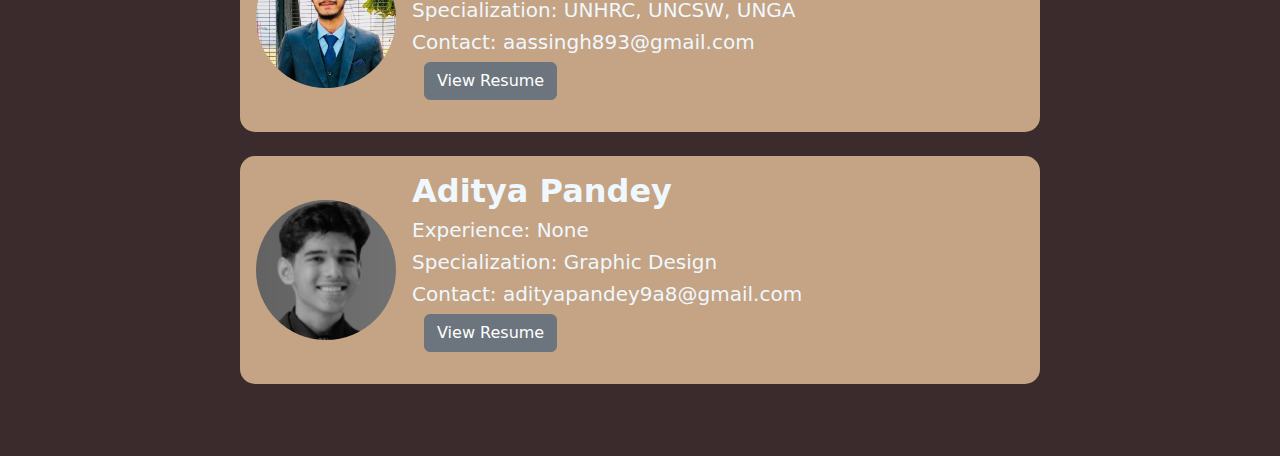
==== commit 65879f67: "Update ebs.html" ====
--- a/ebs.html
+++ b/ebs.html
@@ -155,7 +155,7 @@
         <div class="profile-details">
           <h2 class="fw-normal"><b>Kashish Gumbar</b></h2>
           <h5 class="fw-normal">Experience: 210+</h5>
-          <h5 class="fw-normal">Specialization:UN committees, Training, Advising events and Public Speaking </h5>
+          <h5 class="fw-normal">Specialization: UN committees, Training, Advising events and Public Speaking </h5>
           <h5 class="fw-normal">Contact: kashishgumber.work@gmail.com</h5>
           <p><a class="btn btn-secondary" href="https://drive.google.com/open?id=1wsm2ondjmHptaOipShwgwz2YbJM2PFC7" style="margin-top: 10px;">View Resume</a></p>
         </div>
@@ -215,7 +215,7 @@
           <img src="EBs image database\Ketak.jpg" alt="Profile Picture">
         </div>
         <div class="profile-details">
-          <h2 class="fw-normal"><b>Ketak sachdeva</b></h2>
+          <h2 class="fw-normal"><b>Ketak Sachdeva</b></h2>
           <h5 class="fw-normal">Experience: 40+</h5>
           <h5 class="fw-normal">Specialization: Mentoring, Debating/Argumentation, Policy Drafting and Reviewing</h5>
           <h5 class="fw-normal">Contact: ketaksachdeva@gmail.com</h5>
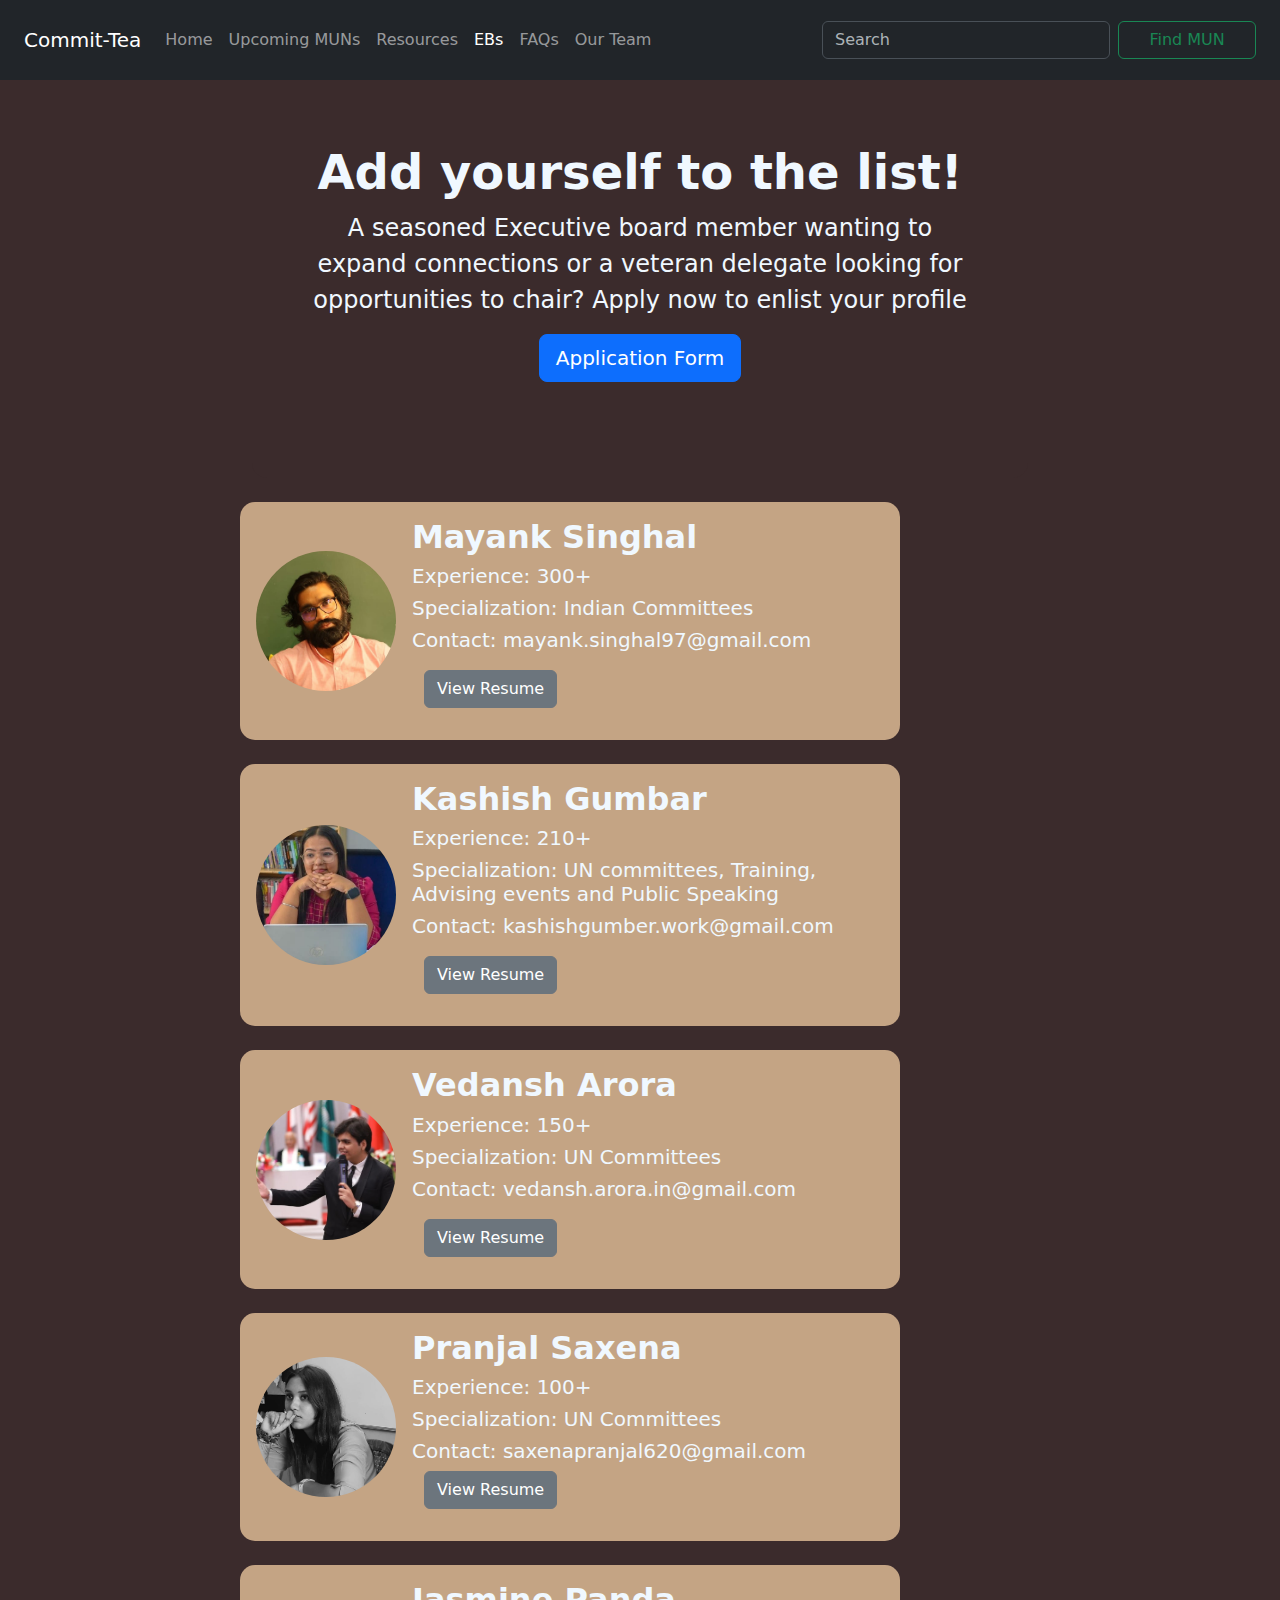
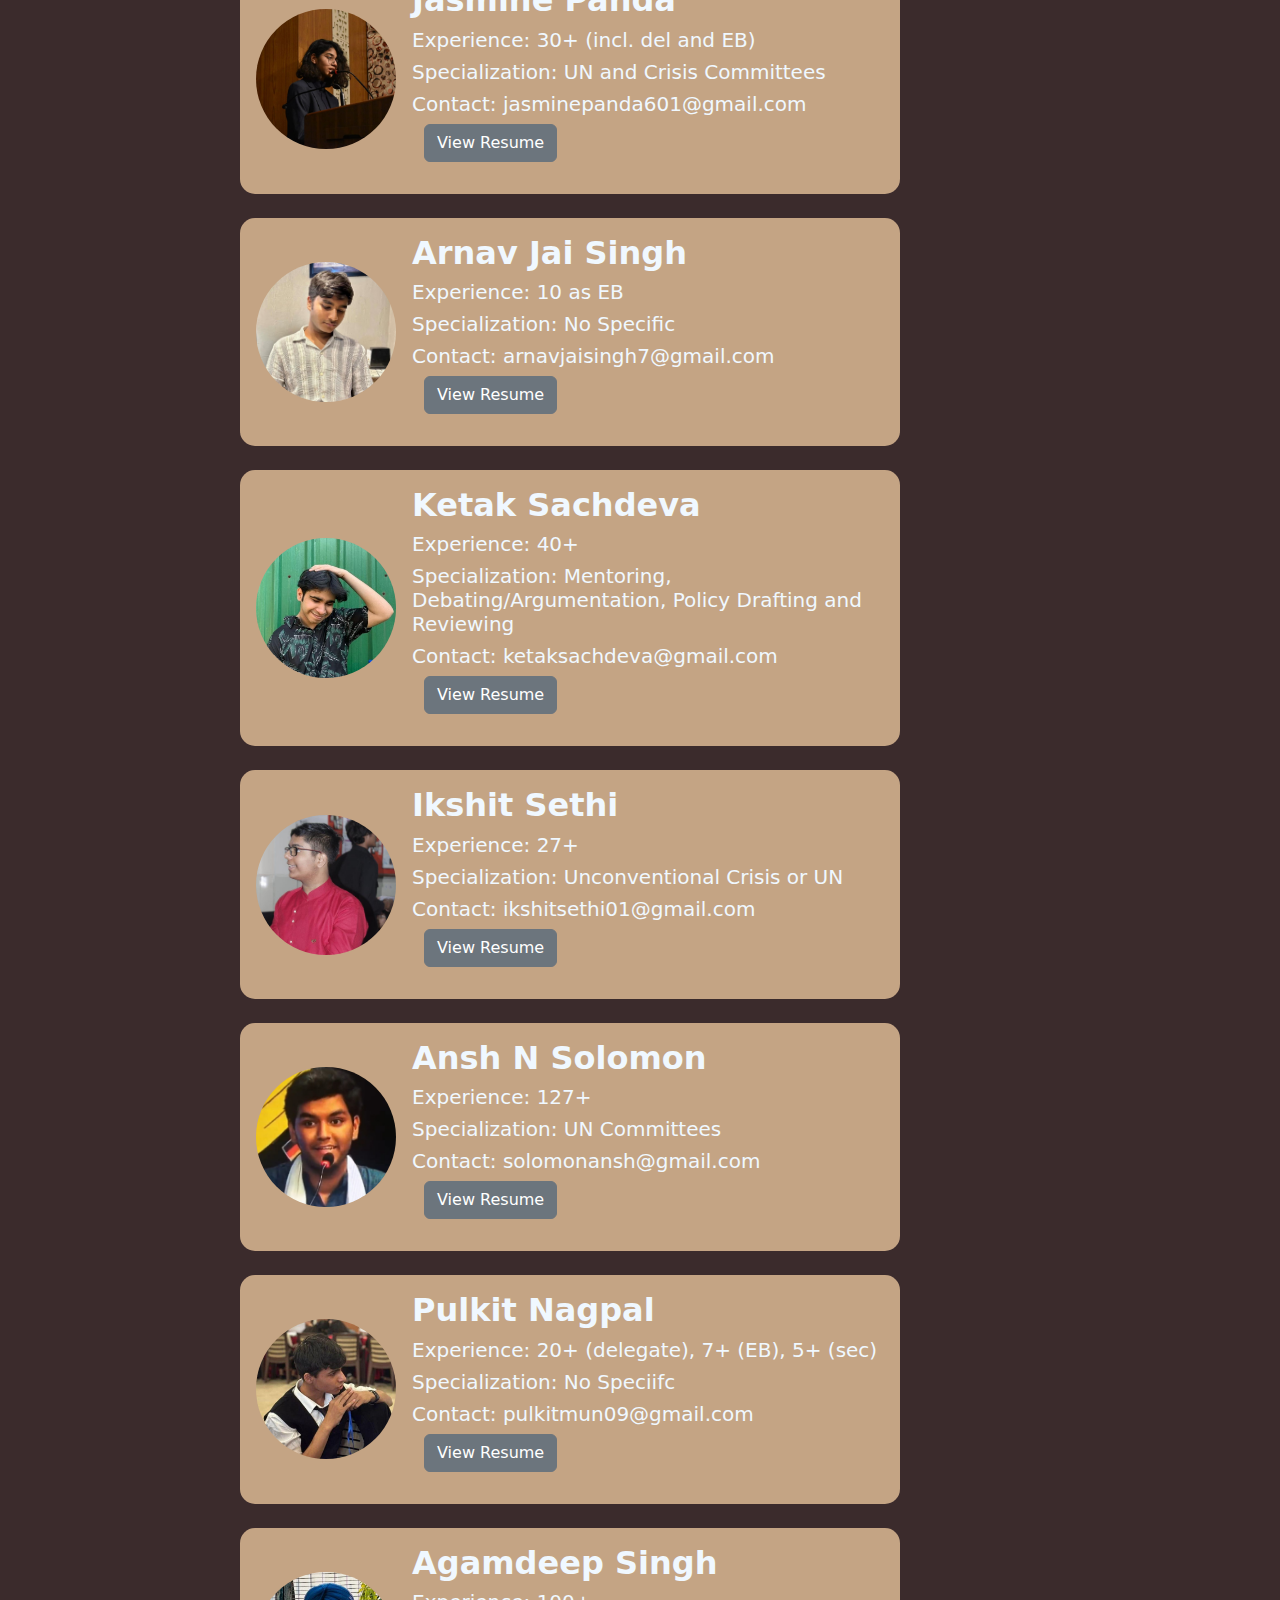
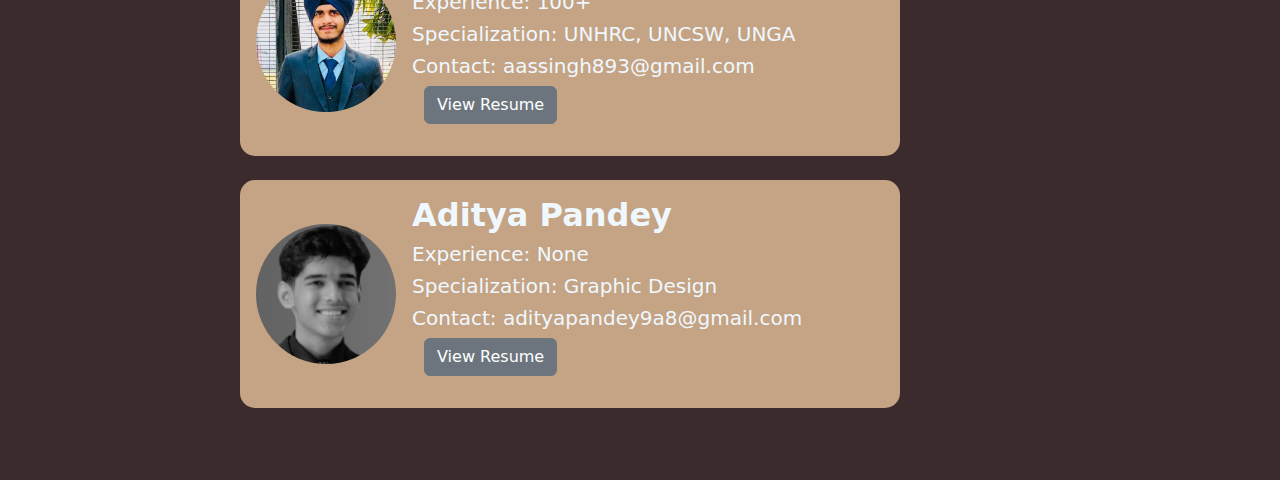
==== commit 0756277f: "Update ebs.html" ====
--- a/ebs.html
+++ b/ebs.html
@@ -37,6 +37,7 @@
     }
     .marketing .col-lg-4 .profile-info {
       text-align: left;
+      margin-left: 10%;
     }
     .marketing .col-lg-4 p {
       margin-right: .75rem;
@@ -132,7 +133,7 @@
         
       </div>
     </div>
-    <div class="row flex-column">
+    <div class="row flex-column" style="max-width: 85%;">
       <!-- Profile Info Start -->
       <div class="col-lg-4 profile-info">
         <div class="profile-pic">
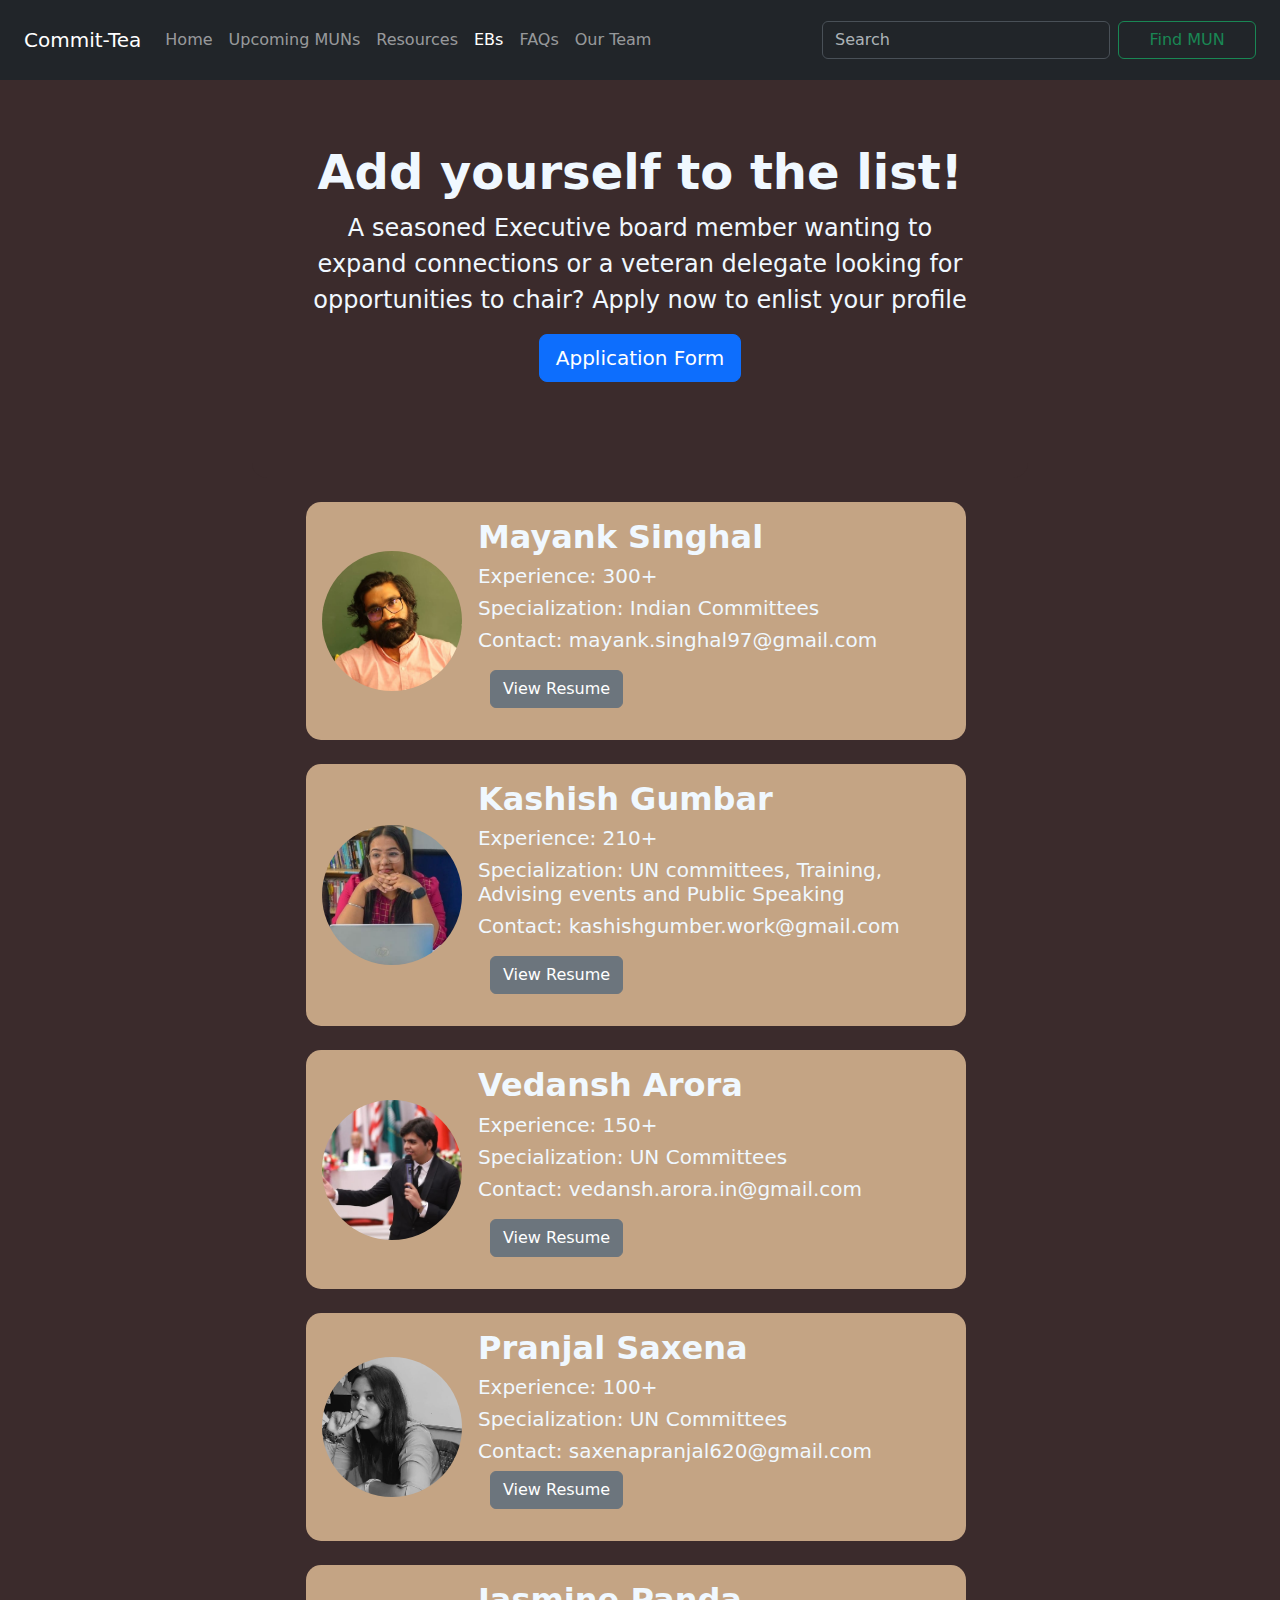
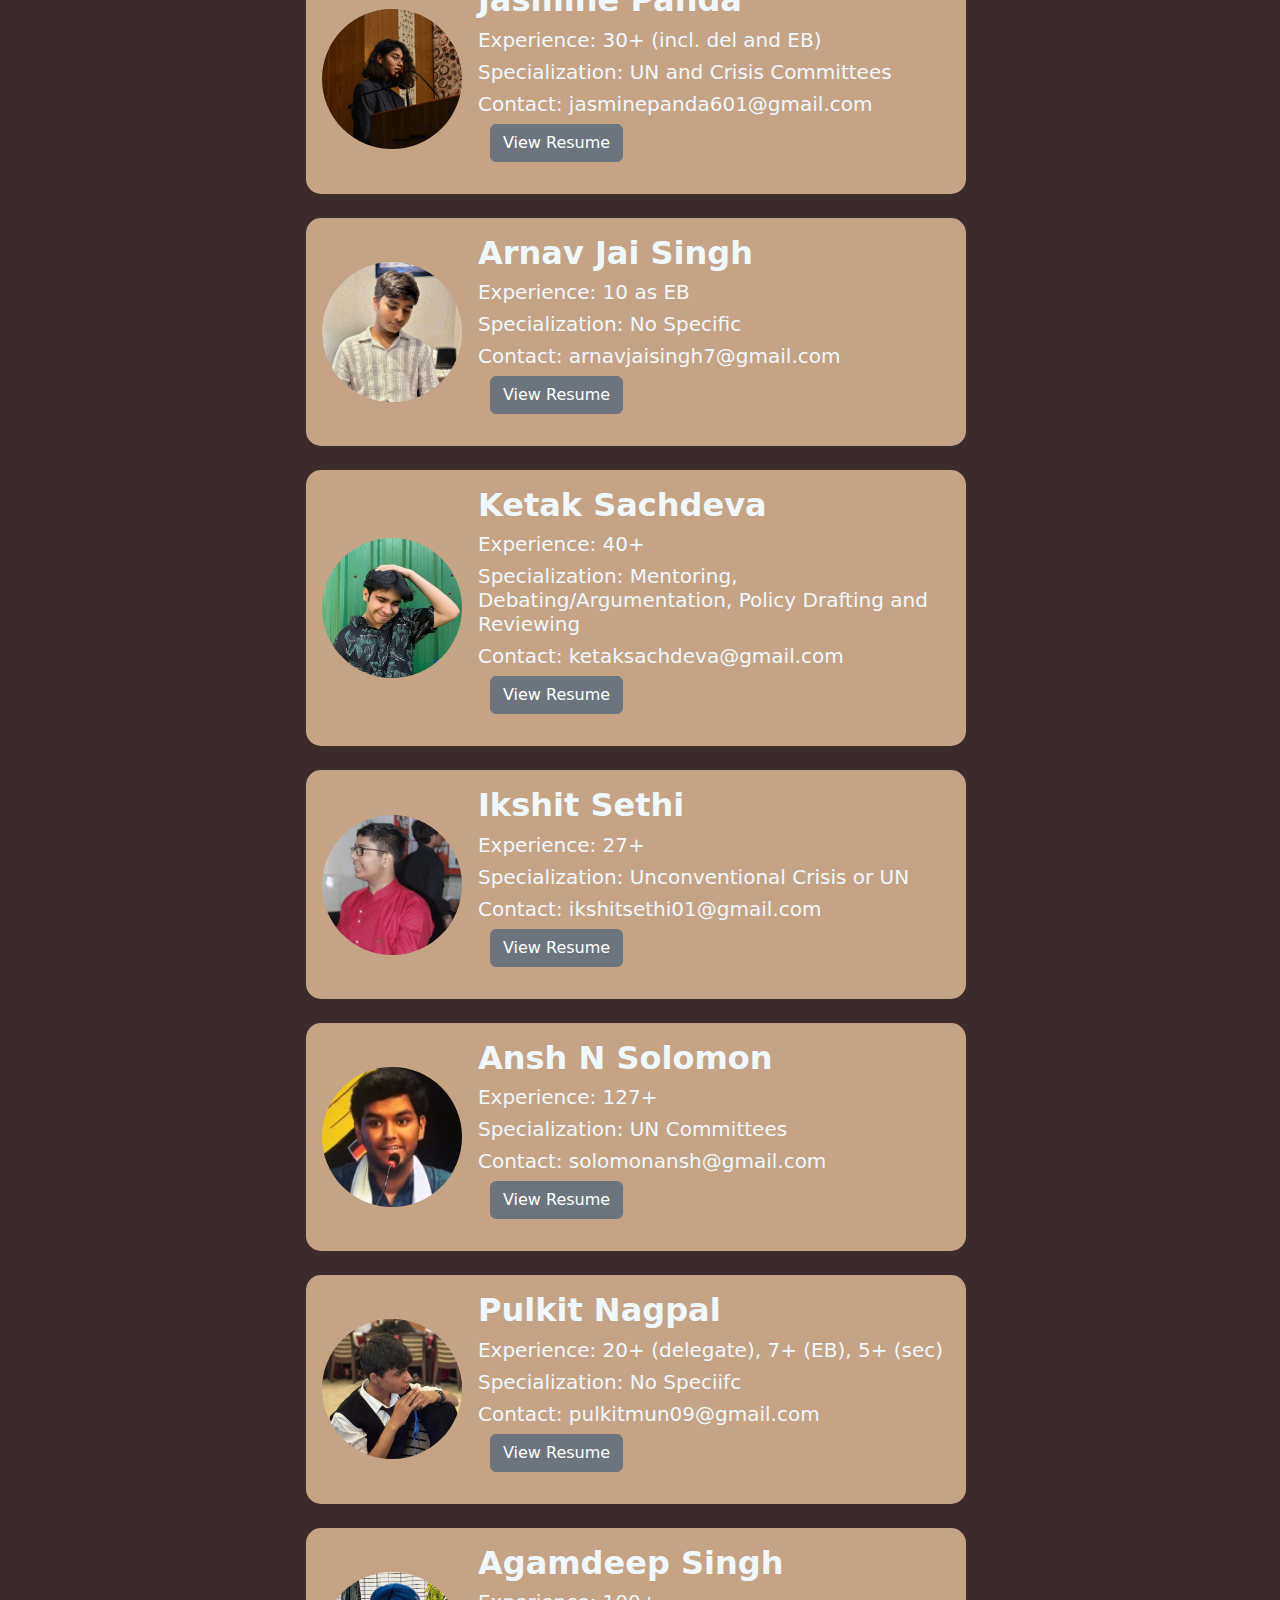
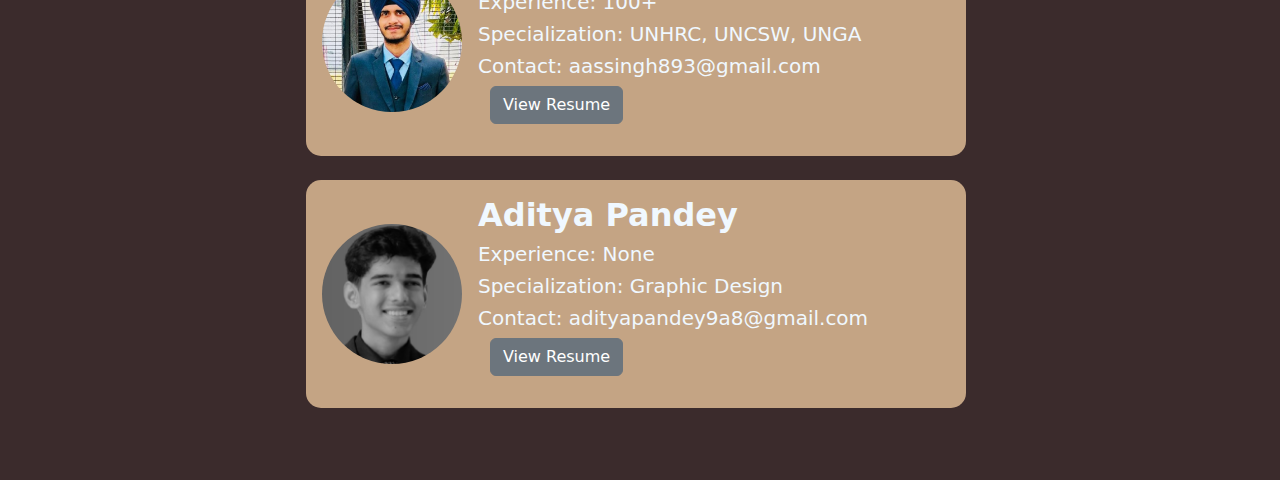
==== commit bb374dc6: "Update ebs.html" ====
--- a/ebs.html
+++ b/ebs.html
@@ -74,6 +74,7 @@
       margin-bottom: 1rem;
       display: flex;
       align-items: center;
+      margin-left: 10%;
     }
     .profile-pic img {
       border-radius: 50%;
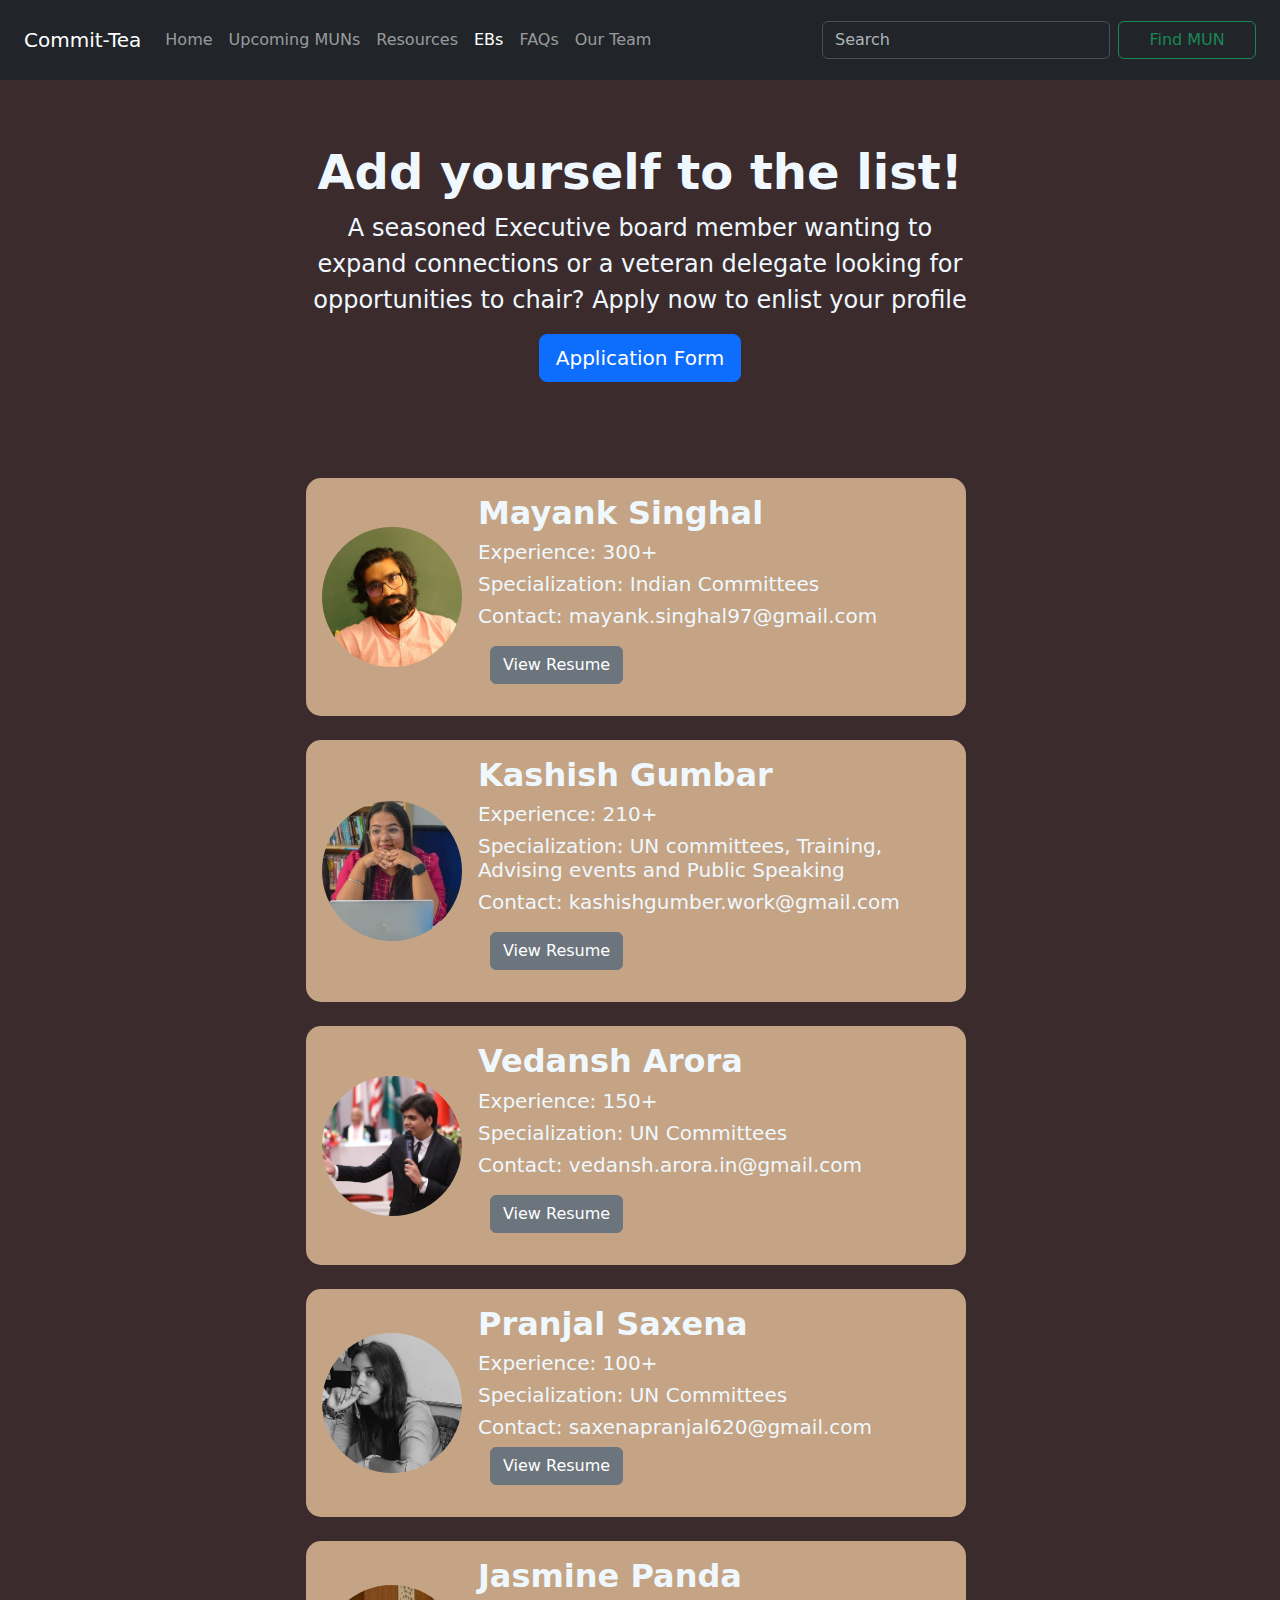
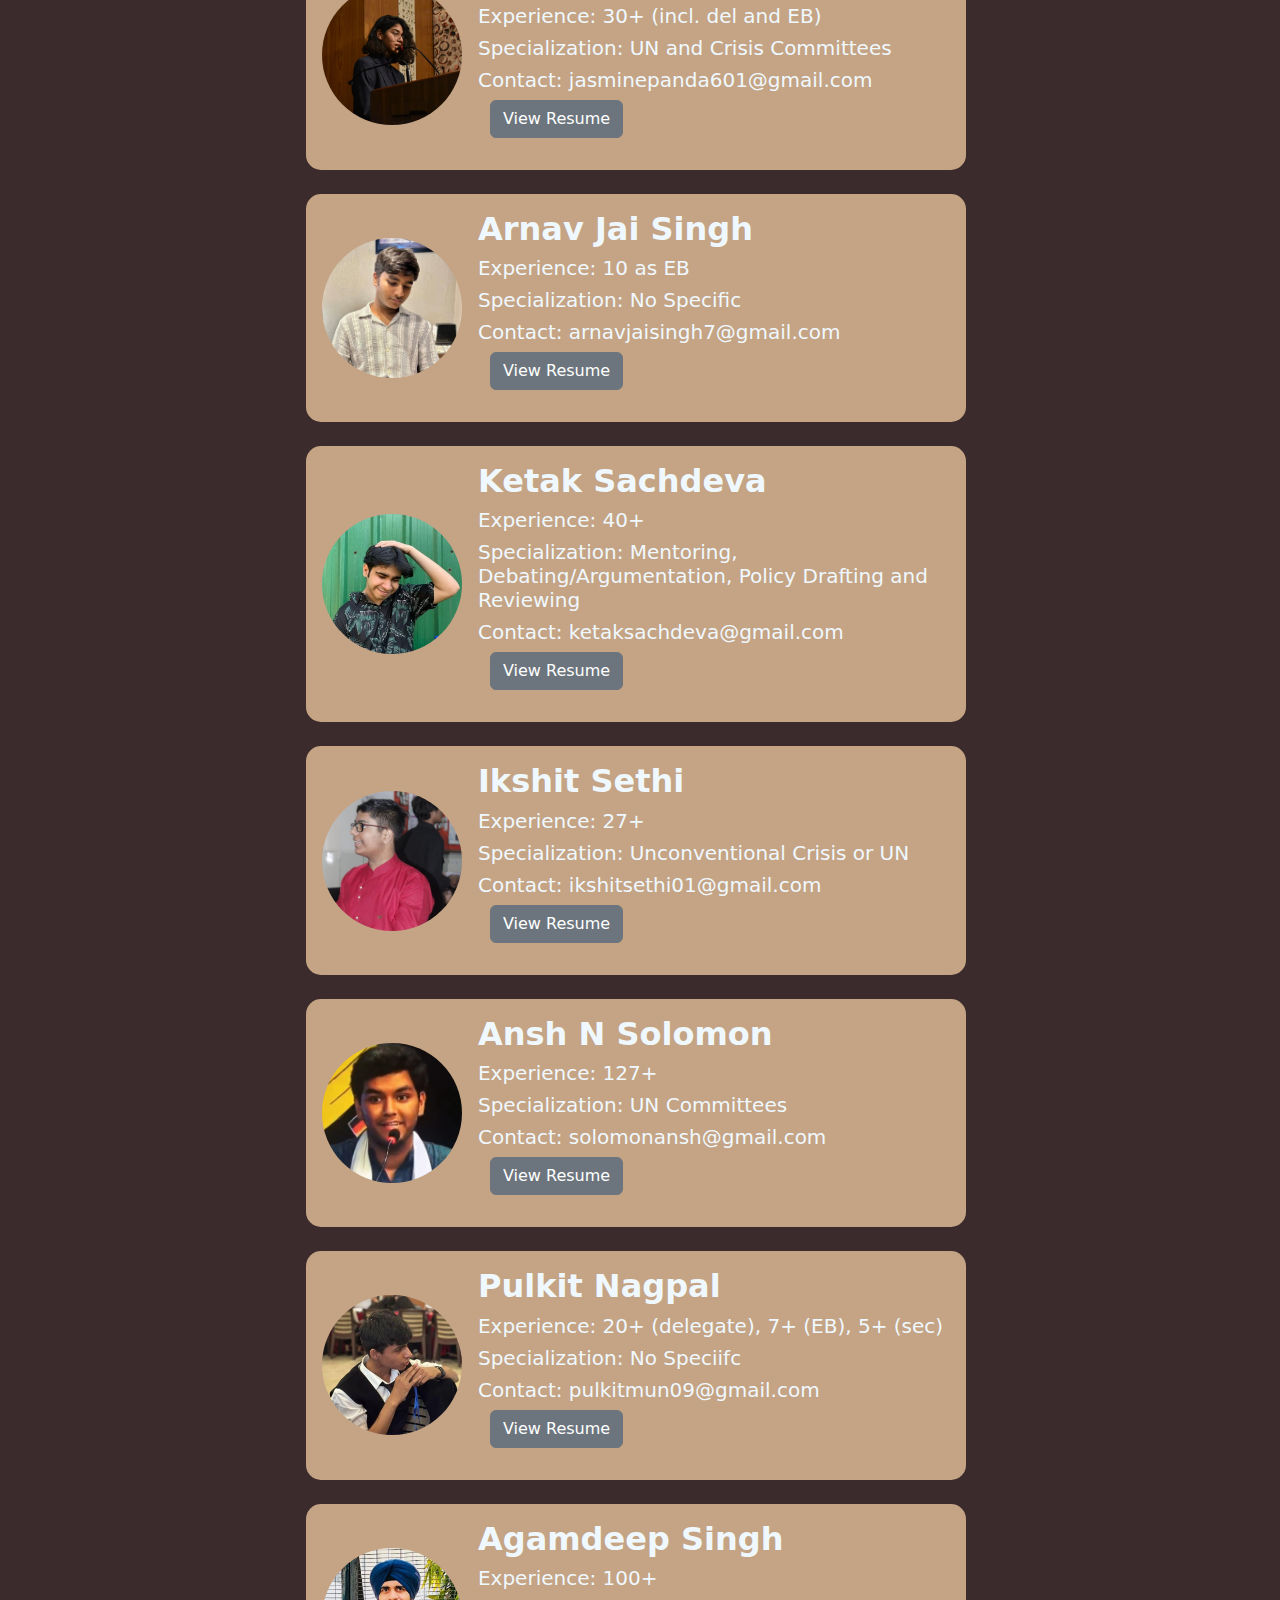
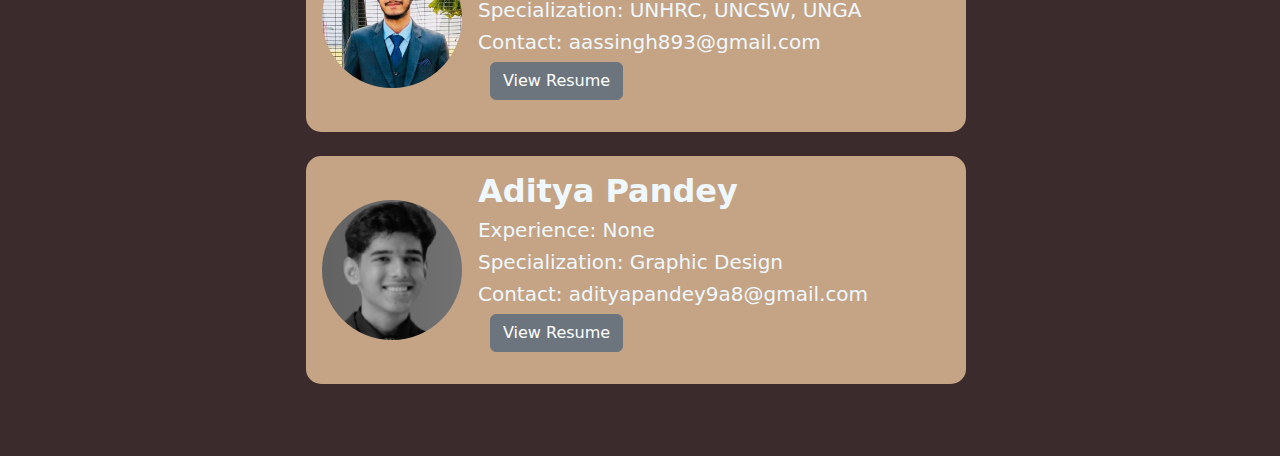
==== commit 5b921b19: "Update ebs.html" ====
--- a/ebs.html
+++ b/ebs.html
@@ -123,7 +123,7 @@
   </header>
 
   <div class="container marketing" style="margin-top: 0rem; max-width: 800px; color: aliceblue;">
-    <div class="p-5 mb-4 custom-container">
+    <div class="p-5 custom-container">
       <div class="py-5">
         <h1 class="display-5 fw-bold">Add yourself to the list!</h1>
         <p class="fs-4">A seasoned Executive board member wanting to expand connections or a veteran delegate looking for opportunities to chair?
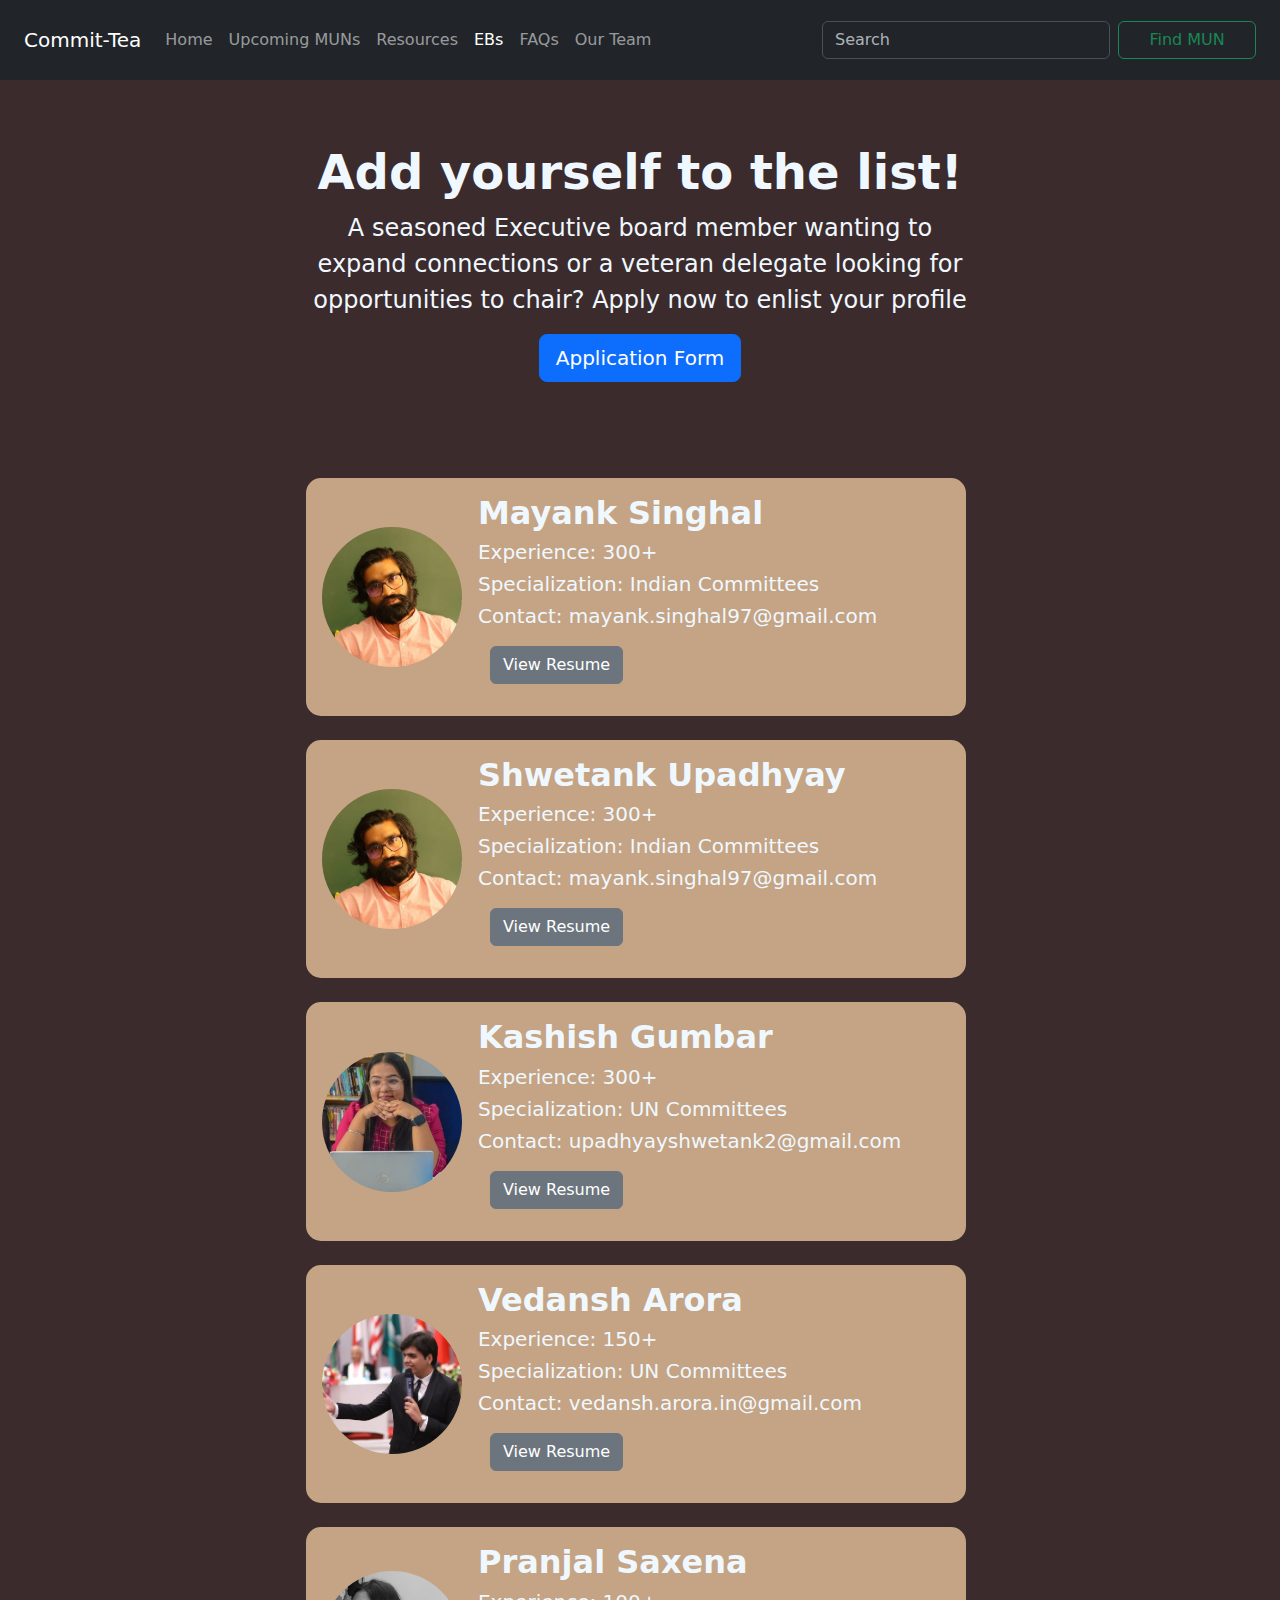
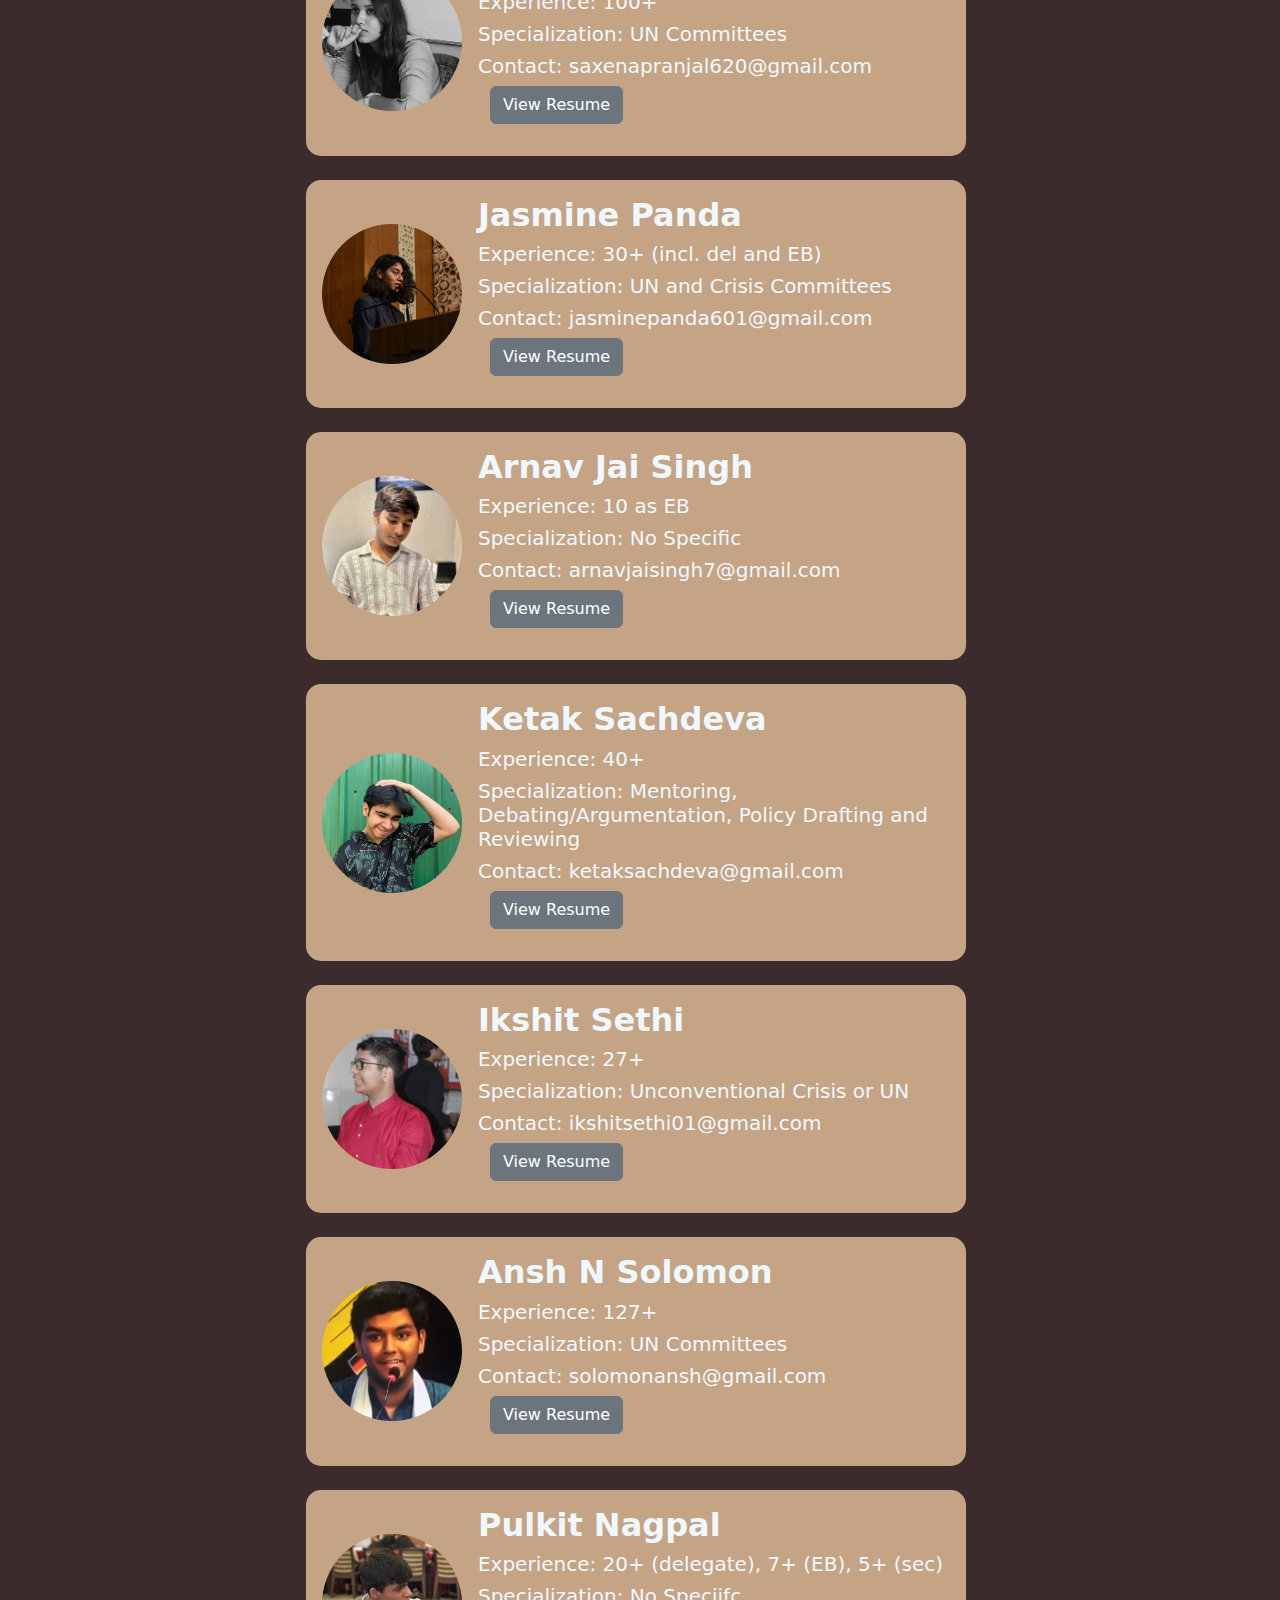
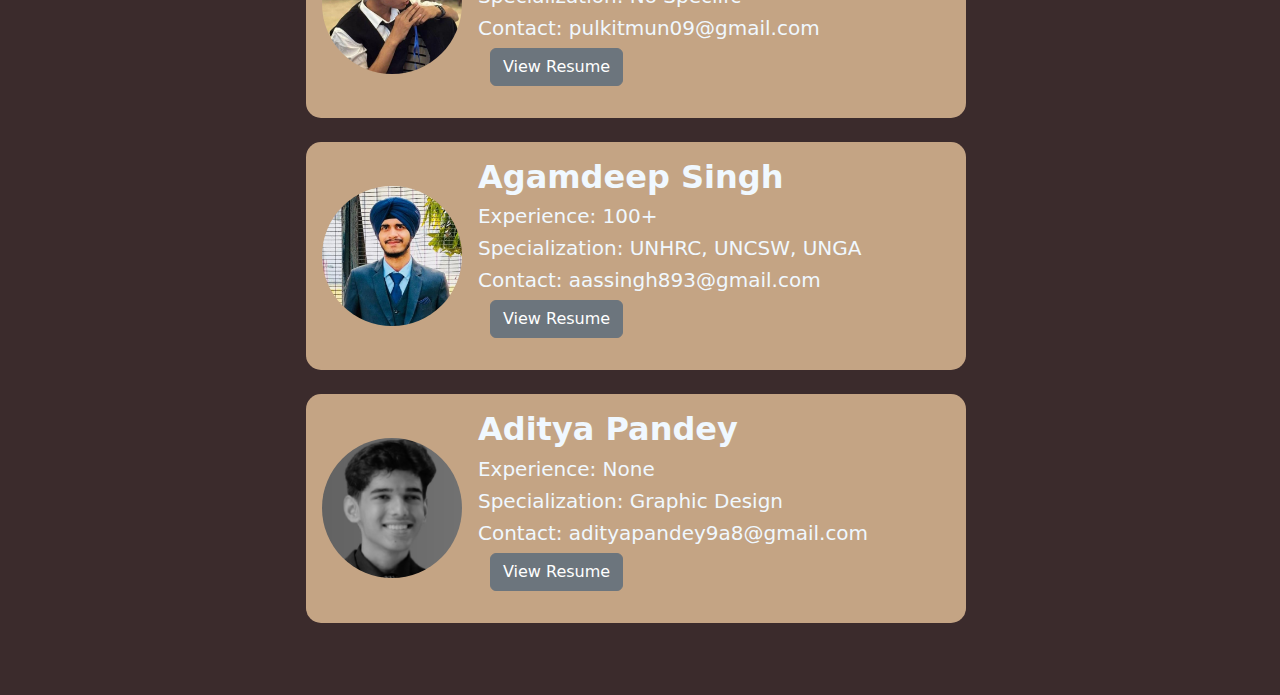
==== commit 6c756f36: "Update ebs.html" ====
--- a/ebs.html
+++ b/ebs.html
@@ -149,6 +149,20 @@
         </div>
       </div>
       <!-- Profile Info End -->
+       <!-- Profile Info Start -->
+      <div class="col-lg-4 profile-info">
+        <div class="profile-pic">
+          <img src="EBs image database\Mayank.jpg" alt="Profile Picture">
+        </div>
+        <div class="profile-details">
+          <h2 class="fw-normal"><b>Shwetank Upadhyay</b></h2>
+          <h5 class="fw-normal">Experience: 300+</h5>
+          <h5 class="fw-normal">Specialization: Indian Committees</h5>
+          <h5 class="fw-normal">Contact: mayank.singhal97@gmail.com</h5>
+          <p><a class="btn btn-secondary" href="https://drive.google.com/open?id=1XfXOA_l8us26adXKXVJwyA8Le0rp-02R1AQQUDVElo0" style="margin-top: 10px;">View Resume</a></p>
+        </div>
+      </div>
+      <!-- Profile Info End -->
       <!-- Profile Info Start -->
       <div class="col-lg-4 profile-info">
         <div class="profile-pic">
@@ -156,10 +170,10 @@
         </div>
         <div class="profile-details">
           <h2 class="fw-normal"><b>Kashish Gumbar</b></h2>
-          <h5 class="fw-normal">Experience: 210+</h5>
-          <h5 class="fw-normal">Specialization: UN committees, Training, Advising events and Public Speaking </h5>
-          <h5 class="fw-normal">Contact: kashishgumber.work@gmail.com</h5>
-          <p><a class="btn btn-secondary" href="https://drive.google.com/open?id=1wsm2ondjmHptaOipShwgwz2YbJM2PFC7" style="margin-top: 10px;">View Resume</a></p>
+          <h5 class="fw-normal">Experience: 300+</h5>
+          <h5 class="fw-normal">Specialization: UN Committees </h5>
+          <h5 class="fw-normal">Contact: upadhyayshwetank2@gmail.com</h5>
+          <p><a class="btn btn-secondary" href="https://drive.google.com/open?id=1nlTQzvmVt0wckWz0Ohz63tvX0ju7KzKt" style="margin-top: 10px;">View Resume</a></p>
         </div>
       </div>
       <!-- Profile Info End -->
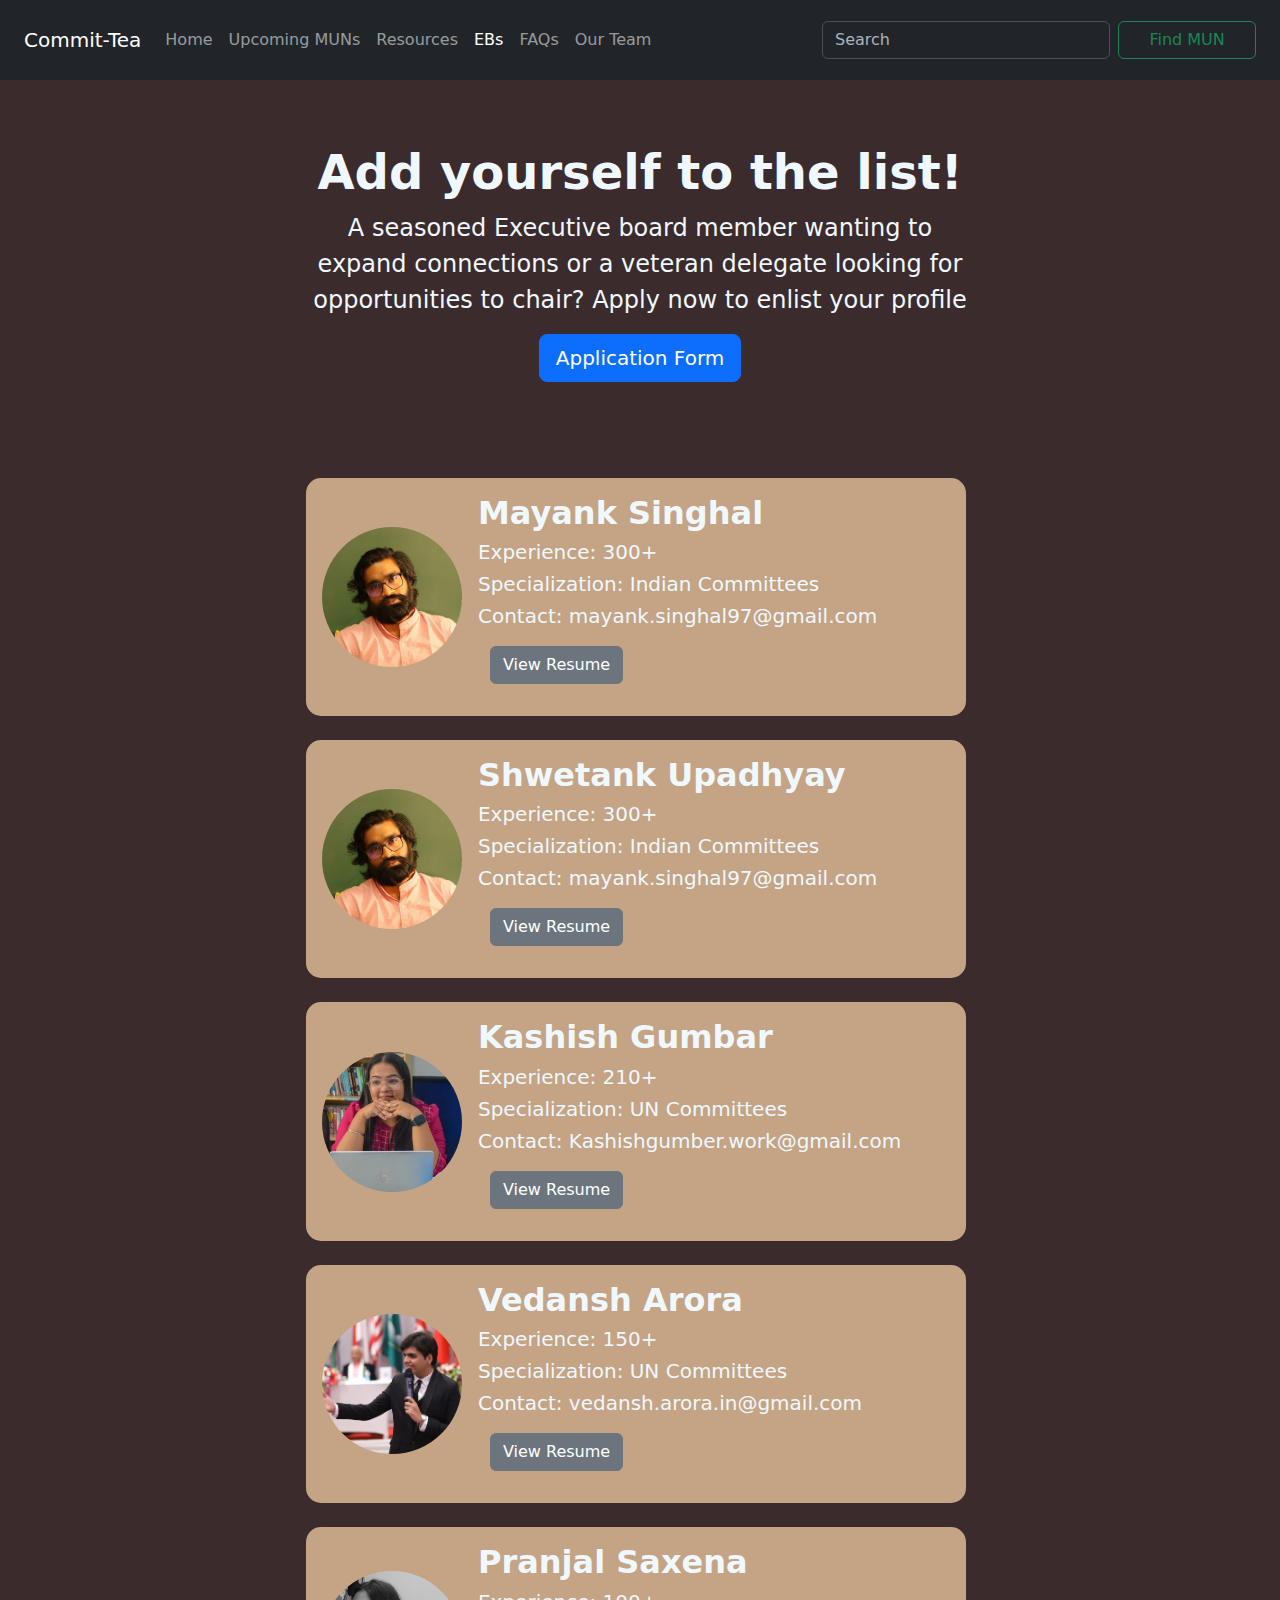
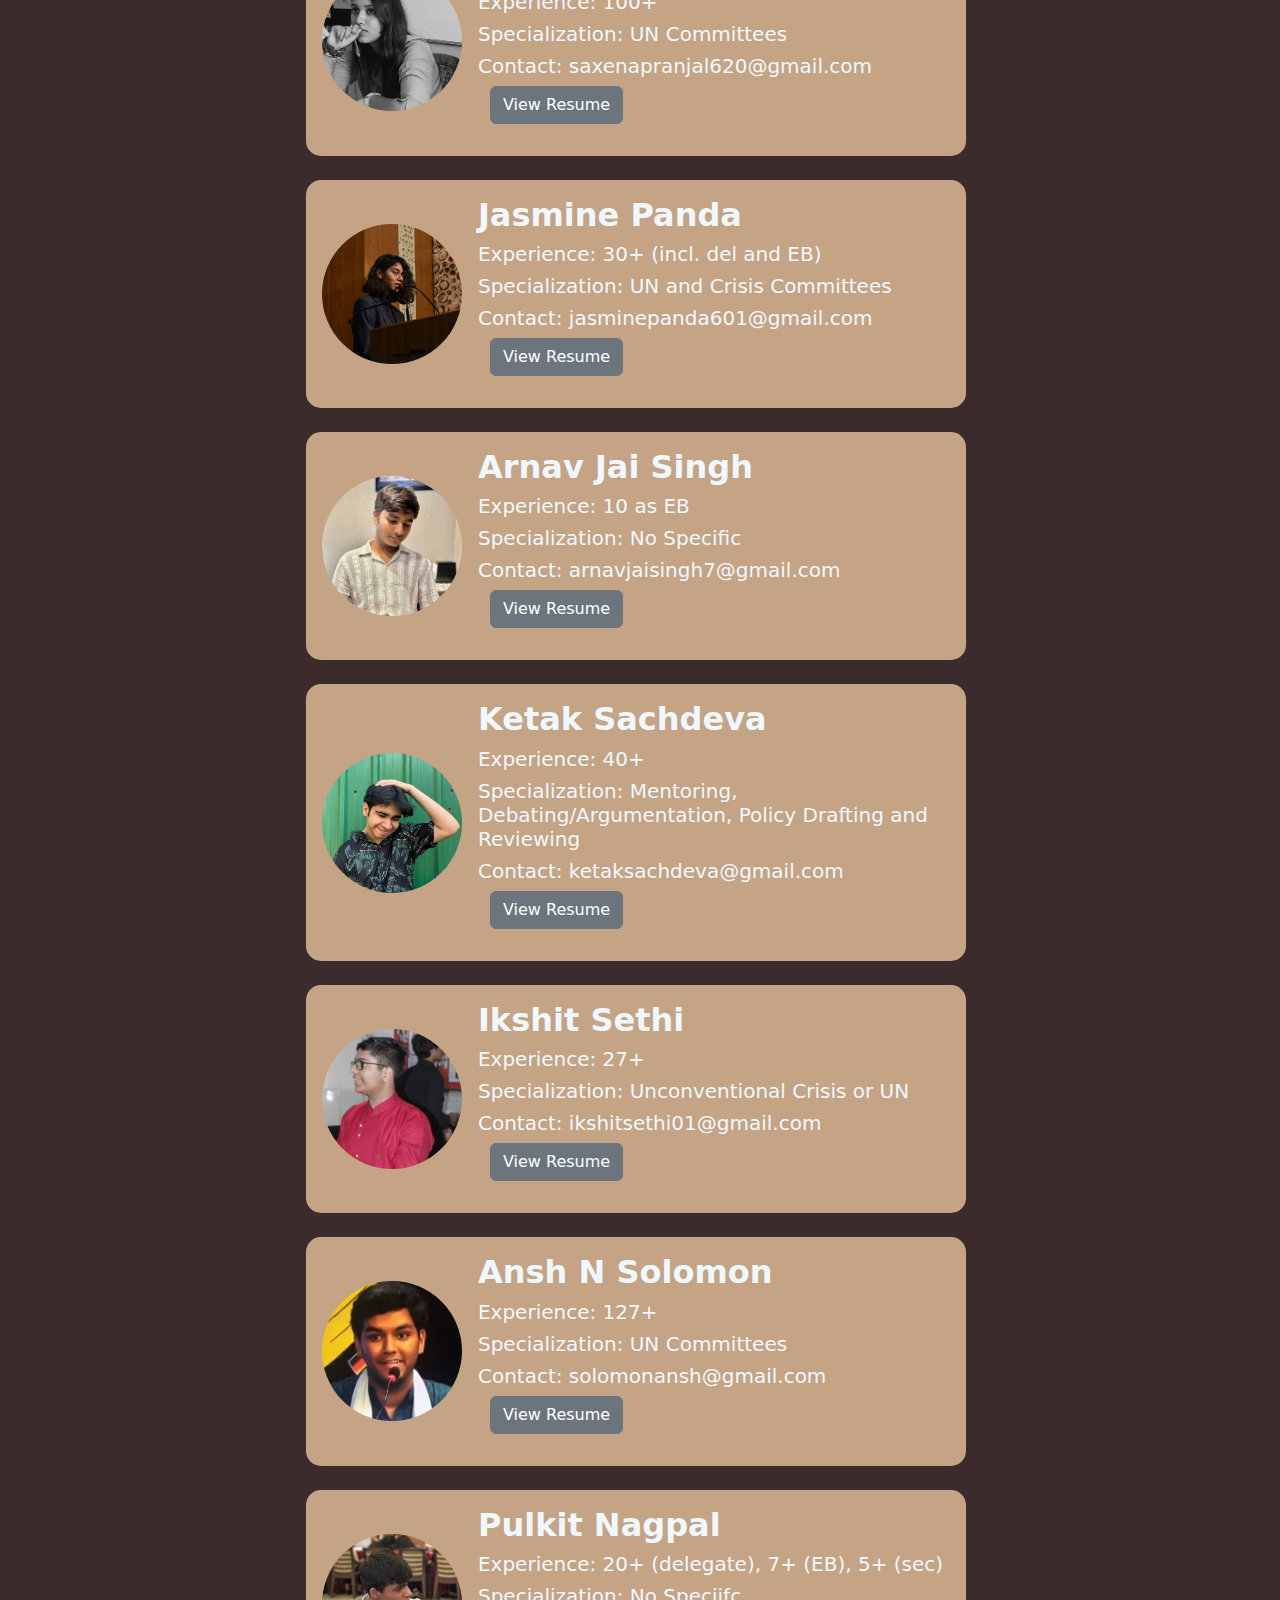
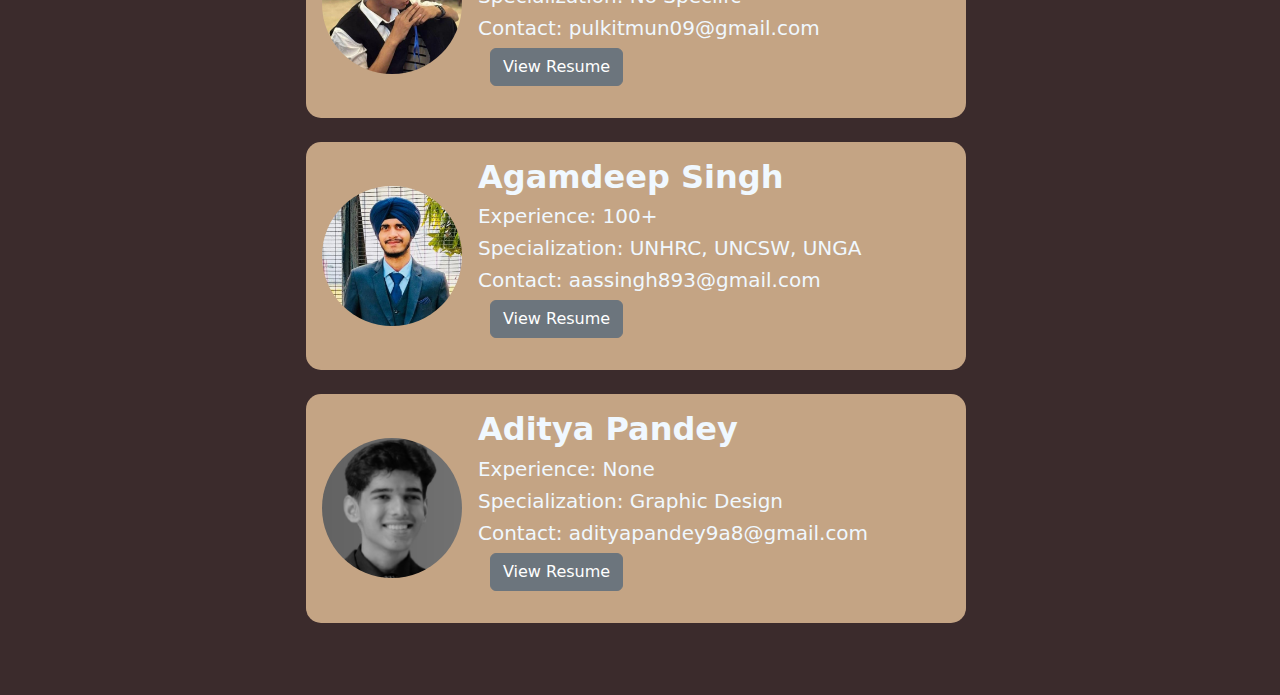
==== commit 9d211754: "Update ebs.html" ====
--- a/ebs.html
+++ b/ebs.html
@@ -170,10 +170,10 @@
         </div>
         <div class="profile-details">
           <h2 class="fw-normal"><b>Kashish Gumbar</b></h2>
-          <h5 class="fw-normal">Experience: 300+</h5>
+          <h5 class="fw-normal">Experience: 210+</h5>
           <h5 class="fw-normal">Specialization: UN Committees </h5>
-          <h5 class="fw-normal">Contact: upadhyayshwetank2@gmail.com</h5>
-          <p><a class="btn btn-secondary" href="https://drive.google.com/open?id=1nlTQzvmVt0wckWz0Ohz63tvX0ju7KzKt" style="margin-top: 10px;">View Resume</a></p>
+          <h5 class="fw-normal">Contact: Kashishgumber.work@gmail.com</h5>
+          <p><a class="btn btn-secondary" href="https://drive.google.com/open?id=1wsm2ondjmHptaOipShwgwz2YbJM2PFC7" style="margin-top: 10px;">View Resume</a></p>
         </div>
       </div>
       <!-- Profile Info End -->
